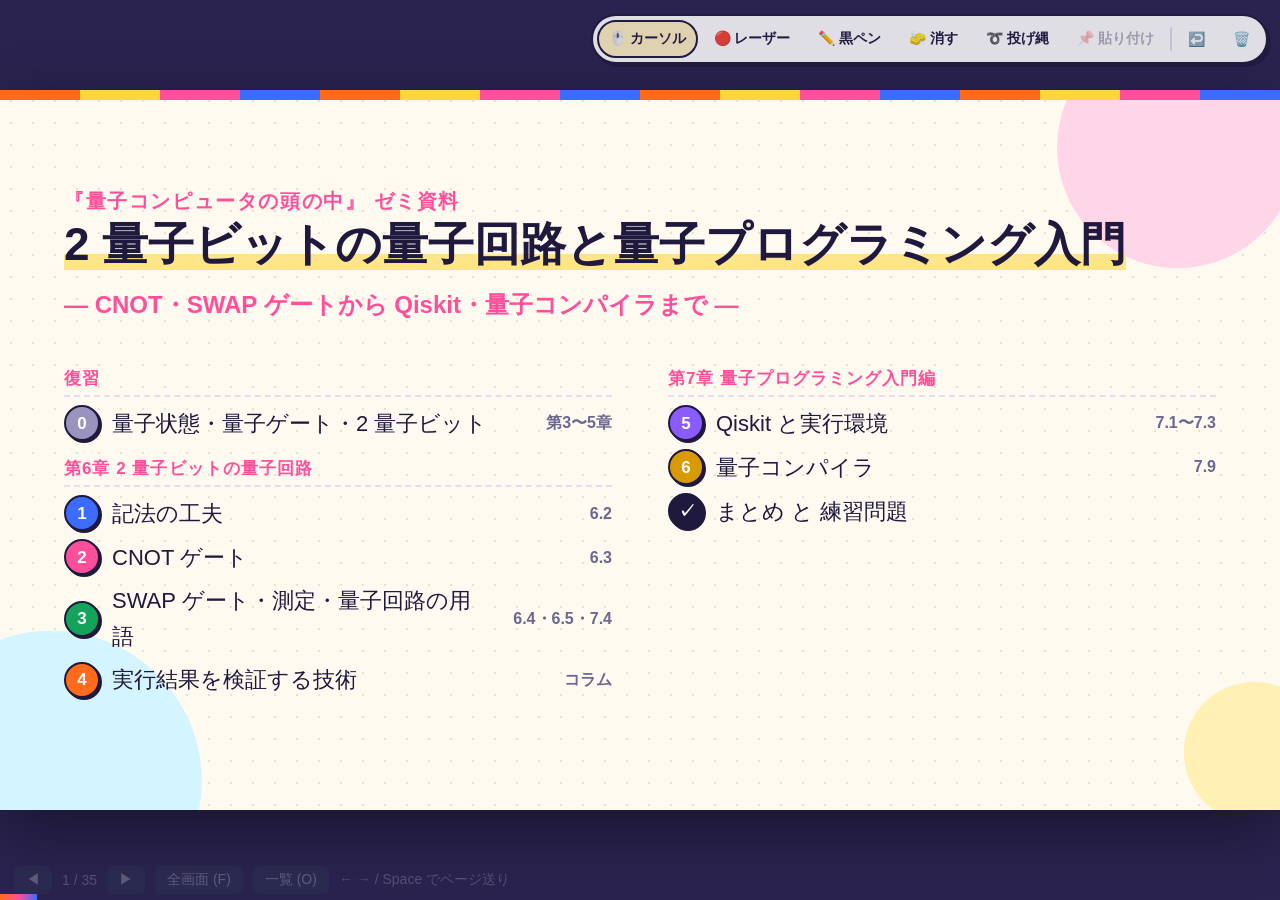
==== 量子コンピュータの頭の中_6.1-7.9.html @ 56ac29a5 "Composer 風エディタの上部に回路名と File / Edit / View / Help のメニューを追加 - 回路名はクリックで編集できる - File：新しい回路・見本を開く・Qiskit" ====
<!DOCTYPE html>
<html lang="ja">
<head>
<meta charset="utf-8">
<meta name="viewport" content="width=device-width, initial-scale=1">
<title>2 量子ビットの量子回路と量子プログラミング入門 ― 第6章・第7章</title>
<style>
:root{
  --ink:#1f1a3d; --muted:#6b6790; --line:#1f1a3d; --bg:#fffaf0;
  --accent:#ff6b1a; --accent-d:#e04e00; --accent-l:#fff1c2;
  --blue:#3b6cff; --blue-l:#dfe8ff; --green:#14a35a;
  --off:#b9b5d0; --pink:#ff4f9a; --yellow:#ffd53d; --purple:#8a5cff;
  --hard:4px 4px 0 var(--ink);
}
*{box-sizing:border-box}
html{-webkit-text-size-adjust:100%;text-size-adjust:100%}
html,body{margin:0;height:100%;background:#1e293b;overflow:hidden;
  font-family:"Hiragino Kaku Gothic ProN","Hiragino Sans","Noto Sans JP","Yu Gothic UI","Yu Gothic",Meiryo,sans-serif;color:var(--ink)}
#viewport{position:fixed;inset:0}
#stage{position:absolute;left:50%;top:50%;width:1280px;height:720px;transform-origin:center center;
  background:var(--bg);box-shadow:0 20px 60px rgba(0,0,0,.4);overflow:hidden}

/* ---------- slides ---------- */
.slide{position:absolute;inset:0;padding:44px 64px 50px;opacity:0;pointer-events:none;
  transform:translateX(60px);transition:opacity .55s ease,transform .55s ease;display:flex;flex-direction:column}
.slide.past{transform:translateX(-60px)}
.slide.active{opacity:1;transform:none;pointer-events:auto}
.slide::before{content:"";position:absolute;left:0;top:0;right:0;height:6px;
  background:linear-gradient(90deg,var(--accent),#facc15 50%,var(--blue))}
.chap{font-size:15px;color:var(--muted);letter-spacing:.05em}
h2{font-size:38px;margin:6px 0 22px;padding-left:16px;border-left:10px solid var(--accent);line-height:1.25}
h2 small{font-size:22px;color:var(--muted);font-weight:500;margin-left:12px}
.pageno{position:absolute;right:30px;bottom:16px;font-size:14px;color:var(--muted)}
.body{flex:1;min-height:0}
p,li{font-size:23px;line-height:1.6}
ul{margin:0;padding-left:1.2em}
li{margin:6px 0}
b.k{color:var(--accent-d)}
b.kb{color:var(--blue)}
.muted{color:var(--muted)}
.cols{display:grid;grid-template-columns:1.25fr 1fr;gap:30px;align-items:center;height:100%}
.cols.even{grid-template-columns:1fr 1fr}
.cols.wide{grid-template-columns:1.7fr 1fr}
.card{background:#fff;border-radius:18px;box-shadow:0 6px 24px rgba(15,23,42,.08);padding:18px 22px}
.point{background:var(--accent-l);border-left:7px solid var(--accent);padding:12px 18px;border-radius:10px;font-size:22px;line-height:1.55;margin-top:14px}
.point.blue{background:var(--blue-l);border-left-color:var(--blue)}
.hint{font-size:16px;color:var(--muted);margin-top:6px}
.formula{font-family:"Cambria Math","STIX Two Math","Times New Roman",serif;font-size:30px;background:#fff;border-radius:12px;
  padding:10px 20px;display:inline-block;box-shadow:0 3px 12px rgba(15,23,42,.08)}
sub{font-size:.65em}
.center{display:flex;justify-content:center;align-items:center}
.btns{display:flex;gap:10px;flex-wrap:wrap;margin-top:10px}
button.b{font:inherit;font-size:16px;padding:7px 16px;border-radius:999px;border:2px solid var(--blue);background:#fff;color:var(--blue);cursor:pointer;font-weight:700}
button.b:hover{background:var(--blue-l)}
button.b.playing{background:var(--blue);color:#fff}

/* fragments & entrance animations */
.frag{opacity:0;transform:translateY(18px);transition:opacity .45s ease,transform .45s ease}
.frag.vis{opacity:1;transform:none}
.slide.active .pop{animation:pop .6s cubic-bezier(.2,.8,.3,1.2) both;animation-delay:var(--d,0s)}
@keyframes pop{from{opacity:0;transform:translateY(24px) scale(.96)}to{opacity:1;transform:none}}

/* ---------- truth tables ---------- */
.ttcap{text-align:center;font-size:18px;font-weight:800;color:#334155;margin:0 0 6px}
.bitex{display:flex;gap:10px;margin:6px 0 4px;flex-wrap:wrap}
.bitex span{background:#fff;border-radius:10px;padding:4px 12px;font-size:18px;box-shadow:0 2px 8px rgba(15,23,42,.08)}
.bitex small{display:block;font-size:12px;color:var(--muted)}
.bitex b{color:var(--accent-d);font-family:Consolas,Menlo,monospace}
.quote{display:block;background:#fff;border-left:6px solid var(--blue);border-radius:8px;padding:6px 14px;box-shadow:0 2px 8px rgba(15,23,42,.08)}
.quote small{display:block;text-align:right;font-size:15px;color:var(--muted)}
.mapline{text-align:center;font-size:20px;margin-top:4px;font-family:Consolas,Menlo,monospace}
.mapline b{color:var(--blue);font-size:24px}
.mapline b.o{color:var(--accent-d)}
table.tt{border-collapse:collapse;font-size:22px;text-align:center;background:#fff;border-radius:12px;overflow:hidden;
  box-shadow:0 4px 16px rgba(15,23,42,.08);margin:0 auto}
table.tt th,table.tt td{padding:6px 16px;border:1px solid var(--line)}
table.tt th{background:#e2e8f0;font-size:18px;white-space:nowrap}
table.tt th.out{background:#fde7d3}
table.tt td.calc{font-family:Consolas,Menlo,monospace;color:var(--muted);font-size:19px}
table.tt td.out.one{color:var(--accent-d);font-weight:800}
table.tt tbody tr{cursor:pointer;transition:background .2s}
table.tt tbody tr:hover td{background:#f8fafc}
table.tt tbody tr.cur td{box-shadow:inset 0 0 0 999px rgba(250,204,21,.38)}
table.tt.small{font-size:18px}
.point.logic{display:flex;align-items:center;gap:14px}
.venn{width:112px;flex:none}
table.tt.small th,table.tt.small td{padding:3px 12px}
table.tt.small th{font-size:15px}
table.tt td{transition:background .3s,color .3s}
.slide.show-s table.tt td.s1{background:var(--blue-l);color:var(--blue);font-weight:800}
.slide.show-c table.tt td.c1{background:#fed7aa;color:var(--accent-d);font-weight:800}

/* ---------- circuits (SVG) ---------- */
svg.circ{width:100%;height:auto;display:block;user-select:none}
.wire{fill:none;stroke:var(--off);stroke-width:4;stroke-linejoin:round;stroke-linecap:round;transition:stroke .25s}
.wire.on{stroke:var(--accent)}
.flow{fill:none;stroke:#fff;stroke-width:2.2;stroke-dasharray:4 12;stroke-linecap:round;opacity:0;transition:opacity .25s}
.flow.on{opacity:.95;animation:flow .55s linear infinite}
@keyframes flow{from{stroke-dashoffset:16}to{stroke-dashoffset:0}}
.dot{fill:var(--off);transition:fill .25s}
.dot.on{fill:var(--accent)}
.gate path,.gate circle{fill:#fff;stroke:#1e293b;stroke-width:3;transition:fill .3s,stroke .3s}
.gate path.xorback{fill:none}
.gate.on path:not(.xorback),.gate.on circle{fill:var(--accent-l);stroke:var(--accent-d)}
.gate.on path.xorback{stroke:var(--accent-d)}
.gate.on{filter:drop-shadow(0 0 6px rgba(249,115,22,.55))}
.glabel{font-size:11px;fill:var(--muted);text-anchor:middle;font-weight:700;pointer-events:none}
.inp{cursor:pointer}
.inp circle{fill:#fff;stroke:var(--blue);stroke-width:3;transition:fill .2s}
.inp:hover circle{fill:var(--blue-l)}
.inp.on circle{fill:var(--blue);stroke:var(--blue)}
.inp .val{fill:var(--blue)}
.inp.on .val{fill:#fff}
.val{font-size:19px;font-weight:800;text-anchor:middle;pointer-events:none;font-family:Consolas,Menlo,monospace}
.lbl{font-size:20px;font-weight:700;fill:var(--ink)}
.lamp circle{fill:#f1f5f9;stroke:#475569;stroke-width:3;transition:fill .3s,stroke .3s}
.lamp .val{fill:#475569}
.lamp.on circle{fill:#facc15;stroke:var(--accent-d);filter:drop-shadow(0 0 10px rgba(250,204,21,.9))}
.lamp.on .val{fill:#7c2d12}
.probe{font-size:15px;font-weight:700;fill:var(--muted);font-family:Consolas,Menlo,monospace;transition:fill .3s}
.probe.on{fill:var(--accent-d)}
.habox{fill:rgba(37,99,235,.05);stroke:var(--blue);stroke-width:2;stroke-dasharray:7 6}
.halbl{font-size:15px;font-weight:700;fill:var(--blue)}

/* ripple adder */
.fa rect{fill:#fff;stroke:#1e293b;stroke-width:3;transition:fill .3s,stroke .3s}
.fa.active rect{fill:#fef3c7;stroke:var(--accent);filter:drop-shadow(0 0 12px rgba(249,115,22,.7))}
.fa.done rect{fill:#f8fafc}
.fa .t1{font-size:22px;font-weight:800;text-anchor:middle}
.fa .t2{font-size:18px;text-anchor:middle;fill:var(--muted);font-family:Consolas,Menlo,monospace}
.fa .t3{font-size:20px;text-anchor:middle;fill:var(--accent-d);font-weight:800;font-family:Consolas,Menlo,monospace}
.wait .val{fill:#94a3b8}
.wire.wait{stroke:#cbd5e1;stroke-dasharray:6 6}
.readout{font-size:26px;text-align:center;margin-top:6px;font-family:Consolas,Menlo,monospace}
.readout .eq{color:var(--accent-d);font-weight:800}

/* column addition */
.ca-grid{display:grid;grid-template-columns:110px repeat(5,72px);gap:6px 6px;justify-content:center;font-family:Consolas,Menlo,monospace}
.ca-grid div{height:64px;display:flex;align-items:center;justify-content:center;font-size:40px;font-weight:700;border-radius:10px;transition:background .3s}
.ca-grid .rl{font-size:18px;font-family:inherit;color:var(--muted);justify-content:flex-end;padding-right:10px;font-weight:700}
.ca-grid .carry{font-size:26px;color:var(--accent);height:44px}
.ca-grid .carry span,.ca-grid .sum span{opacity:0;transform:translateY(-20px);transition:all .5s cubic-bezier(.2,.8,.3,1.3)}
.ca-grid .carry.show span,.ca-grid .sum.show span{opacity:1;transform:none}
.ca-grid .sum{color:var(--blue)}
.ca-grid .hl{background:#fef3c7}
.ca-grid .bar{grid-column:1/-1;height:4px;background:var(--ink);border-radius:2px}
.ca-msg{min-height:80px;font-size:23px;margin-top:16px;line-height:1.5;text-align:center}

/* bars */
.barrow{display:grid;grid-template-columns:190px 1fr;align-items:center;gap:10px;margin:8px 0;font-size:18px}
.bar-bg{background:#e2e8f0;border-radius:8px;height:30px;overflow:hidden}
.bar-fill{height:100%;width:0;border-radius:8px;transition:width 1.2s cubic-bezier(.2,.8,.3,1);display:flex;align-items:center;justify-content:flex-end;padding-right:10px;color:#fff;font-weight:800}
.slide.active .bar-fill{width:var(--w)}
.bar-fill.o{background:var(--off)}
.bar-fill.a{background:var(--accent)}

/* bit tiles */
.tiles{display:flex;gap:14px;justify-content:center;margin:6px 0 16px}
.tile{background:#fff;border-radius:14px;padding:10px 18px;font-family:Consolas,Menlo,monospace;font-size:28px;box-shadow:0 4px 14px rgba(15,23,42,.08);text-align:center}
.tile b{color:var(--accent-d)}
.tile small{display:block;font-size:14px;color:var(--muted);font-family:inherit}
.chips{display:inline-flex;gap:6px;vertical-align:middle}
.chip{display:inline-block;width:34px;text-align:center;border-radius:6px;background:#fff;font-family:Consolas,monospace;font-weight:800;border:2px solid var(--line)}
.chip.ng{border-color:#dc2626;color:#dc2626;background:#fee2e2}
.chip.ok{border-color:var(--green);color:var(--green)}

/* title */
.title-wrap{display:grid;grid-template-columns:1.1fr 1fr;gap:30px;align-items:center;height:100%}
.title-wrap h1{font-size:54px;line-height:1.25;margin:0 0 14px}
.title-wrap .sub{font-size:30px;color:var(--accent-d);font-weight:700;margin-bottom:34px}
.title-wrap .meta{font-size:20px;color:var(--muted);line-height:1.8}
.agenda li{font-size:27px;margin:16px 0;list-style:none;display:flex;align-items:center;gap:16px}
.agenda .num{width:46px;height:46px;border-radius:50%;background:var(--ink);color:#fff;display:flex;align-items:center;justify-content:center;font-weight:800;flex:none}
.agenda .new{background:var(--accent)}
.tag{font-size:15px;background:var(--accent);color:#fff;border-radius:999px;padding:2px 12px;font-weight:700}
details{background:#fff;border-radius:12px;padding:10px 18px;margin:10px 0;box-shadow:0 3px 12px rgba(15,23,42,.06);font-size:22px}
details summary{cursor:pointer;font-weight:700}
details[open] summary{color:var(--accent-d)}
details div{margin-top:8px;line-height:1.6;color:#334155}

/* ---------- UI ---------- */
#ui{position:fixed;left:0;right:0;bottom:0;height:40px;display:flex;align-items:center;gap:10px;padding:0 14px;
  color:#cbd5e1;font-size:14px;opacity:.25;transition:opacity .3s;z-index:10}
#ui:hover{opacity:1}
#ui button{background:#334155;color:#fff;border:0;border-radius:6px;padding:5px 12px;cursor:pointer;font:inherit}
#progress{position:fixed;left:0;bottom:0;height:4px;background:var(--accent);transition:width .4s;z-index:11}

/* ---------- 一覧モード ---------- */
#ovHead{display:none}
body.overview{overflow:auto}
body.overview #viewport{position:static;padding:64px 24px 60px}
body.overview #ovHead{display:flex;position:fixed;left:0;right:0;top:0;height:52px;align-items:center;gap:16px;padding:0 24px;
  background:#0f172a;color:#e2e8f0;font-size:16px;z-index:12}
body.overview #ovHead b{font-size:18px}
body.overview #ovHead b,body.overview #ovHead button{white-space:nowrap}
@media (max-width:900px){body.overview #ovHead span{display:none}}
body.overview #ovHead button{background:var(--accent);color:#fff;border:0;border-radius:6px;padding:6px 14px;cursor:pointer;font:inherit;font-weight:700;margin-left:auto}
body.overview #stage{position:static;transform:none!important;width:auto;height:auto;overflow:visible;background:none;box-shadow:none;
  display:grid;grid-template-columns:repeat(var(--cols,4),var(--ow,256px));gap:22px}
/* 縮小は zoom ではなく transform で行う（iPad の Safari は zoom の扱いが異なり、中身の位置がずれるため）。
   transform は並べるときの大きさに影響しないので、負の余白で縮小後の大きさ（--ow × --oh）に合わせる */
body.overview .slide{position:relative;inset:auto;width:1280px;height:720px;opacity:1;pointer-events:auto;
  transform:scale(var(--z,.2));transform-origin:0 0;margin:0 calc(var(--ow,256px) - 1280px) calc(var(--oh,144px) - 720px) 0;
  cursor:pointer;background:var(--bg);border-radius:14px;box-shadow:0 10px 30px rgba(0,0,0,.35);outline:0 solid var(--accent);transition:outline-width .15s}
body.overview .slide *{pointer-events:none}
body.overview .slide:hover{outline-width:14px}
body.overview .slide.current{outline-width:22px}
body.overview .frag{opacity:1;transform:none}
body.overview .bar-fill{width:var(--w);transition:none}
body.overview .slide{overflow:hidden}
/* 一覧ではページ番号を右下の札にして、中身と重なっても読めるようにする */
body.overview .slide .pageno{font-size:40px;font-weight:900;color:#fff;background:var(--ink);border-radius:16px;padding:2px 20px;bottom:14px;right:14px;z-index:6}
body.overview #ui,body.overview #progress{display:none}

/* ---------- ポップ調デザイン（太枠・ずらし影・弾むアニメ） ---------- */
html,body{background:#2a2350}
#stage{background:
  radial-gradient(circle at 92% 8%,#ffd6e8 0 120px,transparent 121px),
  radial-gradient(circle at 4% 96%,#d4f4ff 0 150px,transparent 151px),
  radial-gradient(circle at 98% 92%,#fff0b3 0 70px,transparent 71px),
  radial-gradient(#e9e2cf 1.4px,transparent 1.6px) 0 0/22px 22px,
  var(--bg)}
.slide{transition:opacity .45s ease,transform .6s cubic-bezier(.3,1.5,.5,1)}
.slide::before{height:10px;background:repeating-linear-gradient(90deg,var(--accent) 0 80px,var(--yellow) 80px 160px,var(--pink) 160px 240px,var(--blue) 240px 320px)}
.chap{font-weight:700;color:var(--pink);letter-spacing:.08em}
h2{border-left:none;padding-left:54px;position:relative}
h2::before{content:"";position:absolute;left:0;top:50%;width:34px;height:34px;margin-top:-17px;border-radius:10px;
  background:linear-gradient(135deg,var(--yellow),var(--accent) 55%,var(--pink));border:3px solid var(--ink);transform:rotate(-12deg);box-shadow:3px 3px 0 var(--ink)}
.slide.active h2::before{animation:wiggle 1s cubic-bezier(.3,1.6,.5,1) both}
@keyframes wiggle{from{transform:rotate(-120deg) scale(.3)}to{transform:rotate(-12deg)}}
h2 small{white-space:nowrap;background:var(--accent-l);color:var(--ink);border:2px solid var(--ink);border-radius:999px;padding:2px 14px;font-size:18px;font-weight:700;vertical-align:middle}
b.k{color:var(--accent-d);background:linear-gradient(transparent 62%,#ffe58a 62%)}
b.kb{color:var(--blue);background:linear-gradient(transparent 62%,#cfe0ff 62%)}
.card{border:3px solid var(--ink);border-radius:22px;box-shadow:6px 6px 0 var(--ink)}
.point{border:2.5px solid var(--ink);border-left:10px solid var(--accent);border-radius:16px;box-shadow:var(--hard)}
.point.blue{border-left-color:var(--blue)}
.formula{border:2.5px solid var(--ink);box-shadow:var(--hard)}
button.b{border:2.5px solid var(--ink);background:var(--yellow);color:var(--ink);box-shadow:3px 3px 0 var(--ink);transition:transform .1s,box-shadow .1s}
button.b:hover{background:#ffe06b;transform:translate(-1px,-1px);box-shadow:4px 4px 0 var(--ink)}
button.b:active{transform:translate(2px,2px);box-shadow:1px 1px 0 var(--ink)}
button.b.playing{background:var(--pink);color:#fff}
.slide.active .pop{animation:pop .7s cubic-bezier(.3,1.6,.5,1) both;animation-delay:var(--d,0s)}
@keyframes pop{from{opacity:0;transform:translateY(30px) scale(.85) rotate(-2deg)}to{opacity:1;transform:none}}
.frag{transform:translateY(18px) scale(.95);transition:opacity .4s ease,transform .5s cubic-bezier(.3,1.6,.5,1)}

.bitex span,.quote,.tile,details{border:2.5px solid var(--ink);box-shadow:3px 3px 0 var(--ink)}
table.tt{border:3px solid var(--ink);box-shadow:5px 5px 0 var(--ink);border-collapse:separate;border-spacing:0}
table.tt th,table.tt td{border:0;border-right:1.5px solid #d9d4ea;border-bottom:1.5px solid #d9d4ea}
table.tt th{background:#ece6ff;border-bottom:2.5px solid var(--ink)}
table.tt th.out{background:#ffe1c7}
table.tt tbody tr.cur td{box-shadow:inset 0 0 0 999px rgba(255,213,61,.55)}

.wire{stroke-width:5}
.gate path,.gate circle{stroke:var(--ink);stroke-width:3.5}
.gate.on path:not(.xorback),.gate.on circle{fill:#ffe1c7;stroke:var(--ink)}
.gate.on path.xorback{stroke:var(--ink)}
.gate.on{filter:drop-shadow(3px 3px 0 var(--accent))}
.inp circle{stroke-width:3.5}
.inp.on circle{stroke:var(--ink)}
.lamp circle{stroke:var(--ink)}
.lamp.on circle{fill:var(--yellow);stroke:var(--ink);filter:drop-shadow(0 0 12px rgba(255,213,61,.95))}
.fa rect{stroke:var(--ink);rx:16}
.fa.active rect{fill:#fff1c2;stroke:var(--ink);filter:drop-shadow(4px 4px 0 var(--accent))}
.ca-grid .hl{background:#fff1c2;border:2px dashed var(--accent)}
.bar-bg{background:#ece6ff;border:2px solid var(--ink)}
.bar-fill.a{background:linear-gradient(90deg,var(--accent),var(--pink))}

.title-wrap h1{font-size:64px;background:linear-gradient(transparent 70%,#ffe58a 70%) no-repeat;display:inline;line-height:1.3;-webkit-box-decoration-break:clone;box-decoration-break:clone}
.title-wrap .sub{color:var(--pink);margin-top:18px;margin-bottom:22px;font-size:23px;white-space:nowrap}
.tchaps{display:flex;flex-direction:column;gap:12px}
.tchap{display:flex;align-items:center;gap:12px;background:#fff;border:2.5px solid var(--ink);border-radius:16px;box-shadow:3px 3px 0 var(--ink);padding:6px 14px 6px 6px}
.tchap .tno{background:var(--c);color:#fff;font-weight:900;border:2px solid var(--ink);border-radius:10px;padding:2px 10px;font-size:18px;flex:none}
.tchap .tname{font-weight:900;font-size:21px}
.tchap .tsec{margin-left:auto;font-size:14px;color:var(--muted);font-weight:700;white-space:nowrap}
.agenda .num{border:3px solid var(--ink);box-shadow:3px 3px 0 var(--ink);background:var(--blue)}
.agenda li:nth-child(3) .num{background:var(--pink)}
.agenda li:nth-child(4) .num{background:var(--green)}
.agenda li:nth-child(6) .num{background:var(--purple)}
.agenda li:nth-child(7) .num{background:var(--accent)}
.agenda .new{background:var(--accent)}
.tag{background:var(--pink);border:2px solid var(--ink);white-space:nowrap;flex:none}

/* 量子ビット（第4章）の数式・図 */
.math,.vec,.frac{font-family:"Cambria Math","STIX Two Math","Times New Roman",serif}
.eq{display:flex;align-items:center;justify-content:center;gap:8px;font-size:26px;flex-wrap:wrap}
.eq.inline{display:inline-flex;font-size:inherit;vertical-align:middle;gap:5px}
.vec{display:inline-grid;text-align:center;padding:1px 10px;border-left:3px solid currentColor;border-right:3px solid currentColor;border-radius:14px;line-height:1.25}
.vec.row{grid-auto-flow:column;column-gap:14px}
.eq.inline .vec{line-height:1.05;padding:0 7px;border-width:2px;border-radius:10px;font-size:.85em}
.frac{display:inline-grid;text-align:center;line-height:1.1;font-size:.85em;vertical-align:middle}
.frac>span:first-child{border-bottom:2px solid currentColor;padding:0 2px}
.brace{font-size:2.3em;font-weight:200;line-height:1;transform:scaleX(.7)}
.bar{width:2px;align-self:stretch;background:currentColor;margin:6px 2px}
.defbox{position:relative;background:#fff;border:3px solid var(--ink);border-radius:16px;box-shadow:var(--hard);padding:16px 18px 12px;margin-top:18px;font-size:20px;line-height:1.7}
.defbox::before{content:"定義";position:absolute;left:14px;top:-16px;background:var(--ink);color:#fff;font-weight:800;font-size:15px;border-radius:999px;padding:2px 14px}
.qrow{display:flex;align-items:center;gap:16px}
.qlab{width:110px;flex:none;font-weight:800;font-size:19px}
.qcells{display:flex;gap:26px;align-items:center}
.qbit{width:56px;height:56px;border:3px solid var(--ink);border-radius:12px;display:flex;align-items:center;justify-content:center;font-size:30px;font-weight:800;font-family:Consolas,Menlo,monospace;box-shadow:3px 3px 0 var(--ink);background:#fff}
.qarrow{margin:14px 0 14px 126px;color:var(--muted);font-weight:700}
.qverdict{margin-top:12px;text-align:center;font-size:24px;font-weight:900;padding:6px;border-radius:12px;border:2.5px solid var(--ink)}
.qverdict.ok{background:#d9f7e6;color:var(--green)}
.qverdict.ng{background:#ffe0e6;color:#d61f45}

/* 目次の教科書の章見出し */
.agenda li.agroup{font-size:17px;font-weight:900;color:var(--pink);letter-spacing:.06em;margin:14px 0 -4px;border-bottom:2.5px dashed #e3dcf2;padding-bottom:4px}
.agenda li.agroup:first-child{margin-top:0}

/* 教科書の章の扉（本の章扉風） */
.partdoor .pd-wrap{position:relative;height:100%;display:flex;flex-direction:column;align-items:center;justify-content:center;text-align:center;padding-bottom:40px}
.pd-src{font-size:18px;font-weight:700;color:var(--muted);letter-spacing:.08em}
.pd-no{margin-top:14px;font-size:30px;font-weight:900;color:#fff;background:var(--c);border:3px solid var(--ink);border-radius:999px;padding:4px 26px;box-shadow:4px 4px 0 var(--ink);letter-spacing:.12em}
.pd-title{font-size:68px;line-height:1.25;margin:22px 0 26px;background:linear-gradient(transparent 70%,#ffe58a 70%);display:inline;-webkit-box-decoration-break:clone;box-decoration-break:clone}
.pd-secs{display:flex;flex-direction:column;align-items:center;gap:10px;margin-top:22px}
.pd-secs span{background:#fff;border:2.5px solid var(--ink);border-radius:999px;padding:4px 18px;font-size:19px;font-weight:700;box-shadow:3px 3px 0 var(--ink)}
.pd-secs span.add{background:var(--accent-l)}
.pd-bg{position:absolute;left:0;right:0;bottom:4px;display:flex;justify-content:center;color:var(--c);opacity:.13;font-size:84px;pointer-events:none}
.pd-bg .eq{font-size:50px;gap:14px}
.pd-bg .vec{border-width:5px;border-radius:40px;padding:4px 26px;line-height:1.15}

/* 量子状態をつくってみる（ベクトルの足し算） */
.qbuild{display:grid;grid-template-columns:1fr 200px;gap:10px;align-items:center}
.qbuild svg{width:100%;height:auto;display:block;user-select:none}
.qb-side{display:flex;flex-direction:column;gap:10px}
.qb-side button.b{width:100%}
.qslider{display:grid;grid-template-columns:22px 1fr 52px;align-items:center;gap:6px;font-weight:800}
.qslider .qs-name{font-family:"Cambria Math","Times New Roman",serif;font-size:24px;font-style:italic}
.qslider .qs-name.la{color:#e04e00}
.qslider .qs-name.lb{color:var(--blue)}
.qslider .qs-val{font-family:Consolas,Menlo,monospace;font-size:17px;text-align:right}
.qslider input{width:100%;accent-color:var(--ink);height:28px;touch-action:none}
.qb-eq{font-size:22px;margin-top:4px}
.qb-eq .na{color:#e04e00;font-weight:700}
.qb-eq .nb{color:var(--blue);font-weight:700}
.qb-row{display:flex;align-items:center;justify-content:center;gap:14px;margin-top:6px}
.qb-sum{font-size:21px}
.qb-row .qverdict{margin-top:0;font-size:17px;padding:3px 10px;white-space:nowrap;flex:none;width:200px;box-sizing:border-box}
.qb-row .pgauge{flex:1;margin:0 0 14px}
/* 確率のゲージ：太枠の箱がちょうど「確率 1」。足りない分は灰色の斜線、はみ出した分は赤の斜線 */
.pgauge{position:relative;height:28px}
.pg-box{position:absolute;left:0;top:0;bottom:0;width:60%;border:3px solid var(--ink);border-radius:8px;box-shadow:3px 3px 0 var(--ink);background:#fff;z-index:0}
.pg-seg,.pg-gap,.pg-over{position:absolute;top:3px;bottom:3px;z-index:1;transition:left .3s,width .3s}
.pg-seg.a{background:var(--accent);border-radius:5px 0 0 5px}
.pg-seg.b{background:var(--blue)}
.pg-gap{background:repeating-linear-gradient(45deg,#cfc7e6 0 5px,transparent 5px 10px)}
.pg-over{top:0;bottom:0;background:repeating-linear-gradient(45deg,rgba(214,31,69,.75) 0 5px,rgba(214,31,69,.15) 5px 10px);
  border:2.5px dashed #d61f45;border-left:0;border-radius:0 8px 8px 0;z-index:2}
.pg-tick{position:absolute;top:100%;margin-top:3px;transform:translateX(-50%);font:800 13px Consolas,Menlo,monospace;color:var(--ink)}
.pgauge.instant .pg-seg,.pgauge.instant .pg-gap,.pgauge.instant .pg-over{transition:none}
.qb-sum{font-size:18px;font-weight:700}

/* XOR ＝ 2進数の足し算の 1 桁目 */
.b1row{display:flex;gap:10px;margin-top:8px}
.b1c{flex:1;background:#fff;border:2px solid var(--ink);border-radius:10px;padding:4px 6px;text-align:center;font-family:Consolas,Menlo,monospace;font-size:17px;white-space:nowrap}
.b1e{color:var(--muted);margin-right:4px}
.b1r{font-weight:900;font-size:20px;letter-spacing:2px}
.b1hi{color:#b9b5d0}
.b1lo{color:#fff;background:var(--accent);border-radius:5px;padding:0 4px}
.b1leg{margin-top:6px;font-size:14px;color:var(--muted);font-weight:700}
.b1leg .b1lo,.b1leg .b1hi{background:none;padding:0}
.b1leg .b1lo{color:var(--accent)}

/* 測定（3.3） */
.mworld{display:flex;align-items:center;gap:12px}
.mw-lab{width:128px;flex:none;font-weight:900;font-size:15px;text-align:center;line-height:1.3;white-space:nowrap}
.mw-box{flex:1;display:flex;align-items:center;justify-content:space-around;border:2.5px solid var(--ink);border-radius:14px;min-height:74px;padding:8px;background:#f1ecff}
.mw-box.mw-q{flex-direction:column;gap:4px;padding:6px 8px}
.mw-state{font-size:20px}
.mw-kets{display:flex;justify-content:space-around;width:100%}
.mworld.c .mw-box{background:#fff8e6;justify-content:center;gap:22px}
.mket{display:inline-flex;align-items:center;justify-content:center;width:76px;height:50px;border:2.5px solid var(--ink);border-radius:50%;
  font-family:"Cambria Math","Times New Roman",serif;font-size:24px;background:#fff;flex:none}
.mworld.q .mket{background:#e3d9ff;animation:mwob 1.6s ease-in-out infinite}
.mworld.q .m1{animation-delay:.8s}
@keyframes mwob{50%{transform:scale(1.08);box-shadow:0 0 14px rgba(138,92,255,.6)}}
.mres.r0{background:var(--accent);color:#fff}
.mres.r1{background:var(--blue);color:#fff}
.mres.hit{animation:mhit .5s cubic-bezier(.3,1.6,.5,1)}
@keyframes mhit{from{transform:scale(.3)}to{transform:none}}
.mw-note{font-size:14px;color:var(--muted);font-weight:700;line-height:1.4}
.mdrop{display:flex;align-items:center;justify-content:center;gap:10px;margin:8px 0;border-top:2.5px dashed #b9b5d0;padding-top:6px}
.marrow{font-size:24px}
.marrow.go{animation:mgo .45s ease}
@keyframes mgo{from{transform:translateY(-16px);opacity:.2}}
.mtag{border:2px solid var(--ink);border-radius:8px;padding:0 10px;font-weight:900;background:#fff}
.mhist{display:flex;flex-wrap:wrap;gap:4px;justify-content:center;min-height:28px;margin-top:8px}
.mhist span{font-family:"Cambria Math","Times New Roman",serif;font-size:15px;border-radius:8px;padding:1px 7px;color:#fff;font-weight:700}
.mhist .h0{background:var(--accent)}
.mhist .h1{background:var(--blue)}

/* ブロッホ球 */
.bpresets{display:grid;grid-template-columns:repeat(3,1fr);gap:5px}
.bpresets button{font:700 16px "Cambria Math","Times New Roman",serif;color:var(--ink);background:#fff;border:2px solid var(--ink);border-radius:10px;
  padding:3px 0;cursor:pointer;box-shadow:2px 2px 0 var(--ink)}
.bpresets button:hover{background:var(--accent-l)}
.bformula{font-size:19px;margin-top:2px;min-height:34px}

/* 復習問題：カードをクリックすると答えが出る */
.quiz{display:grid;grid-template-columns:repeat(2,minmax(0,1fr));grid-auto-rows:1fr;gap:12px 16px;align-content:center}
.qz{display:flex;flex-direction:column;background:#fff;border:2.5px solid var(--ink);border-radius:16px;box-shadow:4px 4px 0 var(--ink);padding:10px 14px;cursor:pointer;transition:transform .12s,box-shadow .12s}
.qz:hover{transform:translate(-1px,-1px);box-shadow:5px 5px 0 var(--ink)}
.qz-q{display:flex;gap:10px;align-items:flex-start;font-size:17px;line-height:1.5;font-weight:600}
.qz-no{flex:none;background:var(--blue);color:#fff;font-weight:900;font-size:14px;border:2px solid var(--ink);border-radius:999px;padding:1px 9px;margin-top:2px}
.qz-a{margin-top:auto;padding-top:8px;min-height:40px;display:flex;align-items:center;border-top:2px dashed #e3dcf2;font-size:17px;line-height:1.5}
.qz-hide{color:var(--muted);font-weight:800;font-size:15px}
.qz-ans{display:none;color:#1f1a3d}
.qz.open{background:#fffaf0}
.qz.open .qz-no{background:var(--green)}
.qz.open .qz-hide{display:none}
.qz.open .qz-ans{display:inline;animation:qzIn .4s cubic-bezier(.3,1.6,.5,1)}
@keyframes qzIn{from{opacity:0;transform:translateY(6px) scale(.96)}to{opacity:1;transform:none}}
.quiz.q2{grid-template-columns:repeat(6,minmax(0,1fr));grid-auto-rows:auto}
.quiz.q2 .qz{grid-column:span 2}
.quiz.q2 .qz.dia{grid-column:span 3}
.quiz.q2 .qz.wide .qzc{max-height:200px}
.quiz.q2 .qz-q{font-size:16px}
.quiz.q2 .qz-a{font-size:15.5px;min-height:34px}
.qz-q > span:last-child{min-width:0;flex:1}
.qzc{display:block;width:100%;max-height:170px;margin:6px auto 0;font-family:"Hiragino Kaku Gothic ProN","Hiragino Sans","Noto Sans JP",Meiryo,sans-serif}
.qzc .qg{fill:#f1ecff;stroke:#1f1a3d;stroke-width:2.5;stroke-dasharray:6 4}
.qzc .g-q{font-size:26px;font-weight:900;fill:#8a5cff}
.qzc .g-ans{display:none;font-weight:900;fill:#1f1a3d}
.qz.open .qzc .qg{fill:#fff1c2;stroke-dasharray:none}
.qz.open .qzc .g-q{display:none}
.qz.open .qzc .g-ans{display:inline}
.quiz.q3{grid-auto-rows:auto}
.quiz.q3 .qz{min-height:118px}
.quiz.q3 .qz:last-child{grid-column:span 2}
.qzc.qzbloch{max-height:145px}
.qgb{cursor:pointer}
.qgb:hover .qg{fill:#e6dcff}
.qgb.shown .qg{fill:#fff1c2;stroke-dasharray:none}
.qgb.shown .g-q{display:none}
.qgb.shown .g-ans{display:inline;animation:qzIn .35s cubic-bezier(.3,1.6,.5,1)}
h2 .qz-all{font-size:14px;padding:4px 14px;margin-left:16px;vertical-align:middle}

/* 章の扉スライド */
.door-wrap{position:relative;display:grid;grid-template-columns:auto 1fr;gap:64px;align-items:center;height:100%;padding:0 40px}
.door-num{width:210px;height:210px;border-radius:46px;background:var(--c);color:#fff;border:5px solid var(--ink);box-shadow:10px 10px 0 var(--ink);
  display:flex;align-items:center;justify-content:center;font-size:140px;font-weight:900;font-family:Consolas,Menlo,monospace;transform:rotate(-6deg)}
.slide.active .door-num{animation:doorIn .9s cubic-bezier(.3,1.6,.5,1) both}
@keyframes doorIn{from{opacity:0;transform:rotate(-120deg) scale(.3)}to{opacity:1;transform:rotate(-6deg)}}
.door-label{font-size:22px;font-weight:900;letter-spacing:.14em;color:var(--c)}
.door-label .door-book{display:block;font-size:16px;letter-spacing:.04em;color:var(--muted);margin-bottom:2px}
.door-label .tag{font-size:15px;letter-spacing:0;vertical-align:middle;margin-left:8px}
.door h1{font-size:80px;line-height:1.15;margin:6px 0 4px}
.door-lead{font-size:32px;font-weight:700;color:var(--muted);margin:0 0 30px}
.door-topics{display:flex;flex-wrap:wrap;gap:12px}
.door-topics span{background:#fff;border:2.5px solid var(--ink);border-radius:999px;padding:4px 18px;font-size:19px;font-weight:700;box-shadow:3px 3px 0 var(--ink)}
.door-bg{position:absolute;right:-20px;bottom:-150px;font-size:600px;font-weight:900;line-height:1;color:var(--c);opacity:.09;
  font-family:Consolas,Menlo,monospace;pointer-events:none}
#progress{height:6px;background:linear-gradient(90deg,var(--accent),var(--pink),var(--blue))}

/* ---------- レーザーポインター（Apple Pencil） ---------- */
#stage{-webkit-user-select:none;user-select:none;-webkit-touch-callout:none}
body:not(.overview) #stage{touch-action:none}
#laser{position:absolute;left:0;top:0;width:1280px;height:720px;pointer-events:none;z-index:5}
body.overview #laser{display:none}
/* 黒ペン（Apple Pencil で書き込み） */
#ink{position:absolute;left:0;top:0;width:1280px;height:720px;pointer-events:none;z-index:4}
#penbar{position:fixed;right:12px;top:14px;z-index:20;display:flex;align-items:center;gap:4px;background:#fff;border:2.5px solid var(--ink);
  border-radius:999px;box-shadow:3px 3px 0 var(--ink);padding:4px;touch-action:manipulation;opacity:.85}
#penbar:hover{opacity:1}
#penbar button{height:38px;min-width:38px;border-radius:999px;border:2px solid transparent;background:none;font:inherit;font-size:14px;font-weight:800;
  color:var(--ink);cursor:pointer;display:flex;align-items:center;justify-content:center;gap:4px;padding:0 10px}
#penbar button.on{background:var(--accent-l);border-color:var(--ink)}
#penbar .sep{width:2px;height:24px;background:#e3dcf2;border-radius:1px}
body.overview #ink,body.overview #penbar{display:none}

@media print{
  @page{size:1280px 720px;margin:0}
  html,body{overflow:visible;background:#fff}
  #viewport{position:static}
  #stage{position:static;transform:none!important;box-shadow:none;width:auto;height:auto;overflow:visible;background:none}
  .slide{position:relative;width:1280px;height:720px;opacity:1;transform:none;page-break-after:always;background:var(--bg)}
  .frag{opacity:1;transform:none}
  #ui,#progress,.btns,.hint,#laser,#penbar{display:none}
}

/* ---------- 3.3（続き）〜 3.4.3 で追加した部品 ---------- */
svg.plane{display:block;width:100%;user-select:none}
.defbox.rv::before{content:"前回の復習";background:var(--accent)}
.vec.m2{grid-template-columns:repeat(2,auto);column-gap:12px}
.hl{background:#ffe58a;border-radius:6px;padding:0 3px}

/* 選択ボタン */
.picker{display:flex;gap:6px;flex-wrap:wrap;align-items:center}
.picker .pk-l{font-weight:800;font-size:15px;color:var(--muted);margin-right:2px;font-family:"Cambria Math","Times New Roman",serif}
.picker button{font:700 16px "Cambria Math","Times New Roman",serif;color:var(--ink);background:#fff;border:2px solid var(--ink);border-radius:10px;
  padding:3px 11px;cursor:pointer;box-shadow:2px 2px 0 var(--ink)}
.picker button:hover{background:var(--accent-l)}
.picker button.on{background:var(--yellow)}
.picker button.bad{color:#d61f45}
.picker button.bad.on{background:#ffe0e6}

/* 確率・回数の横棒 */
.hbars{margin:6px 0}
.hb{display:grid;grid-template-columns:44px 1fr 118px;align-items:center;gap:8px;margin:7px 0}
.hb-l{font-size:20px;font-weight:700;text-align:center}
.hb-t{position:relative;height:28px;background:#ece6ff;border:2.5px solid var(--ink);border-radius:8px}
.hb-f{position:absolute;left:0;top:0;bottom:0;width:0;border-radius:5px;transition:width .45s cubic-bezier(.2,.8,.3,1)}
.hb-f.a{background:var(--accent)}
.hb-f.b{background:var(--blue)}
.hb-mk{display:none;position:absolute;top:-7px;bottom:-7px;width:0;border-left:3px dotted var(--ink)}
.hb-v{font:800 15px Consolas,Menlo,monospace;text-align:right;white-space:nowrap}
.hbars.mini .hb{grid-template-columns:34px 1fr 54px;gap:5px;margin:4px 0}
.hbars.mini .hb-l{font-size:16px}
.hbars.mini .hb-t{height:20px}
.hbars.mini .hb-v{font-size:13px}

/* 10回測定 */
.m01-state{font-size:21px;margin:10px 0 2px;min-height:40px}
.shots{display:grid;grid-template-columns:repeat(10,1fr);gap:5px;margin:10px 0 8px}
.shot{height:38px;border:2.5px dashed #c9c1e3;border-radius:9px;display:flex;align-items:center;justify-content:center;
  font:700 16px "Cambria Math","Times New Roman",serif;color:#fff}
.shot.r0{background:var(--accent);border:2.5px solid var(--ink);animation:mhit .4s cubic-bezier(.3,1.6,.5,1)}
.shot.r1{background:var(--blue);border:2.5px solid var(--ink);animation:mhit .4s cubic-bezier(.3,1.6,.5,1)}
.qverdict.pp{background:#efe7ff;color:var(--purple)}
.qverdict.wait{background:#fff;color:var(--muted);border-style:dashed}

/* 測定の計算 */
.mcalc{display:flex;align-items:center;gap:8px;flex-wrap:wrap;font-size:18px;background:#fff;border:2.5px solid var(--ink);border-radius:14px;
  box-shadow:3px 3px 0 var(--ink);padding:6px 12px;margin:8px 0}
.mcalc .eq.inline{font-size:21px}
.mc-k{font-family:"Cambria Math","Times New Roman",serif;font-weight:700;color:#fff;border:2px solid var(--ink);border-radius:999px;padding:0 10px;font-size:19px}
.mc-k.a{background:var(--accent)}
.mc-k.b{background:var(--blue)}
.mc-after{margin-left:auto;font-size:15px;font-weight:800;color:var(--muted)}
.ps-total{text-align:center;font-size:18px;font-weight:800;margin-top:4px}
.ps-total b{font-family:Consolas,Menlo,monospace;color:var(--pink);font-size:22px}
.mr-row{display:flex;align-items:center;gap:14px;justify-content:center;margin-top:2px}
.mr-eq{font-size:18px;line-height:1.5;min-height:54px;display:flex;align-items:center}
.mr-eq .eq{font-size:18px}

/* ベクトルは違うのに… */
table.tt.static tbody tr{cursor:default}
table.tt.static tbody tr:hover td{background:none}
table.tt.small td .eq.inline .vec{font-size:15px}
.sm-mode{text-align:center;font-weight:900;font-size:16px;margin:0 0 2px;min-height:24px}
.sm-hists{display:grid;grid-template-columns:1fr 1fr;gap:14px}
.sm-cap{font-size:14px;font-weight:900;text-align:center;font-family:"Cambria Math","Times New Roman",serif}

/* 古典ゲートと量子ゲート */
.pipe-row{display:grid;grid-template-columns:62px 1fr;align-items:center;gap:10px;margin:14px 0 22px}
.pipe-lab{font-weight:900;font-size:16px;text-align:center;line-height:1.3;color:var(--accent-d)}
.pipe-row.q .pipe-lab{color:var(--purple)}
.pipe{display:flex;align-items:center}
.tok{min-width:84px;height:58px;padding:0 10px;border:3px solid var(--ink);border-radius:14px;background:#fff;display:flex;align-items:center;justify-content:center;
  font:800 26px Consolas,Menlo,monospace;box-shadow:3px 3px 0 var(--ink);white-space:nowrap;transition:opacity .35s,transform .45s cubic-bezier(.3,1.6,.5,1)}
.tok.q{font:400 22px "Cambria Math","Times New Roman",serif;border-radius:999px;background:#e3d9ff}
.tok.hid{opacity:0;transform:scale(.5)}
.pwire{flex:1;min-width:18px;height:6px;background:var(--off);border-radius:3px}
.pwire.on{background:repeating-linear-gradient(90deg,var(--accent) 0 12px,#ffc08f 12px 20px);background-size:20px 100%;animation:pw .45s linear infinite}
.pipe-row.q .pwire.on{background:repeating-linear-gradient(90deg,var(--purple) 0 12px,#c9b3ff 12px 20px);background-size:20px 100%}
@keyframes pw{to{background-position:20px 0}}
.gbox{flex:none;width:86px;height:86px;border:3.5px solid var(--ink);border-radius:18px;background:#fff;display:flex;align-items:center;justify-content:center;
  font-weight:900;font-size:24px;box-shadow:4px 4px 0 var(--ink);transition:background .3s,transform .3s cubic-bezier(.3,1.6,.5,1)}
.gbox.q{font:700 34px "Cambria Math","Times New Roman",serif}
.gbox.on{background:#ffe1c7;transform:scale(1.1) rotate(-3deg)}
.gbox.q.on{background:#e3d9ff}
.pipe-note{text-align:center;font-size:17px;font-weight:700;min-height:54px;background:#fffaf0;border:2.5px dashed #d9d4ea;border-radius:12px;padding:6px 10px;line-height:1.5}

/* ユニタリ発展 */
.u-main{display:grid;grid-template-columns:236px 1fr;align-items:center;gap:6px;margin-top:4px}
.u-eqs .eq{font-size:19px;justify-content:flex-start;gap:5px}
.u-eqs .u-res{margin-top:10px;font-size:18px}
.u-check{font-size:16px;text-align:center;background:#d9f7e6;border:2.5px solid var(--ink);border-radius:12px;padding:3px 10px;font-weight:700}
.u-check .eq{font-size:16px}
.na{color:#e04e00;font-weight:700}
.nb{color:var(--blue);font-weight:700}

/* 巨大な行列 */
.hz-sl{grid-template-columns:150px 1fr 40px;font-size:17px}
.hz-main{display:grid;grid-template-columns:180px 1fr;gap:16px;align-items:center;margin-top:8px}
#hzCanvas{width:180px;height:180px;border:3px solid var(--ink);border-radius:10px;box-shadow:4px 4px 0 var(--ink);background:#fff}
.hz-stats div{margin:4px 0}
.hz-stats small{display:block;font-size:13px;color:var(--muted);font-weight:700}
.hz-stats b{font:800 20px Consolas,Menlo,monospace}
.hz-tag{display:inline-block;margin-top:4px!important;font-weight:900;font-size:16px;border:2.5px solid var(--ink);border-radius:999px;padding:2px 14px;background:var(--accent-l)}
.hz-bar{height:18px;border:2.5px solid var(--ink);border-radius:8px;background:#ece6ff;margin-top:12px;overflow:hidden}
.hz-bar div{height:100%;width:0;background:linear-gradient(90deg,var(--green),var(--yellow),var(--accent),#d61f45);transition:width .3s}

/* 3.4.1 */
.pf{display:grid;grid-template-columns:92px 1fr auto;align-items:center;gap:8px;font-family:"Cambria Math","Times New Roman",serif;font-size:21px;padding:4px 0;border-bottom:1.5px dashed #e3dcf2}
.pf:last-child{border-bottom:0}
.pf-n{font-family:"Hiragino Kaku Gothic ProN","Hiragino Sans","Noto Sans JP",Meiryo,sans-serif;font-size:13px;font-weight:800;color:#fff;background:var(--purple);border-radius:999px;padding:1px 10px;white-space:nowrap}
.kp-main{display:grid;grid-template-columns:220px 1fr;align-items:center;gap:6px;margin-top:4px}
.kp-eq{font-size:17px;justify-content:flex-start;gap:4px}
.kp-dag{font-size:15px;justify-content:flex-start;gap:4px;margin-top:10px}
.kp-sum{text-align:center;font-size:15px;font-weight:700;margin:4px 0 2px}

/* 3.4.2 */
.sk-out{text-align:center;font-size:17px;font-weight:800;min-height:26px;margin-bottom:2px}
.sk-out b{font-family:Consolas,Menlo,monospace}

/* 3.4.3 */
.rv-chain{display:flex;flex-wrap:wrap;gap:5px;justify-content:center;align-items:center;min-height:36px;font-family:"Cambria Math","Times New Roman",serif;font-size:19px}
.rv-chain .gch{background:#e3d9ff;border:2px solid var(--ink);border-radius:8px;padding:0 8px;animation:mhit .4s cubic-bezier(.3,1.6,.5,1)}
.rv-msg{text-align:center;font-weight:900;font-size:17px;min-height:28px;margin:2px 0}
.rv-msg.ok{color:var(--green)}
.rv-msg.go{color:var(--purple)}

/* AND */
#tAnd{margin-top:2px}
#tAnd tbody tr.rv td{box-shadow:inset 0 0 0 999px rgba(255,79,154,.22)}
.and-msg{text-align:center;font-weight:800;font-size:17px;min-height:28px;margin-top:6px}

/* まとめ */
.sumgrid{display:grid;grid-template-columns:repeat(3,minmax(0,1fr));grid-auto-rows:1fr;gap:16px 18px;align-content:center}
.sm{background:#fff;border:2.5px solid var(--ink);border-radius:18px;box-shadow:5px 5px 0 var(--ink);padding:12px 16px;border-top:10px solid var(--c)}
.sm .smn{display:inline-block;background:var(--c);color:#fff;font-weight:900;font-size:14px;border:2px solid var(--ink);border-radius:999px;padding:0 10px;margin-bottom:6px}
.sm b{display:block;font-size:23px;line-height:1.4}
.sm p{font-size:19px;line-height:1.6;margin:8px 0 0;color:#3b3560}
.quiz .qz-q{font-size:20px}
.quiz .qz-a{font-size:19px}
.pop2{animation:mhit .45s cubic-bezier(.3,1.6,.5,1)}
/* ---------- 3.4（トフォリ）〜 3.5・コラムで追加した部品 ---------- */
.defbox.thm::before{content:var(--thm);background:var(--pink)}
.tagq{display:inline-block;margin-top:4px;font-size:15px;font-weight:800;color:var(--purple);background:#efe7ff;border:2px solid var(--ink);border-radius:999px;padding:0 12px}
/* トフォリ */
.tf-main{display:grid;grid-template-columns:1fr auto 1fr;align-items:center;gap:14px}
.tf-col{display:flex;flex-direction:column;align-items:center;gap:7px}
.tf-col small{font-size:13px;font-weight:800;color:var(--muted)}
.tf-bit,.tf-out{width:52px;height:42px;border:3px solid var(--ink);border-radius:10px;background:#fff;font:800 22px Consolas,Menlo,monospace;
  display:flex;align-items:center;justify-content:center;box-shadow:3px 3px 0 var(--ink);color:var(--ink)}
.tf-bit{cursor:pointer;border-color:var(--blue);color:var(--blue)}
.tf-bit.on{background:var(--blue);color:#fff;border-color:var(--ink)}
.tf-out.on{background:var(--yellow)}
.tf-out.c{outline:3px dashed var(--pink);outline-offset:3px}
.tf-bit.c{outline:3px dashed #b9b5d0;outline-offset:3px}
.tf-box{width:118px;height:150px;border:3.5px solid var(--ink);border-radius:18px;background:#efe7ff;display:flex;align-items:center;justify-content:center;
  text-align:center;font-weight:900;font-size:19px;box-shadow:5px 5px 0 var(--ink)}
#tfTable td.and{color:var(--pink);font-weight:900}
#tfTable tbody tr{cursor:pointer}
/* 図3.5 */
.f35-tag{text-align:center;font-size:16px;font-weight:700;border:2.5px solid var(--ink);border-radius:999px;padding:3px 10px;margin-bottom:6px;transition:background .3s}
.f35-grid{display:grid;grid-template-columns:1fr 1fr;gap:10px}
.f35-name{text-align:center;font-weight:900;font-size:16px}
.f35-down{text-align:center;font-weight:900;color:var(--muted);font-size:14px;margin:2px 0}
/* 立方体（CSS 3D） */
.c3row{display:grid;grid-template-columns:1fr 1fr;gap:10px;margin:4px 0 6px}
.c3row .f35-name{font-size:14px;min-height:38px;display:flex;align-items:center;justify-content:center;line-height:1.3}
.c3wrap{height:190px;perspective:700px;display:flex;align-items:center;justify-content:center}
.c3{position:relative;width:110px;height:110px;transform-style:preserve-3d}
.c3in{position:absolute;inset:0;transform-style:preserve-3d}
.c3f{position:absolute;inset:0;border:3px solid var(--ink);background:rgba(255,250,240,.8);display:flex;align-items:center;justify-content:center}
.c3f span{font:900 44px Consolas,Menlo,monospace;color:var(--pink);opacity:0;transition:opacity .3s}
.slide.c3marked .c3f span{opacity:1}
/* 3.5.3 */
.in-row{display:grid;grid-template-columns:1fr auto;align-items:center;gap:10px;padding:6px 0;border-bottom:1.5px dashed #e3dcf2}
.in-row:last-child{border-bottom:0}
.in-row .eq.inline{font-size:19px}
.in-p{display:flex;flex-direction:column;align-items:center;border:2px solid var(--ink);border-radius:10px;padding:2px 10px;font-size:17px;background:#fff}
.in-p small{font-size:11.5px;font-weight:800;color:var(--muted)}
.in-p.a b{color:#e04e00}
.in-p.b b{color:var(--blue)}
/* コラム */
.sch-cmp{display:grid;grid-template-columns:1fr 1.5fr;gap:10px}
.sch-cmp div{background:#fff;border:2.5px solid var(--ink);border-radius:14px;box-shadow:3px 3px 0 var(--ink);padding:8px 12px;text-align:center;display:flex;flex-direction:column;gap:4px;justify-content:center}
.sch-cmp small{font-size:13px;font-weight:800;color:var(--muted)}
.sch-cmp .math{font-size:22px}
.sch-cmp em{font-style:normal;font-size:14px;font-weight:900;color:var(--accent-d)}
.sch-eq{display:flex;justify-content:center;align-items:center;gap:4px;flex-wrap:wrap;margin:6px 0 10px}
.sch-p{font:400 32px "Cambria Math","Times New Roman",serif;color:var(--ink);background:#fff;border:2.5px dashed #b9b5d0;border-radius:12px;padding:2px 8px;cursor:pointer;min-height:66px;display:flex;align-items:center}
.sch-p .frac{font-size:.75em}
.sch-p:hover{background:var(--accent-l)}
.sch-p.on{background:var(--yellow);border:2.5px solid var(--ink);box-shadow:3px 3px 0 var(--ink)}
.sch-exp{display:grid;grid-template-columns:70px 1fr;gap:12px;align-items:center;min-height:170px;background:#fffaf0;border:2.5px solid var(--ink);border-radius:14px;padding:10px 14px;font-size:17px;line-height:1.65}
.sch-k{font-size:34px;text-align:center;font-family:"Cambria Math","Times New Roman",serif}

/* ブロッホ球を使う部品 */
.zp-main{display:grid;grid-template-columns:1fr 1fr;gap:8px;align-items:start}
.zp-ctl{display:flex;gap:10px;align-items:center;margin-top:4px}
.zp-ctl .bpresets{flex:none;grid-template-columns:repeat(4,auto)}
.zp-ctl .bpresets button{padding:3px 8px;white-space:nowrap}
.zp-vals{display:flex;gap:14px;justify-content:center;font-size:15px;margin-top:4px}
.se-main{display:grid;grid-template-columns:210px 1fr;gap:10px;align-items:center;margin-top:4px}
.defbox .math{white-space:nowrap}
.pipe-note:empty{visibility:hidden}
.u-pickers{display:flex;gap:22px;flex-wrap:wrap;align-items:center}


/* 普通の計算と、高速なアルゴリズムがある問題（競争のイメージ） */
.qc-tabs{display:grid;grid-template-columns:1fr 1fr;gap:6px}
.qc-tabs button{font:800 14px inherit;font-family:inherit;color:var(--ink);background:#fff;border:2px solid var(--ink);border-radius:10px;padding:5px 4px;cursor:pointer;box-shadow:2px 2px 0 var(--ink)}
.qc-tabs button.on{background:var(--yellow)}
.qc-lane{border:2.5px solid var(--ink);border-radius:14px;padding:6px 10px;margin-top:8px}
.qc-lane.c{background:#fff8e6}
.qc-lane.q{background:#f1ecff}
.qc-head{display:flex;justify-content:space-between;align-items:center}
.qc-name{font-weight:900;font-size:15px}
.qc-stat{font:800 14px Consolas,Menlo,monospace;color:#3b3560}
.qc-body{display:flex;align-items:center;gap:10px;min-height:40px;flex-wrap:wrap;margin:4px 0}
.qc-lane.q .qc-body{display:block}
.qc-chip{background:var(--ink);color:#fff;font:900 13px Consolas,Menlo,monospace;border-radius:6px;padding:4px 8px}
.qc-op{font:800 16px Consolas,Menlo,monospace}
.qc-res{font:900 22px Consolas,Menlo,monospace;color:var(--accent-d)}
.qc-note{font-size:14px;font-weight:700;color:var(--purple);min-height:20px}
.qc-bar{position:relative;height:16px;border:2px solid var(--ink);border-radius:8px;background:#fff;overflow:visible}
.qc-bar i{position:absolute;left:0;top:0;bottom:0;width:0;border-radius:6px}
.qc-lane.c .qc-bar i{background:var(--accent)}
.qc-lane.q .qc-bar i{background:var(--purple)}
.qc-flag{position:absolute;right:-6px;top:-14px;font-size:22px;opacity:.15;transition:opacity .3s,transform .3s}
.qc-flag.on{opacity:1;transform:scale(1.25)}
.qc-g line,.qc-g path{stroke:#c9c1e3}
.qc-g .qc-dot{fill:#c9c1e3}
.qc-g .qc-tg{fill:#fff;stroke:#c9c1e3;stroke-width:2}
.qc-g.done line,.qc-g.done path{stroke:var(--purple)}
.qc-g.done .qc-dot{fill:var(--purple)}
.qc-g.done .qc-tg{stroke:var(--purple)}
.qc-g.now line,.qc-g.now path{stroke:var(--accent)}
.qc-g.now .qc-dot{fill:var(--accent)}
.qc-g.now .qc-tg{stroke:var(--accent);fill:#ffe1c7}
.qc-verdict{margin-top:8px;text-align:center;font-size:15px;font-weight:700;min-height:46px;border:2.5px dashed #d9d4ea;border-radius:12px;padding:5px 10px;display:flex;align-items:center;justify-content:center}
.qc-verdict.c{background:#fff1c2;border:2.5px solid var(--ink)}
.qc-verdict.q{background:#e3d9ff;border:2.5px solid var(--ink)}

/* 高次元のユニタリ演算を、少ないビット数で */
.hd-sl{grid-template-columns:150px 1fr 30px;font-size:15px}
.hd-main{display:grid;grid-template-columns:1fr 1fr;gap:12px;margin-top:6px;align-items:start}
.hd-col{display:flex;flex-direction:column;align-items:center}
.hd-cap{font-size:14px;font-weight:900;margin-bottom:4px}
#hdMat{width:200px;height:200px;border:3px solid var(--ink);border-radius:8px;box-shadow:4px 4px 0 var(--ink);background:#fff}
.hd-msize{font:700 13px Consolas,Menlo,monospace;margin-top:8px}
.hd-new{animation:qzIn .5s cubic-bezier(.3,1.6,.5,1)}
.hd-bars{margin-top:10px}
.hd-b{display:grid;grid-template-columns:110px 1fr 104px;gap:8px;align-items:center;margin:4px 0;font-size:13.5px;font-weight:800}
.hd-t{height:18px;border:2px solid var(--ink);border-radius:7px;background:#f1ecff;position:relative;overflow:hidden}
.hd-t i{position:absolute;left:0;top:0;bottom:0;background:var(--purple);min-width:3px;transition:width .6s cubic-bezier(.2,.8,.3,1)}
.hd-t i.d{background:var(--accent)}
.hd-b b{font:800 14px Consolas,Menlo,monospace;text-align:right}
.hd-msg{text-align:center;font-size:15px;font-weight:700;min-height:24px;margin-top:4px}

/* 6ページ：3.4.1 の見出し */
.u341{display:flex;align-items:center;gap:8px;flex-wrap:wrap;margin-top:12px;font-size:17px}
.u341-t{background:var(--green);color:#fff;font-weight:900;font-size:13px;border:2px solid var(--ink);border-radius:999px;padding:0 10px}
.u341-s{font-size:14px;color:var(--muted);font-weight:700}
.proof .pf{font-size:18px;padding:2px 0}

/* 3.4.3：行って帰る道すじ */
.rv-chain{flex-direction:column;gap:2px;min-height:auto}
.rv-chain{display:flex;flex-direction:row;justify-content:center;gap:10px;flex-wrap:nowrap}
.rv-grp{display:flex;flex-direction:column;align-items:center;border:2px dashed #c9c1e3;border-radius:10px;padding:1px 6px}
.rv-grp small{font:800 11.5px "Hiragino Kaku Gothic ProN","Noto Sans JP",sans-serif;color:var(--purple)}
.rv-grp.back small{color:var(--green)}
.rv-grp > div{display:flex;align-items:center;gap:3px}
.rv-st{font-size:18px;border:2px solid #c9c1e3;border-radius:999px;padding:0 7px;background:#fff;color:#9a93bd}
.rv-st.done{border-color:var(--ink);color:var(--ink)}
.rv-st.cur{border-color:var(--ink);background:var(--yellow);color:var(--ink);animation:mhit .4s cubic-bezier(.3,1.6,.5,1)}
.rv-ar{font-size:13px;line-height:1;text-align:center;color:#b9b5d0;font-weight:700}
.rv-ar.done{color:var(--purple)}
.rv-ar.back.done{color:var(--green)}

/* 11ページ：真理値表の「いまの入力」の黄色い行は出さない */
#tAnd tbody tr.cur td{box-shadow:none}
/* トフォリゲートの詳しいアニメーション */
#tfSvg .tf-h{font-size:14px;font-weight:900;fill:#6b6790}
#tfSvg .tf-wire{stroke:#b9b5d0;stroke-width:4}
#tfSvg .tf-vl{stroke:#1f1a3d;stroke-width:3;transition:stroke .3s,stroke-width .3s}
#tfSvg .tf-vl.on{stroke:#ff6b1a;stroke-width:5}
#tfSvg .tf-ctl{fill:#1f1a3d;transition:fill .3s}
#tfSvg .tf-ctl.on{fill:#ff6b1a;filter:drop-shadow(0 0 6px rgba(255,107,26,.9))}
#tfSvg .tf-ctl.off{fill:#c9c1e3}
#tfSvg .tf-tg circle{fill:#fff;stroke:#1f1a3d;stroke-width:3}
#tfSvg .tf-tg path{stroke:#1f1a3d;stroke-width:3}
#tfSvg .tf-tg.flip circle{fill:#ffe1c7;stroke:#ff6b1a;animation:tfflip .6s ease}
@keyframes tfflip{40%{transform:scale(1.25)}}
#tfSvg .tf-tg{transform-box:fill-box;transform-origin:center}
#tfSvg .tf-role{font-size:12px;font-weight:800;fill:#8a5cff}
#tfSvg .tf-and{font-size:14px;font-weight:900;fill:#e04e00;font-family:Consolas,Menlo,monospace}
#tfSvg .tf-bx rect{fill:#fff;stroke:#1f1a3d;stroke-width:3}
#tfSvg .tf-bx.in{cursor:pointer}
#tfSvg .tf-bx.in rect{stroke:#3b6cff}
#tfSvg .tf-bx.one rect{fill:#ffd53d}
#tfSvg .tf-bx.hit{animation:mhit .45s cubic-bezier(.3,1.6,.5,1);transform-box:fill-box;transform-origin:center}
#tfSvg .tf-v{font:800 20px Consolas,Menlo,monospace;fill:#1f1a3d}
#tfSvg .tf-nm{font:700 16px "Cambria Math","Times New Roman",serif;font-style:italic;fill:#6b6790}
#tfSvg .tf-sub{font-size:11px;font-weight:800;fill:#ff4f9a}
#tfSvg .tf-p circle{fill:#fff;stroke:#9a93bd;stroke-width:2.5}
#tfSvg .tf-p text{font:800 14px Consolas,Menlo,monospace;fill:#6b6790}
#tfSvg .tf-p.one circle{fill:#ff6b1a;stroke:#1f1a3d}
#tfSvg .tf-p.one text{fill:#fff}
.tf-cap{text-align:center;font-size:15px;min-height:46px;border:2.5px solid var(--ink);border-radius:12px;background:#fffaf0;padding:4px 10px;display:flex;align-items:center;justify-content:center}
#tfTable td,#tfTable th{padding:1px 10px}
#tfTable tbody tr{cursor:pointer}
#tfTable td.and{color:var(--pink);font-weight:900}

/* 3.5.3：|φ⟩ と z|φ⟩ の説明 */
.zs{display:flex;gap:10px;align-items:flex-start;font-size:18px;line-height:1.6;margin-top:10px}
.zs:first-child{margin-top:0}
.zs-n{flex:none;width:28px;height:28px;border-radius:50%;background:var(--ink);color:#fff;font-weight:900;font-size:15px;display:flex;align-items:center;justify-content:center;margin-top:2px}
.zs-p{display:flex;gap:14px;margin-top:4px}
.zs-p > span{background:#fff;border:2px solid var(--ink);border-radius:10px;padding:0 10px;font-size:16px}
.zs-f{display:flex !important;flex-direction:column;gap:4px;font-size:19px;margin:8px 0 0 38px;padding:6px 14px}
.zs-l{font-family:"Hiragino Kaku Gothic ProN","Noto Sans JP",sans-serif;font-size:13px;font-weight:800;color:var(--muted)}

/* 定理3.1：内積の計算 */
.ip-f{margin-top:4px;background:#fff;border:2px solid var(--ink);border-radius:10px;padding:3px 12px;font-size:19px;display:block;width:max-content}
.ip-k{background:#e3d9ff;border-radius:6px;padding:0 3px;font-weight:400}
.ip-two{display:flex;gap:10px;margin-top:4px;flex-wrap:wrap}
.ip-c{background:#e3d9ff;border:2px solid var(--ink);border-radius:10px;padding:2px 10px}
.ip-c .eq.inline{font-size:18px}
.ip-res{display:flex;gap:12px;margin-top:4px}
.ip-res span{background:#fff;border:2px solid var(--ink);border-radius:10px;padding:1px 12px;font-size:20px;font-weight:700}

.th-row{display:grid;grid-template-columns:34px auto 1fr;align-items:center;gap:8px;margin-top:6px;background:#fff8e6;border:2px solid var(--ink);border-radius:10px;padding:2px 12px;font-size:21px}
.th-n{font-weight:800;color:var(--pink)}
.th-row small{font-size:13px;font-weight:800;color:var(--muted);text-align:right}
.ex-h{font-size:14px;font-weight:900;color:var(--purple);margin-bottom:4px}
.in-row > .eq.inline{justify-self:start;padding-left:6px}

/* 定理3.2 */
.pf.t32{grid-template-columns:1fr auto;font-size:19px}
.ex32{display:grid;grid-template-columns:52px 1fr;align-items:center;margin-top:3px;background:#fff;border:1.5px solid #c9c1e3;border-radius:8px;padding:0 8px}
.ex32-l{font-family:"Cambria Math","Times New Roman",serif;font-weight:700;color:var(--blue)}
.ex32 .eq.inline{font-size:17px}
.ex32 > :last-child{justify-self:start}

/* 定理3.1：準備の見出し */
.ip-intro{display:flex;align-items:center;gap:10px;font-size:19px;font-weight:700}
.ip-tag{background:var(--purple);color:#fff;font-size:14px;font-weight:900;border:2px solid var(--ink);border-radius:999px;padding:1px 12px}
.ip-goal{display:flex;align-items:center;gap:8px;flex-wrap:wrap;margin:8px 0 6px;background:#fff;border:2.5px solid var(--ink);border-radius:12px;box-shadow:3px 3px 0 var(--ink);padding:5px 14px;font-size:19px;width:max-content}
.ip-arrow{font-size:15px;font-weight:700;color:var(--muted)}

/* 3.5.2：区別できない例 */
.d2-q{font-size:17px;font-weight:700}
.d2-states{display:flex;gap:10px;margin-top:6px;flex-wrap:wrap}
.d2-s{border:2.5px solid var(--ink);border-radius:12px;box-shadow:3px 3px 0 var(--ink);padding:2px 12px;font-size:18px;font-weight:400;display:flex;align-items:center;gap:4px;background:#fff}
.d2-s.a{border-left:8px solid var(--accent)}
.d2-s.b{border-left:8px solid var(--blue)}
.d2-try{display:flex;flex-wrap:wrap;align-items:center;gap:6px;margin-top:4px;font-size:15px}
.d2-r{background:#fff;border:2px solid var(--ink);border-radius:9px;padding:0 8px}
.d2-r.a{border-left:6px solid var(--accent)}
.d2-r.b{border-left:6px solid var(--blue)}
.d2-x{font-weight:900;color:#d61f45;background:#ffe0e6;border:2px solid #d61f45;border-radius:999px;padding:0 10px}

/* 5ページ：古典と量子の比較 */
.gq{font-size:17px;font-weight:700;display:flex;flex-wrap:wrap;align-items:center;gap:8px}
.gq-b{width:100%;font-size:18px;margin-top:2px}
.gcmp{display:grid;grid-template-columns:96px 1fr 1fr;gap:5px;margin-top:12px}
.gh{text-align:center;font-weight:900;font-size:15px;border-radius:10px;padding:3px 0}
.gh.c{background:#fff1c2;border:2.5px solid var(--ink)}
.gh.q{background:#e3d9ff;border:2.5px solid var(--ink)}
.gl{font-size:13.5px;font-weight:800;color:var(--muted);display:flex;align-items:center}
.gc{background:#fff;border:2px solid var(--ink);border-radius:10px;padding:4px 8px;font-size:16px;text-align:center;display:flex;flex-direction:column;justify-content:center;line-height:1.35}
.gc.c{border-left:6px solid var(--accent)}
.gc.q{border-left:6px solid var(--purple)}
.gc small{font-size:12px;color:var(--muted);font-weight:700}
.gcmp{grid-template-columns:112px 1fr 1fr}
.gl{white-space:nowrap}
.gc{display:block;padding:6px 8px}
.gc small{display:block}

/* 11ページ：出力 0 の行を赤く */
#tAnd tbody tr.ng td{background:#ffd6dd;color:#b3123a;font-weight:800;animation:andng 1.2s ease}
@keyframes andng{0%{background:#fff}30%{background:#ff9fb1}100%{background:#ffd6dd}}

/* 3.5.3：|φ⟩ と z|φ⟩ の測定実験 */
.zm-h{font-weight:900;font-size:15px;margin-bottom:6px}
.zm-lanes{display:grid;grid-template-columns:1fr 1fr;gap:10px;margin:8px 0}
.zm-lane{border:2.5px solid var(--ink);border-radius:12px;padding:6px 8px;background:#fff}
.zm-lane.a{border-top:8px solid #9a93bd}
.zm-lane.b{border-top:8px solid var(--purple)}
.zm-st{font-size:14.5px;min-height:44px;display:flex;align-items:center}
.zm-shots{display:flex;flex-wrap:wrap;gap:3px;min-height:34px;margin:4px 0;align-content:flex-start}
.zm-shots span{width:11px;height:11px;border-radius:50%;animation:mhit .3s ease}
.zm-shots .h0{background:var(--accent)}
.zm-shots .h1{background:var(--blue)}
#tfTable td,#tfTable th{padding:3px 14px}

/* ソロベイ－キタエフの定理 */
.sk-c{display:grid;grid-template-columns:34px 1fr;margin-top:3px;background:#fff8e6;border:1.5px solid #e9dcb8;border-radius:8px;padding:1px 8px}
.sk-cn{font-weight:900;color:var(--pink)}
.sk-f{margin:4px 0;text-align:center;background:#fff;border:2px solid var(--ink);border-radius:10px;padding:2px 10px;font-size:19px}
.sk-f.k{background:#fff1c2;font-size:20px}
.sk-t{display:grid;grid-template-columns:82px 1fr;gap:8px;align-items:baseline;font-size:14px;line-height:1.55;padding:4px 0;border-bottom:1.5px dashed #e3dcf2}
.sk-t:last-child{border-bottom:0}
.sk-t b{font-size:15px;color:var(--purple)}

/* 補足：光の量子ビット */
.ph-cv{display:block;width:100%;border:2.5px solid var(--ink);border-radius:12px;background:#fffdf7}
.ph-info{text-align:center;font-size:15px;font-weight:700;min-height:24px;margin-top:6px}

/* ソロベイ－キタエフ：効率の例 */
.ef-t{width:100%;margin-top:10px;font-size:15px}
.ef-t td,.ef-t th{padding:6px 8px;vertical-align:middle}
.ef-t td small{display:block;font-size:12px;color:var(--muted);font-weight:700}
.ef-bars{margin-top:12px}
.ef-b{display:grid;grid-template-columns:118px 1fr 118px;gap:8px;align-items:center;margin:10px 0}
.ef-l{font-size:15px;font-weight:700;line-height:1.2}
.ef-l small{display:block;font-size:11px;color:var(--muted);font-family:"Hiragino Kaku Gothic ProN","Noto Sans JP",sans-serif}
.ef-tr{height:26px;border:2.5px solid var(--ink);border-radius:8px;background:#f1ecff;position:relative;overflow:hidden;
  background-image:repeating-linear-gradient(90deg,transparent 0 calc(25% - 1px),#c9c1e3 calc(25% - 1px) 25%)}
.ef-tr i{position:absolute;left:0;top:0;bottom:0;transition:width .6s cubic-bezier(.2,.8,.3,1)}
.ef-tr i.bad{background:#ff4f6d}.ef-tr i.mid{background:var(--accent)}.ef-tr i.good{background:var(--green)}
.ef-b > b{font:800 14px Consolas,Menlo,monospace;text-align:right}
.ef-scale{display:flex;justify-content:space-between;margin:0 126px 0 126px;font:700 11px Consolas,Menlo,monospace;color:var(--muted)}
.ef-msg{text-align:center;font-size:15px;font-weight:700;margin-top:10px;min-height:24px}
/* コラム：U†U = 1 の確認 */
.uu-row{display:grid;grid-template-columns:76px 1fr;align-items:center;margin-top:6px}
.uu-l{font-family:"Cambria Math","Times New Roman",serif;font-size:18px;text-align:right;padding-right:6px}
.uu-row .eq{justify-content:flex-start;font-size:17px}
.uu-row.k .eq{background:#d9f7e6;border-radius:10px;width:max-content;padding:0 6px}

/* コラム：定数ベクトル |C⟩ = 初期状態 */
.cc-box{margin-top:6px;display:inline-block;border:3.5px solid var(--ink);border-radius:12px;background:#fff1c2;box-shadow:4px 4px 0 var(--ink);padding:6px 18px;font-size:22px}
.cc-msg{text-align:center;font-size:15px;font-weight:700;min-height:44px;margin-top:4px;display:flex;align-items:center;justify-content:center}

.cx-main{display:grid;grid-template-columns:240px 1fr;align-items:center;gap:6px;margin-top:4px}

/* 稠密なゲート群 */
.dn-t{width:100%;font-size:15px}
.dn-t td,.dn-t th{padding:6px 8px;vertical-align:middle}
.dn-t td small{display:block;font-size:11.5px;color:var(--muted);font-weight:700}
.cs-t{display:grid;grid-template-columns:52px 1fr;gap:6px;align-items:baseline;font-size:14.5px;line-height:1.5;margin-top:2px}
.cs-t b{font-size:17px;color:var(--purple)}

/* コラム 1 枚：文字を大きくして余白を埋める */
.colsum-b .zs{font-size:20px;margin-top:16px}
.colsum-b .zs:first-child{margin-top:0}
.colsum-b .ip-f{font-size:21px !important;padding:5px 14px}
.colsum-b .cs-t{font-size:16.5px;grid-template-columns:62px 1fr}
.colsum-b .cs-t b{font-size:19px}
.colsum-b .cc-box{font-size:23px !important}
.colsum-b .point{font-size:18px !important}

/* 3.4.2：可算と非可算 */
.cnt-h{font-weight:900;font-size:15px;margin-bottom:4px}
.cnt-r{display:grid;grid-template-columns:88px 1fr;gap:8px;align-items:baseline;font-size:14.5px;line-height:1.5;padding:2px 0;border-bottom:1.5px dashed #e3dcf2}
.cnt-l{font-weight:800;color:var(--purple)}
.cnt-c{font-size:14.5px;margin-top:4px;font-weight:700}

/* トフォリ：左側 */
.tq{font-size:18px;font-weight:700;background:#fff;border:2.5px solid var(--ink);border-radius:12px;box-shadow:3px 3px 0 var(--ink);padding:6px 14px}
.tq-a{font-size:19px;margin-top:2px}
.tf-rule{margin-top:12px;background:#e3e9ff;border:2.5px solid var(--ink);border-left:10px solid var(--blue);border-radius:14px;box-shadow:var(--hard);padding:8px 14px}
.tf-rule-h{font-size:14px;font-weight:900;color:var(--blue);margin-bottom:4px}
.tf-rule-r{display:grid;grid-template-columns:56px 1fr;gap:8px;align-items:center;font-size:16.5px;margin:3px 0}
.tf-tag{text-align:center;font:700 16px "Cambria Math","Times New Roman",serif;border:2px solid var(--ink);border-radius:8px;background:#fff}
.tf-tag.ctl{background:#1f1a3d;color:#fff}
.tf-tag.tgt{background:#fff1c2}
.tf-rule-n{font-size:15px;margin-top:4px;color:#3b3560}
#skPlane .sk-dot{transition:opacity .45s ease}
.bs-rt{display:flex;flex-direction:column;gap:2px;margin-top:4px;font-size:15px}
.bs-rt span{background:#fff;border:1.5px solid #c9c1e3;border-radius:8px;padding:1px 8px}

/* まとめ（5 項目） */
.sumlist{display:flex;flex-direction:column;gap:12px;justify-content:center}
.sl{display:flex;gap:14px;align-items:center;background:#fff;border:2.5px solid var(--ink);border-left:12px solid var(--c);border-radius:16px;box-shadow:4px 4px 0 var(--ink);padding:10px 18px;font-size:21px;line-height:1.5}
.sl-n{flex:none;width:36px;height:36px;border-radius:50%;background:var(--c);color:#fff;font-weight:900;font-size:18px;display:flex;align-items:center;justify-content:center;border:2px solid var(--ink)}
.sl-s{font-size:16px;color:var(--muted);margin-left:4px}
/* 復習問題：ブロッホ球 */
.quiz.q6{grid-template-columns:repeat(3,minmax(0,1fr));grid-auto-rows:auto;gap:10px 14px}
.quiz.q6 .qz{padding:8px 12px}
.quiz.q6 .qz-q{font-size:15.5px}
.quiz.q6 .qz-a{font-size:14.5px;min-height:46px}
.qzb{display:block;width:100%;height:118px;margin:2px 0}
.qz .qz-ansg{opacity:0;transition:opacity .4s}
.qz.open .qz-ansg{opacity:1}
.qz.open .qz-qmark{display:none}
.skt-b .sk-t{font-size:15px;padding:6px 0}
.skt-b .sk-t b{font-size:16px}
.skt-b .point{font-size:17px !important;margin-top:14px}

.gp-box{margin-top:12px;background:#efe7ff;border:2.5px solid var(--ink);border-left:10px solid var(--purple);border-radius:14px;box-shadow:var(--hard);padding:8px 14px;font-size:16px;line-height:1.6}
.gp-h{font-size:13.5px;font-weight:900;color:var(--purple)}
.gp-ex{font-size:14.5px;color:#3b3560;margin-top:2px}
.sumlist{gap:10px}
.sumlist .sl{font-size:20px;padding:8px 18px}


/* ================= 第4章 追加スタイル ================= */
.mono{font-family:Consolas,Menlo,monospace}
.small{font-size:15px}
.mt8{margin-top:8px}.mt12{margin-top:12px}.mt16{margin-top:16px}
.lead{font-size:19px;line-height:1.7;margin:0}
.lead + .lead{margin-top:8px}
.gname{font:700 1em "Cambria Math","Times New Roman",serif}

/* ---- 量子回路（DOM 版） ---- */
.qc{position:relative;display:flex;align-items:center;gap:0;padding:6px 4px 46px}
.qc-in{flex:none;font:400 22px "Cambria Math","Times New Roman",serif;white-space:nowrap;margin-right:6px}
.qc-w{position:relative;flex:1;min-width:26px;height:5px;background:var(--ink);border-radius:3px}
.qc-w.on{background:repeating-linear-gradient(90deg,var(--accent) 0 12px,#ffc08f 12px 20px);background-size:20px 100%;animation:pw .45s linear infinite}
.qc-g{flex:none;width:58px;height:58px;border:3px solid var(--ink);border-radius:12px;display:flex;align-items:center;justify-content:center;
  font:700 28px "Cambria Math","Times New Roman",serif;color:#fff;box-shadow:3px 3px 0 var(--ink);transition:transform .3s cubic-bezier(.3,1.6,.5,1),filter .3s;position:relative}
.qc-g.H{background:var(--blue)}.qc-g.X{background:var(--accent)}.qc-g.Z{background:var(--green)}.qc-g.I{background:#9a93bd}
.qc-g.on{transform:scale(1.15) rotate(-4deg);filter:drop-shadow(0 0 10px rgba(255,107,26,.8))}
.qc-g.done{opacity:.9}
.qc-g .x{position:absolute;top:-9px;right:-9px;width:20px;height:20px;border-radius:50%;background:#fff;color:var(--ink);border:2px solid var(--ink);font:900 12px sans-serif;display:none;align-items:center;justify-content:center;cursor:pointer}
.qc.edit .qc-g .x{display:flex}
.qc-m{flex:none;width:58px;height:58px;border:3px solid var(--ink);border-radius:12px;background:#fff;box-shadow:3px 3px 0 var(--ink);display:flex;align-items:center;justify-content:center;transition:transform .3s}
.qc-m.on{transform:scale(1.12);background:var(--accent-l)}
.qc-m svg{width:42px;height:30px}
.qs-chip{position:absolute;top:16px;left:50%;transform:translateX(-50%) translateY(-6px);white-space:nowrap;font:400 17px "Cambria Math","Times New Roman",serif;
  background:#fff;border:2px solid var(--ink);border-radius:999px;padding:1px 10px;opacity:0;transition:opacity .35s,transform .45s cubic-bezier(.3,1.6,.5,1);z-index:2}
.qs-chip.vis{opacity:1;transform:translateX(-50%)}
.qs-chip.last{background:var(--yellow)}
.qs-chip .eq.inline{font-size:15px}
.qc-out{flex:none;margin-left:8px;font:800 18px Consolas,Menlo,monospace;min-width:34px;height:40px;border:2.5px dashed var(--ink);border-radius:10px;display:flex;align-items:center;justify-content:center;color:var(--muted);transition:all .3s}
.qc-out.hit{border-style:solid;background:var(--yellow);color:var(--ink);transform:scale(1.15)}

/* ---- ゲートの実験台 ---- */
.lab-top{display:flex;justify-content:space-between;align-items:center;gap:10px}
.lab-main{display:grid;grid-template-columns:250px 1fr;gap:10px;align-items:center;margin-top:6px}
.lab-eq{display:flex;flex-direction:column;gap:10px}
.lab-eq .eq{font-size:20px;justify-content:flex-start;gap:6px}
.lab-eq .res{font-size:19px}
.lab-note{font-size:15px;font-weight:800;color:var(--green);min-height:22px}
.lab-note.warn{color:var(--pink)}
.lab-tbl{width:100%;border-collapse:separate;border-spacing:0;background:#fff;border:3px solid var(--ink);border-radius:14px;overflow:hidden;box-shadow:5px 5px 0 var(--ink);font-size:19px}
.lab-tbl th{background:#ece6ff;font-size:15px;padding:5px 8px;border-bottom:2.5px solid var(--ink)}
.lab-tbl td{padding:5px 10px;border-bottom:1.5px solid #e3dcf2;font-family:"Cambria Math","Times New Roman",serif;text-align:center;white-space:nowrap}
.lab-tbl td.arr{color:var(--muted);font-family:sans-serif;font-weight:900;width:30px}
.lab-tbl td.cm{font-family:"Hiragino Kaku Gothic ProN","Hiragino Sans","Noto Sans JP",Meiryo,sans-serif;font-size:13.5px;font-weight:800;color:var(--muted);text-align:left}
.lab-tbl tr:last-child td{border-bottom:0}
.lab-tbl tbody tr{cursor:pointer;transition:background .2s}
.lab-tbl tbody tr:hover td{background:#faf7ff}
.lab-tbl tbody tr.cur td{background:#fff1c2}
.lab-tbl .eq.inline{font-size:17px}
.mirror-tag{display:inline-block;font-size:13px;font-weight:900;color:#fff;background:var(--green);border:2px solid var(--ink);border-radius:999px;padding:0 10px;margin-right:6px}

/* ---- 行列の積（成分を順に計算） ---- */
.mp{display:flex;align-items:center;justify-content:center;gap:8px;font-family:"Cambria Math","Times New Roman",serif;font-size:24px;flex-wrap:wrap}
.mp .vec.m2 span{transition:background .25s,color .25s;border-radius:6px;padding:0 4px}
.mp .vec.m2 span.hr{background:#cfe0ff;color:var(--blue);font-weight:700}
.mp .vec.m2 span.hc{background:#ffe1c7;color:var(--accent-d);font-weight:700}
.mp .vec.m2 span.ho{background:var(--yellow);font-weight:900}
.mp .vec.m2.res span{opacity:.18}
.mp .vec.m2.res span.shown{opacity:1}
.mp-calc{text-align:center;font:400 20px "Cambria Math","Times New Roman",serif;min-height:30px;margin-top:8px}
.mp-calc b{color:var(--accent-d)}
.mp-fin{opacity:0;transition:opacity .4s}
.mp-fin.vis{opacity:1}
.mp-lbl{font-size:16px;font-weight:800;color:var(--muted);text-align:center;margin-bottom:4px;font-family:"Hiragino Kaku Gothic ProN","Hiragino Sans","Noto Sans JP",Meiryo,sans-serif}

/* ---- 定義カード ---- */
.gdef{display:flex;align-items:center;gap:18px;background:#fff;border:3px solid var(--ink);border-radius:18px;box-shadow:var(--hard);padding:12px 18px}
.gdef .gico{flex:none;width:74px;height:74px;border:3px solid var(--ink);border-radius:16px;display:flex;align-items:center;justify-content:center;font:700 40px "Cambria Math","Times New Roman",serif;color:#fff;box-shadow:3px 3px 0 var(--ink)}
.gdef .gico.H{background:var(--blue)}.gdef .gico.X{background:var(--accent)}.gdef .gico.Z{background:var(--green)}.gdef .gico.I{background:#9a93bd}
.gdef .eq{font-size:28px;justify-content:flex-start}
.gdef .gsub{font-size:15px;color:var(--muted);font-weight:700;margin-top:2px}
.tagrow{display:flex;flex-wrap:wrap;gap:8px;margin-top:10px}
.tagrow span{background:#fff;border:2px solid var(--ink);border-radius:999px;padding:2px 12px;font-size:15px;font-weight:800;box-shadow:2px 2px 0 var(--ink)}
.tagrow span.o{background:var(--accent-l)}

/* ---- 章の地図 ---- */
.cmap{display:flex;align-items:center;justify-content:center;gap:0;margin:8px 0 4px}
.cmap .qc-w{min-width:22px;max-width:44px}
.cmap-g{display:flex;flex-direction:column;align-items:center;gap:6px;cursor:pointer}
.cmap-g .qc-g{width:64px;height:64px}
.cmap-g small{font-size:13px;font-weight:900;color:var(--muted);white-space:nowrap}
.cmap-g.on small{color:var(--accent-d)}
.cmap-desc{min-height:62px;text-align:center;font-size:18px;line-height:1.55;margin-top:6px}
.cmap-desc b{color:var(--accent-d)}
.recap{display:grid;grid-template-columns:repeat(3,1fr);gap:12px;margin-top:10px}
.recap div{background:#fff;border:2.5px solid var(--ink);border-radius:14px;box-shadow:3px 3px 0 var(--ink);padding:8px 12px;text-align:center}
.recap b{display:block;font-size:19px}
.recap small{font-size:14px;color:var(--muted);font-weight:700}
.recap .ic{font-size:26px}
.flowdown{text-align:center;font-size:26px;font-weight:900;color:var(--accent);margin:4px 0 0}

/* ---- 複素平面（位相） ---- */
svg.cplane{width:100%;height:auto;display:block;touch-action:none;user-select:none}
.cp-read{display:grid;grid-template-columns:1fr 1fr;gap:8px;margin-top:6px}
.cp-read div{background:#fff;border:2px solid var(--ink);border-radius:10px;padding:4px 10px;font:400 17px "Cambria Math","Times New Roman",serif;text-align:center}
.cp-read div b{font-family:sans-serif;font-size:13px;color:var(--muted);display:block}

/* ---- 行列の和 ---- */
.msum{display:flex;align-items:center;justify-content:center;gap:10px;font-family:"Cambria Math","Times New Roman",serif;font-size:26px;flex-wrap:wrap}
.msum .vec.m2 span{transition:all .3s;border-radius:6px;padding:0 4px}
.msum .vec.m2 span.hl1{background:var(--yellow)}
.msum .vec.m2.res span{opacity:.15}
.msum .vec.m2.res span.shown{opacity:1}
.msum .cX{color:var(--accent-d)}.msum .cZ{color:var(--green)}.msum .cH{color:var(--blue)}

/* ---- 回路の比較（HXH = Z） ---- */
.cmp-row{display:grid;grid-template-columns:1fr auto 210px;align-items:center;gap:12px}
.cmp-eqsign{font-size:40px;font-weight:900}
.cmp-row .qc{padding-bottom:40px}
.verdict{font-size:18px;font-weight:900;text-align:center;min-height:28px;margin-top:2px}
.verdict.ok{color:var(--green)}

/* ---- ベン図 ---- */
.venn-wrap{position:relative;width:560px;height:330px;margin:0 auto}
.venn-wrap svg{position:absolute;inset:0;width:100%;height:100%}
.vitem{position:absolute;transform:translate(-50%,-50%);background:#fff;border:2.5px solid var(--ink);border-radius:12px;box-shadow:3px 3px 0 var(--ink);padding:3px 10px;
  font:700 20px "Cambria Math","Times New Roman",serif;cursor:pointer;transition:transform .15s,background .2s;white-space:nowrap}
.vitem:hover{transform:translate(-50%,-50%) scale(1.08)}
.vitem.on{background:var(--yellow)}
.vitem .eq.inline{font-size:16px}
.vdetail{min-height:150px;background:#fff;border:3px solid var(--ink);border-radius:16px;box-shadow:var(--hard);padding:10px 16px;font-size:17px;line-height:1.6}
.vdetail .eq{font-size:19px;justify-content:flex-start;gap:6px;margin:3px 0}
.vdetail .yes{color:var(--green);font-weight:900}
.vdetail .no{color:#d61f45;font-weight:900}

/* ---- 測定 ---- */
.meas-fig{width:100%;height:auto;display:block}
.callout{font-size:15px;font-weight:800}
.hist{display:grid;grid-template-columns:repeat(2,1fr);gap:16px;align-items:end;height:150px;padding:0 20px;border-bottom:3px solid var(--ink)}
.hist .col{display:flex;flex-direction:column;align-items:center;justify-content:flex-end;height:100%}
.hist .bar{width:70%;border:2.5px solid var(--ink);border-bottom:0;border-radius:8px 8px 0 0;transition:height .25s;min-height:0}
.hist .bar.b0{background:var(--accent)}.hist .bar.b1{background:var(--blue)}
.hist .cnt{font:800 16px Consolas,Menlo,monospace;margin-bottom:2px}
.hist-lab{display:grid;grid-template-columns:repeat(2,1fr);gap:16px;padding:0 20px;text-align:center;font:400 20px "Cambria Math","Times New Roman",serif;margin-top:4px}
.mshot{display:flex;align-items:center;justify-content:center;gap:10px;font-size:16px;font-weight:800;color:var(--muted);min-height:44px}
.mshot .r{font:900 28px Consolas,Menlo,monospace;color:var(--ink);background:var(--yellow);border:2.5px solid var(--ink);border-radius:12px;padding:0 14px;min-width:44px;text-align:center}
.mshot .r.pulse{animation:pulse .5s cubic-bezier(.3,1.6,.5,1)}
@keyframes pulse{from{transform:scale(1.6)}to{transform:none}}
.collapse{font-size:15px;text-align:center;color:var(--muted);font-weight:700;min-height:22px}
.collapse b{color:var(--pink)}

/* ---- 図4.11 ---- */
.steps{display:flex;flex-direction:column;gap:8px}
.steps div{display:flex;align-items:center;gap:10px;background:#fff;border:2.5px solid var(--ink);border-radius:12px;padding:6px 12px;font-size:18px;box-shadow:3px 3px 0 var(--ink);transition:background .3s,transform .3s}
.steps div span{flex:none;width:30px;height:30px;border-radius:50%;background:var(--ink);color:#fff;display:flex;align-items:center;justify-content:center;font-weight:900;font-size:15px}
.steps div.on{background:var(--yellow);transform:translateX(8px)}
.steps div.done{background:#f3f0fa}
.calcbox{background:#fff;border:3px solid var(--ink);border-radius:16px;box-shadow:var(--hard);padding:8px 14px}
.calcbox .ln{display:flex;align-items:center;gap:8px;font:400 20px "Cambria Math","Times New Roman",serif;opacity:.12;transition:opacity .4s;min-height:46px}
.calcbox .ln.vis{opacity:1}
.calcbox .ln .lhs{width:80px;text-align:right}
.calcbox .ln small{font-family:"Hiragino Kaku Gothic ProN","Hiragino Sans","Noto Sans JP",Meiryo,sans-serif;font-size:13px;font-weight:800;color:#fff;background:var(--purple);border-radius:999px;padding:1px 10px;margin-left:auto;white-space:nowrap}
.cbit{font:800 18px Consolas,Menlo,monospace}

/* ---- 順番の注意 ---- */
.order-arrows{display:grid;grid-template-columns:1fr 1fr;gap:16px;margin-top:6px}
.oa{background:#fff;border:2.5px solid var(--ink);border-radius:14px;box-shadow:3px 3px 0 var(--ink);padding:8px 12px;text-align:center}
.oa-h{font-size:15px;font-weight:900;color:var(--muted)}
.oa-f{font:400 30px "Cambria Math","Times New Roman",serif;letter-spacing:.05em;margin:4px 0;position:relative}
.oa-f span{display:inline-block;padding:0 3px;border-radius:6px;transition:background .3s}
.oa-f span.on{background:var(--yellow)}
.oa-dir{font-size:15px;font-weight:900}
.oa-dir.l{color:var(--accent-d)}.oa-dir.r{color:var(--blue)}

/* ---- 矢印表記 ---- */
.arrowchain{display:flex;align-items:center;flex-wrap:wrap;gap:4px;font:400 22px "Cambria Math","Times New Roman",serif;min-height:56px}
.arrowchain .st{background:#fff;border:2px solid var(--ink);border-radius:10px;padding:2px 8px;animation:qzIn .4s cubic-bezier(.3,1.6,.5,1)}
.arrowchain .st.last{background:var(--yellow)}
.arrowchain .ar{display:inline-flex;flex-direction:column;align-items:center;line-height:1;margin:0 2px;animation:qzIn .4s cubic-bezier(.3,1.6,.5,1)}
.arrowchain .ar i{font-style:normal;font-size:15px;font-weight:700;color:var(--blue)}
.arrowchain .ar b{font-size:24px;color:var(--muted)}
.arrowchain .eq.inline{font-size:18px}
.pal{display:flex;gap:10px;align-items:center;flex-wrap:wrap}
.pal button.gbtn{font:700 24px "Cambria Math","Times New Roman",serif;width:54px;height:54px;border:3px solid var(--ink);border-radius:12px;color:#fff;cursor:pointer;box-shadow:3px 3px 0 var(--ink);transition:transform .1s}
.pal button.gbtn:active{transform:translate(2px,2px);box-shadow:1px 1px 0 var(--ink)}
.pal button.gbtn.H{background:var(--blue)}.pal button.gbtn.X{background:var(--accent)}.pal button.gbtn.Z{background:var(--green)}.pal button.gbtn.I{background:#9a93bd}
.formula-line{font:400 22px "Cambria Math","Times New Roman",serif;min-height:34px}
.formula-line .eq.inline{font-size:19px}

/* ---- 一般の状態 ---- */
.gen-grid{display:grid;grid-template-columns:repeat(2,1fr);gap:8px}
.gen-grid .gg{background:#fff;border:2.5px solid var(--ink);border-left:10px solid var(--c);border-radius:12px;padding:6px 12px;box-shadow:3px 3px 0 var(--ink);cursor:pointer}
.gen-grid .gg-h{font:700 18px "Cambria Math","Times New Roman",serif;color:var(--c)}
.gen-grid .gg-f{font:400 18px "Cambria Math","Times New Roman",serif;margin-top:2px;min-height:30px}
.gen-grid .gg-f .ans{display:none}
.gen-grid .gg.open .gg-f .ans{display:inline-flex}
.gen-grid .gg.open .gg-f .q{display:none}
.gen-grid .gg-f .q{font-family:sans-serif;font-size:14px;font-weight:800;color:var(--muted)}
.gen-grid .gg-n{font:800 14px Consolas,Menlo,monospace;color:var(--muted);margin-top:2px}
input[type=range].sl-th{width:100%;accent-color:var(--accent)}
.thlab{display:flex;justify-content:space-between;font:700 15px Consolas,Menlo,monospace;color:var(--muted)}

/* ---- I ゲートの用途 ---- */
.multi{display:flex;flex-direction:column;gap:2px}
.multi .qc{padding-bottom:10px}
.qs-chip{color:var(--ink)}
.slide[data-id="quiz"] .quiz.q6{gap:16px 18px}
.slide[data-id="quiz"] .qz{min-height:165px;padding:12px 16px}
.slide[data-id="quiz"] .qz-q{font-size:19px}
.slide[data-id="quiz"] .qz-q .eq.inline{font-size:19px}
.slide[data-id="quiz"] .qz-a{font-size:18px}
.gsym{flex:none;display:flex;flex-direction:column;align-items:center;gap:2px}
.gsym{display:grid;grid-template-columns:18px auto 18px;align-items:center;row-gap:2px}
.gsym .qc-w{min-width:18px;height:4px}
.gsym small{grid-column:1/4;text-align:center;font-size:12px;font-weight:800;color:var(--muted)}
.lab-main{grid-template-columns:260px 1fr}
.rot-tag{font-size:13px;font-weight:900;color:#fff;background:var(--c);border:2px solid var(--ink);border-radius:999px;padding:2px 12px;white-space:nowrap}
.slide[data-id="hact"] .lab-tbl td,.slide[data-id="xact"] .lab-tbl td,.slide[data-id="zact"] .lab-tbl td{padding:1px 10px;font-size:17px}
.slide[data-id="hact"] .lab-tbl .eq.inline,.slide[data-id="xact"] .lab-tbl .eq.inline,.slide[data-id="zact"] .lab-tbl .eq.inline{font-size:15px}
.slide[data-id="hact"] .gsub,.slide[data-id="xact"] .gsub,.slide[data-id="zact"] .gsub{font-size:13px}
.slide[data-id="hact"] .point,.slide[data-id="xact"] .point,.slide[data-id="zact"] .point{margin-top:10px}
.fs-cap{display:flex;flex-direction:column;gap:6px;font-size:15.5px;line-height:1.4}
.fs-cap b{font-family:"Cambria Math","Times New Roman",serif;font-size:17px}
.fs-now{margin-top:6px;background:var(--accent-l);border:2px solid var(--ink);border-radius:10px;padding:6px 10px;font-weight:800;min-height:56px}
.cw2{flex:1;min-width:22px;max-width:44px;height:10px;border-top:3px solid var(--ink);border-bottom:3px solid var(--ink);box-sizing:border-box}
.cw2.on{border-color:var(--accent)}
.cbitbox{display:flex;flex-direction:column;align-items:center;gap:6px;transform:translateY(10px)}
.cbitbox span{width:58px;height:58px;border:3px dashed var(--ink);border-radius:12px;display:flex;align-items:center;justify-content:center;font:900 28px Consolas,Menlo,monospace;background:#fff;transition:background .3s}
.cbitbox.on span{border-style:solid;background:var(--yellow);box-shadow:3px 3px 0 var(--ink)}
.cbitbox span.pulse{animation:pulse .5s cubic-bezier(.3,1.6,.5,1)}
.cbitbox small{font-size:13px;font-weight:900;color:var(--muted);white-space:nowrap}
/* ===== 見やすさの調整（文字を大きく・余白を整える） ===== */
.slide .point{font-size:19px !important;line-height:1.6 !important;padding:10px 18px !important}
.slide .lead{font-size:19px !important;line-height:1.7}
.slide .hint{font-size:16px}
.slide .defbox{font-size:19px !important}
.lab-tbl{font-size:20px}
.slide[data-id] .lab-tbl td{padding:5px 12px !important;font-size:20px !important}
.slide[data-id] .lab-tbl .eq.inline{font-size:17px !important}
.lab-tbl th{font-size:16px}
.gdef .eq{font-size:28px !important}
.slide[data-id] .gdef .gsub{font-size:15px !important}
.lab-main{grid-template-columns:310px 1fr}
.lab-eq .eq{font-size:22px}
.lab-eq .res{font-size:22px}
.lab-note{font-size:17px}
.hbars.mini .hb{grid-template-columns:40px 1fr 60px}
.hbars.mini .hb-l{font-size:19px}
.hbars.mini .hb-t{height:24px}
.hbars.mini .hb-v{font-size:16px}
.picker button{font-size:18px !important;padding:3px 12px !important}
.picker .pk-l{font-size:17px !important}
.rot-tag{font-size:15px;padding:3px 14px}
.qs-chip{font-size:19px}
.qc-in{font-size:24px}
.recap b{font-size:21px}.recap small{font-size:15px}
.cmap-g small{font-size:15px}
.cmap-desc{font-size:21px}
.cbitbox small{font-size:15px}
.slide[data-id="hxh"] .eq.pop{font-size:38px !important}
.slide[data-id="hxh"] .hint{font-size:17px}
.slide[data-id="herm"] .eq.frag{font-size:26px !important}
.oa-h{font-size:17px}.oa-f{font-size:36px}.oa-dir{font-size:17px}
.mp-lbl{font-size:17px}
.msum{font-size:26px !important}
#hxzCap{font-size:19px !important}
.slide[data-id="quiz"] .qz{min-height:200px}
.slide[data-id="quiz"] .qz-q{font-size:21px}
.slide[data-id="quiz"] .qz-q .eq.inline{font-size:21px}
.slide[data-id="quiz"] .qz-a{font-size:20px}
.sl{font-size:21px !important}
.door-lead{font-size:30px}
.cmap2{position:relative;width:max-content;margin:6px auto 0;padding-bottom:44px}
.cmap2 .cmap{margin:0;justify-content:flex-start}
.cmap2 .cmap-g{flex-direction:column-reverse}
.cmap2 .qc-in{min-width:40px;text-align:right}
.cmap2 .qc-w.tail{min-width:60px;max-width:60px}
.cmap-c{display:flex;align-items:center;margin-top:46px}
.cdbl{flex:1;height:11px;border-top:3px solid var(--ink);border-bottom:3px solid var(--ink);margin-left:6px;transition:border-color .3s}
.cdbl.on{border-color:var(--accent)}
.cdrop{position:absolute;width:3px;background:var(--ink);transition:background .3s}
.cdrop::after{content:"";position:absolute;left:50%;bottom:-2px;transform:translateX(-50%);border:9px solid transparent;border-top:14px solid var(--ink);border-bottom:0;transition:border-color .3s}
.cdrop.on{background:var(--accent)}.cdrop.on::after{border-top-color:var(--accent)}
.cidx{position:absolute;font:700 18px "Cambria Math","Times New Roman",serif}
.cval{position:absolute;transform:translateY(-50%);width:46px;height:46px;border:3px dashed var(--ink);border-radius:12px;background:#fff;display:flex;align-items:center;justify-content:center;font:900 24px Consolas,Menlo,monospace}
.cval.on{border-style:solid;background:var(--yellow);box-shadow:3px 3px 0 var(--ink)}
.cval.pulse{animation:pulse .5s cubic-bezier(.3,1.6,.5,1)}
.ccap{position:absolute;font-size:15px;font-weight:900;color:var(--muted);white-space:nowrap}
.g4-h{font-size:16px;font-weight:900;color:var(--muted)}
.g4{display:grid;grid-template-columns:1fr 1fr;gap:4px 12px;margin-top:4px}
.g4-c svg{height:168px}
.g4-cap{display:flex;align-items:center;justify-content:center;gap:6px;font-size:17px;min-height:34px}
.g4-cap .eq.inline{font-size:15px}
.g4-cap b{color:var(--muted)}
.g4-out{opacity:.15;transition:opacity .4s}
.g4-out.vis{opacity:1;background:var(--accent-l);border-radius:6px;padding:0 4px}
.hm3{display:grid;grid-template-columns:repeat(3,1fr);gap:8px;margin-top:4px}
.hm3 .qc{padding:4px 0}
.hm3 .qc-g{width:42px;height:42px;font-size:21px}
.hm3 .qc-w{min-width:12px}
.hm3 .qc-in{font-size:19px;margin-right:2px}
.hm3 svg{height:200px}
.hm3-cap{text-align:center;font-size:16px;font-weight:900;opacity:.15;transition:opacity .4s}
.hm3-cap.vis{opacity:1;color:var(--green)}
.two-b{display:grid;grid-template-columns:1fr 1fr;gap:10px;margin-top:2px}
.two-b svg{height:200px}
.slide[data-id="hxh"] .two-b svg{height:230px}
.two-cap{text-align:center;font-size:16px;font-weight:900;color:var(--muted)}
.slide[data-id="order"] .two-b svg{height:175px}
.agenda .num.rv{background:#9a93bd !important}
.door.review .door-num{font-size:64px;letter-spacing:.05em}
.slide.review{background:linear-gradient(180deg,rgba(154,147,189,.10),rgba(154,147,189,.03))}
.slide.review h2::before{background:linear-gradient(135deg,#d9d4ea,#9a93bd)}
.rv-badge{position:absolute;right:74px;top:86px;background:#9a93bd;color:#fff;font-weight:900;font-size:18px;letter-spacing:.2em;border:2.5px solid var(--ink);border-radius:999px;padding:4px 18px;box-shadow:3px 3px 0 var(--ink);transform:rotate(4deg)}
.ord-row{display:grid;grid-template-columns:1fr 230px;align-items:center;gap:6px;border-bottom:2px dashed #e3dcf2;padding:2px 0}
.ord-row:last-of-type{border-bottom:0}
.ord-row svg{height:200px}
.ord-row .qc{padding-bottom:40px}
.qz-tag{flex:none;font-size:12px;font-weight:900;color:var(--muted);border:2px solid #d9d4ea;border-radius:999px;padding:0 8px;margin-top:3px}
.slide[data-id="quiz"] .quiz.qfinal{grid-template-columns:repeat(6,minmax(0,1fr))}
.slide[data-id="quiz"] .quiz.qfinal .qz{grid-column:span 2}
.slide[data-id="quiz"] .quiz.qfinal .qz:nth-child(4){grid-column:2 / span 2}
.slide[data-id="quiz"] .quiz.qfinal .qz:nth-child(5){grid-column:4 / span 2}
.hx-row{display:grid;grid-template-columns:1fr 190px 190px;align-items:center;gap:6px;border-bottom:2px dashed #e3dcf2;padding:4px 0}
.hx-row:nth-of-type(3){border-bottom:0}
.hx-row svg{height:175px}
.hx-c{display:flex;flex-direction:column;gap:2px}
.hx-c .qc{padding:2px 0}
.hx-c .qc-g{width:42px;height:42px;font-size:21px}
.hx-c .qc-w{min-width:14px}
.hx-c .qc-in{font-size:20px}
.hx-tag{align-self:flex-start;background:var(--yellow);border:2px solid var(--ink);border-radius:999px;padding:0 12px;font:700 18px "Cambria Math","Times New Roman",serif}
.hx-eq{font-size:22px;font-weight:900;padding-left:30px;line-height:1}
.hx-c .verdict{text-align:left;font-size:16px;min-height:22px}
.mats4{display:grid;grid-template-columns:1fr 1fr;gap:4px 10px;margin-top:12px;background:#fff;border:2px solid var(--ink);border-radius:12px;padding:6px 10px;font-size:16px}
.mats4>span{display:flex;align-items:center;gap:4px}
.mats4 .vec{font-size:15px;line-height:1.1}
.slide[data-id="hxh"] .point{font-size:15px !important;padding:8px 10px !important}
.slide[data-id="hxh"] .point .vec{font-size:14px}
.slide[data-id="hxh"] .lead{font-size:17px !important}
.c2{display:flex;align-items:center;gap:14px}
.c2-wires{position:relative;flex:1;display:flex;flex-direction:column;gap:22px;padding:6px 0}
.c2-w{display:flex;align-items:center;gap:8px}
.c2-l{width:48px;font-size:14px;font-weight:900;color:var(--muted)}
.c2-in,.c2-out{font:400 22px "Cambria Math","Times New Roman",serif}
.c2-out{background:var(--yellow);border:2px solid var(--ink);border-radius:8px;padding:0 6px}
.c2-w i{flex:1;height:4px;background:var(--ink);border-radius:2px}
.c2-U{position:absolute;left:50%;top:0;bottom:0;transform:translateX(-10%);width:64px;background:#8a5cff;color:#fff;border:3px solid var(--ink);border-radius:12px;box-shadow:3px 3px 0 var(--ink);display:flex;flex-direction:column;align-items:center;justify-content:center;font:700 28px "Cambria Math","Times New Roman",serif}
.c2-U small{font:800 12px sans-serif}
.c2-br{border-left:3px solid var(--ink);border-radius:10px;padding:6px 0 6px 12px;display:flex;flex-direction:column;font-size:22px}
.c2-br small{font-size:13px;font-weight:800;color:var(--muted)}
.c2u .c2-wires{gap:30px}
.c2u .c2-br{font-size:21px}
/* ================= 第5章 ================= */
.vec.m4{grid-template-columns:repeat(4,auto);column-gap:12px}
.uv-eq .vec span,.xz-eq .vec span{transition:background .25s,color .25s,opacity .3s;border-radius:6px;padding:0 4px}
.uv-eq .vec span.hr,.xz-eq .vec span.hr{background:#cfe0ff;color:var(--blue);font-weight:700}
.uv-eq .vec span.hc,.xz-eq .vec span.hc{background:#ffe1c7;color:var(--accent-d);font-weight:700}
.uv-eq .vec span.ho,.xz-eq .vec span.ho{background:var(--yellow);font-weight:900}
.uv-eq .vec.res span,.xz-eq .vec.res span{opacity:.15}
.uv-eq .vec.res span.shown,.xz-eq .vec.res span.shown{opacity:1}
.uv-eq,.xz-eq{margin-top:10px}
.uv-eq .eq,.xz-eq .eq{font-size:22px}
.uv-res{min-height:56px;display:flex;align-items:center;justify-content:center;gap:14px;font-size:26px;margin-top:4px}
.uv-note{font-size:15px;font-weight:900;color:#fff;background:var(--green);border:2px solid var(--ink);border-radius:999px;padding:2px 12px}
.xz-eq .vec.blk span{font-size:19px}
.tp-eq{margin:16px 0 10px;min-height:150px;display:flex;align-items:center;justify-content:center}
.tp-eq .eq{font-size:22px;gap:6px}
.tp-eq b.one{color:var(--accent-d);background:var(--yellow);border-radius:6px;padding:0 4px}
.tp-eq.flash{animation:qzIn .45s cubic-bezier(.3,1.6,.5,1)}
.tp-grid{display:grid;grid-template-columns:repeat(4,1fr);gap:10px;margin-top:6px}
.tp-tile{display:flex;align-items:center;justify-content:center;gap:8px;background:#fff;border:2.5px solid var(--ink);border-radius:12px;padding:6px;box-shadow:3px 3px 0 var(--ink);cursor:pointer;transition:background .25s,transform .25s}
.tp-tile b{font-size:20px}
.tp-tile .vec{font-size:14px;line-height:1.1}
.tp-tile.on{background:var(--yellow);transform:translateY(-4px)}
.sv .eq{flex-wrap:nowrap}
.sv .svt{transition:background .25s,color .25s;border-radius:8px;padding:0 3px}
.sv .svb{display:inline-flex;align-items:center;gap:4px}
.sv .svb .vec{font-size:18px;line-height:1.15}
.sv .svt.on{background:var(--yellow);color:var(--accent-d);font-weight:800}
.ck-sl{display:none;grid-template-columns:1fr 1fr;gap:4px 18px;margin-top:8px}
.ck-sl label{display:grid;grid-template-columns:20px 1fr 46px;align-items:center;gap:6px;font-size:18px}
.ck-sl output{font:800 14px Consolas,Menlo,monospace;text-align:right}
.ck-tbl{width:100%;border-collapse:separate;border-spacing:0;margin-top:10px;background:#fff;border:2.5px solid var(--ink);border-radius:12px;overflow:hidden;font-size:19px;text-align:center}
.ck-tbl th{background:#ece6ff;font-size:16px;padding:4px;border-bottom:2px solid var(--ink)}
.ck-tbl td{padding:4px 6px;border-bottom:1.5px solid #e3dcf2;white-space:nowrap}
.ck-tbl td:first-child{font-size:14px;font-weight:800;color:var(--muted)}
.ck-tbl tr:last-child td{border-bottom:0}
.ck-gauge{position:relative;height:40px;margin:22px 0 6px}
.ck-box{position:absolute;left:0;top:0;bottom:0;width:58%;border:3px solid var(--ink);border-radius:8px;background:#f6f2ff}
.ck-box span{position:absolute;right:-6px;top:-22px;font:800 14px Consolas,Menlo,monospace}
.ck-seg{position:absolute;top:5px;bottom:5px;border-radius:4px;transition:left .35s,width .35s;opacity:.9}
.ck-v{text-align:center;font-size:19px;font-weight:900;min-height:30px}
.ck-v.ok{color:var(--green)}.ck-v.ng{color:#d61f45}
.m-prob{display:grid;grid-template-columns:1fr 1fr;gap:2px 16px;margin:4px 0 4px 10px;font-size:18px}
.mm-state{text-align:center;font-size:21px;min-height:34px;margin-top:8px}
.mm-col-note{font-size:14px;font-weight:800;color:var(--pink);font-family:sans-serif}
.mm-chart{display:grid;grid-template-columns:repeat(4,1fr);gap:12px;align-items:end;height:220px;border-bottom:3px solid var(--ink);padding:0 10px;margin-top:6px}
.mm-col{display:flex;flex-direction:column;align-items:center;justify-content:flex-end;height:100%;position:relative}
.mm-col>span{position:absolute;bottom:-30px;font-size:19px}
.mm-bars{display:flex;align-items:flex-end;gap:6px;height:100%}
.mm-t,.mm-f{width:34px;border:2.5px solid var(--ink);border-bottom:0;border-radius:6px 6px 0 0;position:relative;transition:height .3s;min-height:0}
.mm-t{background:#b7a6ff}.mm-f{background:var(--accent)}
.mm-t i,.mm-f i{position:absolute;top:-22px;left:50%;transform:translateX(-50%);font:800 14px Consolas,Menlo,monospace;font-style:normal;white-space:nowrap}
.mm-leg{display:flex;align-items:center;justify-content:center;gap:8px;font-size:14px;font-weight:800;color:var(--muted);margin-top:36px}
.mm-leg span{width:16px;height:16px;border:2px solid var(--ink);border-radius:4px}
.mm-leg .t{background:#b7a6ff}.mm-leg .f{background:var(--accent);margin-left:14px}
.thm{position:relative;background:#fff;border:3px solid var(--ink);border-left:12px solid var(--pink);border-radius:16px;box-shadow:var(--hard);padding:18px 22px 12px;font-size:20px;line-height:1.7}
.thm-t{position:absolute;left:16px;top:-16px;background:var(--pink);color:#fff;font-weight:900;font-size:15px;border:2px solid var(--ink);border-radius:999px;padding:2px 14px}
.slide[data-id="thm51"] .pf{grid-template-columns:200px 1fr auto;font-size:23px}
.slide[data-id="thm51"] .pf-n{font-size:14px}
.slide[data-id="quiz5"] .qz{min-height:200px}
.slide[data-id="quiz5"] .qz-q{font-size:21px}
.slide[data-id="quiz5"] .qz-q .eq.inline{font-size:21px}
.slide[data-id="quiz5"] .qz-a{font-size:20px}
.agenda li{margin:9px 0;font-size:25px}
.agenda li.agroup{margin-top:10px}
.uv-eq .eq{font-size:27px}
.uv-eq{margin-top:22px}
.xz-eq .eq{font-size:24px}
.tp4{display:flex;flex-direction:column;gap:6px;margin-top:4px}
.tp-row{display:flex;align-items:center;gap:6px;font-size:19px;justify-content:center}
.tp-row .vec{font-size:16px;line-height:1.08}
.tp-row b.one{color:var(--accent-d);background:var(--yellow);border-radius:5px;padding:0 3px}
.ck-tbl.ex td{font-size:19px;padding:8px 10px;text-align:left}
.ck-tbl.ex td.ok{color:var(--green);font-weight:900;font-size:24px;text-align:center}
.ck-tbl.ex td.ng{color:#d61f45;font-weight:900;font-size:24px;text-align:center}
.ck-tbl.ex tr.bad td{background:#fff0f3}
.ck-tbl.ex td:first-child{font-size:19px;color:var(--ink);font-weight:400}
.xz-circ{display:flex;align-items:center;gap:10px}
.xzc-rows{flex:1;display:flex;flex-direction:column;gap:4px}
.xzc-rows .qc{padding:2px 0}
.xzc-rows .qc-in{font-size:15px;font-weight:800;min-width:46px}
.xzc-br{border-left:3px solid var(--ink);border-radius:10px;padding:6px 0 6px 12px;display:flex;flex-direction:column;font-size:22px}
.xzc-br small{font-size:13px;font-weight:800;color:var(--muted)}
.xz-ex{margin-top:6px;font-size:18px;display:flex;flex-direction:column}
.xz-ex small{font-size:14px;font-weight:800;color:var(--muted)}
.xz-eq .vec span.b0,.xz-eq .vec span.b1,.xz-eq .vec span.b2,.xz-eq .vec span.b3{opacity:1}
.xz-eq .b0{background:#ffe1c7}.xz-eq .b1{background:#dfe8ff}.xz-eq .b2{background:#d6f3e2}.xz-eq .b3{background:#ffe0ef}
.xz-eq .vec.m2 span:not([class]){background:none}
.xz-note{text-align:center;font-size:16px;font-weight:800;color:var(--muted);margin-top:10px;line-height:1.6}
.xz-note b{color:var(--accent-d)}
.cmp-uv{display:grid;grid-template-columns:1fr 1fr;gap:12px;margin-top:14px}
.cmp-uv>div{background:#fff;border:2.5px solid var(--ink);border-radius:14px;box-shadow:3px 3px 0 var(--ink);padding:22px 10px 10px;position:relative}
.cmp-t{position:absolute;left:10px;top:-14px;background:var(--blue);color:#fff;font-size:14px;font-weight:900;border:2px solid var(--ink);border-radius:999px;padding:1px 12px}
.cmp-uv .eq{font-size:26px;flex-direction:row;flex-wrap:wrap}
.cmp-uv small{display:block;width:100%;text-align:center;font-size:14px;font-weight:800;color:var(--muted)}
.ent-t{display:inline-block;color:#fff;font-size:14px;font-weight:900;border:2px solid var(--ink);border-radius:999px;padding:1px 12px}
.ent-box{background:#faf8ff;border:2.5px solid var(--ink);border-radius:14px;padding:10px 14px;position:relative}
.ent-c{display:flex;flex-direction:column;gap:14px;margin:10px 0 4px}
.ent-c .c2-w i{flex:1;height:4px;background:var(--ink);border-radius:2px}
.ent-c .c2-in{min-width:140px;text-align:right}
.ent-c2{flex-direction:row;align-items:center;gap:10px}
.ent-brace{min-width:150px;display:flex;align-items:center;justify-content:flex-end;border-right:3px solid var(--ink);border-radius:0 12px 12px 0;padding:14px 10px 14px 0;font-size:20px}
.ent-wires{flex:1;display:flex;flex-direction:column;gap:30px}
.ent-wires i{display:block;height:4px;background:var(--ink);border-radius:2px}
.ent-note{font-size:15px;font-weight:800;color:var(--muted);text-align:center}
.sys{display:flex;flex-direction:column;border-left:3px solid var(--ink);border-radius:10px;padding:2px 0 2px 10px;font-size:18px;margin-left:10px}
.sys .hlr{background:var(--yellow);border-radius:4px;padding:0 3px}
.slide[data-id="ent2"] .pf{grid-template-columns:1fr;font-size:20px;padding:8px 0}
.slide[data-id="ent2"] h2 .frac{font-size:.7em}
.ec-grid{display:grid;grid-template-columns:1fr 1fr;gap:18px}
.ec{padding:12px 16px}
.ec-st{text-align:center;font-size:22px;margin:6px 0}
.ec-circ{display:flex;flex-direction:column;gap:12px}
.ec-circ .c2-w i{flex:1;height:4px;background:var(--ink);border-radius:2px}
.ec-m{width:46px;height:46px;transition:transform .3s,background .3s}
.ec-m.on{background:var(--accent-l);transform:scale(1.1)}
.ec-m svg{width:34px;height:24px}
.ec-r{width:40px;height:40px;border:2.5px dashed var(--ink);border-radius:10px;display:flex;align-items:center;justify-content:center;font:900 22px Consolas,Menlo,monospace}
.ec-r.hit{border-style:solid;background:var(--yellow);animation:pulse .5s cubic-bezier(.3,1.6,.5,1)}
.ec-q{min-width:260px;font-size:17px;text-align:right}
.ec-q .ok{color:var(--green)}.ec-q .ng{color:#d61f45}
.ec-after{text-align:center;font-size:18px;margin-top:8px;min-height:30px}
.nc-fig .c2-wires{gap:40px}
.nc-fig .c2-U{width:90px;font-size:34px;transform:translateX(-40%)}
.nc-copy{font-size:40px;color:var(--muted);display:flex;flex-direction:column;align-items:center;line-height:1}
.nc-copy small{font-size:13px;font-weight:800}
.nc-x{text-align:center;color:#d61f45;font-weight:900;font-size:16px;margin-top:8px}
.nc-two{display:grid;grid-template-columns:1fr 1fr;gap:18px}
.nc-row{display:grid;grid-template-columns:200px 1fr;align-items:center;gap:6px 10px;padding:6px 0;border-bottom:2px dashed #e3dcf2}
.nc-row:last-child{border-bottom:0}
.nc-row .c2-wires{gap:22px}
.nc-row .c2-U{width:44px;font-size:22px}
.nc-row .c2-in,.nc-row .c2-out{font-size:18px}
.nc-row .vec{font-size:15px;line-height:1.1}
.nc-row b.one{color:var(--accent-d);background:var(--yellow);border-radius:4px;padding:0 3px}
.nc-res{grid-column:1/3;text-align:center;font-size:19px}
.tchaps{gap:8px}
.tchap{padding:3px 12px 3px 5px}
.tchap .tname{font-size:18px}
.title-wrap .sub{margin-bottom:14px}
.title-wrap h1{font-size:56px}
.agenda li{margin:5px 0;font-size:22px}
.agenda .num{width:38px;height:38px}
.agenda li.agroup{margin-top:6px;font-size:15px}
.slide[data-id="ent1"] .lead{font-size:17px !important}
.slide[data-id="ent1"] .defbox{font-size:17px !important;padding:12px 14px 8px;margin-top:18px !important}
.slide[data-id="ent1"] .card .eq{font-size:19px !important}
.sumlist{gap:8px}
.sumlist .sl{font-size:19px !important;padding:6px 16px}
.nowrap-math .math{white-space:nowrap}
.slide[data-id="nc1"] .defbox,.slide[data-id="nc1"] .thm{font-size:18px !important}
.kt{display:inline-block;margin:0 2px;padding:0 4px;border-radius:6px;font-size:22px}
.d1{color:var(--accent-d);font-weight:900}
.kt .d1{background:#ffe1c7;border-radius:4px;padding:0 2px}
.kt.keep{background:var(--yellow);border:2px solid var(--ink)}
.kt.drop{opacity:.3;text-decoration:line-through}
.er-row{display:grid;grid-template-columns:80px 1fr auto;align-items:center;gap:8px;border-top:2px dashed #e3dcf2;padding:8px 0}
.er-l{font-size:16px;font-weight:800}
.er-r{font-size:16px;font-weight:700;white-space:nowrap}
.er-r .ok{color:var(--green)}.er-r .ng{color:#d61f45}
.ec .ec-st{font-size:22px;margin:8px 0}
.pr-pre{display:flex;flex-wrap:wrap;align-items:center;gap:8px 12px;background:#fff;border:2.5px solid var(--ink);border-radius:14px;box-shadow:3px 3px 0 var(--ink);padding:10px 16px;font-size:18px}
.pr-h{background:var(--ink);color:#fff;font-weight:900;font-size:14px;border-radius:999px;padding:2px 12px}
.pr-chip{background:var(--accent-l);border:2px solid var(--ink);border-radius:8px;padding:1px 8px;font-size:19px;white-space:nowrap}
.pr-two{display:grid;grid-template-columns:1fr auto 1fr;align-items:stretch;gap:12px}
.pr-card{background:#fff;border:3px solid var(--ink);border-radius:16px;box-shadow:5px 5px 0 var(--ink);padding:12px 16px;display:flex;flex-direction:column;gap:8px}
.pr-ln{font-size:18px;white-space:nowrap}
.pr-res{font-size:24px;background:var(--yellow);border:2px solid var(--ink);border-radius:10px;padding:4px 10px;align-self:flex-start;white-space:nowrap}
.pr-note{font-size:15px;font-weight:800;color:var(--muted)}
.pr-ne{align-self:center;font-size:56px;font-weight:900;color:#d61f45}
.sg4{display:grid;grid-template-columns:repeat(4,1fr);gap:12px}
.sg{background:#fff;border:2.5px solid var(--ink);border-top:10px solid var(--c);border-radius:14px;box-shadow:3px 3px 0 var(--ink);padding:8px 10px;display:flex;flex-direction:column;align-items:center}
.sg-h{display:flex;align-items:center;gap:8px;font-size:18px}
.sg-g{width:40px;height:40px;border-radius:10px;background:var(--c);color:#fff;border:2.5px solid var(--ink);display:flex;align-items:center;justify-content:center;font:700 22px "Cambria Math",serif}
.sg-h .vec{font-size:16px;line-height:1.1}
.sg-rules{display:flex;flex-direction:column;align-items:center;font-size:16px;margin-top:6px;line-height:1.5}
.sg-rules .frac{font-size:.75em}
.sg svg{height:170px;margin-top:2px}
.sg-cap{font-size:13.5px;font-weight:900;color:var(--muted);text-align:center}
.sg-more{display:grid;grid-template-columns:repeat(3,1fr);gap:10px}
.sg-more>span{background:var(--accent-l);border:2px solid var(--ink);border-radius:12px;padding:6px 10px;font-size:15.5px;line-height:1.5}
.cn-tt{display:grid;grid-template-columns:1fr 1fr;gap:2px 14px;margin:6px 0;font-size:18px}
.cn-tt .hl1{background:var(--yellow);border-radius:6px;padding:0 4px}
.xz-o{font-size:20px;margin-left:4px}
.pr-ln{font-size:17px}
.pr-res{font-size:22px}
.tp-head{display:grid;grid-template-columns:1fr auto 1fr;align-items:center;gap:12px;background:var(--accent-l);border:2.5px solid var(--ink);border-radius:14px;box-shadow:3px 3px 0 var(--ink);padding:8px 16px;font-size:16px;text-align:center}
.tp4{gap:0}
.tp-th{display:grid;grid-template-columns:200px 1fr 120px;font-size:14px;font-weight:900;color:var(--muted);text-align:center;padding:4px 0;border-bottom:2.5px solid var(--ink)}
.tp4 .tp-row{display:grid;grid-template-columns:200px 1fr 120px;align-items:center;padding:6px 0;border-bottom:2px dashed #e3dcf2;justify-content:stretch}
.tp4 .tp-row:last-child{border-bottom:0}
.tp4 .tp-row .eq{font-size:20px;gap:8px;justify-content:center}
.tp4 .tp-row .vec{font-size:15px}
.tp-c{display:flex;flex-direction:column;gap:12px;padding-right:18px}
.tp-c .c2-w i{flex:1;height:4px;background:var(--ink);border-radius:2px}
.tp-c .c2-in{font-size:20px}
.tp-k{justify-self:center;font-size:26px;font-weight:700;color:var(--accent-d);background:var(--yellow);border:2px solid var(--ink);border-radius:10px;padding:0 12px}
.ent-top{display:grid;grid-template-columns:1.1fr 1fr;gap:16px;align-items:center}
.ent-cmp{display:grid;grid-template-columns:1fr 1fr;gap:16px}
.ent-cmp .ent-box{background:#fff;box-shadow:4px 4px 0 var(--ink)}
.ent-f{display:grid;grid-template-columns:44px 1fr;align-items:center;gap:8px;margin-top:10px;font-size:18px}
.ent-fl{font-size:13px;font-weight:900;color:#fff;background:var(--ink);border-radius:999px;text-align:center;padding:1px 0}
.ent-s{grid-column:2;font-size:13.5px;font-weight:800;color:var(--muted)}
.ent-cmp .ent-c{margin:0}
.ent-cmp .ent-brace{min-width:130px;font-size:18px}
.ent-cmp .ent-note{margin-top:8px}
.sg-more{grid-template-columns:1fr 1fr}
.ent-ml{display:flex;flex-direction:column;white-space:nowrap}
.ent-f .math{white-space:nowrap}
.pf2-step{display:grid;grid-template-columns:40px 110px 1fr;align-items:center;gap:10px;background:#fff;border:2.5px solid var(--ink);border-radius:16px;box-shadow:4px 4px 0 var(--ink);padding:10px 16px}
.pf2-n{width:36px;height:36px;border-radius:50%;background:var(--ink);color:#fff;font-weight:900;font-size:18px;display:flex;align-items:center;justify-content:center}
.pf2-t{font-size:18px;font-weight:900}
.pf2-body{font-size:18px;line-height:1.9}
.pf2-two{display:grid;grid-template-columns:1fr auto 1fr;align-items:stretch;gap:10px}
.pf2-card{border:2px solid var(--ink);border-top:8px solid var(--c);border-radius:12px;padding:8px 12px;background:#fcfbff}
.pf2-h{font-size:15px;font-weight:900;color:var(--c);margin-bottom:6px}
.pf2-eq{display:grid;grid-template-columns:auto auto 1fr;gap:8px 8px;align-items:center;font-size:18px;white-space:nowrap}
.pf2-res{justify-self:start;background:var(--yellow);border:2px solid var(--ink);border-radius:8px;padding:2px 8px;font-size:20px;font-weight:700}
.pf2-ne{align-self:center;font-size:48px;font-weight:900;color:#d61f45}
.nc-copy-note{margin-top:8px;background:var(--accent-l);border:2px solid var(--ink);border-radius:10px;padding:6px 12px;font-size:16px;text-align:center}
.pf2-body b{white-space:nowrap}
.pr-chip{display:inline-flex;align-items:center;gap:2px;line-height:1.2;padding:3px 8px;vertical-align:middle}
.pr-chip .frac{font-size:.7em;line-height:1.05}
.pf2-body{line-height:2.2}
.tp4 .tp-row{border-bottom:2.5px solid var(--ink)}
.tp4 .tp-row:nth-child(odd){background:#f6f2ff}
.tp4 .tp-row>*:not(:last-child){border-right:2px solid #c9c1e3}
.tp4 .tp-row>*{align-self:stretch;display:flex;align-items:center;justify-content:center}
.tp4 .tp-row .tp-c{flex-direction:column;align-items:stretch;justify-content:center;padding:0 16px 0 6px}
.tp4 .tp-row .tp-k{border-right:0;align-self:center}
.tp-th{grid-template-columns:200px 1fr 120px}
.tp-th>span:not(:last-child){border-right:2px solid #c9c1e3}
.et{display:grid;grid-template-columns:90px 1fr 1fr;background:#fff;border:3px solid var(--ink);border-radius:16px;box-shadow:5px 5px 0 var(--ink);overflow:hidden}
.et>div{padding:8px 14px;border-bottom:2px solid #d9d4ea}
.et>div:nth-last-child(-n+3){border-bottom:0}
.et-h{background:var(--c);color:#fff;font-weight:900;font-size:19px;text-align:center;border-bottom:2.5px solid var(--ink) !important}
.et-c{background:#ece6ff;border-bottom:2.5px solid var(--ink) !important}
.et-l{background:#ece6ff;font-weight:900;font-size:16px;display:flex;align-items:center;justify-content:center}
.et-v{font-size:20px;display:flex;flex-direction:column;justify-content:center;border-left:2px solid #d9d4ea;white-space:nowrap}
.et-v small{font-size:14px;font-weight:800;color:var(--muted);white-space:normal}
.et-s{font-size:16px;white-space:normal;line-height:1.5}
.et .ent-c{margin:0;gap:10px}
.et .ent-brace{min-width:140px;font-size:18px;padding:8px 10px 8px 0}
.et .ent-wires{gap:24px}
.et-v{display:block;padding:10px 14px !important}
.et-v small{display:block}
.et-v .ent-c{display:flex}
.et-l{min-height:0}
.et-s{font-size:16px}
.ag-t{margin:4px 0 0;padding:0}
.ag-t li{font-size:18px !important;margin:2px 0 !important;gap:10px !important}
.ag-t li em{font-style:normal;font-size:13px;font-weight:800;color:var(--muted);margin-left:auto;padding-left:10px;white-space:nowrap}
.ag-t .num{width:28px !important;height:28px !important;font-size:14px;border-width:2px !important;box-shadow:2px 2px 0 var(--ink) !important}
.ag-t li.agroup{font-size:13px !important;margin:6px 0 0 !important;padding-bottom:1px}
.slide[data-id="title"] .title-wrap{grid-template-columns:1.15fr .85fr}
.slide[data-id="title"] .title-wrap h1{font-size:48px;margin-bottom:6px}
.slide[data-id="title"] .title-wrap .sub{font-size:19px;margin:10px 0 6px}
.uv2{display:grid;grid-template-columns:330px 1fr;align-items:center;gap:16px}
.uv2 .c2-wires{gap:40px}
.uv4eq{font-size:16px;gap:6px;flex-wrap:nowrap}
.uv4eq .math{font-size:18px;white-space:nowrap}
.uv4,.uv4b{font-family:"Cambria Math","Times New Roman",serif;line-height:1.35}
.uv4{column-gap:6px;font-size:14px}
.uv4b{column-gap:8px;font-size:16px}
.uv4 span,.uv4b span{border-radius:4px;padding:0 3px}
.uv4 sub,.uv4b sub{font-size:.65em}
.uv4 .b0,.uv4b .b0{background:#ffe1c7}.uv4 .b1,.uv4b .b1{background:#dfe8ff}.uv4 .b2,.uv4b .b2{background:#d6f3e2}.uv4 .b3,.uv4b .b3{background:#ffe0ef}


/* =====================================================================
   第6章・第7章 追加スタイル
   ===================================================================== */
:root{--teal:#0e9aa7;--red:#d61f45;--gold:#d99a00}
.mono{font-family:Consolas,Menlo,monospace}
.mt6{margin-top:6px}.mt10{margin-top:10px}.mt14{margin-top:14px}.mt18{margin-top:18px}
.col{display:flex;flex-direction:column;justify-content:center;gap:12px}
.row{display:flex;align-items:center;gap:12px}
.g2{display:grid;grid-template-columns:minmax(0,1fr) minmax(0,1fr);gap:18px;align-items:stretch}
.g3{display:grid;grid-template-columns:repeat(3,minmax(0,1fr));gap:14px;align-items:stretch}
.slide .lead{font-size:19px !important}
.ctr{text-align:center}
.tiny{font-size:14px;color:var(--muted);font-weight:700}
.gchip{display:inline-block;background:#fff;border:2px solid var(--ink);border-radius:999px;padding:0 10px;font-weight:800;font-size:.85em;box-shadow:2px 2px 0 var(--ink);white-space:nowrap}
.gchip.y{background:var(--yellow)}.gchip.p{background:#ffd3e6}.gchip.b{background:var(--blue-l)}.gchip.g{background:#d6f3e2}
.xtra{position:absolute;right:74px;top:86px;background:var(--teal);color:#fff;font-weight:900;font-size:16px;letter-spacing:.1em;border:2.5px solid var(--ink);border-radius:999px;padding:3px 16px;box-shadow:3px 3px 0 var(--ink);transform:rotate(4deg);z-index:3}
.door-label .tag{background:var(--teal);color:#fff;border-radius:999px;padding:1px 10px}

/* 定理ボックス（番号つき） */
.thm6{position:relative;background:#fff;border:3px solid var(--ink);border-left:12px solid var(--pink);border-radius:16px;box-shadow:var(--hard);padding:20px 22px 12px;font-size:20px;line-height:1.7}
.thm6 .thm-t{position:absolute;left:16px;top:-16px;background:var(--pink);color:#fff;font-weight:900;font-size:15px;border:2px solid var(--ink);border-radius:999px;padding:2px 14px}

/* ---------- SVG 量子回路 ---------- */
svg.qcs{display:block;width:100%;height:auto;overflow:visible;user-select:none;font-family:"Cambria Math","Times New Roman",serif}
.qcs .w{stroke:var(--ink);stroke-width:2.5}
.qcs .cw{stroke:var(--ink);stroke-width:2}
.qcs .nm{font-size:22px;font-style:italic;fill:var(--ink)}
.qcs .nm-s{font-size:15px;font-style:normal}
.qcs .init{font-size:20px;fill:var(--ink)}
.qcs .gb{stroke:var(--ink);stroke-width:2.5}
.qcs .gt{fill:#fff;font-size:22px;font-weight:700;text-anchor:middle;dominant-baseline:central;font-family:"Cambria Math","Times New Roman",serif}
.qcs .gt.g-sm{font-size:14px}
.qcs .ctl{fill:var(--ink)}
.qcs .tgt{fill:#fff;stroke:var(--ink);stroke-width:2.5}
.qcs .vl{stroke:var(--ink);stroke-width:2.5}
.qcs .mbox{fill:#1f1a3d;stroke:var(--ink);stroke-width:2.5}
.qcs .mi{fill:none;stroke:#fff;stroke-width:2.6;stroke-linecap:round}
.qcs .ma{stroke:#8f8aa8;stroke-width:2.2;fill:none}
.qcs .mah{fill:#8f8aa8}
.qcs .cbn{font-size:15px;fill:var(--ink);font-family:Consolas,Menlo,monospace}
.qcs .bar{fill:#d9d4ea;opacity:.75}
.qcs .barl{stroke:#6b6790;stroke-width:1.6;stroke-dasharray:5 4}
.qcs .box{fill:none;stroke:var(--ink);stroke-width:1.8;stroke-dasharray:4 3}
.qcs .boxl{font-size:15px;text-anchor:middle;fill:var(--ink);font-family:"Hiragino Kaku Gothic ProN","Noto Sans JP",sans-serif}
.qcs .sx{stroke:var(--ink);stroke-width:3;stroke-linecap:round}
.qcs .op{transition:opacity .4s,transform .45s cubic-bezier(.3,1.6,.5,1);transform-box:fill-box;transform-origin:center}
.qcs .op.fut{opacity:.18}
.qcs .op.hid{opacity:0}
.qcs .op.now{filter:drop-shadow(0 0 7px rgba(255,107,26,.95)) drop-shadow(2px 2px 0 var(--accent))}
.qcs .hl{fill:rgba(255,213,61,.35);stroke:var(--accent);stroke-width:2.5;rx:10;opacity:0;transition:opacity .35s}
.qcs .hl.on{opacity:1}
.qcs .pulse{fill:var(--accent);opacity:0}

/* ---------- 振幅バー（2 量子ビット） ---------- */
.amp4{display:grid;grid-template-columns:auto 1fr 1fr auto;align-items:center;gap:5px 6px;font-size:18px}
.amp4 .k{font-family:"Cambria Math","Times New Roman",serif;font-size:21px;font-weight:700;text-align:right;padding-right:4px}
.amp4 .neg,.amp4 .pos{position:relative;height:24px;background:#f3effc;border:2px solid var(--ink)}
.amp4 .neg{border-radius:8px 0 0 8px;border-right:1px solid var(--ink)}
.amp4 .pos{border-radius:0 8px 8px 0;border-left:1px solid var(--ink)}
.amp4 .neg i,.amp4 .pos i{position:absolute;top:0;bottom:0;width:0;transition:width .5s cubic-bezier(.2,.8,.3,1)}
.amp4 .pos i{left:0;background:var(--accent);border-radius:0 6px 6px 0}
.amp4 .neg i{right:0;background:var(--blue);border-radius:6px 0 0 6px}
.amp4 .v{font:800 14px Consolas,Menlo,monospace;min-width:118px;white-space:nowrap}
.amp4 .v b{color:var(--accent-d)}
.amp4 .hd{font-size:12px;font-weight:800;color:var(--muted);text-align:center}
.amp4.a-sm{font-size:15px;gap:3px 5px}.amp4.a-sm .k{font-size:17px}.amp4.a-sm .neg,.amp4.a-sm .pos{height:18px}.amp4.a-sm .v{font-size:12px;min-width:92px}

/* ---------- 選択ボタン ---------- */
.pk{display:flex;flex-wrap:wrap;gap:6px;align-items:center}
.pk .pk-l{font-size:14px;font-weight:900;color:var(--muted);margin-right:2px}
.pk button{font:700 17px "Cambria Math","Times New Roman",serif;padding:3px 11px;border:2px solid var(--ink);border-radius:10px;background:#fff;cursor:pointer;box-shadow:2px 2px 0 var(--ink);color:var(--ink)}
.pk button.on{background:var(--yellow)}
.pk button:hover{background:#fff6cf}
.pk.jp button{font-family:"Hiragino Kaku Gothic ProN","Noto Sans JP",sans-serif;font-size:15px}

/* ---------- 数式の行 ---------- */
.eqrow{display:flex;align-items:center;gap:8px;flex-wrap:wrap;font-family:"Cambria Math","Times New Roman",serif;font-size:22px}
.eqrow .vec{font-size:.92em}
.mx .vec.m4{column-gap:10px}
.mx .vec span{transition:background .3s,color .3s;border-radius:5px;padding:0 3px}
.mx .vec span.hc{background:#fff1c2}
.mx .vec span.hr{background:#dfe8ff}
.mx .vec span.hx{background:var(--yellow);font-weight:900}
.res{background:var(--yellow);border:2px solid var(--ink);border-radius:10px;padding:1px 10px;font-weight:700;white-space:nowrap}
.verd{display:inline-block;font:900 17px "Hiragino Kaku Gothic ProN","Noto Sans JP",sans-serif;border:2.5px solid var(--ink);border-radius:999px;padding:2px 14px;box-shadow:2px 2px 0 var(--ink)}
.verd.ok{background:#d6f3e2;color:#0a6b3a}.verd.ng{background:#ffd6de;color:var(--red)}

/* ---------- バイトオーダ ---------- */
.bo-ket{display:flex;justify-content:center;align-items:flex-end;gap:4px;font:400 92px "Cambria Math","Times New Roman",serif;line-height:1}
.bo-d{position:relative;display:inline-flex;flex-direction:column;align-items:center;width:76px}
.bo-d .dg{border-radius:14px;padding:0 8px;transition:background .4s}
.bo-d .ix{font:900 18px "Hiragino Kaku Gothic ProN","Noto Sans JP",sans-serif;color:#fff;border:2px solid var(--ink);border-radius:999px;padding:1px 10px;margin-top:8px;transition:background .4s,transform .5s cubic-bezier(.3,1.6,.5,1);white-space:nowrap}
.bo-arrow{text-align:center;font:900 20px "Hiragino Kaku Gothic ProN","Noto Sans JP",sans-serif;margin-top:8px;transition:color .4s}
.bo-tabs{display:flex;gap:10px;justify-content:center}
.bo-tabs button{font:800 16px "Hiragino Kaku Gothic ProN","Noto Sans JP",sans-serif;border:2.5px solid var(--ink);border-radius:12px;background:#fff;padding:6px 14px;cursor:pointer;box-shadow:3px 3px 0 var(--ink)}
.bo-tabs button.on{background:var(--yellow)}
.bo-read{display:grid;grid-template-columns:1fr 1fr;gap:10px;margin-top:10px}
.bo-read div{background:#fff;border:2px solid var(--ink);border-radius:12px;padding:6px 10px;text-align:center;font-size:18px}
.bo-read b{font-family:"Cambria Math","Times New Roman",serif;font-size:22px}

/* ---------- 行列ウィジェット（CNOT・SWAP） ---------- */
.gw{display:flex;flex-direction:column;gap:8px;align-items:center}
.gw .eqrow{font-size:21px;justify-content:center}
.gw .vec.m4{font-size:20px}
.gw .gw-res{font-size:22px;min-height:34px}
.inbtn{display:flex;gap:8px;justify-content:center;flex-wrap:wrap}
.inbtn button{font:700 20px "Cambria Math","Times New Roman",serif;border:2.5px solid var(--ink);border-radius:12px;background:#fff;padding:3px 14px;cursor:pointer;box-shadow:3px 3px 0 var(--ink);color:var(--ink)}
.inbtn button.on{background:var(--yellow)}
.maptbl{display:grid;grid-template-columns:auto auto auto;gap:4px 12px;font:400 21px "Cambria Math","Times New Roman",serif;align-items:center;justify-content:center}
.maptbl span{padding:1px 8px;border-radius:8px;transition:background .3s}
.maptbl span.on{background:var(--yellow)}
.maptbl .ar{color:var(--muted)}
.maptbl .chg{color:var(--accent-d);font-weight:700}

/* CNOT の動く回路 */
.cnsim text{font-family:"Cambria Math","Times New Roman",serif}
.cnsim .inp{cursor:pointer}
.cnsim .inp circle{fill:#fff;stroke:var(--ink);stroke-width:3;transition:fill .3s}
.cnsim .inp.one circle{fill:var(--yellow)}
.cnsim .inp text,.cnsim .out text{font-size:24px;text-anchor:middle;dominant-baseline:central;font-weight:700}
.cnsim .out rect{fill:#fff;stroke:var(--ink);stroke-width:2.5;transition:fill .3s}
.cnsim .out.one rect{fill:var(--yellow)}
.cnsim .out.flip rect{fill:#ffd3e6}
.cnsim .lbl{font:800 15px "Hiragino Kaku Gothic ProN","Noto Sans JP",sans-serif;fill:var(--muted)}
.cnsim .arc{fill:none;stroke:var(--pink);stroke-width:2.5;stroke-dasharray:5 5;opacity:0;transition:opacity .3s}
.cnsim .arc.on{opacity:1}
.cnsim .msg{font:800 17px "Hiragino Kaku Gothic ProN","Noto Sans JP",sans-serif;text-anchor:middle}

/* SWAP のボール */
.swb{transition:transform .8s cubic-bezier(.5,0,.3,1)}
.swb circle{stroke:var(--ink);stroke-width:2.5}
.swb text{font:700 20px "Cambria Math","Times New Roman",serif;text-anchor:middle;dominant-baseline:central}

/* 複製の比較 */
.cl-bars{display:grid;grid-template-columns:minmax(0,1fr) minmax(0,1fr);gap:14px}
.cl-card{background:#fff;border:2.5px solid var(--ink);border-top:8px solid var(--c);border-radius:14px;padding:6px 12px}
.cl-h{font-size:15px;font-weight:900;color:var(--c);margin-bottom:4px}
.cl-f{font-family:"Cambria Math","Times New Roman",serif;font-size:17px;min-height:30px;margin-bottom:4px}
input[type=range].sl{width:100%;accent-color:var(--pink);height:26px}
.slrow{display:grid;grid-template-columns:auto 1fr auto;gap:10px;align-items:center;font-weight:800}

/* 測定 */
.cbox{display:inline-flex;flex-direction:column;align-items:center;gap:2px;margin:0 6px}
.cbox span{font:800 13px "Hiragino Kaku Gothic ProN","Noto Sans JP",sans-serif;color:var(--muted)}
.cbox b{width:52px;height:52px;border:3px solid var(--ink);border-radius:12px;background:#fff;display:flex;align-items:center;justify-content:center;font:900 30px Consolas,Menlo,monospace;box-shadow:3px 3px 0 var(--ink);transition:background .3s,transform .35s cubic-bezier(.3,1.6,.5,1)}
.cbox b.new{background:var(--yellow);transform:scale(1.12)}
.callout{position:absolute;background:#fff;border:2px solid var(--ink);border-radius:10px;padding:3px 10px;font-size:15px;font-weight:800;box-shadow:2px 2px 0 var(--ink);white-space:nowrap}

/* ステップ表示 */
.steps{display:flex;gap:6px;justify-content:center;flex-wrap:wrap}
.steps button{font:800 15px "Hiragino Kaku Gothic ProN","Noto Sans JP",sans-serif;border:2px solid var(--ink);border-radius:999px;background:#fff;padding:3px 12px;cursor:pointer;box-shadow:2px 2px 0 var(--ink)}
.steps button.on{background:var(--yellow)}
.stbox{background:#fff;border:2.5px solid var(--ink);border-radius:14px;padding:8px 14px;box-shadow:3px 3px 0 var(--ink)}
.stbox .sth{font-size:15px;font-weight:900;color:var(--pink)}
.stbox .stf{font-family:"Cambria Math","Times New Roman",serif;font-size:22px;min-height:40px;display:flex;align-items:center;flex-wrap:wrap;gap:6px}

/* 矢印での書き方 */
.arw{display:grid;grid-template-columns:auto auto 1fr;align-items:center;gap:6px 14px;font-family:"Cambria Math","Times New Roman",serif;font-size:24px}
.arw .ar{position:relative;width:150px;height:34px}
.arw .ar i{position:absolute;left:0;bottom:6px;height:3px;width:0;background:var(--ink);transition:width .6s ease}
.arw .ar i::after{content:"";position:absolute;right:-2px;top:-6px;border-left:12px solid var(--ink);border-top:7.5px solid transparent;border-bottom:7.5px solid transparent;opacity:0;transition:opacity .2s .5s}
.arw .ar b{position:absolute;left:0;right:0;top:-12px;text-align:center;font-size:19px;opacity:0;transition:opacity .4s .3s}
.arw .ar.on i{width:146px}.arw .ar.on i::after{opacity:1}.arw .ar.on b{opacity:1}
.arw .st{opacity:0;transform:translateX(-10px);transition:opacity .4s .5s,transform .4s .5s}
.arw .st.on{opacity:1;transform:none}
.arw .eqs{grid-column:2 / 4}

/* 順番の注意 */
.ordbox{display:grid;grid-template-columns:1fr 1fr;gap:12px}
.ordbox>div{background:#fff;border:2.5px solid var(--ink);border-radius:14px;padding:8px 12px;text-align:center}
.ordbox .oh{font-size:15px;font-weight:900;color:var(--muted)}
.ordbox .of{font:400 26px "Cambria Math","Times New Roman",serif;margin:4px 0}
.ordbox .od{font-weight:900;font-size:16px}
.ordbox .od.r{color:var(--blue)}.ordbox .od.l{color:var(--accent-d)}

/* ヒストグラム */
.hist{display:flex;align-items:flex-end;justify-content:center;gap:16px;height:190px;border-bottom:3px solid var(--ink);padding:0 8px;position:relative}
.hist .hcol{display:flex;flex-direction:column;align-items:center;justify-content:flex-end;height:100%;flex:1;max-width:84px;position:relative}
.hist .hbar{width:100%;background:var(--purple);border:2.5px solid var(--ink);border-bottom:0;border-radius:8px 8px 0 0;height:0;transition:height .45s cubic-bezier(.2,.8,.3,1)}
.hist .hbar.c1{background:var(--accent)}.hist .hbar.c2{background:var(--blue)}.hist .hbar.c3{background:var(--green)}.hist .hbar.c4{background:var(--pink)}
.hist .hv{font:800 14px Consolas,Menlo,monospace;margin-bottom:2px;white-space:nowrap}
.hist .ref{position:absolute;left:0;right:0;border-top:2.5px dashed var(--red);pointer-events:none}
.hist .ref span{position:absolute;right:0;top:-20px;font-size:12px;font-weight:900;color:var(--red)}
.hlabs{display:flex;justify-content:center;gap:16px;padding:4px 8px 0}
.hlabs span{flex:1;max-width:84px;text-align:center;font:800 17px Consolas,Menlo,monospace}
.hist.h-sm{height:140px}

/* コード */
.code{background:#1f1a3d;color:#ece9ff;border:3px solid var(--ink);border-radius:14px;box-shadow:5px 5px 0 var(--accent);padding:8px 0;font:500 16.5px/1.55 Consolas,Menlo,"Noto Sans Mono","Hiragino Kaku Gothic ProN",monospace;overflow:hidden;position:relative}
.code .cl{display:grid;grid-template-columns:36px 1fr;padding:0 12px 0 0;transition:background .3s;white-space:pre}
.code .cl i{font-style:normal;color:#77729c;text-align:right;padding-right:12px;user-select:none}
.code .cl.on{background:rgba(255,213,61,.25);box-shadow:inset 5px 0 0 var(--yellow)}
.code .cl.dim{opacity:.45}
.code .kw{color:#ff9ecb}.code .fn{color:#8fd3ff}.code .st{color:#ffe08a}.code .cm{color:#8f8aa8}.code .nu{color:#b8f2c8}
.code .cap{position:absolute;right:10px;top:6px;font:800 12px "Hiragino Kaku Gothic ProN","Noto Sans JP",sans-serif;color:#1f1a3d;background:var(--yellow);border-radius:999px;padding:0 10px}
.code.c-sm{font-size:14.5px}
.code:has(.cap){padding-top:28px}
.code .cap{top:5px}
.gchip{margin:0 1px}
.term{background:#0f0c24;color:#d4ffd8;border:3px solid var(--ink);border-radius:12px;padding:8px 14px;font:600 17px/1.5 Consolas,Menlo,monospace;min-height:44px;box-shadow:4px 4px 0 var(--ink)}
.term .pr{color:#7fe08f}
.term .cur{display:inline-block;width:9px;height:18px;background:#d4ffd8;vertical-align:middle;animation:blink 1s steps(1) infinite}
@keyframes blink{50%{opacity:0}}
.out{font:700 17px Consolas,Menlo,monospace;background:#fff;border:2.5px solid var(--ink);border-radius:10px;padding:4px 12px;min-height:34px;box-shadow:3px 3px 0 var(--ink)}

/* カード（説明） */
.ic3{display:grid;grid-template-columns:repeat(3,minmax(0,1fr));gap:14px}
.icard{background:#fff;border:2.5px solid var(--ink);border-radius:16px;box-shadow:4px 4px 0 var(--ink);padding:10px 14px;position:relative}
.icard .ih{display:flex;align-items:center;gap:8px;font-weight:900;font-size:19px;margin-bottom:4px}
.icard .ii{font-size:28px}
.icard p{font-size:16px;line-height:1.6;margin:0}
.icard .tag2{position:absolute;right:10px;top:-13px;background:var(--c,var(--blue));color:#fff;font-size:12.5px;font-weight:900;border:2px solid var(--ink);border-radius:999px;padding:0 10px}
.numlist{display:flex;flex-direction:column;gap:8px}
.numlist div{display:flex;gap:10px;align-items:center;background:#fff;border:2.5px solid var(--ink);border-radius:12px;padding:6px 12px;font-size:18px;box-shadow:3px 3px 0 var(--ink)}
.numlist b.n{flex:none;width:30px;height:30px;border-radius:50%;background:var(--c,var(--purple));color:#fff;display:flex;align-items:center;justify-content:center;border:2px solid var(--ink);font-size:15px}

/* 実機の待ち行列 */
.queue{display:grid;grid-template-columns:auto 1fr auto;gap:10px;align-items:center;background:#fff;border:2.5px solid var(--ink);border-radius:14px;padding:8px 12px;margin-top:8px}
.queue .qn{font-weight:900;font-size:16px;white-space:nowrap}
.queue .ql{position:relative;height:40px;border-bottom:2px dashed #c9c1e3;overflow:hidden}
.queue .qp{position:absolute;bottom:4px;font-size:24px;transition:left .5s linear}
.queue .qt{font:800 14px Consolas,Menlo,monospace;min-width:84px;text-align:right}
.qdev{font-size:32px}

/* 図 7.8 */
.net{position:relative;height:150px}
.net .nd{position:absolute;top:30px;display:flex;flex-direction:column;align-items:center;gap:2px;font-weight:800;font-size:15px}
.net .nd .ni{font-size:44px}
.net .cloudbox{position:absolute;right:0;top:4px;width:300px;height:140px;border:3px solid var(--ink);border-radius:18px;background:#f6f2ff}
.net .cloudbox span{position:absolute;left:12px;top:6px;font-weight:900;font-size:14px;color:var(--muted)}
.net .pkt{position:absolute;top:58px;width:20px;height:20px;border-radius:50%;background:var(--accent);border:2px solid var(--ink);opacity:0}
.net .line{position:absolute;top:66px;height:3px;background:var(--ink)}

/* 用語の図 */
.tg-list{display:flex;flex-wrap:wrap;gap:6px}
.tg-list button{font:800 14.5px "Hiragino Kaku Gothic ProN","Noto Sans JP",sans-serif;border:2px solid var(--ink);border-radius:999px;background:#fff;padding:3px 11px;cursor:pointer;box-shadow:2px 2px 0 var(--ink)}
.tg-list button.on{background:var(--yellow)}
.tg-desc{background:var(--accent-l);border:2.5px solid var(--ink);border-left:10px solid var(--accent);border-radius:14px;padding:8px 14px;font-size:18px;line-height:1.6;min-height:92px;box-shadow:var(--hard)}
.tg-desc b.t{font-size:20px}

/* 起動の手順 */
.launch{display:grid;grid-template-columns:repeat(4,minmax(0,1fr));gap:10px}
.launch .ls{background:#fff;border:2.5px solid var(--ink);border-radius:14px;padding:8px;text-align:center;opacity:.35;transition:opacity .4s,transform .4s,background .4s;box-shadow:3px 3px 0 var(--ink)}
.launch .ls.on{opacity:1;transform:translateY(-4px);background:#fff8e6}
.launch .ls .lb{font-size:13px;font-weight:900;color:var(--muted)}
.launch .ls .lt{font-weight:900;font-size:16px}
.mock{margin:6px auto 0;width:92%;height:70px;border:2px solid var(--ink);border-radius:8px;background:#f3f1fa;position:relative;overflow:hidden}
.mock::before{content:"";position:absolute;left:0;right:0;top:0;height:12px;background:#1f1a3d}
.mock .mb{position:absolute;border:2px solid var(--ink);border-radius:5px;background:var(--yellow);font:800 10px sans-serif;display:flex;align-items:center;justify-content:center;padding:0 4px}
.mock .click{position:absolute;font-size:18px;animation:tap 1.2s ease-in-out infinite}
@keyframes tap{50%{transform:translate(3px,3px) scale(.9)}}

/* 測定の対応 */
.ms-map{display:flex;flex-direction:column;gap:6px}

/* 対応表 */
table.gf{border-collapse:separate;border-spacing:0;background:#fff;border:3px solid var(--ink);border-radius:14px;overflow:hidden;box-shadow:5px 5px 0 var(--ink);font-size:18px;width:100%}
table.gf th{background:#ece6ff;padding:6px 10px;border-bottom:2.5px solid var(--ink);font-size:15px}
table.gf td{padding:5px 10px;border-bottom:1.5px solid #d9d4ea;text-align:center;cursor:pointer;transition:background .25s}
table.gf td.f{font:800 18px Consolas,Menlo,monospace;color:var(--accent-d)}
table.gf tr.on td{background:#fff1c2}
table.gf tr:last-child td{border-bottom:0}

/* 描画形式 */
.drw{min-height:236px;display:flex;align-items:center;justify-content:center;background:#fff;border:2.5px solid var(--ink);border-radius:14px;padding:10px}
.drw pre{margin:0;font:600 17px/1.25 Consolas,Menlo,monospace}
.opt{display:flex;flex-direction:column;gap:6px}
.opt label{display:flex;gap:8px;align-items:center;font:700 16px Consolas,Menlo,monospace;background:#fff;border:2px solid var(--ink);border-radius:10px;padding:4px 10px;cursor:pointer;box-shadow:2px 2px 0 var(--ink)}
.opt label.on{background:#fff1c2}
.opt input{width:18px;height:18px;accent-color:var(--accent)}

/* トポロジー */
svg.topo{display:block;width:100%;height:auto;user-select:none}
.topo .ed{stroke:#9a93bd;stroke-width:3}
.topo .ed.on{stroke:var(--accent);stroke-width:6}
.topo .nd circle{fill:#4a4470;stroke:var(--ink);stroke-width:1.5;cursor:pointer;transition:fill .25s}
.topo .nd text{fill:#fff;font:700 9.5px Consolas,Menlo,monospace;text-anchor:middle;dominant-baseline:central;pointer-events:none}
.topo .nd.nb circle{fill:var(--green)}
.topo .nd.on circle{fill:var(--accent)}
.topo .nd.end circle{fill:var(--pink)}
.topo .nd:hover circle{fill:var(--blue)}

/* SWAP 経由の CNOT */
.sc-pos text{font-family:"Cambria Math","Times New Roman",serif}
.sc-ball{transition:transform .7s cubic-bezier(.5,0,.3,1)}
.sc-ball circle{stroke:var(--ink);stroke-width:2.5}
.sc-ball text{font-size:17px;font-weight:700;text-anchor:middle;dominant-baseline:central;fill:#fff}

/* 2×2 複素行列 */
.cmx .vec.m2{font-size:18px;column-gap:10px}
.hd-steps .stp{opacity:.25;transition:opacity .4s}
.hd-steps .stp.on{opacity:1}

/* まとめ */
.sumlist .sl{font-size:19px;padding:7px 16px}
.sumlist .sl .math{white-space:nowrap}

/* 練習問題 */
.quiz.q6x{grid-template-columns:repeat(3,minmax(0,1fr));grid-auto-rows:auto;gap:14px 16px}
.quiz.q6x .qz{padding:9px 13px;min-height:150px}
.quiz.q6x .qz-q{font-size:16px}
.quiz.q6x .qz-a{font-size:15px;min-height:52px}

/* タイトル */
.slide[data-id="title"] .title-wrap{grid-template-columns:1.12fr .88fr}
.slide[data-id="title"] .title-wrap h1{font-size:46px;margin-bottom:6px}
.slide[data-id="title"] .title-wrap .sub{font-size:19px;margin:10px 0 6px}
.ag-t li{font-size:17px !important}

/* 印刷時 */
@media print{.code .cl.on{background:none;box-shadow:none}}

/* ===== 改訂で追加したスライド用 ===== */
.qc-top{padding:0 10px 0 0 !important;gap:0 !important;background:#262626 !important;border-bottom:1px solid #4a4a4a;height:44px}
.qc-title{font:600 17px "Helvetica Neue",Arial,"Hiragino Kaku Gothic ProN","Noto Sans JP",sans-serif;color:#f4f4f4;padding:0 16px 0 16px;outline:none;white-space:nowrap;cursor:text;border-radius:2px}
.qc-title:focus{box-shadow:inset 0 0 0 2px #fff}
.qc-sep{width:2px;height:24px;background:#6f6f6f;margin:0 6px}
.qc-menu{position:relative;height:100%}
.qc-menu > button{height:100%;background:transparent !important;color:#f4f4f4 !important;border:0 !important;border-radius:0 !important;padding:0 16px !important;font:400 16px "Helvetica Neue",Arial,"Hiragino Kaku Gothic ProN","Noto Sans JP",sans-serif !important;cursor:pointer}
.qc-menu > button:hover,.qc-menu.open > button{background:#393939 !important}
.qc-menu.open > button{background:#1f1f1f !important}
.qc-drop{display:none;position:absolute;left:0;top:100%;min-width:220px;background:#1f1f1f;border:1px solid #393939;box-shadow:0 4px 12px rgba(0,0,0,.45);z-index:30;padding:4px 0}
.qc-menu.open .qc-drop{display:block}
.qc-drop button{display:flex;justify-content:space-between;gap:16px;width:100%;text-align:left;background:transparent !important;color:#f4f4f4 !important;border:0 !important;border-radius:0 !important;padding:8px 16px !important;font:400 14px "Helvetica Neue",Arial,"Hiragino Kaku Gothic ProN","Noto Sans JP",sans-serif !important;cursor:pointer}
.qc-drop button:hover{background:#393939 !important}
.qc-drop button:disabled{color:#6f6f6f !important;cursor:default}
.qc-drop button kbd{font:400 12px Consolas,monospace;color:#a8a8a8}
.qc-drop hr{border:0;border-top:1px solid #393939;margin:4px 0}
.qc-top .sp{flex:1}
.qc-top label{color:#c6c6c6;font-size:13px;margin-right:8px}
.qc-top button.run{border-radius:0 !important;background:var(--yellow) !important;color:#1f1a3d !important;font:600 14px "Helvetica Neue",Arial,"Hiragino Kaku Gothic ProN","Noto Sans JP",sans-serif !important;padding:7px 18px !important}
.qcmp.no-prob .qc-panels .qc-panel:first-child{display:none}
.qcmp.no-prob .qc-panels{grid-template-columns:1fr}
.qcmp.no-code .qc-code{display:none}
.qcmp.no-tut .qc-main{grid-template-columns:118px minmax(0,1fr) 0}
.qcmp.no-tut .qc-tut{display:none}

/* 余白の多いスライドは中身を拡大する */
.slide[data-id="qq"] .body{zoom:1.3}
.slide[data-id="qw"] .body{zoom:1.32}
.slide[data-id="cp"] .body{zoom:1.3}
.slide[data-id="op"] .body{zoom:1.28}
.slide[data-id="sum6"] .body,.slide[data-id="sum7"] .body{zoom:1.35}
.slide[data-id="sum6"] .sumlist,.slide[data-id="sum7"] .sumlist{gap:12px}
/* Composer 風の回路エディタ */
.qcmp{height:100%;display:grid;grid-template-rows:auto minmax(0,1fr);background:#fff;border:2.5px solid var(--ink);border-radius:14px;box-shadow:4px 4px 0 var(--ink);overflow:hidden;user-select:none;-webkit-user-select:none}
.qc-top{display:flex;align-items:center;gap:10px;background:#1f1a3d;color:#fff;padding:6px 12px;font-size:14px}
.qc-top .lg{font-weight:900;font-size:16px}
.qc-top .fn{background:rgba(255,255,255,.12);border-radius:6px;padding:2px 10px;font-family:Consolas,Menlo,monospace;font-size:13px}
.qc-top .sp{flex:1}
.qc-top select{font:700 13px Consolas,monospace;border-radius:6px;padding:1px 4px}
.qc-top button{font:800 14px "Hiragino Kaku Gothic ProN","Noto Sans JP",sans-serif;border:0;border-radius:8px;padding:5px 14px;cursor:pointer;background:#fff;color:#1f1a3d}
.qc-top button.run{background:var(--yellow)}
.qc-main{display:grid;grid-template-columns:118px minmax(0,1fr) 290px;min-height:0;position:relative}
.qc-pal{background:#f4f2fa;border-right:2px solid #e3dcf2;padding:8px;display:grid;grid-template-columns:1fr 1fr;gap:7px;align-content:start}
.qc-pal .ph{grid-column:span 2;font:900 12px "Hiragino Kaku Gothic ProN","Noto Sans JP",sans-serif;color:var(--muted);margin-top:2px}
.qg{width:44px;height:44px;border-radius:7px;border:2px solid var(--ink);color:#fff;font:700 21px "Cambria Math","Times New Roman",serif;display:flex;align-items:center;justify-content:center;cursor:grab;touch-action:none;position:relative;box-shadow:2px 2px 0 var(--ink)}
.qg.sm{font-size:13px;font-family:"Hiragino Kaku Gothic ProN","Noto Sans JP",sans-serif;font-weight:900}
.qc-pal .qg.sel{outline:4px solid var(--yellow);outline-offset:1px}
.qc-pal .qg.need{animation:qcNeed 1s ease-in-out infinite}
@keyframes qcNeed{0%,100%{box-shadow:2px 2px 0 var(--ink),0 0 0 0 rgba(255,107,26,.0)}50%{box-shadow:2px 2px 0 var(--ink),0 0 0 7px rgba(255,107,26,.55)}}
.qc-ghost{position:fixed;z-index:9999;pointer-events:none;transform:translate(-50%,-50%) scale(1.05);opacity:.9}
.qc-center{display:grid;grid-template-rows:auto minmax(0,1fr);min-height:0;padding:8px 12px;gap:8px}
.qc-circ{display:flex;align-items:flex-start;position:relative}
.qc-lab{display:flex;flex-direction:column;width:46px;flex:none}
.qc-lab div{height:56px;display:flex;align-items:center;font:italic 19px "Cambria Math","Times New Roman",serif}
.qc-lab div.c{height:40px}
.qcol{position:relative;width:58px;flex:none}
.qcell{height:56px;position:relative;display:flex;align-items:center;justify-content:center;cursor:pointer}
.qcell::before{content:"";position:absolute;left:0;right:0;top:50%;border-top:2.5px solid var(--ink)}
.qcell.over::after{content:"";position:absolute;inset:6px;border:2.5px dashed var(--accent);border-radius:8px;background:rgba(255,213,61,.25)}
.ccell{height:40px;position:relative}
.ccell::before{content:"";position:absolute;left:0;right:0;top:50%;height:5px;margin-top:-2.5px;border-top:2px solid var(--ink);border-bottom:2px solid var(--ink)}
.qcol .qg{position:relative;z-index:2;cursor:grab}
.qc-dot{width:16px;height:16px;border-radius:50%;background:var(--ink);position:relative;z-index:2}
.qc-tgt{width:30px;height:30px;border-radius:50%;border:2.5px solid var(--ink);background:#fff;position:relative;z-index:2;display:flex;align-items:center;justify-content:center;font:700 26px/1 sans-serif;color:var(--ink)}
.qc-x{position:relative;z-index:2;font:900 26px/1 sans-serif;color:var(--ink)}
.qc-vl,.qc-ma,.qc-mn{pointer-events:none}
.qc-vl{position:absolute;left:50%;width:2.5px;margin-left:-1.25px;background:var(--ink);z-index:1;top:28px;height:56px}
.qc-ma{position:absolute;left:50%;width:6px;margin-left:-3px;border-left:2px solid #8f8aa8;border-right:2px solid #8f8aa8;z-index:1}
.qc-mn{position:absolute;left:50%;transform:translateX(4px);font:700 12px Consolas,monospace;color:var(--ink);bottom:-2px}
.qc-panels{display:grid;grid-template-columns:1fr 1fr;gap:10px;min-height:0}
.qc-panel{border:2px solid #e3dcf2;border-radius:10px;padding:6px 10px;display:flex;flex-direction:column;min-height:0}
.qc-ph{font:900 13px "Hiragino Kaku Gothic ProN","Noto Sans JP",sans-serif;color:var(--muted)}
.qc-ph small{font-weight:700}
.qc-bars{flex:1;display:flex;align-items:flex-end;gap:10px;padding:4px 4px 0;border-bottom:2.5px solid var(--ink);min-height:110px}
.qc-bars .bc{flex:1;display:flex;flex-direction:column;align-items:center;justify-content:flex-end;height:100%;font:700 12px Consolas,monospace}
.qc-bars .bc i{display:block;width:70%;background:var(--blue);border:2px solid var(--ink);border-bottom:0;border-radius:5px 5px 0 0;transition:height .35s}
.qc-bars.hist .bc i{background:var(--accent)}
.qc-bl{display:flex;gap:10px;padding:2px 4px 0;font:700 13px Consolas,monospace}
.qc-bl span{flex:1;text-align:center}
.qc-msg{font-size:13px;color:var(--muted);font-weight:700;text-align:center;padding:30px 0}
.qc-tut{border-left:2px solid #e3dcf2;padding:8px 12px;display:flex;flex-direction:column;gap:6px;min-height:0;background:#fffdf6}
.qc-tut h4{margin:0;font-size:17px}
.qc-step{display:flex;gap:8px;align-items:flex-start;font-size:14.5px;line-height:1.45;padding:4px 6px;border-radius:8px}
.qc-step b.n{flex:none;width:22px;height:22px;border-radius:50%;border:2px solid var(--ink);background:#fff;display:flex;align-items:center;justify-content:center;font-size:12px}
.qc-step.done{color:var(--muted)}
.qc-step.done b.n{background:var(--green);color:#fff}
.qc-step.cur{background:#fff1c2;font-weight:700}
.qc-step.cur b.n{background:var(--accent);color:#fff}
.qc-ok{background:#e3f6ea;border:2px solid var(--green);border-radius:10px;padding:6px 10px;font-size:14px;line-height:1.5;display:none}
.qc-row{display:flex;gap:10px;align-items:flex-start}
.qc-code{flex:1;min-width:0;background:#1f1a3d;color:#ece9ff;border-radius:10px;padding:6px 10px;font:500 12.5px/1.45 Consolas,Menlo,monospace;white-space:pre;overflow:hidden;height:150px}
.qc-code .cm{color:#8f8aa8}
.qc-tip{font-size:12.5px;color:var(--muted);font-weight:700;line-height:1.5}

.slide[data-id="tq"] .point{font-size:15.5px !important;line-height:1.55 !important;padding:7px 14px !important}
.mxc{display:grid;grid-template-columns:minmax(0,.8fr) minmax(0,1.2fr);gap:16px}
.mxp{background:#fff;border:2.5px solid var(--ink);border-radius:16px;box-shadow:4px 4px 0 var(--ink);padding:8px 14px;border-top:9px solid var(--c)}
.mxp .mh{font-weight:900;font-size:18px;color:var(--c);text-align:center}
.mxp .eqrow{justify-content:center;font-size:20px;gap:6px;flex-wrap:nowrap}
.mxp .vec{font-size:18px}
.mxp .nt{text-align:center;font-size:15px;color:var(--muted);font-weight:700}
.ng{color:var(--red);font-weight:900;font-size:26px}
.op2{display:grid;grid-template-columns:minmax(0,1fr) auto minmax(0,.62fr);gap:10px;align-items:center}
.op2 .card{padding:8px 12px}
.op2 .eqm{font:900 40px "Cambria Math","Times New Roman",serif;color:var(--accent-d)}
.map3{display:flex;gap:8px;justify-content:center;margin-top:4px}
.map3 span{background:#fff;border:2px solid var(--ink);border-radius:999px;padding:1px 12px;font:700 17px "Cambria Math","Times New Roman",serif;white-space:nowrap}
/* Colab チュートリアル */
.tut{display:grid;grid-template-columns:200px minmax(0,1fr);gap:16px;height:100%;min-height:0}
.tut-nav{display:flex;flex-direction:column;gap:8px}
.tut-nav button{text-align:left;font:800 15px "Hiragino Kaku Gothic ProN","Noto Sans JP",sans-serif;border:2.5px solid var(--ink);border-radius:12px;background:#fff;padding:8px 10px;cursor:pointer;box-shadow:3px 3px 0 var(--ink);color:var(--ink);display:flex;gap:8px;align-items:center}
.tut-nav button i{font-style:normal;flex:none;width:26px;height:26px;border-radius:50%;background:#f9ab00;color:#fff;display:flex;align-items:center;justify-content:center;border:2px solid var(--ink);font-size:14px}
.tut-nav button.on{background:#fff4d6}
.tut-nav button.on i{background:#e8710a}
.tut-main{background:#fff;border:2.5px solid var(--ink);border-radius:16px;box-shadow:4px 4px 0 var(--ink);display:flex;flex-direction:column;min-height:0;overflow:hidden}
.tut-bar{background:#f1f3f4;border-bottom:2px solid #d7d7d7;padding:5px 12px;display:flex;align-items:center;gap:8px;font:700 13px Consolas,Menlo,monospace;color:#5f6368}
.tut-bar b{background:#fff;border:1.5px solid #c8c8c8;border-radius:999px;padding:1px 12px;font-weight:600}
.tut-body{padding:8px 16px;display:flex;flex-direction:column;gap:6px;min-height:0;flex:1}
.tut-body h3{margin:0;font-size:22px}
.tut-body .td{font-size:17px;line-height:1.6}
.tut-body .code{font-size:13.5px;line-height:1.45}
.tut-out{font:600 14px/1.45 Consolas,Menlo,monospace;background:#fafafa;border:2px solid #d7d7d7;border-left:6px solid #f9ab00;border-radius:8px;padding:6px 12px;white-space:pre;overflow:hidden}
.tut-out .lb{font:800 12px "Hiragino Kaku Gothic ProN","Noto Sans JP",sans-serif;color:#9a93bd;display:block;margin-bottom:2px}
.tut-foot{display:flex;justify-content:space-between;align-items:center;gap:8px;margin-top:auto}
.tut-note{font-size:14px;color:var(--muted);font-weight:700}
.thist{display:flex;align-items:flex-end;gap:14px;height:78px;padding:0 6px;border-bottom:2.5px solid var(--ink)}
.thist div{display:flex;flex-direction:column;align-items:center;justify-content:flex-end;height:100%;font:700 12px Consolas,monospace}
.thist i{display:block;width:42px;background:#e8710a;border:2px solid var(--ink);border-bottom:0;border-radius:6px 6px 0 0;transition:height .6s}
.thist span{margin-top:2px}
.rq{margin-top:auto;border-top:2.5px dashed #d9d4ea;padding-top:8px;font-size:16px;line-height:1.6}
.rq-bar{display:flex;gap:8px;justify-content:center}
.rq .b{font-size:14px;padding:4px 14px}
.rq .b.rq-ans{border-color:var(--accent-d);color:var(--accent-d)}
.rq-q{margin-top:6px;min-height:0}
.rq-q:empty{display:none}
.rq-a{margin-top:6px;background:#fff1c2;border-radius:8px;padding:4px 10px}
.rq .eq.inline .frac{font-size:.9em}
.bl4{display:grid;grid-template-columns:repeat(2,minmax(0,1fr));gap:4px 10px}
.bl4 .blc{text-align:center}
.bl4 .blh{font:800 15px "Hiragino Kaku Gothic ProN","Noto Sans JP",sans-serif;color:var(--ink)}
.bl4 .blh .math{font-size:18px}
.bl4 svg{width:100%;max-width:215px;display:block;margin:0 auto}
.qw2 .icard{padding:16px 18px}
.qw2 .icard .ih{font-size:24px;margin:8px 0 10px}
.qw2 .icard .ii{font-size:34px}
.qw2 .icard p{font-size:19px;line-height:1.7}
.nz2{display:grid;grid-template-columns:minmax(0,1fr) minmax(0,1fr);gap:14px}
.nzc{border:2.5px solid var(--ink);border-radius:14px;padding:6px 10px 8px;border-top:8px solid var(--c);background:#fff}
.nzc .nh{font-weight:900;font-size:16px;text-align:center;color:var(--c)}
.nzc .out{font-size:14px;line-height:1.5;min-height:52px}
.vidbox{position:relative;flex:1;min-height:0;background:#1f1a3d;border:3px solid var(--ink);border-radius:16px;box-shadow:var(--hard);overflow:hidden;display:flex;align-items:center;justify-content:center}
.vidbox video{width:100%;height:100%;object-fit:contain;background:#000;display:none}
.vidbox.has video{display:block}
.vidbox.has .vph{display:none}
.vidbox.drag{outline:5px dashed var(--yellow);outline-offset:-12px}
.vph{color:#ece9ff;text-align:center;font-size:20px;line-height:1.8}
.vph .vi{font-size:64px;line-height:1.2}
.vph .tiny{color:#b9b5d0}
.vph label{display:inline-block;margin-top:10px;background:var(--yellow);color:var(--ink);font-weight:900;border:2.5px solid var(--ink);border-radius:999px;padding:6px 20px;cursor:pointer;box-shadow:3px 3px 0 #000}
.vph input{display:none}

.slide[data-id="title"] .title-wrap{display:flex !important;flex-direction:column;justify-content:center;align-items:stretch;gap:30px}
.slide[data-id="title"] .title-wrap h1{font-size:46px}
.slide[data-id="title"] .title-wrap h1 br{display:none}
.slide[data-id="title"] .title-wrap .sub{font-size:24px;margin:14px 0 0}
.slide[data-id="title"] .title-wrap .chap{font-size:20px}
.slide[data-id="title"] .ag-t{columns:2;column-gap:56px;column-fill:balance}
.slide[data-id="title"] .ag-t li{font-size:22px !important;margin:8px 0 !important;gap:12px !important;break-inside:avoid}
.slide[data-id="title"] .ag-t li.agroup{font-size:17px !important;margin:14px 0 2px !important;padding-bottom:3px}
.slide[data-id="title"] .ag-t li.agroup:first-child{margin-top:0 !important}
.slide[data-id="title"] .ag-t li.ag7{break-before:column;margin-top:0 !important}
.slide[data-id="title"] .ag-t li em{font-size:16px}
.slide[data-id="title"] .ag-t .num{width:36px !important;height:36px !important;font-size:17px}
.rdl{display:grid;grid-template-columns:auto 1fr;gap:8px 10px;align-items:center}
.rdl > b{background:var(--c);color:#fff;font-size:14px;font-weight:900;border:2px solid var(--ink);border-radius:999px;padding:1px 10px;text-align:center;white-space:nowrap;align-self:start;margin-top:4px}
.rdl .eqrow{justify-content:flex-start}

/* 「カーソル」モード（パソコンで道具を何も選んでいないとき）：普通のカーソルで文字を選択・コピーできる */
body.tool-none #stage{-webkit-user-select:text;user-select:text;-webkit-touch-callout:default;cursor:auto}
.rv3c{display:grid;grid-template-columns:repeat(3,minmax(0,1fr));gap:16px;align-items:stretch}
.rvc{background:#fff;border:2.5px solid var(--ink);border-radius:16px;box-shadow:4px 4px 0 var(--ink);padding:8px 16px 10px;border-top:10px solid var(--c);display:flex;flex-direction:column;gap:6px;font-size:17px;line-height:1.55}
.rvc .rh{font-weight:900;font-size:21px}
.rvc .rh small{font-size:13px;color:var(--muted);font-weight:700;margin-left:6px}
.rvc .eqrow{font-size:21px;justify-content:center;gap:6px}
.rvc .vec{font-size:18px}
.rvc .rnb{background:#f6f2ff;border-radius:10px;padding:4px 12px;font-size:16px;line-height:1.55}
.rvc .rgl{display:grid;grid-template-columns:auto auto 1fr;gap:4px 8px;align-items:center;font:400 18px "Cambria Math","Times New Roman",serif}
.rvc .rgl .gn{color:#fff;font-weight:900;border:2px solid var(--ink);border-radius:7px;padding:0 8px;text-align:center}
.rvc .rgl .vec{font-size:16px;padding:0 6px}
.idc{background:#fff;border:2.5px solid var(--ink);border-radius:16px;box-shadow:4px 4px 0 var(--ink);padding:6px 14px 8px;border-top:10px solid #9a93bd}
.idc .ch{font-weight:900;font-size:18px;text-align:center}
.cmpc .maptbl,.idc .maptbl{font-size:18px}
.swc{background:#fff;border:2.5px solid var(--ink);border-radius:16px;box-shadow:4px 4px 0 var(--ink);padding:6px 14px 8px;border-top:10px solid var(--c)}
.swc .ch{font-weight:900;font-size:18px;text-align:center;margin-bottom:2px}

.prob{position:relative;background:#fff;border:3px solid var(--ink);border-left:12px solid var(--blue);border-radius:16px;box-shadow:var(--hard);padding:18px 22px 10px;font-size:19px;line-height:1.7}
.prob .prob-t{position:absolute;left:16px;top:-16px;background:var(--blue);color:#fff;font-weight:900;font-size:15px;border:2px solid var(--ink);border-radius:999px;padding:2px 14px}
.prob .ways{display:flex;flex-direction:column;align-items:flex-start;gap:4px;margin-top:2px;font-size:17px}
.prob .ways span{background:var(--blue-l);border-radius:8px;padding:0 10px}
.ieq{display:flex;align-items:center;justify-content:center;gap:10px}
.ieq > div{width:230px}
.ieq-eq{font:900 52px "Cambria Math","Times New Roman",serif;color:var(--accent-d)}
.gates4{display:grid;grid-template-columns:repeat(4,minmax(0,1fr));gap:12px}
.gcd{background:#fff;border:2.5px solid var(--ink);border-radius:14px;box-shadow:3px 3px 0 var(--ink);padding:8px 8px 10px;text-align:center;display:flex;flex-direction:column;align-items:center;gap:6px}
.gcd .gn{display:inline-block;color:#fff;font:900 22px "Cambria Math","Times New Roman",serif;border:2px solid var(--ink);border-radius:8px;padding:0 12px}
.gcd .gj{font-size:14px;font-weight:800;color:var(--muted)}
.gcd .eqrow{font-size:18px;justify-content:center}
.gcd .act{font:400 17px/1.5 "Cambria Math","Times New Roman",serif}
.pbar{display:grid;grid-template-columns:auto 1fr auto;gap:6px 10px;align-items:center;font-size:17px}
.pbar .k{font:700 19px "Cambria Math","Times New Roman",serif}
.pbar .t{height:20px;background:#f3effc;border:2px solid var(--ink);border-radius:8px;overflow:hidden}
.pbar .t i{display:block;height:100%;background:var(--accent)}
.pbar .p{font:800 15px Consolas,Menlo,monospace;min-width:44px;text-align:right}
.exst{border-top:2px dashed #e3dcf2;padding-top:6px;margin-top:6px}
.exst:first-of-type{border-top:0;margin-top:0;padding-top:0}
.cmp2{display:grid;grid-template-columns:minmax(0,1fr) minmax(0,1fr);gap:16px}
.cmpc{background:#fff;border:2.5px solid var(--ink);border-radius:16px;box-shadow:4px 4px 0 var(--ink);padding:8px 14px 10px;border-top:10px solid var(--c)}
.cmpc .ch{font-weight:900;font-size:19px;text-align:center;margin-bottom:4px}
.cmpc .maptbl{font-size:19px}
.vs2{display:grid;grid-template-columns:minmax(0,1fr) minmax(0,1fr);gap:12px}
.vsc{background:#fff;border:2.5px solid var(--ink);border-radius:14px;box-shadow:3px 3px 0 var(--ink);padding:8px 12px;border-top:8px solid var(--c);text-align:center}
.vsc .vh{font-weight:900;font-size:16px;color:var(--c)}
.vsc .vb{font:400 22px/1.6 "Cambria Math","Times New Roman",serif;margin-top:4px}
.vsc .out{display:inline-block;margin-top:4px;font-size:18px}
.out.pre{white-space:pre;font-size:15px;line-height:1.45}
</style>
</head>
<body>
<div id="ovHead"><b>スライド一覧</b><span>クリックでそのスライドへ ／ ← → で選択、Enter で開く、O / Esc で戻る</span><button id="btnOvClose">一覧を閉じる</button></div>
<div id="viewport"><div id="stage">

<!-- タイトル -->
<section class="slide" data-id="title">
  <div class="title-wrap" style="grid-template-columns:minmax(0,1.1fr) minmax(0,.9fr);gap:40px">
    <div>
      <div class="chap pop">『量子コンピュータの頭の中』 ゼミ資料</div>
      <h1 class="pop" style="--d:.1s">2 量子ビットの量子回路と<br>量子プログラミング入門</h1>
      <div class="sub pop" style="--d:.2s">― CNOT・SWAP ゲートから Qiskit・量子コンパイラまで ―</div>
    </div>
    <div>
      <ul class="agenda ag-t">
        <li class="agroup pop" style="--d:.25s">復習</li>
        <li class="pop" style="--d:.27s"><span class="num" style="background:#9a93bd">0</span>量子状態・量子ゲート・2 量子ビット<em>第3〜5章</em></li>
        <li class="agroup pop" style="--d:.29s">第6章 2 量子ビットの量子回路</li>
        <li class="pop" style="--d:.31s"><span class="num" style="background:var(--blue)">1</span>記法の工夫<em>6.2</em></li>
        <li class="pop" style="--d:.33s"><span class="num" style="background:var(--pink)">2</span>CNOT ゲート<em>6.3</em></li>
        <li class="pop" style="--d:.35s"><span class="num" style="background:var(--green)">3</span>SWAP ゲート・測定・量子回路の用語<em>6.4・6.5・7.4</em></li>
        <li class="pop" style="--d:.37s"><span class="num" style="background:var(--accent)">4</span>実行結果を検証する技術<em>コラム</em></li>
        <li class="agroup ag7 pop" style="--d:.39s">第7章 量子プログラミング入門編</li>
        <li class="pop" style="--d:.41s"><span class="num" style="background:var(--purple)">5</span>Qiskit と実行環境<em>7.1〜7.3</em></li>
        <li class="pop" style="--d:.47s"><span class="num" style="background:var(--gold)">6</span>量子コンパイラ<em>7.9</em></li>
        <li class="pop" style="--d:.49s"><span class="num" style="background:var(--ink)">✓</span>まとめ と 練習問題</li>
      </ul>
    </div>
  </div>
</section>

<!-- 復習 扉 -->
<section class="slide door review" style="--c:#9a93bd">
  <div class="door-bg">0</div>
  <div class="door-wrap">
    <div class="door-num">復習</div>
    <div>
      <div class="door-label pop"><span class="door-book">第3章〜第5章</span>SECTION 0 ／ 復習</div>
      <h1 class="pop" style="--d:.1s">これまでの復習</h1>
      <p class="door-lead pop" style="--d:.2s">1 量子ビット → 量子ゲート → 2 量子ビット</p>
      <div class="door-topics pop" style="--d:.3s"><span>a|0⟩ + b|1⟩</span><span>測定と確率</span><span>X・Z・H ゲート</span><span>テンソル積 |0⟩ ⊗ |1⟩</span></div>
    </div>
  </div>
  <div class="pageno"></div>
</section>



<!-- 復習：1 量子ビット・量子ゲート・2 量子ビット -->
<section class="slide review" data-id="rv">
  <div class="chap">復習 ／ 第3章〜第5章</div>
  <h2>これまでの復習<small>第3章（pp.84–88）・第4章（pp.104–118）・第5章（pp.122–131）</small></h2>
  <div class="rv-badge">復習</div>
  <div class="body rv3c">
    <div class="rvc pop" style="--c:var(--accent)">
      <div class="rh">① 1 量子ビットの量子状態<small>第3章</small></div>
      <div class="eqrow"><span>|0⟩ :=</span><span class="vec "><span>1</span><span>0</span></span><span style="width:8px"></span><span>|1⟩ :=</span><span class="vec "><span>0</span><span>1</span></span></div>
      <div>量子状態は |0⟩ と |1⟩ の <b class="k">重ね合わせ</b></div>
      <div class="eqrow"><span>|φ⟩ = a|0⟩ + b|1⟩ =</span><span class="vec "><span>a</span><span>b</span></span></div>
      <div class="ctr">（a, b は複素数、<span class="math"><b>|a|² + |b|² = 1</b></span>）</div>
      <div class="rnb"><b>測定</b> すると確率 <span class="math"><b>|a|²</b></span> で |0⟩、確率 <span class="math"><b>|b|²</b></span> で |1⟩ を得る。測定後の状態は得られた方に <b class="k">変化する</b></div>
      <div class="rnb">例：<span class="math"><span class="eq inline"><span class="frac"><span>1</span><span>√2</span></span></span>(|0⟩ + |1⟩)</span> → |0⟩ も |1⟩ も確率 1/2</div>
      <div class="rq" id="rq1"><div class="rq-bar"><button class="b rq-new">🎲 確率の問題</button><button class="b rq-ans" style="display:none">答えを見る</button></div><div class="rq-q"></div><div class="rq-a" style="display:none"></div></div>
    </div>
    <div class="rvc pop" style="--d:.1s;--c:var(--blue)">
      <div class="rh">② 量子ゲート<small>第4章</small></div>
      <div>2 × 2 の <b class="k">ユニタリ行列</b> <span class="math">U</span>（<span class="math">U<sup>†</sup>U = I</span>）。<span class="math">|φ⟩</span> を <span class="math"><b>U|φ⟩</b></span> に変化させる</div>
      <div class="rgl">
        <span class="gn" style="background:var(--accent)">X</span><span class="vec m2"><span>0</span><span>1</span><span>1</span><span>0</span></span><span>X|0⟩ = |1⟩, X|1⟩ = |0⟩</span>
        <span class="gn" style="background:var(--green)">Z</span><span class="vec m2"><span>1</span><span>0</span><span>0</span><span>−1</span></span><span>Z|0⟩ = |0⟩, Z|1⟩ = −|1⟩</span>
        <span class="gn" style="background:var(--blue)">H</span><span style="white-space:nowrap"><span class="eq inline"><span class="frac"><span>1</span><span>√2</span></span></span><span class="vec m2"><span>1</span><span>1</span><span>1</span><span>−1</span></span></span><span>H|0⟩ = <span class="eq inline"><span class="frac"><span>1</span><span>√2</span></span></span>(|0⟩ + |1⟩)<br>H|1⟩ = <span class="eq inline"><span class="frac"><span>1</span><span>√2</span></span></span>(|0⟩ − |1⟩)</span>
        <span class="gn" style="background:#9a93bd">I</span><span class="vec m2"><span>1</span><span>0</span><span>0</span><span>1</span></span><span>何もしない</span>
      </div>
      <div class="rq" id="rq2"><div class="rq-bar"><button class="b rq-new">🎲 ゲートの問題</button><button class="b rq-ans" style="display:none">答えを見る</button></div><div class="rq-q"></div><div class="rq-a" style="display:none"></div></div>
    </div>
    <div class="rvc pop" style="--d:.2s;--c:var(--green)">
      <div class="rh">③ 2 量子ビットの量子状態<small>第5章</small></div>
      <div>基本の 4 状態 <span class="math">|00⟩, |01⟩, |10⟩, |11⟩</span>（<span class="math">|01⟩ = |0⟩ ⊗ |1⟩</span>）の <b class="k">重ね合わせ</b></div>
      <div class="eqrow" style="font-size:19px"><span>|φ⟩ = a|00⟩ + b|01⟩ + c|10⟩ + d|11⟩ =</span><span class="vec"><span>a</span><span>b</span><span>c</span><span>d</span></span></div>
      <div class="ctr">（<span class="math"><b>|a|² + |b|² + |c|² + |d|² = 1</b></span>）</div>
      <div class="rnb"><b>測定</b> すると確率 <span class="math"><b>|a|²</b></span> で |00⟩、<span class="math"><b>|b|²</b></span> で |01⟩、<span class="math"><b>|c|²</b></span> で |10⟩、<span class="math"><b>|d|²</b></span> で |11⟩ を得る</div>
      <div class="rnb">例：<span class="math"><span class="eq inline"><span class="frac"><span>1</span><span>√2</span></span></span>(|00⟩ + |11⟩)</span> → |00⟩ も |11⟩ も確率 1/2</div>
      <div class="rq" id="rq3"><div class="rq-bar"><button class="b rq-new">🎲 確率の問題（2 量子ビット）</button><button class="b rq-ans" style="display:none">答えを見る</button></div><div class="rq-q"></div><div class="rq-a" style="display:none"></div></div>
    </div>
  </div>
  <div class="pageno"></div>
</section>

<!-- 第6章 扉 -->
<section class="slide partdoor" style="--c:var(--blue)">
  <div class="pd-bg"><span class="eq"><span class="math">|φ⟩ =</span><span class="vec"><span>a</span><span>b</span></span><span class="math">∈ ℂ²</span></span></div>
  <div class="pd-wrap">
    <div class="pd-src pop">『量子コンピュータの頭の中』</div>
    <div class="pd-no pop" style="--d:.05s">第 6 章</div>
    <h1 class="pd-title pop" style="--d:.15s">2 量子ビットの量子回路</h1>
    <div class="pd-secs pop" style="--d:.3s"><span>SECTION 1　記法の工夫（6.2）</span><span>SECTION 2　CNOT ゲート（6.3）</span><span>SECTION 3　SWAP ゲート・測定・量子回路の用語（6.4・6.5・7.4）</span><span>SECTION 4　コラム：実行結果を検証する技術</span></div>
  </div>
  <div class="pageno"></div>
</section>

<section class="slide door" style="--c:var(--blue)">
  <div class="door-bg">1</div>
  <div class="door-wrap">
    <div class="door-num">1</div>
    <div>
      <div class="door-label pop"><span class="door-book">第6章 2 量子ビットの量子回路</span>SECTION 1</div>
      <h1 class="pop" style="--d:.1s">記法の工夫</h1>
      <p class="door-lead pop" style="--d:.2s">H<sub>0</sub>・H<sup>⊗2</sup> という書き方と量子ビットの順番（6.2）</p>
      <div class="door-topics pop" style="--d:.3s"><span>H<sub>0</sub> という書き方</span><span>H<sup>⊗2</sup></span><span>バイト・オーダ</span></div>
    </div>
  </div>
  <div class="pageno"></div>
</section>


<!-- 6.2.2 0 番目にだけゲートがかかるとき -->
<section class="slide" data-id="nt">
  <div class="chap">第6章 ／ 6.2.2 記法の工夫</div>
  <h2>0 番目の量子ビットにだけゲートをかけるとき<small>6.2.2・図 6.1（pp.140–141）</small></h2>
  <div class="body col" style="gap:18px;justify-content:flex-start">
    <div class="card pop" style="padding:10px 20px">
      <div class="mp-lbl" style="font-size:19px">0 番目の量子ビットにだけ H を適用する回路（図 6.1）</div>
      <div class="ieq" style="gap:30px"><div style="width:360px"><div id="ntCirc0"></div><div class="ctr" style="font-size:19px;font-weight:800;color:var(--muted)">I を省略した回路</div></div><span class="ieq-eq" style="font-size:72px">=</span><div style="width:360px"><div id="ntCircI"></div><div class="ctr" style="font-size:19px;font-weight:800;color:var(--muted)">I を描いた回路（H ⊗ I）</div></div></div>
    </div>
    <div class="point green pop" style="--d:.05s;margin-top:0;font-size:23px;border-left-color:var(--green);background:#e3f6ea">0 番目の量子ビットにだけゲートがかかっている場合、<b style="color:#0a6b3a">1 番目以降の量子ビットには I ゲートがかかっている</b> と考える</div>
    <div class="mxc">
      <div class="mxp pop" style="--d:.1s;--c:var(--red)"><div class="mh">H（2 × 2）だけでは…</div>
        <div class="eqrow"><span><span class="eq inline"><span class="frac"><span>1</span><span>√2</span></span></span></span><span class="vec m2" style=""><span>1</span><span>1</span><span>1</span><span>−1</span></span><span><span class="vec " style="font-size:15px"><span>1</span><span>0</span><span>0</span><span>0</span></span></span><span class="ng">✘</span></div>
        <div class="nt">2 × 2 の行列に 4 成分のベクトルはかけられない</div></div>
      <div class="mxp pop" style="--d:.15s;--c:var(--green)"><div class="mh">H ⊗ I（4 × 4）なら計算できる</div>
        <div class="eqrow"><span><span class="eq inline"><span class="frac"><span>1</span><span>√2</span></span></span></span><span class="vec m4" style="font-size:15px;column-gap:8px"><span>1</span><span>0</span><span>1</span><span>0</span><span>0</span><span>1</span><span>0</span><span>1</span><span>1</span><span>0</span><span>−1</span><span>0</span><span>0</span><span>1</span><span>0</span><span>−1</span></span><span class="vec " style="font-size:15px"><span>1</span><span>0</span><span>0</span><span>0</span></span><span>=</span><span><span class="eq inline"><span class="frac"><span>1</span><span>√2</span></span></span></span><span class="vec " style="font-size:15px"><span>1</span><span>0</span><span>1</span><span>0</span></span><span>=</span><span class="res" style="font-size:18px"><span class="eq inline"><span class="frac"><span>1</span><span>√2</span></span></span>(|00⟩ + |10⟩)</span></div>
        <div class="nt">|0⟩ ⊗ |0⟩ = (1, 0, 0, 0) に 4 × 4 の行列をかける</div></div>
    </div>
  </div>
  <div class="pageno"></div>
</section>

<!-- 6.2.2 H ⊗ I を H0 と書く -->
<section class="slide" data-id="ntb">
  <div class="chap">第6章 ／ 6.2.2 記法の工夫</div>
  <h2>H ⊗ I を H<sub>0</sub> と書く<small>6.2.2（p.141）</small></h2>
  <div class="body col" style="gap:18px;justify-content:flex-start">
    <div class="g2" style="grid-template-columns:minmax(0,1fr) minmax(0,1fr);gap:20px">
      <div class="card pop center" style="padding:12px 20px;flex-direction:column">
        <div class="mp-lbl" style="font-size:19px">I を省略して、添え字で書く</div>
        <div class="eqrow" style="justify-content:center;font-size:64px;margin:20px 0"><span>H ⊗ I = <b style="color:var(--blue)">H<sub>0</sub></b></span></div>
      </div>
      <div class="card pop" style="--d:.05s;padding:12px 20px">
        <div class="mp-lbl" style="font-size:19px">回路では</div>
        <div id="ntCircH0"></div>
      </div>
    </div>
    <div class="g2" style="gap:18px">
      <div class="point pop" style="--d:.1s;margin-top:0;font-size:22px">添え字 0 ＝「<b class="k">0 番目の量子ビットに H を適用する</b>」<br><span style="font-size:18px">量子プログラミングにあわせて、添え字は 0 から数える</span></div>
      <div class="point blue pop" style="--d:.15s;margin-top:0;font-size:20px;display:grid;grid-template-columns:minmax(0,1.1fr) minmax(0,1fr);gap:10px;align-items:center"><div>同様に、1 番目の量子ビットにだけ H をかけるなら<br><span class="math" style="font-size:28px">I ⊗ H = <b>H<sub>1</sub></b></span></div><div id="ntCircH1"></div></div>
    </div>
  </div>
  <div class="pageno"></div>
</section>

<!-- 6.2.2 記法：H の 2 個のテンソル積 -->
<section class="slide" data-id="nt2">
  <div class="chap">第6章 ／ 6.2.2 記法の工夫</div>
  <h2>H ⊗ H を H<sup>⊗2</sup> と書く<small>6.2.2（p.141）</small></h2>
  <div class="body col" style="gap:18px;justify-content:flex-start">
    <div class="g2" style="grid-template-columns:minmax(0,1fr) minmax(0,1fr);gap:20px">
      <div class="card pop" style="padding:12px 20px">
        <div class="mp-lbl" style="font-size:19px">両方の量子ビットに H を適用する回路</div>
        <div id="nt2Circ"></div>
      </div>
      <div class="card pop center" style="--d:.1s;padding:12px 20px;flex-direction:column">
        <div class="mp-lbl" style="font-size:19px">同じ行列のテンソル積は「⊗2」でまとめる</div>
        <div class="eqrow" style="justify-content:center;font-size:60px;margin:18px 0"><span>H ⊗ H = <b style="color:var(--blue)">H<sup>⊗2</sup></b></span></div>
        <div class="ctr" style="font-size:19px;font-weight:800;color:var(--muted)">右上の ⊗2 ＝「2 個のテンソル積」</div>
      </div>
    </div>
    <div class="point blue pop" style="--d:.2s;margin-top:0;font-size:23px">2 量子ビットではありがたみが少ないが、<b class="kb">量子ビットが増えるほど</b> 記述をぐっと簡潔にできる<br>例：<span class="math" style="font-size:28px;white-space:nowrap">H ⊗ H ⊗ H ⊗ H ⊗ H = <b>H<sup>⊗5</sup></b></span></div>
  </div>
  <div class="pageno"></div>
</section>

<!-- バイトオーダ：本書と Qiskit の比較 -->
<section class="slide" data-id="bo">
  <div class="chap">第6章 ／ 6.2.2 記法の工夫</div>
  <h2>量子ビットの順番に注意：バイト・オーダ<small>p.141</small></h2>
  <div class="body col" style="gap:16px">
    <div class="mp-lbl pop" style="font-size:20px">例：同じ <span class="math">|01⟩</span> でも、読み方が逆になる</div>
    <div class="cmp2">
      <div class="cmpc pop" style="--c:var(--blue)">
        <div class="ch" style="font-size:22px">本書（第6章）</div>
        <div class="bo-arrow" style="color:var(--blue);font-size:22px">⟶　左から右へ 0 番目、1 番目</div>
        <div class="bo-ket" style="font-size:84px"><span>|</span><span class="bo-d"><span class="dg" style="background:transparent">0</span><span class="ix" style="background:var(--blue)">0 番目</span></span><span class="bo-d"><span class="dg" style="background:transparent">1</span><span class="ix" style="background:var(--blue)">1 番目</span></span><span>⟩</span></div>
        <div class="bo-read"><div>0 番目の量子ビット<br><b>|0⟩</b></div><div>1 番目の量子ビット<br><b>|1⟩</b></div></div>
        <div class="ctr mt10" style="font-size:18px">量子アルゴリズムの説明で多い書き方</div>
      </div>
      <div class="cmpc pop" style="--c:var(--pink)">
        <div class="ch" style="font-size:22px">Qiskit など（第7章）</div>
        <div class="bo-arrow" style="color:var(--pink);font-size:22px">⟵　右から左へ 0 番目、1 番目</div>
        <div class="bo-ket" style="font-size:84px"><span>|</span><span class="bo-d"><span class="dg" style="background:transparent">0</span><span class="ix" style="background:var(--pink)">1 番目</span></span><span class="bo-d"><span class="dg" style="background:transparent">1</span><span class="ix" style="background:var(--pink)">0 番目</span></span><span>⟩</span></div>
        <div class="bo-read"><div>0 番目の量子ビット<br><b>|1⟩</b></div><div>1 番目の量子ビット<br><b>|0⟩</b></div></div>
        <div class="ctr mt10" style="font-size:18px">量子プログラミング・ライブラリで多い書き方</div>
      </div>
    </div>
    <div class="point pop" style="--d:.2s;font-size:19px;margin-top:0">非常に混乱しやすい！ <b>第7章でコードを書くときにもう一度出てくる</b></div>
  </div>
  <div class="pageno"></div>
</section>

<!-- バイト・オーダ：コードで実感 (1) -->
<section class="slide" data-id="bo2">
  <div class="chap">第6章 ／ 6.2.2 記法の工夫 ・ 第7章を先取り</div>
  <h2>コードで実感：Qiskit のビット表記は右が 0 番目<small>バイト・オーダの違い</small></h2>
  <div class="body cols" style="grid-template-columns:minmax(0,1.05fr) minmax(0,.95fr)">
    <div class="col">
      <div class="code pop" id="bo2Code"><span class="cap">Qiskit：1 つの量子ビットだけ操作して確率を表示</span></div>
      <div class="pk pop" id="bo2K" data-label="5 行目を変える" style="--d:.1s;justify-content:center"></div>
    </div>
    <div class="col">
      <div class="vs2 pop" style="--d:.15s">
        <div class="vsc" style="--c:var(--blue)"><div class="vh">本書（第6章）：左が 0 番目</div><div class="vb" id="bo2Book"></div></div>
        <div class="vsc" style="--c:var(--pink)"><div class="vh">Qiskit の出力（確率）：右が 0 番目</div><div><span class="out pre" id="bo2Out" style="font-size:18px"></span></div><div class="tiny mt6" id="bo2Note"></div></div>
      </div>
      <div class="point pop" style="--d:.2s;font-size:17.5px;margin-top:0">同じ回路なのに、<b class="k">文字列の左右が逆</b> になる。<br>Qiskit の <span class="mono" style="white-space:nowrap">01 1.0</span> は、<br>「<b>量子ビット 1 が 0、量子ビット 0 が 1</b>」の状態を<br>確率 1 で得るという意味</div>
    </div>
  </div>
  <div class="pageno"></div>
</section>

<!-- SECTION 2 CNOT -->
<section class="slide door" style="--c:var(--pink)">
  <div class="door-bg">2</div>
  <div class="door-wrap">
    <div class="door-num">2</div>
    <div>
      <div class="door-label pop"><span class="door-book">第6章 2 量子ビットの量子回路</span>SECTION 2</div>
      <h1 class="pop" style="--d:.1s;font-size:64px">標的ビットを制御する<br>CNOT ゲート</h1>
      <p class="door-lead pop" style="--d:.2s">「1 のときだけ反転」する 2 量子ビットゲート（6.3）</p>
      <div class="door-topics pop" style="--d:.3s"><span>制御ビット ●</span><span>標的ビット ⊕</span><span>CNOT<sub>0,1</sub> と CNOT<sub>1,0</sub></span></div>
    </div>
  </div>
  <div class="pageno"></div>
</section>

<!-- 6.3 CNOT の定義と回路 -->
<section class="slide" data-id="cn">
  <div class="chap">第6章 ／ 6.3 標的ビットを制御する「CNOT ゲート」</div>
  <h2>CNOT ゲート（Controlled NOT gate）<small>6.3・図 6.2〜6.4（pp.142–144）</small></h2>
  <div class="body cols" style="grid-template-columns:minmax(0,.8fr) minmax(0,1.2fr)">
    <div class="col">
      <div class="defbox pop" style="font-size:18px;margin-top:10px">次のユニタリ行列を <b class="k">CNOT ゲート</b>（シー・ノット）という
        <div class="eq" style="font-size:26px;margin-top:4px"><span class="math">CNOT :=</span><span class="vec m4"><span>1</span><span>0</span><span>0</span><span>0</span><span>0</span><span>1</span><span>0</span><span>0</span><span>0</span><span>0</span><span>0</span><span>1</span><span>0</span><span>0</span><span>1</span><span>0</span></span></div></div>
      <div class="point blue pop" style="--d:.1s;font-size:19px;margin-top:4px"><b>制御ビットは変化させない</b>。<br>制御ビットが <span class="math"><b>|1⟩</b></span> のときだけ、<b class="kb">標的ビットを反転</b> する</div>
    </div>
    <div class="card pop" style="--d:.2s;padding:10px 14px">
      <div class="mp-lbl">CNOT ゲートの量子回路（左の丸をクリックすると 0 / 1 が切り替わる）</div>
      <svg class="cnsim" id="caSvg" viewBox="0 0 560 250"></svg>
      <div class="maptbl" id="caTbl" style="margin-top:4px"></div>
      <div class="btns" style="justify-content:center;margin-top:6px"><button class="b" id="caAuto" data-autoplay>▶ 自動再生</button></div>
    </div>
  </div>
  <div class="pageno"></div>
</section>

<!-- 6.3 CNOT_{0,1} と CNOT_{1,0} の比較 -->
<section class="slide" data-id="cr">
  <div class="chap">第6章 ／ 6.3 標的ビットを制御する「CNOT ゲート」</div>
  <h2>制御と標的を逆にした CNOT<sub>1,0</sub><small>図 6.2・図 6.5（pp.143–145）</small></h2>
  <div class="body col" style="gap:12px">
    <div class="idc pop">
      <div class="row" style="justify-content:center;gap:28px"><div class="ch" style="white-space:nowrap">ゲートなし（何もしない）</div><div id="crCircI" style="width:150px"></div><div id="crMatI"></div><div class="maptbl" id="crMapI"></div></div>
    </div>
    <div class="cmp2">
      <div class="cmpc pop" style="--d:.05s;--c:var(--pink)">
        <div class="ch">CNOT<sub>0,1</sub>（図 6.2）：0 番目が制御、1 番目が標的</div>
        <div class="row" style="justify-content:center;gap:20px"><div id="crCirc0" style="width:170px"></div><div id="crMat0"></div></div>
        <div class="maptbl mt6" id="crMap0"></div>
      </div>
      <div class="cmpc pop" style="--d:.1s;--c:var(--blue)">
        <div class="ch">CNOT<sub>1,0</sub>（図 6.5）：1 番目が制御、0 番目が標的</div>
        <div class="row" style="justify-content:center;gap:20px"><div id="crCirc1" style="width:170px"></div><div id="crMat1"></div></div>
        <div class="maptbl mt6" id="crMap1"></div>
      </div>
    </div>
  </div>
  <div class="pageno"></div>
</section>

<!-- SECTION 3 -->
<section class="slide door" style="--c:var(--green)">
  <div class="door-bg">3</div>
  <div class="door-wrap">
    <div class="door-num">3</div>
    <div>
      <div class="door-label pop"><span class="door-book">第6章 2 量子ビットの量子回路</span>SECTION 3</div>
      <h1 class="pop" style="--d:.1s;font-size:62px">SWAP ゲート・測定と<br>量子回路の用語</h1>
      <p class="door-lead pop" style="--d:.2s">量子ビットを入れ替える・結果を古典ビットに取り出す（6.4・6.5・7.4）</p>
      <div class="door-topics pop" style="--d:.3s"><span>SWAP ゲート ×</span><span>一重線と二重線</span><span>量子レジスタ・古典レジスタ</span></div>
    </div>
  </div>
  <div class="pageno"></div>
</section>

<!-- 6.4 SWAP -->
<section class="slide" data-id="sw">
  <div class="chap">第6章 ／ 6.4 量子ビットを入れ替える「SWAP ゲート」</div>
  <h2>SWAP ゲート：2 つの量子ビットを入れ替える<small>6.4・図 6.6（pp.148–150）</small></h2>
  <div class="body cols" style="grid-template-columns:minmax(0,.9fr) minmax(0,1.1fr)">
    <div class="col">
      <div class="swc pop" style="--c:#9a93bd"><div class="ch">何もしない（単位行列 I）</div><div class="row" style="justify-content:center;gap:22px"><div class="eqrow mx" style="font-size:19px"><span>I =</span><span class="vec m4"><span class="">1</span><span class="">0</span><span class="">0</span><span class="">0</span><span class="">0</span><span class="">1</span><span class="">0</span><span class="">0</span><span class="">0</span><span class="">0</span><span class="">1</span><span class="">0</span><span class="">0</span><span class="">0</span><span class="">0</span><span class="">1</span></span></div><div class="maptbl"><span>I|00⟩</span><span class="ar">=</span><span class="">|00⟩</span><span>I|01⟩</span><span class="ar">=</span><span class="">|01⟩</span><span>I|10⟩</span><span class="ar">=</span><span class="">|10⟩</span><span>I|11⟩</span><span class="ar">=</span><span class="">|11⟩</span></div></div></div>
      <div class="swc pop" style="--d:.05s;--c:var(--green)"><div class="ch">SWAP ゲート</div><div class="row" style="justify-content:center;gap:22px"><div class="eqrow mx" style="font-size:19px"><span>SWAP :=</span><span class="vec m4"><span class="">1</span><span class="">0</span><span class="">0</span><span class="">0</span><span class="hr">0</span><span class="hr">0</span><span class="hr">1</span><span class="hr">0</span><span class="hr">0</span><span class="hr">1</span><span class="hr">0</span><span class="hr">0</span><span class="">0</span><span class="">0</span><span class="">0</span><span class="">1</span></span></div><div class="maptbl"><span>SWAP|00⟩</span><span class="ar">=</span><span class="">|00⟩</span><span>SWAP|01⟩</span><span class="ar">=</span><span class="chg">|10⟩</span><span>SWAP|10⟩</span><span class="ar">=</span><span class="chg">|01⟩</span><span>SWAP|11⟩</span><span class="ar">=</span><span class="">|11⟩</span></div></div></div>
      <div class="point pop" style="--d:.1s;font-size:17px;margin-top:4px"><b>0 番目と 1 番目の量子ビットを入れ替える</b>。|00⟩ と |11⟩ は変わらず、<b class="k">|01⟩ ⇄ |10⟩</b></div>
    </div>
    <div class="card pop" style="--d:.15s;padding:10px 14px">
      <div class="mp-lbl">図 6.6：SWAP ゲートの量子回路（記号 ×）</div>
      <svg id="swSvg" viewBox="0 0 420 170" style="width:100%"></svg>
      <div class="pk" id="swK" data-label="入力" style="justify-content:center;margin-top:4px"></div>
      <div class="btns" style="justify-content:center;margin-top:6px"><button class="b" id="swAuto" data-autoplay>▶ 自動再生</button></div>
    </div>
  </div>
  <div class="pageno"></div>
</section>

<!-- 6.5 ・ 7.4 量子回路の表記法 -->
<section class="slide" data-id="me">
  <div class="chap">第6章 ／ 6.5 量子ビットを測定する ・ 第7章 7.4 量子回路に関する用語</div>
  <h2>量子回路の表記法<small>6.5（p.150）／ 7.4・図 7.7（pp.163–165）</small></h2>
  <div class="body center">
    <div class="card pop" style="padding:14px 24px;width:100%;max-width:1060px">
      <div class="mp-lbl" style="font-size:18px">図 7.7：量子回路の各部分の呼び方</div>
      <div id="tgCirc"></div>
    </div>
  </div>
  <div class="pageno"></div>
</section>

<!-- SECTION 4 -->
<section class="slide door" style="--c:var(--accent)">
  <div class="door-bg">4</div>
  <div class="door-wrap">
    <div class="door-num">4</div>
    <div>
      <div class="door-label pop"><span class="door-book">第6章 2 量子ビットの量子回路</span>SECTION 4</div>
      <h1 class="pop" style="--d:.1s;font-size:62px">実行結果を<br>検証する技術</h1>
      <p class="door-lead pop" style="--d:.2s">実機のノイズと量子状態トモグラフィ（コラム）</p>
      <div class="door-topics pop" style="--d:.3s"><span>統計誤差</span><span>ノイズ</span><span>量子状態トモグラフィ</span></div>
    </div>
  </div>
  <div class="pageno"></div>
</section>

<!-- コラム 1 -->
<section class="slide" data-id="tm">
  <div class="chap">第6章 ／ コラム：量子コンピュータの実行結果を検証する技術</div>
  <h2>実機にはノイズがある：統計誤差との区別<small>コラム（pp.153–154）</small></h2>
  <div class="body cols" style="grid-template-columns:minmax(0,.9fr) minmax(0,1.1fr)">
    <div class="col">
      <div class="card pop" style="padding:8px 14px"><div class="mp-lbl">量子回路の例（理論上は 0 と 1 が 1/2 ずつ）</div><div id="tmCirc"></div></div>
      <div class="lead pop" style="--d:.1s">実機ではノイズのため、理論値と誤差が生じる。<b>何 % かずれる</b> ことがある</div>
      <div class="icard pop" style="--d:.15s"><div class="ih">🪙 統計誤差</div><p>確率 1/2 でも 100 回で 50 回ずつになるとは限らない（コイン投げと同じ）。ランダム性が原因の誤差。<b>回数を増やせば小さくなる</b></p></div>
      <div class="icard pop" style="--d:.2s;--c:var(--red)"><div class="ih">⚡ ノイズによるずれ</div><p>十分大きな回数を測定しても <b>統計誤差より大きく</b> ずれることがある → 理論値に近づくよう <b>チューニング</b> したい</p></div>
    </div>
    <div class="card pop" style="--d:.2s;padding:12px 16px">
      <div class="pk jp" id="tmN" data-label="測定回数" style="justify-content:center"></div>
      <div class="nz2 mt10">
        <div class="nzc" style="--c:var(--green)"><div class="nh">ノイズなし（理想）</div><div class="hist mt10" id="tmHistA" style="height:150px"></div><div class="hlabs"><span>0</span><span>1</span></div><div class="out mt6 ctr" id="tmOutA"></div></div>
        <div class="nzc" style="--c:var(--red)"><div class="nh">ノイズあり（実機のイメージ）</div><div class="hist mt10" id="tmHistB" style="height:150px"></div><div class="hlabs"><span>0</span><span>1</span></div><div class="out mt6 ctr" id="tmOutB"></div></div>
      </div>
      <div class="tiny ctr mt6" id="tmEps"></div>
      <div class="btns" style="justify-content:center;margin-top:8px"><button class="b" id="tmGo">▶ 測定する</button><button class="b" id="tmAuto" data-autoplay>▶ 自動再生</button></div>
    </div>
  </div>
  <div class="pageno"></div>
</section>

<!-- コラム 2 -->
<section class="slide" data-id="tq">
  <div class="chap">第6章 ／ コラム：量子状態トモグラフィ</div>
  <h2>量子状態トモグラフィ<small>図 6.10・6.11（pp.154–156）</small></h2>
  <div class="body cols" style="grid-template-columns:minmax(0,1fr) minmax(0,1fr)">
    <div class="col">
      <div class="defbox pop" style="font-size:16px;margin-top:10px;line-height:1.6">「量子状態を作成し、測定する」を何度も繰り返し、測定結果から量子状態 <span class="math">a|0⟩ + b|1⟩</span> のパラメータ（a と b）を推定する技術を <b class="k">量子状態トモグラフィ</b> という</div>
      <div class="point blue pop" style="--d:.05s;margin-top:0;font-size:15.5px;line-height:1.5">推定した状態を <b>理論上の状態</b> と比べると、実機の <b class="kb">ノイズの影響を定量的に評価</b> できる（どれくらいずれているかを数値で表す）→ <b>実機のチューニング</b> の手がかりになる</div>
      <div class="card pop" style="--d:.1s;padding:8px 14px">
        <div class="mp-lbl" style="text-align:left">必要な測定回数：推定精度 ε にするには約 <span class="math"><b>1/ε²</b></span> 回</div>
        <div class="g2" style="gap:8px;font-size:16px"><div class="stbox" style="padding:4px 10px">小数第 1 位：ε = 0.1<br><b class="math">1/ε² = 10² = 100 回</b></div><div class="stbox" style="padding:4px 10px">小数第 2 位：ε = 0.01<br><b class="math">1/ε² = 100² = 10000 回</b></div></div>
      </div>
      <div class="point pop" style="--d:.15s;margin-top:0;font-size:14.5px;line-height:1.5">z 方向の測定だけでは <span class="math"><span class="eq inline"><span class="frac"><span>1</span><span>√2</span></span></span>(|0⟩+|1⟩)</span> と <span class="math"><span class="eq inline"><span class="frac"><span>1</span><span>√2</span></span></span>(|0⟩−|1⟩)</span> を区別できない（どちらも |0⟩ の確率 1/2）。よって、<b class="k">x, y, z の 3 種類の方向</b> から測定する。小数第 2 位までなら 3 × 10000 = <b>30000 回</b><br>→ 回数が膨大になるため、<b class="k">より少ない回数で推定する効率的な手法</b> も研究されている</div>
    </div>
    <div class="card pop" style="--d:.2s;padding:10px 14px">
      <div class="pk" id="tqK" data-label="状態" style="justify-content:center"></div>
      <div class="row" style="gap:6px;align-items:center">
        <svg id="tqB" viewBox="0 0 230 220" style="width:46%"></svg>
        <div style="flex:1" id="tqBars"></div>
      </div>
      <div class="tiny ctr" id="tqMsg" style="min-height:22px"></div>
      <div class="mp-lbl mt6">量子ビット数 n と測定する方向の数（3<sup>n</sup>）</div>
      <div id="tqGrow"></div>
      <div class="btns" style="justify-content:center;margin-top:4px"><button class="b" id="tqAuto" data-autoplay>▶ 自動再生</button></div>
    </div>
  </div>
  <div class="pageno"></div>
</section>

<!-- 第6章まとめ -->
<section class="slide" data-id="sum6">
  <div class="chap">Summary ／ 第6章</div>
  <h2>第6章のまとめ<small>6.2（p.140）〜 6.5・7.4・コラム（p.156）</small></h2>
  <div class="body sumlist">
    <div class="sl pop" style="--d:.06s;--c:var(--blue)"><span class="sl-n">1</span><div>記法：<span class="math">H ⊗ I = H<sub>0</sub></span>、<span class="math">H ⊗ H = H<sup>⊗2</sup></span>。<b>バイト・オーダ</b>（本書は左から、Qiskit は右から 0, 1。コードでも確認）</div></div>
    <div class="sl pop" style="--d:.12s;--c:var(--pink)"><span class="sl-n">2</span><div><b class="k">CNOT</b>：制御ビット ● が |1⟩ のときだけ標的ビット ⊕ を反転。<span class="math">CNOT<sub>0,1</sub></span> と <span class="math">CNOT<sub>1,0</sub></span></div></div>
    <div class="sl pop" style="--d:.18s;--c:var(--green)"><span class="sl-n">3</span><div><b class="k">SWAP</b>：量子ビットを入れ替える（記号 ×）。<b>測定</b>：一重線 ＝ 量子レジスタ（量子ビット）、二重線 ＝ 古典レジスタ（古典ビット）</div></div>
    <div class="sl pop" style="--d:.24s;--c:var(--accent)"><span class="sl-n">4</span><div><b class="k">量子状態トモグラフィ</b>：測定を繰り返して状態を推定（精度 ε に約 1/ε² 回、3 方向）。量子ビットが増えると回数が指数関数的に増える</div></div>
  </div>
  <div class="pageno"></div>
</section>

<!-- 第7章 扉 -->
<section class="slide partdoor" style="--c:var(--purple)">
  <div class="pd-bg"><span class="eq"><span class="math" style="font-family:Consolas,Menlo,monospace">circuit.h(0); circuit.cx(0, 1)</span></span></div>
  <div class="pd-wrap">
    <div class="pd-src pop">『量子コンピュータの頭の中』</div>
    <div class="pd-no pop" style="--d:.05s">第 7 章</div>
    <h1 class="pd-title pop" style="--d:.15s">量子プログラミング入門編</h1>
    <div class="pd-secs pop" style="--d:.3s"><span>SECTION 5　Qiskit と実行環境（7.1〜7.3）</span><span>SECTION 6　量子コンパイラ（7.9）</span></div>
  </div>
  <div class="pageno"></div>
</section>

<section class="slide door" style="--c:var(--purple)">
  <div class="door-bg">5</div>
  <div class="door-wrap">
    <div class="door-num">5</div>
    <div>
      <div class="door-label pop"><span class="door-book">第7章 量子プログラミング入門編</span>SECTION 5</div>
      <h1 class="pop" style="--d:.1s">Qiskit と実行環境</h1>
      <p class="door-lead pop" style="--d:.2s">机上の計算から「動かして確かめる」へ（7.1〜7.3）</p>
      <div class="door-topics pop" style="--d:.3s"><span>量子プログラミング</span><span>Qiskit</span><span>実機とシミュレータ</span><span>3 つの実行方法</span></div>
    </div>
  </div>
  <div class="pageno"></div>
</section>

<!-- 7.1-7.3.1 -->
<section class="slide" data-id="qk">
  <div class="chap">第7章 ／ 7.2 量子プログラミング言語・ライブラリ ・ 7.3.1 Qiskit の概要</div>
  <h2>Qiskit（キスキット）とは<small>7.2・7.3.1（pp.158–160）</small></h2>
  <div class="body col" style="gap:14px">
    <div class="point blue pop" style="margin-top:0;font-size:21px"><b class="kb" style="font-size:24px">Qiskit</b> は、IBM が開発している <b>量子プログラミング用のライブラリ</b>（本書で使用）。量子コンピュータのハードウェアを開発する企業は、プログラミング言語・ライブラリも開発していることが多い</div>
    <div class="mp-lbl pop" style="--d:.05s;text-align:left;font-size:18px;margin-bottom:-6px">Qiskit の特徴</div>
    <div class="ic3">
      <div class="icard pop" style="--d:.1s"><div class="ih"><span class="ii">🐍</span>(1) Python で書ける</div><p>Python のライブラリとして動作。利用者が多い言語なので <b>導入しやすい</b></p></div>
      <div class="icard pop" style="--d:.15s"><div class="ih"><span class="ii">🖥️</span>(2) 実機でもシミュレータでも</div><p>シミュレータとして動作することも、量子コンピュータの <b>実機</b>（IBM Quantum）にアクセスして実行することもできる</p></div>
      <div class="icard pop" style="--d:.2s"><div class="ih"><span class="ii">🧰</span>(3) 機能が充実</div><p>提供している機能が充実しているため、<b>初心者を卒業しても</b> 利用しやすい</p></div>
    </div>
    <div class="g2 pop" style="--d:.25s;gap:14px">
      <div class="icard" style="--c:var(--green)"><span class="tag2" style="background:var(--green)">無料</span><div class="ih">🔓 オープンソース・ソフトウェア</div><p>Qiskit は IBM が開発しているが OSS として公開されており、無料で利用できる</p></div>
      <div class="icard" style="--c:var(--red)"><span class="tag2" style="background:var(--red)">注意</span><div class="ih">🔄 バージョンアップに注意</div><p>Qiskit はバージョンアップによって <b>インタフェースが変わる</b> ことがある</p></div>
    </div>
  </div>
  <div class="pageno"></div>
</section>

<!-- 7.3.2 実機とシミュレータ -->
<section class="slide" data-id="qq">
  <div class="chap">第7章 ／ 7.3.2 Qiskit の実行方法</div>
  <h2>実機とシミュレータ<small>7.3.2（p.160）</small></h2>
  <div class="body cols" style="grid-template-columns:minmax(0,.8fr) minmax(0,1.2fr)">
    <div class="col">
      <div class="lead pop">一般公開されている量子コンピュータの実機は <b>台数が少なく</b>、世界中のユーザが利用する → 実行の際に <b class="k">待ち時間</b> が発生し、リアルタイムの動作確認には向かない</div>
      <div class="point pop" style="--d:.1s;font-size:17.5px">そこで、実機で動かす前に <b class="k">量子コンピュータの動きを真似するシミュレータ</b> で動作確認する。シミュレータは <b>普通のコンピュータ</b> で動作可能</div>
    </div>
    <div class="card pop" style="--d:.2s;padding:12px 16px">
      <div class="mp-lbl">同じプログラムを投げてみると…</div>
      <div class="queue"><span class="qdev">🧊</span><div><div class="qn">量子コンピュータの実機（世界で共有）</div><div class="ql" id="qqL1"></div></div><span class="qt" id="qqT1"></span></div>
      <div class="queue"><span class="qdev">💻</span><div><div class="qn">シミュレータ（普通のコンピュータ）</div><div class="ql" id="qqL2"></div></div><span class="qt" id="qqT2"></span></div>
      <div class="tiny ctr mt10">🙂 ＝ 自分のジョブ　👤 ＝ ほかのユーザのジョブ（待ち時間はイメージ）</div>
      <div class="btns" style="justify-content:center;margin-top:8px"><button class="b" id="qqAuto" data-autoplay>▶ 自動再生</button></div>
    </div>
  </div>
  <div class="pageno"></div>
</section>

<!-- 7.3.2 3 つの実行方法 -->
<section class="slide" data-id="qw">
  <div class="chap">第7章 ／ 7.3.2 Qiskit の実行方法</div>
  <h2>Qiskit の代表的な 3 つの実行方法<small>7.3.2（pp.160–162）</small></h2>
  <div class="body col qw2" style="gap:18px;justify-content:center">
    <div class="ic3">
      <div class="icard pop" style="--c:var(--blue)"><span class="tag2">ブラウザ</span><div class="ih"><span class="ii">🧩</span>Quantum Composer</div><p>IBM Quantum の機能。ブラウザから <b>ビジュアルに</b> 量子回路を組み立てて実行できる（図 7.2）</p></div>
      <div class="icard pop" style="--d:.06s;--c:var(--purple)"><span class="tag2" style="background:var(--purple)">ブラウザ</span><div class="ih"><span class="ii">📓</span>Google Colab</div><p>Google の無料サービス。ブラウザで Python のノートブックを実行できる。<span class="mono">pip install qiskit</span> で Qiskit を入れれば、<b>PC へのインストール不要</b> で使える</p></div>
      <div class="icard pop" style="--d:.12s;--c:var(--green)"><span class="tag2" style="background:var(--green)">インストール</span><div class="ih"><span class="ii">💻</span>自分の PC</div><p>自分のコンピュータで実行。<b>Python や Qiskit のインストール</b> が必要</p></div>
    </div>
    <div class="tiny pop" style="--d:.2s;font-size:17px">※ 教科書で使っている IBM Quantum Lab（JupyterLab の実行環境、図 7.3）は 2024 年に提供を終了したため、ここでは代わりに Google Colab を紹介</div>
  </div>
  <div class="pageno"></div>
</section>

<!-- 7.3.2 Quantum Composer 風の回路エディタでチュートリアル -->
<section class="slide" data-id="cmp">
  <div class="chap">第7章 ／ 7.3.2 Qiskit の実行方法 ・ 補足（教科書外）</div>
  <h2>Quantum Composer で回路を組み立てる<small>練習用エディタ</small></h2>
  <div class="xtra">教科書外</div>
  <div class="body">
    <div class="qcmp">
      <div class="qc-top" id="qcTop"><span class="qc-title" id="qcTitle" contenteditable="true" spellcheck="false">Untitled circuit</span><span class="qc-sep"></span>
        <div class="qc-menu"><button>File</button><div class="qc-drop"><button data-act="new">新しい回路<kbd></kbd></button><button id="qcDemo" data-act="demo">見本（量子もつれ）を開く</button><hr><button data-act="copy">Qiskit のコードをコピー</button></div></div>
        <div class="qc-menu"><button>Edit</button><div class="qc-drop"><button data-act="undo" id="qcUndo">元に戻す<kbd>Ctrl+Z</kbd></button><button data-act="redo" id="qcRedo">やり直す<kbd>Ctrl+Y</kbd></button><hr><button id="qcClear" data-act="clear">すべてのゲートを削除</button></div></div>
        <div class="qc-menu"><button>View</button><div class="qc-drop"><button data-act="vprob">確率（Probabilities）<kbd id="qcVprob">✓</kbd></button><button data-act="vcode">Qiskit のコード<kbd id="qcVcode">✓</kbd></button><button data-act="vtut">チュートリアル<kbd id="qcVtut">✓</kbd></button></div></div>
        <div class="qc-menu"><button>Help</button><div class="qc-drop"><button data-act="vtut">チュートリアルを表示</button><button data-act="help">操作のしかた</button></div></div>
        <span class="sp"></span>
        <label>shots <select id="qcShots"><option>100</option><option selected>1024</option><option>4096</option></select></label>
        <button class="run" id="qcRun">▶ 実行</button></div>
      <div class="qc-main">
        <div class="qc-pal" id="qcPal"></div>
        <div class="qc-center">
          <div class="qc-row"><div class="qc-circ" id="qcCirc"></div><div class="qc-code" id="qcCode"></div></div>
          <div class="qc-panels">
            <div class="qc-panel"><div class="qc-ph">確率（Probabilities）<small>　測定する直前の状態。回路を変えるとすぐ変わる</small></div><div class="qc-bars" id="qcProb"></div><div class="qc-bl" id="qcProbL"></div></div>
            <div class="qc-panel"><div class="qc-ph">実行結果（Histogram）<small id="qcShotsL"></small></div><div class="qc-bars hist" id="qcHist"></div><div class="qc-bl" id="qcHistL"></div></div>
          </div>
        </div>
        <div class="qc-tut">
          <h4>チュートリアル：量子もつれを作ろう</h4>
          <div id="qcSteps"></div>
          <div class="qc-ok" id="qcOk">🎉 完成！ <b>00 と 11 だけ</b> がおおよそ半々で出る ＝ 量子もつれ<br>次は q[1] に X を足したり、H を S や T に替えたりして試そう</div>
          <div class="qc-tip">ゲートはドラッグで置く（クリックで選んでから置いても OK）。置いたゲートは枠の外へドラッグすると消える。ビット列は Qiskit と同じく <b>右が q[0]</b></div>
        </div>
      </div>
    </div>
  </div>
  <div class="pageno"></div>
</section>

<!-- 7.3.2 Google Colab で Qiskit を動かす（チュートリアル） -->
<section class="slide" data-id="colab">
  <div class="chap">第7章 ／ 7.3.2 Qiskit の実行方法 ・ 補足（教科書外）</div>
  <h2>Google Colab で Qiskit を動かす<small>チュートリアル</small></h2>
  <div class="xtra">教科書外</div>
  <div class="body">
    <div class="tut">
      <div class="tut-nav" id="tutNav"></div>
      <div class="tut-main">
        <div class="tut-bar"><span>●●●</span><b>colab.research.google.com</b><span id="tutPage"></span></div>
        <div class="tut-body">
          <h3 id="tutH"></h3>
          <div class="td" id="tutD"></div>
          <div class="code" id="tutCode"><span class="cap">セルに入力して ▶（Shift + Enter）</span></div>
          <div class="tut-out" id="tutOut"></div>
          <div class="tut-foot"><span class="tut-note" id="tutNote"></span><div class="btns" style="margin:0;flex-wrap:nowrap;flex:none"><button class="b" id="tutPrev">◀ 前へ</button><button class="b" id="tutRun">▶ 実行（デモ）</button><button class="b" id="tutNext">次へ ▶</button></div></div>
        </div>
      </div>
    </div>
  </div>
  <div class="pageno"></div>
</section>

<!-- SECTION 8 -->
<section class="slide door" style="--c:var(--gold)">
  <div class="door-bg">6</div>
  <div class="door-wrap">
    <div class="door-num">6</div>
    <div>
      <div class="door-label pop"><span class="door-book">第7章 量子プログラミング入門編</span>SECTION 6 ／ 発展</div>
      <h1 class="pop" style="--d:.1s">量子コンパイラ</h1>
      <p class="door-lead pop" style="--d:.2s">人間が書いたプログラムを量子コンピュータ向けに変換する（7.9）</p>
      <div class="door-topics pop" style="--d:.3s"><span>トポロジー</span><span>SWAP で隣接させる</span><span>実行できるゲート</span><span>回路の最適化</span></div>
    </div>
  </div>
  <div class="pageno"></div>
</section>

<!-- 7.9 コンパイラとは -->
<section class="slide" data-id="cp">
  <div class="chap">第7章 ／ 7.9 発展：量子コンパイラ ・ 7.9.1 量子コンパイラの機能</div>
  <h2>コンパイラと量子コンパイラ<small>7.9・7.9.1（pp.183–184）</small></h2>
  <div class="body cols" style="grid-template-columns:minmax(0,1.1fr) minmax(0,.9fr)">
    <div class="col">
      <div class="card pop" style="--d:.1s;padding:10px 14px">
        <svg id="cpSvg" viewBox="0 0 600 190" style="width:100%"></svg>
      </div>
      <div class="point pop" style="--d:.15s;margin-top:0;font-size:17px">人間が分かる表現で書いたプログラムを、CPU で実行できる命令に変換するのが <b>コンパイラ</b>。量子コンピュータ向けのコンパイラを <b class="k">量子コンパイラ</b>（quantum compiler）と呼ぶ</div>
    </div>
    <div class="col">
      <div class="mp-lbl pop" style="text-align:left">量子コンパイラに備わっている主な機能（7.9.1）</div>
      <div class="numlist pop" style="--d:.1s;--c:var(--gold)">
        <div><b class="n">1</b><span>ハードウェアの <b class="k">トポロジー</b> を考慮した量子回路に変換（7.9.2）</span></div>
        <div><b class="n">2</b><span>ハードウェアで <b class="k">実行できるゲート</b> を考慮した量子回路に変換（7.9.3）</span></div>
        <div><b class="n">3</b><span><b class="k">短い量子回路</b> に変換（7.9.4）</span></div>
      </div>
    </div>
  </div>
  <div class="pageno"></div>
</section>

<!-- 7.9.2 トポロジー -->
<section class="slide" data-id="tp">
  <div class="chap">第7章 ／ 7.9.2 ハードウェアのトポロジーを考慮した量子回路に変換</div>
  <h2>トポロジー：量子ビットの配置<small>7.9.2・図 7.21（pp.184–185）</small></h2>
  <div class="body cols" style="grid-template-columns:minmax(0,1.3fr) minmax(0,.7fr)">
    <div class="card pop" style="padding:6px 10px">
      <div class="mp-lbl">図 7.21：ibm_washington（127 量子ビット）のトポロジー</div>
      <svg class="topo" id="tpSvg" viewBox="0 0 700 420"></svg>
    </div>
    <div class="col">
      <div class="defbox pop" style="font-size:18px;margin-top:12px">量子ビットの配置のことを <b class="k">トポロジー</b>（topology）と呼ぶ。線でつながった量子ビット同士だけ CNOT ゲートを実行できる</div>
      <div class="point pop" style="--d:.1s;margin-top:0;font-size:17px">例：「0」と隣接しているのは「1」と「14」だけ → 「0」と CNOT を実行できるのは「1」と「14」だけ</div>
      <div class="point blue pop" style="--d:.15s;margin-top:0;font-size:16.5px">※ ibm_washington は <b>2023 年 6 月 3 日に運用を終了</b> している（現在は別の実機が提供されている）</div>
    </div>
  </div>
  <div class="pageno"></div>
</section>

<!-- 7.9.2 SWAP 経由 -->
<section class="slide" data-id="sc">
  <div class="chap">第7章 ／ 7.9.2 ハードウェアのトポロジーを考慮した量子回路に変換</div>
  <h2>隣接していないなら SWAP で隣に連れてくる<small>図 7.22・7.23（pp.186–187）</small></h2>
  <div class="body cols" style="grid-template-columns:minmax(0,1fr) minmax(0,1fr)">
    <div class="col">
      <div class="card pop" style="padding:8px 14px"><div class="mp-lbl">図 7.22：コンパイル前（q<sub>0</sub>（実機「0」）と q<sub>2</sub>（実機「2」）は隣接していない）</div><div id="scBefore"></div></div>
      <div class="card pop" style="--d:.1s;padding:8px 14px"><div class="mp-lbl">図 7.23：トポロジーを考慮したコンパイル後</div><div id="scAfter"></div></div>
    </div>
    <div class="col">
      <div class="point blue pop" style="margin-top:0;font-size:15px;padding:8px 14px">q<sub>0</sub>, q<sub>1</sub>, q<sub>2</sub> を <b class="kb">実機のどの量子ビットに割り当てるか</b> もコンパイラが決める。この例では：
        <div class="map3"><span>q₀ → 実機「0」</span><span>q₁ → 実機「1」</span><span>q₂ → 実機「2」</span></div></div>
      <div class="numlist pop" style="--d:.1s;--c:var(--gold)" id="scList">
        <div><b class="n">1</b><span>SWAP で量子ビット「1」と「2」の <b>状態</b> を入れ替える</span></div>
        <div><b class="n">2</b><span>「0」と「1」で CNOT（「1」の中身は元々「2」の状態）</span></div>
        <div><b class="n">3</b><span>もう一度 SWAP して、状態を元の量子ビットに戻す</span></div>
      </div>
      <div class="card pop" style="--d:.15s;padding:8px 14px">
        <div class="mp-lbl" id="scH">実機の量子ビット（点線の枠）と中身の状態 ψ</div>
        <svg class="sc-pos" id="scSvg" viewBox="0 0 440 136" style="width:100%;max-height:150px"></svg>
        <div class="btns" style="justify-content:center;margin-top:2px"><button class="b" id="scAuto" data-autoplay>▶ 自動再生</button></div>
      </div>
    </div>
  </div>
  <div class="pageno"></div>
</section>

<!-- 7.9.3 実行できるゲート -->
<section class="slide" data-id="hd">
  <div class="chap">第7章 ／ 7.9.3 ハードウェアで実行できるゲートを考慮した量子回路に変換</div>
  <h2>H を実行できるゲートで作る<small>7.9.3・図 7.24・7.25（pp.187–188）</small></h2>
  <div class="body cols" style="grid-template-columns:minmax(0,.82fr) minmax(0,1.18fr)">
    <div class="col">
      <div class="lead pop" style="line-height:2.1 !important">ibm_washington で直接実行できるゲートは <span class="gchip y">I</span> <span class="gchip y">X</span> <span class="gchip y">RZ</span> <span class="gchip y">√X</span> <span class="gchip y">CNOT</span> だけ。<b>H はない</b></div>
      <div class="tiny pop" style="--d:.05s;font-size:16px">ブロッホ球では <b>RZ(θ) ＝ z 軸のまわりに θ 回転</b>、<b>√X ＝ x 軸のまわりに 90° 回転</b>（2 回で X ＝ 180° 回転）</div>
      <div class="g2" style="gap:10px">
        <div class="card pop" style="--d:.1s;padding:6px 10px"><div class="mp-lbl">図 7.24：コンパイル前</div><div id="hdCircB"></div></div>
        <div class="card pop" style="--d:.12s;padding:6px 10px"><div class="mp-lbl">図 7.25：コンパイル後</div><div id="hdCirc"></div></div>
      </div>
      <div class="point pop" style="--d:.15s;margin-top:0;font-size:17px"><span class="math" style="font-size:21px"><b>H = e<sup>iπ/4</sup> · RZ(π/2) · √X · RZ(π/2)</b></span><br><span class="math">|e<sup>iπ/4</sup>| = 1</span> なので、e<sup>iπ/4</sup> 倍の違いは量子回路に影響しない → コンパイラが RZ と √X の組み合わせに変換</div>
    </div>
    <div class="card pop" style="--d:.2s;padding:8px 12px">
      <div class="mp-lbl">ブロッホ球：RZ(π/2) → √X → RZ(π/2) を順に適用</div>
      <div class="bl4" id="hdBl4"></div>
      <div class="row" style="justify-content:center;gap:8px;margin-top:4px"><div class="pk" id="hdBtns" style="flex-wrap:nowrap"></div><button class="b" id="hdAuto" data-autoplay>▶ 自動再生</button></div>
    </div>
  </div>
  <div class="pageno"></div>
</section>

<!-- 7.9.4 短い回路 -->
<section class="slide" data-id="op">
  <div class="chap">第7章 ／ 7.9.4 短い量子回路に変換 ・ 7.9.5 その他の機能</div>
  <h2>回路を短くする最適化とその他の機能<small>7.9.4・7.9.5・図 7.26・7.27（pp.188–189）</small></h2>
  <div class="body cols" style="grid-template-columns:minmax(0,1.3fr) minmax(0,.7fr)">
    <div class="col">
      <div class="op2 pop">
        <div class="card"><div class="mp-lbl">図 7.26：最適化前（3 個）</div><div id="opCircA"></div></div>
        <div class="eqm">⟹</div>
        <div class="card" style="border-color:var(--green)"><div class="mp-lbl" style="color:#0a6b3a">図 7.27：最適化後（1 個）</div><div id="opCircB"></div></div>
      </div>
      <div class="eqrow pop" style="--d:.05s;justify-content:center;font-size:28px"><span>H · Z · H = <span class="res">X</span></span></div>
    </div>
    <div class="col">
      <div class="point blue pop" style="--d:.1s;margin-top:0;font-size:17px">ゲート数が少ないほど、ノイズの影響が小さくなり <b class="kb">計算精度が上がる</b></div>
      <div class="mp-lbl pop" style="--d:.15s;text-align:left">7.9.5 その他にも必要な機能</div>
      <div class="numlist pop" style="--d:.2s;--c:var(--gold)">
        <div><b class="n">・</b><span>量子ビットの制御装置が解釈できる <b>低レイヤの制御命令</b> に変換</span></div>
        <div><b class="n">・</b><span>if や while などの柔軟な条件分岐</span></div>
        <div><b class="n">・</b><span><b>量子誤り訂正</b> を考慮した命令に変換</span></div>
      </div>
    </div>
  </div>
  <div class="pageno"></div>
</section>

<!-- 第7章まとめ -->
<section class="slide" data-id="sum7">
  <div class="chap">Summary ／ 第7章</div>
  <h2>第7章のまとめ<small>7.2（p.158）〜 7.3・7.9（p.189）</small></h2>
  <div class="body sumlist">
    <div class="sl pop" style="--d:0s;--c:var(--purple)"><span class="sl-n">1</span><div><b class="k">Qiskit</b>：IBM が開発する OSS の Python ライブラリ。シミュレータでも実機でも実行できる（実機は待ち時間がある）</div></div>
    <div class="sl pop" style="--d:.06s;--c:var(--purple)"><span class="sl-n">2</span><div>実行方法：<b>Quantum Composer</b>（ブラウザで回路を組み立てる）・<b>Google Colab</b>・<b>自分の PC</b>（教科書の IBM Quantum Lab は提供終了）</div></div>
    <div class="sl pop" style="--d:.12s;--c:var(--gold)"><span class="sl-n">3</span><div><b class="k">量子コンパイラ</b>：人間が書いた量子回路を、ハードウェアに合わせた量子回路に変換する</div></div>
    <div class="sl pop" style="--d:.18s;--c:var(--gold)"><span class="sl-n">4</span><div>変換の内容：<b>トポロジー</b>（隣接していなければ SWAP を追加）・<b>実行できるゲート</b>（H → RZ, √X）・<b>最適化</b>（HZH → X）</div></div>
  </div>
  <div class="pageno"></div>
</section>

<!-- 練習問題 第6章 -->
<section class="slide" data-id="quiz6">
  <div class="chap">Practice</div>
  <h2>練習問題<small>クリックで答え</small><button class="b qz-all" data-quiz-all>答えをぜんぶ表示</button></h2>
  <div class="body quiz q6x">
    <div class="qz pop"><div class="qz-q"><span class="qz-no">Q1</span><span><span class="math">X ⊗ I</span> と <span class="math">H ⊗ H ⊗ H</span> を、それぞれ短く書くと？</span></div><div class="qz-a"><span class="qz-hide">👆 クリックで答え</span><span class="qz-ans"><b class="math">X<sub>0</sub></b>（0 番目にだけ X）と <b class="math">H<sup>⊗3</sup></b></span></div></div>
    <div class="qz pop" style="--d:.1s"><div class="qz-q"><span class="qz-no">Q2</span><span><span class="math">CNOT<sub>1,0</sub>(|0⟩ ⊗ |1⟩)</span> は？</span></div><div class="qz-a"><span class="qz-hide">👆 クリックで答え</span><span class="qz-ans"><b class="math">|1⟩ ⊗ |1⟩</b>（1 番目が制御ビット。|1⟩ なので 0 番目を反転）</span></div></div>
    <div class="qz pop" style="--d:.15s"><div class="qz-q"><span class="qz-no">Q3</span><span><span class="math">SWAP(|1⟩ ⊗ |0⟩)</span> は？</span></div><div class="qz-a"><span class="qz-hide">👆 クリックで答え</span><span class="qz-ans"><b class="math">|0⟩ ⊗ |1⟩</b>（0 番目と 1 番目が入れ替わる）</span></div></div>
    <div class="qz pop" style="--d:.17s"><div class="qz-q"><span class="qz-no">Q4</span><span><span class="math">(X ⊗ H)(|0⟩ ⊗ |0⟩) = ？</span></span></div><div class="qz-a"><span class="qz-hide">👆 クリックで答え</span><span class="qz-ans"><span class="math">X|0⟩ ⊗ H|0⟩ = |1⟩ ⊗ <span class="eq inline"><span class="frac"><span>1</span><span>√2</span></span></span>(|0⟩ + |1⟩) = <b><span class="eq inline"><span class="frac"><span>1</span><span>√2</span></span></span>(|10⟩ + |11⟩)</b></span></span></div></div>
    <div class="qz pop" style="--d:.2s"><div class="qz-q"><span class="qz-no">Q5</span><span><span class="math">|1⟩ ⊗ |0⟩</span> から始めて H<sub>0</sub> → CNOT<sub>0,1</sub> を適用した状態は？</span></div><div class="qz-a"><span class="qz-hide">👆 クリックで答え</span><span class="qz-ans"><b class="math"><span class="eq inline"><span class="frac"><span>1</span><span>√2</span></span></span>(|00⟩ − |11⟩)</b>（H|1⟩ = (|0⟩−|1⟩)/√2 なので）</span></div></div>
    <div class="qz pop" style="--d:.25s"><div class="qz-q"><span class="qz-no">Q6</span><span>Qiskit で <span class="mono">qc.x(1)</span> だけを適用して測定すると、結果の文字列は？ 本書の書き方では？</span></div><div class="qz-a"><span class="qz-hide">👆 クリックで答え</span><span class="qz-ans">Qiskit は <b class="mono">'10'</b>（右端が 0 番目）。本書の書き方では <b class="math">|0⟩ ⊗ |1⟩ = |01⟩</b></span></div></div>
  </div>
  <div class="pageno"></div>
</section>

</div></div>
<div id="ui">
  <button id="btnPrev">◀</button><span id="counter"></span><button id="btnNext">▶</button>
  <button id="btnFs">全画面 (F)</button>
  <button id="btnOv">一覧 (O)</button>
  <span>← → / Space でページ送り</span>
</div>
<div id="progress"></div>
<div id="penbar" aria-label="ペンの道具">
  <button data-tool="none" class="on" title="普通のカーソル（文字の選択・コピーができる）">🖱️ カーソル</button>
  <button data-tool="laser" title="レーザーポインター（書き込みは残らない）">🔴 レーザー</button>
  <button data-tool="pen" title="黒ペンで書き込む (P)">✏️ 黒ペン</button>
  <button data-tool="eraser" title="消しゴム（なぞった線を消す）">🧽 消す</button>
  <button data-tool="lasso" title="投げ縄：書き込みを囲んで選択・移動・複製 (L)">➰ 投げ縄</button>
  <button id="inkPaste" title="コピーした書き込みを貼り付け (V)" disabled>📌 貼り付け</button>
  <span class="sep"></span>
  <button id="inkUndo" title="元に戻す (Z)">↩️</button>
  <button id="inkClear" title="このスライドの書き込みを全部消す">🗑️</button>
</div>
<script>
const NS = 'http://www.w3.org/2000/svg';
const $ = s => (typeof s === 'string' ? document.querySelector(s) : s);
function el(tag, attrs, parent) {
  const e = document.createElementNS(NS, tag);
  for (const k in attrs) e.setAttribute(k, attrs[k]);
  if (parent) parent.appendChild(e);
  return e;
}
// "q_{0}" 形式の下付き文字に対応した SVG テキスト
function rich(t, str) {
  t.textContent = '';
  str.split(/(_\{[^}]*\})/).forEach(part => {
    if (!part) return;
    const m = part.match(/^_\{([^}]*)\}$/);
    if (m) { el('tspan', { dy: 6, 'font-size': '68%' }, t).textContent = m[1]; el('tspan', { dy: -6 }, t).textContent = '​'; }
    else el('tspan', {}, t).textContent = part;
  });
  return t;
}
const text = (parent, x, y, str, attrs = {}) => rich(el('text', { x, y, ...attrs }, parent), str);
const stoppers = [];
window.onEnter = window.onEnter || {};

/* ---------- 共通：ボタン・タイマー ---------- */
function looper(btn, step, interval) {
  btn = $(btn);
  let t = null;
  const stop = () => { clearInterval(t); t = null; btn.textContent = '▶ 自動再生'; btn.classList.remove('playing'); };
  btn.addEventListener('click', () => {
    btn.blur();
    if (t) return stop();
    btn.textContent = '■ 停止'; btn.classList.add('playing');
    step(); t = setInterval(step, interval);
  });
  stoppers.push(stop);
  return stop;
}
function timerBag() {
  let ts = [];
  const bag = { later(f, ms) { ts.push(setTimeout(f, ms)); }, clear() { ts.forEach(clearTimeout); ts = []; } };
  stoppers.push(bag.clear);
  return bag;
}
function picker(root, items, onPick) {
  root = $(root);
  const lab = root.dataset.label;
  root.innerHTML = (lab ? `<span class="pk-l">${lab}</span>` : '') +
    items.map((it, i) => `<button data-i="${i}">${it.label}</button>`).join('');
  const bs = [...root.querySelectorAll('button')];
  let cur = -1;
  const set = (i, user = false) => { cur = i; bs.forEach((b, j) => b.classList.toggle('on', i === j)); onPick(items[i], i, user); };
  bs.forEach((b, i) => b.addEventListener('click', e => { e.currentTarget.blur(); set(i, true); }));
  set.cur = () => cur;
  return set;
}
// タブ（data-m を持つボタン）
function tabs(root, onPick) {
  root = $(root);
  const bs = [...root.querySelectorAll('button')];
  let cur = 0;
  const set = (m, user) => { cur = m; bs.forEach(b => b.classList.toggle('on', +b.dataset.m === m)); onPick(m, user); };
  bs.forEach(b => b.addEventListener('click', e => { e.currentTarget.blur(); set(+b.dataset.m, true); }));
  set.cur = () => cur;
  return set;
}
const rnd = a => a[Math.floor(Math.random() * a.length)];
const replay = (e, cls) => { e.classList.remove(cls); void e.offsetWidth; e.classList.add(cls); };

/* ---------- 共通：数・ベクトル・行列 ---------- */
const s2 = Math.SQRT1_2;
const near = (a, b) => Math.abs(a - b) < 1e-6;
const FR = (n, d) => `<span class="frac"><span>${n}</span><span>${d}</span></span>`;
const R2 = `<span class="eq inline">${FR(1, '√2')}</span>`;
function fmtN(x) {
  if (near(x, 1)) return '1'; if (near(x, 0)) return '0'; if (near(x, .5)) return '½';
  if (near(x, s2)) return FR(1, '√2');
  if (Number.isInteger(x)) return '' + x;
  return x.toFixed(2);
}
const sgn = x => (Math.abs(x) < 1e-9 ? '0' : x < 0 ? '−' + fmtN(-x) : fmtN(x));
const fmtS = x => (Math.abs(x) < 5e-3 ? '0' : (x < 0 ? '−' : '+') + Math.abs(x).toFixed(2));
const vecN = (...xs) => `<span class="vec">${xs.map(x => `<span>${x}</span>`).join('')}</span>`;
const matN = (m, cls = '', cell = () => '') => `<span class="vec ${m.length === 4 ? 'm4' : 'm2'} ${cls}">${m.map((r, i) => r.map((v, j) => `<span class="${cell(i, j)}">${v}</span>`).join('')).join('')}</span>`;
const KETS = ['|00⟩', '|01⟩', '|10⟩', '|11⟩'];
const coefH = a => (near(a, s2) ? R2 : near(a, .5) ? '½' : a.toFixed(2));
// 係数がそろっていれば  1/√2(|00⟩ + |11⟩)  のようにくくり出す
function ketF(v, kets = KETS, dec = false) {
  const t = v.map((c, i) => [c, i]).filter(([c]) => Math.abs(c) > 1e-9);
  if (!t.length) return '0';
  const co = a => (dec ? a.toFixed(2) : coefH(a));
  const m = Math.abs(t[0][0]);
  if (!dec && t.length > 1 && !near(m, 1) && t.every(([c]) => near(Math.abs(c), m)))
    return `${co(m)}(${t.map(([c, i], j) => (j ? (c < 0 ? ' − ' : ' + ') : (c < 0 ? '−' : '')) + kets[i]).join('')})`;
  return t.map(([c, i], j) => { const a = Math.abs(c); return (c < 0 ? (j ? ' − ' : '−') : (j ? ' + ' : '')) + (near(a, 1) ? '' : co(a)) + kets[i]; }).join('');
}
const kron = (A, B) => [0, 1, 2, 3].map(r => [0, 1, 2, 3].map(c => A[r >> 1][c >> 1] * B[r & 1][c & 1]));
const kv = (a, b) => [a[0] * b[0], a[0] * b[1], a[1] * b[0], a[1] * b[1]];
const mv = (M, v) => M.map(r => r.reduce((s, x, j) => s + x * v[j], 0));
const G1 = { I: [[1, 0], [0, 1]], X: [[0, 1], [1, 0]], Z: [[1, 0], [0, -1]], H: [[s2, s2], [s2, -s2]] };
const ST1 = { '|0⟩': [1, 0], '|1⟩': [0, 1], '|+⟩': [s2, s2], '|−⟩': [s2, -s2] };
const CNOT01 = [[1, 0, 0, 0], [0, 1, 0, 0], [0, 0, 0, 1], [0, 0, 1, 0]];
const CNOT10 = [[1, 0, 0, 0], [0, 0, 0, 1], [0, 0, 1, 0], [0, 1, 0, 0]];
const SWAPM = [[1, 0, 0, 0], [0, 0, 1, 0], [0, 1, 0, 0], [0, 0, 0, 1]];
const BELL = [s2, 0, 0, s2];
const sample4 = v => { let r = Math.random(), i = 0; for (; i < 3; i++) { r -= v[i] * v[i]; if (r < 0) break; } return i; };
const binom = (n, p) => { let k = 0; for (let i = 0; i < n; i++) if (Math.random() < p) k++; return k; };
const name1 = v => Object.keys(ST1).find(k => near(ST1[k][0], v[0]) && near(ST1[k][1], v[1])) || null;
const vec2H = v => vecN(sgn(v[0]), sgn(v[1]));
const vec4H = v => vecN(...v.map(sgn));

/* ---------- 共通：振幅バー（左 = 負、右 = 正、右端の数字は確率） ---------- */
function amp4(root, kets = KETS) {
  root = $(root);
  root.innerHTML = kets.map(k => `<span class="k">${k}</span><div class="neg"><i></i></div><div class="pos"><i></i></div><span class="v"></span>`).join('');
  const ks = root.querySelectorAll('.k'), neg = root.querySelectorAll('.neg i'), pos = root.querySelectorAll('.pos i'), vs = root.querySelectorAll('.v');
  return (v, hi = -1) => v.forEach((a, i) => {
    pos[i].style.width = `${Math.max(a, 0) * 100}%`;
    neg[i].style.width = `${Math.max(-a, 0) * 100}%`;
    vs[i].innerHTML = `${fmtS(a)} → <b>${Math.round(a * a * 100)}%</b>`;
    ks[i].style.background = i === hi ? 'var(--yellow)' : '';
    ks[i].style.borderRadius = '8px';
  });
}

/* ---------- 共通：ヒストグラム ---------- */
function hist(root, n, max = 1) {
  root = $(root);
  root.innerHTML = [...Array(n)].map((_, i) => `<div class="hcol"><span class="hv"></span><div class="hbar c${i % 5}"></div></div>`).join('');
  const bars = root.querySelectorAll('.hbar'), vs = root.querySelectorAll('.hv');
  let refEl = null;
  const f = (vals, labels) => vals.forEach((v, i) => { bars[i].style.height = `${Math.min(v / max, 1) * 88}%`; vs[i].textContent = labels ? labels[i] : ''; });
  f.ref = (v, lab) => {
    if (!refEl) { refEl = document.createElement('div'); refEl.className = 'ref'; root.appendChild(refEl); }
    refEl.style.bottom = `${v / max * 88}%`; refEl.innerHTML = `<span>${lab}</span>`;
  };
  return f;
}

/* ---------- 共通：コード（簡単な色付け） ---------- */
const esc = s => s.replace(/&/g, '&amp;').replace(/</g, '&lt;').replace(/>/g, '&gt;');
function hlPy(s) {
  const re = /(#.*$)|("[^"]*"|'[^']*')|\b(import|from|as|True|False)\b|\b(\d+)\b|([A-Za-z_]\w*)(?=\()|(%\w+)/g;
  let out = '', last = 0, m;
  while ((m = re.exec(s))) {
    out += esc(s.slice(last, m.index));
    const t = esc(m[0]);
    out += `<span class="${m[1] ? 'cm' : m[2] ? 'st' : m[3] ? 'kw' : m[4] ? 'nu' : m[5] ? 'fn' : 'kw'}">${t}</span>`;
    last = re.lastIndex;
  }
  return out + esc(s.slice(last));
}
function codeBlock(root, lines) {
  root = $(root);
  const cap = root.querySelector('.cap');
  root.innerHTML = (cap ? cap.outerHTML : '') + lines.map((l, i) => `<div class="cl" data-n="${i + 1}"><i>${i + 1}</i><span>${hlPy(l) || ' '}</span></div>`).join('');
  const ls = [...root.querySelectorAll('.cl')];
  return {
    on(ns, dim = false) { ns = [].concat(ns); ls.forEach(e => { const h = ns.includes(+e.dataset.n); e.classList.toggle('on', h); e.classList.toggle('dim', dim && !h); }); },
    set(n, s) { ls[n - 1].querySelector('span').innerHTML = hlPy(s) || ' '; },
    show(n, vis) { ls[n - 1].style.display = vis ? '' : 'none'; },
  };
}

/* ---------- 共通：SVG の量子回路 ----------
   ops: {g:'H'|'X'|'Z'|'I'|'SX'|'RZ', q, col} / {g:'CX', c(配列可), t, col} / {g:'SW', a, b, c?, col}
        {g:'M', q, cb, col} / {g:'BAR', col} / {g:'BOX', c0, c1, label, init?, toC?}
   k を指定すると set(k) で「済み・実行中・これから」を切り替えられる（省略時は col） */
const GC = { H: 'var(--blue)', X: 'var(--accent)', Z: 'var(--green)', I: '#9a93bd', SX: 'var(--purple)', RZ: 'var(--teal)' };
function drawQC(root, o) {
  root = $(root);
  root.innerHTML = '';
  const n = o.n, nc = o.nc || 0, cw = o.colW || 62, rh = o.rowH || 56, top = o.top ?? 30, latex = o.style === 'latex';
  const ops = o.ops;
  const ncol = o.cols ?? Math.max(1, ...ops.map(p => (p.c1 ?? p.col ?? 0) + 1));
  const L0 = (o.noNames ? 12 : 48) + (o.init ? 42 : 0);
  const X = c => L0 + 18 + c * cw + cw / 2;
  const Y = q => top + q * rh;
  const cy = Y(n - 1) + rh * .92;
  const W = o.W || X(ncol - 1) + cw / 2 + 22;
  const H = (nc ? cy + 28 : Y(n - 1) + 30) + (o.bottom || 0);
  const svg = el('svg', { viewBox: `0 0 ${W} ${H}`, class: 'qcs' }, root);
  if (o.maxW) svg.style.maxWidth = o.maxW;
  if (o.maxW) svg.style.margin = '0 auto';
  const gHl = el('g', {}, svg);
  const items = [];
  const grp = k => { const g = el('g', { class: 'op' }, svg); g._k = k; items.push(g); return g; };
  const base = grp(-Infinity);
  for (let q = 0; q < n; q++) {
    if (!o.noNames) text(base, 6, Y(q) + 7, (o.names || [])[q] ?? `q_{${q}}`, { class: 'nm' });
    if (o.init) text(base, L0 - 40, Y(q) + 7, '|0⟩', { class: 'init' });
    el('line', { x1: L0, y1: Y(q), x2: W - 6, y2: Y(q), class: 'w' }, base);
  }
  if (nc) {
    const g = grp(o.cK ?? -Infinity);
    el('line', { x1: L0, y1: cy - 2.5, x2: W - 6, y2: cy - 2.5, class: 'cw' }, g);
    el('line', { x1: L0, y1: cy + 2.5, x2: W - 6, y2: cy + 2.5, class: 'cw' }, g);
    if (!o.noNames) text(g, 6, cy + 7, o.cname || 'c', { class: 'nm', 'font-style': o.cname ? 'normal' : 'italic', 'font-size': o.cname ? 17 : 22 });
    el('line', { x1: L0 + 10, y1: cy + 9, x2: L0 + 22, y2: cy - 9, class: 'cw' }, g);
    text(g, L0 + 16, cy - 12, '' + nc, { class: 'cbn', 'text-anchor': 'middle', 'font-size': 13 });
  }
  const gate = (g, x, y, p) => {
    const fill = latex ? '#fff' : (GC[p.g] || '#9a93bd');
    el('rect', { x: x - 20, y: y - 20, width: 40, height: 40, rx: latex ? 2 : 6, class: 'gb', style: `fill:${fill}` }, g);
    const tc = latex ? 'fill:#1f1a3d;font-style:italic' : '';
    if (p.g === 'RZ') {
      text(g, x, y - 5, 'R_{Z}', { class: 'gt', style: tc + ';font-size:16px' });
      text(g, x, y + 12, p.arg || 'π/2', { class: 'gt g-sm', style: tc + ';font-size:10px' });
    } else text(g, x, y + 1, p.label || (p.g === 'SX' ? '√X' : p.g), { class: 'gt' + (p.g === 'SX' ? ' g-sm' : ''), style: tc + (p.g === 'SX' ? ';font-size:16px' : '') });
  };
  for (const p of ops) {
    const g = grp(p.k ?? p.col ?? 0), x = X(p.col ?? 0);
    if (G1[p.g] || GC[p.g]) gate(g, x, Y(p.q), p);
    else if (p.g === 'CX') {
      const cs = [].concat(p.c), all = [...cs, p.t].map(Y);
      el('line', { x1: x, y1: Math.min(...all), x2: x, y2: Math.max(...all), class: 'vl' }, g);
      cs.forEach(c => el('circle', { cx: x, cy: Y(c), r: 7, class: 'ctl' }, g));
      const ty = Y(p.t);
      el('circle', { cx: x, cy: ty, r: 14, class: 'tgt' }, g);
      el('line', { x1: x - 14, y1: ty, x2: x + 14, y2: ty, class: 'vl' }, g);
      el('line', { x1: x, y1: ty - 14, x2: x, y2: ty + 14, class: 'vl' }, g);
    } else if (p.g === 'SW') {
      const ys = [p.a, p.b, ...(p.c !== undefined ? [p.c] : [])].map(Y);
      el('line', { x1: x, y1: Math.min(...ys), x2: x, y2: Math.max(...ys), class: 'vl' }, g);
      [p.a, p.b].forEach(q => { const y = Y(q); el('path', { d: `M${x - 9},${y - 9}L${x + 9},${y + 9}M${x + 9},${y - 9}L${x - 9},${y + 9}`, class: 'sx' }, g); });
      if (p.c !== undefined) el('circle', { cx: x, cy: Y(p.c), r: 7, class: 'ctl' }, g);
    } else if (p.g === 'M') {
      const y = Y(p.q);
      if (nc && p.cb !== undefined) {
        el('line', { x1: x - 2.5, y1: y + 20, x2: x - 2.5, y2: cy - 9, class: 'ma' }, g);
        el('line', { x1: x + 2.5, y1: y + 20, x2: x + 2.5, y2: cy - 9, class: 'ma' }, g);
        el('path', { d: `M${x - 8},${cy - 11}L${x + 8},${cy - 11}L${x},${cy - 1}Z`, class: 'mah' }, g);
        text(g, x + 9, cy + 20, '' + p.cb, { class: 'cbn' });
      }
      el('rect', { x: x - 20, y: y - 20, width: 40, height: 40, rx: latex ? 2 : 6, class: 'mbox', style: latex ? 'fill:#fff' : '' }, g);
      el('path', { d: `M${x - 13},${y + 9}A13,13 0 0 1 ${x + 13},${y + 9}M${x},${y + 9}L${x + 9},${y - 8}`, class: 'mi', style: latex ? 'stroke:#1f1a3d' : '' }, g);
    } else if (p.g === 'BAR') {
      el('rect', { x: x - 9, y: Y(0) - 24, width: 18, height: Y(n - 1) - Y(0) + 48, class: 'bar' }, g);
      el('line', { x1: x, y1: Y(0) - 24, x2: x, y2: Y(n - 1) + 24, class: 'barl' }, g);
    } else if (p.g === 'BOX') {
      const x0 = p.init ? L0 - 44 : X(p.c0) - cw / 2 + 3, x1 = p.init ? L0 + 4 : X(p.c1) + cw / 2 - 3;
      const y0 = Y(p.q0 ?? 0) - 25, y1 = p.toC ? cy + 6 : Y(p.q1 ?? n - 1) + 25;
      el('rect', { x: x0, y: y0, width: x1 - x0, height: y1 - y0, rx: 4, class: 'box' }, g);
      if (p.label) text(g, (x0 + x1) / 2, y0 - 6, p.label, { class: 'boxl' });
    }
  }
  return {
    svg, X, Y, cy, W, H, L0, cw, rh,
    set(k, hide = false) {
      items.forEach(g => {
        const kk = g._k;
        g.classList.toggle('now', kk === k);
        g.classList.toggle(hide ? 'hid' : 'fut', kk > k);
        g.classList.remove(hide ? 'fut' : 'hid');
      });
    },
    hl(x, y, w, h) { return el('rect', { x, y, width: w, height: h, class: 'hl' }, gHl); },
  };
}

/* ---------- 共通：4 × 4 の行列ウィジェット（CNOT・SWAP） ---------- */
function gateWidget(root, M, name, mapRoot) {
  root = $(root);
  root.innerHTML = `<div class="inbtn">${KETS.map((k, i) => `<button data-i="${i}">${k}</button>`).join('')}</div><div class="eqrow mx"></div><div class="gw-res"></div>`;
  const eq = root.querySelector('.eqrow'), res = root.querySelector('.gw-res'), bs = [...root.querySelectorAll('button')];
  const mp = mapRoot ? $(mapRoot) : null;
  if (mp) mp.innerHTML = KETS.map((k, i) => { const j = M.findIndex(r => r[i] === 1); return `<span data-i="${i}">${name}${k}</span><span class="ar">=</span><span data-i="${i}" class="${i !== j ? 'chg' : ''}">${KETS[j]}</span>`; }).join('');
  const set = i => {
    const e = [0, 0, 0, 0]; e[i] = 1;
    const r = mv(M, e), j = r.indexOf(1);
    bs.forEach((b, k) => b.classList.toggle('on', k === i));
    eq.innerHTML = `<span>${name}${KETS[i]} =</span>${matN(M.map(rw => rw.map(String)), '', (a, b) => (b === i ? (a === j ? 'hx' : 'hc') : ''))}${vecN(...e.map((x, k) => (k === i ? '<b style="color:var(--accent-d)">1</b>' : '0')))}<span>=</span>${vecN(...r.map((x, k) => (k === j ? '<b style="color:var(--accent-d)">1</b>' : '0')))}`;
    res.innerHTML = `<span class="res">${name}${KETS[i]} = ${KETS[j]}</span>　<span class="tiny">（行列の ${i + 1} 列目がそのまま答え）</span>`;
    if (mp) mp.querySelectorAll('span[data-i]').forEach(s => s.classList.toggle('on', +s.dataset.i === i));
  };
  bs.forEach(b => b.addEventListener('click', e => { e.currentTarget.blur(); set(+b.dataset.i); }));
  return set;
}
/* =====================================================================
   第6章 2 量子ビットの量子回路 ― スライド固有のスクリプト
   ===================================================================== */
const BELL_OPS = [{ g: 'H', q: 0, col: 0 }, { g: 'CX', c: 0, t: 1, col: 1 }, { g: 'M', q: 0, cb: 0, col: 2 }, { g: 'M', q: 1, cb: 1, col: 3 }];

/* ---------- 復習：ランダムに出題（① 1 量子ビットの確率 ② ゲートの作用 ③ 2 量子ビットの確率） ---------- */
{
  const Fq = (n, d) => `<span class="eq inline">${FR(n, d)}</span>`;
  // 係数の大きさ：[表示, 2 乗]
  const AMP = { '1/2': [Fq('1', '2'), '1/4'], '1/√2': [Fq('1', '√2'), '1/2'], '√3/2': [Fq('√3', '2'), '3/4'], '3/5': [Fq('3', '5'), '9/25'],
    '4/5': [Fq('4', '5'), '16/25'], '1/√3': [Fq('1', '√3'), '1/3'], '√2/√3': [Fq('√2', '√3'), '2/3'] };
  const PAIRS = [['1/√2', '1/√2'], ['√3/2', '1/2'], ['1/2', '√3/2'], ['3/5', '4/5'], ['4/5', '3/5'], ['1/√3', '√2/√3'], ['√2/√3', '1/√3']];
  const PH = [['+', ''], ['−', ''], ['+', 'i'], ['−', 'i']];
  const pick = a => a[Math.floor(Math.random() * a.length)];
  // 係数つきの項（first なら先頭の + を省く）
  const term = (k, [s, im], ket, first) => `${first ? (s === '−' ? '−' : '') : ` ${s} `}${im}${AMP[k][0]}${ket}`;
  const absq = (k, [s, im]) => `|${s === '−' ? '−' : ''}${im}${AMP[k][0]}|² = <b>${AMP[k][1]}</b>`;

  const q1 = () => {
    const [a, b] = pick(PAIRS), pa = pick([PH[0], PH[0], PH[1]]), pb = pick(PH), t = Math.random() < .5 ? 0 : 1;
    const st = term(a, pa, '|0⟩', true) + term(b, pb, '|1⟩');
    return [`<span class="math">|φ⟩ = ${st}</span> を測定したとき、<b>|${t}⟩</b> を得る確率は？`,
      `確率は係数の絶対値の 2 乗：${t ? absq(b, pb) : absq(a, pa)}`];
  };

  const ST = { z0: '|0⟩', z1: '|1⟩', p: `${R2}(|0⟩ + |1⟩)`, m: `${R2}(|0⟩ − |1⟩)` };
  const TBL = { X: { z0: '|1⟩', z1: '|0⟩', p: ST.p, m: `−${ST.m}` }, Z: { z0: '|0⟩', z1: '−|1⟩', p: ST.m, m: ST.p }, H: { z0: ST.p, z1: ST.m, p: '|0⟩', m: '|1⟩' } };
  const q2 = () => {
    if (Math.random() < .55) {
      const g = pick(['X', 'Z', 'H']), s = pick(['z0', 'z1', 'p', 'm']);
      const arg = s.startsWith('z') ? ST[s] : `{${ST[s]}}`;
      return [`<span class="math">${ST[s]}</span> に <b>${g}</b> ゲートを作用させた状態は？`, `<span class="math">${g}${arg} = <b>${TBL[g][s]}</b></span>`];
    }
    const [a, b] = pick(PAIRS), pb = pick(PH), g = pick(['X', 'Z']);
    const st = term(a, PH[0], '|0⟩', true) + term(b, pb, '|1⟩');
    const res = g === 'X' ? term(b, pb, '|0⟩', true) + term(a, PH[0], '|1⟩')
      : term(a, PH[0], '|0⟩', true) + term(b, [pb[0] === '+' ? '−' : '+', pb[1]], '|1⟩');
    const why = g === 'X' ? 'X は |0⟩ と |1⟩ を入れ替える' : 'Z は |1⟩ の係数の符号を反転する';
    return [`<span class="math">${st}</span> に <b>${g}</b> ゲートを作用させた状態は？`, `<span class="math"><b>${res}</b></span>（${why}）`];
  };

  const TEMPL = [['1/2', '1/2', '1/2', '1/2'], ['1/√2', '1/√2', '0', '0'], ['1/√2', '1/2', '1/2', '0'], ['1/√3', '1/√3', '1/√3', '0'], ['3/5', '4/5', '0', '0'], ['√3/2', '1/2', '0', '0'], ['1/2', '1/2', '1/√2', '0']];
  const q3 = () => {
    const mags = pick(TEMPL).slice().sort(() => Math.random() - .5);
    const phs = mags.map(() => pick([PH[0], PH[0], PH[1], PH[2], PH[3]]));
    let st = '', first = true;
    mags.forEach((m, i) => { if (m === '0') return; st += term(m, phs[i], KETS[i], first); first = false; });
    const nz = mags.map((m, i) => i).filter(i => mags[i] !== '0'), z = mags.map((m, i) => i).filter(i => mags[i] === '0');
    const t = z.length && Math.random() < .15 ? pick(z) : pick(nz);
    return [`<span class="math">|φ⟩ = ${st}</span> を測定したとき、<b>${KETS[t]}</b> を得る確率は？`,
      mags[t] === '0' ? `${KETS[t]} の項がない（係数 0）ので確率は <b>0</b>` : `確率は係数の絶対値の 2 乗：${absq(mags[t], phs[t])}`];
  };

  const setup = (id, gen) => {
    const r = $(id), q = r.querySelector('.rq-q'), a = r.querySelector('.rq-a'), bA = r.querySelector('.rq-ans');
    r.querySelector('.rq-new').addEventListener('click', e => { e.currentTarget.blur(); const [qq, aa] = gen(); q.innerHTML = qq; a.innerHTML = aa; a.style.display = 'none'; bA.style.display = ''; });
    bA.addEventListener('click', e => { e.currentTarget.blur(); a.style.display = ''; bA.style.display = 'none'; });
    return () => { q.innerHTML = ''; a.style.display = 'none'; bA.style.display = 'none'; };
  };
  const resets = [setup('#rq1', q1), setup('#rq2', q2), setup('#rq3', q3)];
  onEnter.rv = () => resets.forEach(f => f());
}

/* ---------- 6.2.2 記法：I を描いた回路 ＝ I を省略した回路 ---------- */
drawQC('#ntCircI', { n: 2, init: true, ops: [{ g: 'H', q: 0, col: 0 }, { g: 'I', q: 1, col: 0 }], colW: 110, rowH: 66, maxW: '320px' });
drawQC('#ntCirc0', { n: 2, init: true, ops: [{ g: 'H', q: 0, col: 0 }], colW: 110, rowH: 66, maxW: '320px' });
drawQC('#ntCircH1', { n: 2, init: true, top: 30, ops: [{ g: 'H', q: 1, col: 0 }, { g: 'BOX', c0: 0, c1: 0, q0: 1, q1: 1, label: 'H_{1}' }], colW: 80, rowH: 52, maxW: '250px' });
drawQC('#ntCircH0', { n: 2, init: true, top: 48, ops: [{ g: 'H', q: 0, col: 0 }, { g: 'BOX', c0: 0, c1: 0, q0: 0, q1: 0, label: 'H_{0}' }], colW: 110, rowH: 70, maxW: '340px' });
drawQC('#nt2Circ', { n: 2, init: true, top: 46, ops: [{ g: 'H', q: 0, col: 0 }, { g: 'H', q: 1, col: 0 }, { g: 'BOX', c0: 0, c1: 0, label: 'H ⊗ H' }], colW: 110, rowH: 76, maxW: '400px' });

/* ---------- バイト・オーダ：コードで実感 ---------- */
{
  const code = codeBlock('#bo2Code', ['from qiskit import QuantumCircuit', 'from qiskit.quantum_info import Statevector', '', 'qc = QuantumCircuit(2)  # 初期状態は |00⟩', 'qc.x(0)', '', '# 各測定結果を得る確率を表示', 'probs = Statevector(qc).probabilities_dict()', 'for k, p in probs.items():', '    print(k, round(float(p), 3))']);
  const C = [
    { label: 'qc.x(0)', line: 'qc.x(0)  # 0 番目の量子ビットに X', book: 'X<sub>0</sub>(|0⟩ ⊗ |0⟩)<br>= |1⟩ ⊗ |0⟩ = <b class="k">|10⟩</b><br><span style="font-size:17px">|10⟩ を確率 1 で得る</span>', p: { '01': 1 }, note: '右端（0 番目）が 1' },
    { label: 'qc.x(1)', line: 'qc.x(1)  # 1 番目の量子ビットに X', book: 'X<sub>1</sub>(|0⟩ ⊗ |0⟩)<br>= |0⟩ ⊗ |1⟩ = <b class="k">|01⟩</b><br><span style="font-size:17px">|01⟩ を確率 1 で得る</span>', p: { '10': 1 }, note: '左端（1 番目）が 1' },
    { label: 'qc.h(0)', line: 'qc.h(0)  # 0 番目の量子ビットに H', book: `H<sub>0</sub>(|0⟩ ⊗ |0⟩)<br>= ${R2}(<b class="k">|00⟩ + |10⟩</b>)<br><span style="font-size:17px">|00⟩・|10⟩ を確率 1/2 ずつ</span>`, p: { '00': .5, '01': .5 }, note: '右端（0 番目）だけが 0 と 1 に分かれる（確率 0.5 ずつ）' },
  ];
  let c = C[0];
  const run = () => {
    const o = $('#bo2Out'); o.textContent = Object.entries(c.p).map(([k, p]) => `${k} ${p.toFixed(1)}`).join('\n'); replay(o, 'new');
  };
  const pk = picker('#bo2K', C, it => { c = it; code.set(5, it.line); code.on(5); $('#bo2Book').innerHTML = it.book; $('#bo2Note').textContent = it.note; run(); });
  pk(0);
}

/* ---------- 6.3 制御ビットと標的ビット（動く回路） ---------- */
{
  const svg = $('#caSvg'), tb = timerBag();
  const Y = [80, 180], XI = 70, XG = 290, XO = 490;
  el('text', { x: XI - 42, y: 30, class: 'lbl' }, svg).textContent = '入力';
  el('text', { x: XO - 22, y: 30, class: 'lbl' }, svg).textContent = '出力';
  const wires = Y.map(y => el('line', { x1: XI, y1: y, x2: XO, y2: y, stroke: '#1f1a3d', 'stroke-width': 5, 'stroke-linecap': 'round' }, svg));
  el('text', { x: XG - 120, y: Y[0] - 24, class: 'lbl' }, svg).textContent = '制御ビット（0 番目）';
  el('text', { x: XG - 120, y: Y[1] + 40, class: 'lbl' }, svg).textContent = '標的ビット（1 番目）';
  const vl = el('line', { x1: XG, y1: Y[0], x2: XG, y2: Y[1], stroke: '#1f1a3d', 'stroke-width': 4 }, svg);
  el('circle', { cx: XG, cy: Y[0], r: 11, fill: '#1f1a3d' }, svg);
  const tg = el('circle', { cx: XG, cy: Y[1], r: 24, fill: '#fff', stroke: '#1f1a3d', 'stroke-width': 4 }, svg);
  el('path', { d: `M${XG - 24},${Y[1]}H${XG + 24}M${XG},${Y[1] - 24}V${Y[1] + 24}`, stroke: '#1f1a3d', 'stroke-width': 4 }, svg);
  const pulse = el('circle', { cx: XG, cy: Y[0], r: 9, fill: 'var(--accent)', opacity: 0 }, svg);
  const arc = el('path', { d: `M${XI + 30},${Y[1] + 22} Q${(XI + XO) / 2},${Y[1] + 70} ${XO - 30},${Y[1] + 22}`, class: 'arc' }, svg);
  const inp = Y.map((y, q) => {
    const g = el('g', { class: 'inp' }, svg);
    el('circle', { cx: XI, cy: y, r: 22 }, g);
    const t = el('text', { x: XI, y: y + 1 }, g);
    g.addEventListener('click', () => { v[q] ^= 1; run(); });
    return { g, t };
  });
  const out = Y.map(y => { const g = el('g', { class: 'out' }, svg); el('rect', { x: XO - 2, y: y - 22, width: 50, height: 44, rx: 10 }, g); const t = el('text', { x: XO + 23, y: y + 1 }, g); return { g, t }; });
  const msg = el('text', { x: 280, y: 244, class: 'msg' }, svg);
  const v = [1, 0];
  $('#caTbl').innerHTML = [0, 1, 2, 3].map(i => { const a = i >> 1, b = i & 1, c = a ? b ^ 1 : b; return `<span data-i="${i}">|${a}${b}⟩</span><span class="ar">→</span><span data-i="${i}" class="${a ? 'chg' : ''}">|${a}${c}⟩</span>`; }).join('');
  const run = () => {
    tb.clear();
    const [a, b] = v, c = a ? b ^ 1 : b;
    inp.forEach((p, q) => { p.g.classList.toggle('one', v[q] === 1); p.t.textContent = `|${v[q]}⟩`; });
    wires[0].setAttribute('stroke', a ? 'var(--accent)' : '#1f1a3d');
    out.forEach(o => { o.g.classList.remove('one', 'flip'); o.t.textContent = ''; });
    arc.classList.remove('on'); pulse.setAttribute('opacity', 0); tg.setAttribute('fill', '#fff');
    msg.textContent = '';
    $('#caTbl').querySelectorAll('span[data-i]').forEach(s => s.classList.toggle('on', +s.dataset.i === a * 2 + b));
    if (a) {
      let t0 = null;
      tb.later(() => {
        pulse.setAttribute('opacity', 1);
        const anim = ts => { if (t0 === null) t0 = ts; const f = Math.min((ts - t0) / 500, 1); pulse.setAttribute('cy', Y[0] + (Y[1] - Y[0]) * f); if (f < 1 && pulse.getAttribute('opacity') === '1') requestAnimationFrame(anim); else { pulse.setAttribute('opacity', 0); tg.setAttribute('fill', '#ffd3e6'); } };
        requestAnimationFrame(anim);
      }, 150);
    }
    tb.later(() => {
      out[0].t.textContent = `|${a}⟩`; out[0].g.classList.toggle('one', a === 1);
      out[1].t.textContent = `|${c}⟩`; out[1].g.classList.toggle(a ? 'flip' : 'x', true); out[1].g.classList.toggle('one', c === 1 && !a);
      if (a) arc.classList.add('on');
      msg.textContent = a ? '制御ビットが |1⟩ → 標的ビットを反転！' : '制御ビットが |0⟩ → 何も変化しない';
      msg.setAttribute('fill', a ? 'var(--pink)' : '#6b6790');
    }, a ? 750 : 250);
  };
  run();
  let i = 1;
  looper('#caAuto', () => { i = (i + 1) % 4; v[0] = i >> 1; v[1] = i & 1; run(); }, 2000);
}

/* ---------- 6.3 CNOT_{0,1} と CNOT_{1,0} を並べて比較 ---------- */
drawQC('#crCircI', { n: 2, ops: [], colW: 60 });
$('#crMatI').innerHTML = `<div class="eqrow mx" style="font-size:18px;flex-wrap:nowrap"><span style="white-space:nowrap">I =</span>${matN([[1, 0, 0, 0], [0, 1, 0, 0], [0, 0, 1, 0], [0, 0, 0, 1]].map(r => r.map(String)))}</div>`;
$('#crMapI').innerHTML = [0, 1, 2, 3].map(i => `<span>|${i >> 1}${i & 1}⟩</span><span class="ar">→</span><span>|${i >> 1}${i & 1}⟩</span>`).join('');
[0, 1].forEach(m => {
  const M = m ? CNOT10 : CNOT01, name = m ? 'CNOT<sub>1,0</sub>' : 'CNOT<sub>0,1</sub>';
  drawQC('#crCirc' + m, { n: 2, ops: [{ g: 'CX', c: m ? 1 : 0, t: m ? 0 : 1, col: 0 }], colW: 80 });
  const diff = M.map((r, i) => r.some((x, j) => x !== (i === j ? 1 : 0)));
  $('#crMat' + m).innerHTML = `<div class="eqrow mx" style="font-size:20px"><span>${name} =</span>${matN(M.map(r => r.map(String)), '', i => (diff[i] ? (m ? 'hr' : 'hc') : ''))}</div>`;
  $('#crMap' + m).innerHTML = [0, 1, 2, 3].map(i => { const e = [0, 0, 0, 0]; e[i] = 1; const j = mv(M, e).indexOf(1); return `<span>${name}|${i >> 1}${i & 1}⟩</span><span class="ar">=</span><span class="${i !== j ? 'chg' : ''}">|${j >> 1}${j & 1}⟩</span>`; }).join('');
});

/* ---------- 6.4 SWAP ---------- */
{
  const svg = $('#swSvg');
  const YA = 50, YB = 120, X0 = 50, X1 = 370, XS = 210;
  [YA, YB].forEach(y => el('line', { x1: X0 - 20, y1: y, x2: X1 + 20, y2: y, stroke: '#1f1a3d', 'stroke-width': 3 }, svg));
  el('line', { x1: XS, y1: YA, x2: XS, y2: YB, stroke: '#1f1a3d', 'stroke-width': 3 }, svg);
  [YA, YB].forEach(y => el('path', { d: `M${XS - 11},${y - 11}L${XS + 11},${y + 11}M${XS + 11},${y - 11}L${XS - 11},${y + 11}`, stroke: '#1f1a3d', 'stroke-width': 4, 'stroke-linecap': 'round' }, svg));
  text(svg, 4, YA + 6, 'q_{0}', { class: 'nm', 'font-size': 18, 'font-style': 'italic', 'font-family': 'Cambria Math,serif' });
  text(svg, 4, YB + 6, 'q_{1}', { class: 'nm', 'font-size': 18, 'font-style': 'italic', 'font-family': 'Cambria Math,serif' });
  const ball = (fill) => { const g = el('g', { class: 'swb' }, svg); el('circle', { cx: 0, cy: 0, r: 19, fill }, g); const t = el('text', { x: 0, y: 1 }, g); return { g, t }; };
  const A = ball('var(--yellow)'), B = ball('#cfe0ff');
  const cap = el('text', { x: 210, y: 162, 'text-anchor': 'middle', 'font-size': 15, 'font-weight': 800, fill: '#6b6790' }, svg);
  const place = (b, x, y, anim) => { b.g.style.transition = anim ? '' : 'none'; b.g.style.transform = `translate(${x}px,${y}px)`; };
  const tb = timerBag();
  const play = i => {
    tb.clear();
    const a = i >> 1, b = i & 1;
    A.t.textContent = `|${a}⟩`; B.t.textContent = `|${b}⟩`;
    place(A, X0, YA, false); place(B, X0, YB, false); cap.textContent = `入力 |${a}${b}⟩`;
    void svg.getBoundingClientRect();
    tb.later(() => { place(A, XS, YA, true); place(B, XS, YB, true); }, 300);
    tb.later(() => { place(A, X1, YB, true); place(B, X1, YA, true); cap.textContent = `出力 |${b}${a}⟩（上下が入れ替わる）`; }, 1150);
  };
  const pk = picker('#swK', KETS.map((k, i) => ({ label: k, i })), it => play(it.i));
  pk(1);
  looper('#swAuto', () => pk((pk.cur() + 1) % 4), 2600);
}

/* ---------- Google Colab で Qiskit を動かす（チュートリアル） ---------- */
{
  const DRAW = ['        ┌───┐      ░ ┌─┐   ', '   q_0: ┤ H ├──■───░─┤M├───', '        └───┘┌─┴─┐ ░ └╥┘┌─┐', '   q_1: ─────┤ X ├─░──╫─┤M├', '             └───┘ ░  ║ └╥┘', 'meas: 2/══════════════╩══╩═', '                      0  1 '].join('\n');
  const S = [
    { t: 'Colab を開く', h: '① Google Colab を開いて、ノートブックを作る',
      d: 'ブラウザで <b>colab.research.google.com</b> を開き、Google アカウントでログイン →「<b>ノートブックを新規作成</b>」。灰色の枠（<b>セル</b>）にコードを書き、▶ ボタンか <b>Shift + Enter</b> で実行する。PC へのインストールは不要',
      code: ['print("Hello, Qiskit!")'], out: 'Hello, Qiskit!', note: 'Google アカウントがあれば無料で使える' },
    { t: 'Qiskit を入れる', h: '② Qiskit をインストールする',
      d: '先頭の <b class="mono">!</b> は「コマンドとして実行する」という意味。<b>qiskit</b>（本体）、<b>qiskit-aer</b>（シミュレータ）、<b>qiskit-ibm-runtime</b>（実機に接続）を入れる',
      code: ['!pip install qiskit qiskit-aer qiskit-ibm-runtime'], out: 'Successfully installed qiskit-2.x.x qiskit-aer-0.x.x qiskit-ibm-runtime-0.x.x …', note: 'Colab を開き直したときは、もう一度インストールする' },
    { t: '回路を作る', h: '③ 量子回路を作って表示する',
      d: '2 量子ビットの回路に H と CNOT を入れて、両方を測定する（第6章の量子もつれの回路）。<span class="mono">draw()</span> で回路の図を表示できる',
      code: ['from qiskit import QuantumCircuit', '', 'qc = QuantumCircuit(2)', 'qc.h(0)        # 0 番目に H', 'qc.cx(0, 1)    # 制御 0、標的 1 の CNOT', 'qc.measure_all()', 'print(qc.draw())'], out: DRAW, note: 'この回路は、このあと実機でも使う' },
    { t: 'シミュレータで実行', h: '④ シミュレータで実行する',
      d: '普通のコンピュータで量子コンピュータの動きをまねする <b>AerSimulator</b> で 1024 回実行し、測定結果の回数を表示する',
      code: ['from qiskit import transpile', 'from qiskit_aer import AerSimulator', '', 'sim = AerSimulator()', 'job = sim.run(transpile(qc, sim), shots=1024)', 'print(job.result().get_counts())'], sim: true, note: '00 と 11 がおおよそ半々。01・10 は出ない' },
    { t: 'API キーを用意', h: '⑤ IBM Quantum に接続する準備',
      d: '<b>quantum.cloud.ibm.com</b>（IBM Quantum Platform）で無料アカウントを作り、<b>API キー</b> を作成。Colab 左側の 🔑（<b>シークレット</b>）に <span class="mono">IBM_TOKEN</span> という名前で登録しておく',
      code: ['from google.colab import userdata', 'from qiskit_ibm_runtime import QiskitRuntimeService', '', 'service = QiskitRuntimeService(', '    channel="ibm_quantum_platform",', '    token=userdata.get("IBM_TOKEN"))   # API キーはコードに直接書かない'], out: '（エラーが出なければ接続の準備は完了）', note: '⚠️ API キーは他人に見せない・共有するノートブックに書かない' },
    { t: '実機で実行（デモ）', h: '⑥ 実機で実行する（デモ）',
      d: '空いている実機を選び、<b>量子コンパイラ</b>で実機用に変換して実行する（実機は共有なので <b>待ち時間</b> がある）',
      code: ['from qiskit.transpiler import generate_preset_pass_manager', 'from qiskit_ibm_runtime import SamplerV2', 'backend = service.least_busy(operational=True, simulator=False)', 'pm = generate_preset_pass_manager(backend=backend, optimization_level=1)', 'isa_qc = pm.run(qc)    # 実機用に変換（量子コンパイラ）', 'job = SamplerV2(mode=backend).run([isa_qc], shots=1024)', 'print(job.result()[0].data.meas.get_counts())'],
      real: true, note: '※ 実機の結果は毎回変わる' },
  ];
  $('#tutNav').innerHTML = S.map((s, i) => `<button data-i="${i}"><i>${i + 1}</i>${s.t}</button>`).join('');
  const bs = [...$('#tutNav').querySelectorAll('button')];
  const tb = timerBag();
  let k = 0;
  const hist = c => '<div class="thist">' + ['00', '01', '10', '11'].map(x => `<div>${c[x] || 0}<i style="height:${(c[x] || 0) / 1024 * 100}px"></i><span>${x}</span></div>`).join('') + '</div>';
  const out = $('#tutOut');
  const run = () => {
    tb.clear();
    const s = S[k];
    if (s.sim) {
      const a = binom(1024, .5);
      const c = { '00': a, '11': 1024 - a };
      out.innerHTML = `<span class="lb">出力</span>{'00': ${a}, '11': ${1024 - a}}` + hist(c);
    } else if (s.real) {
      const c = { '00': 488, '11': 507, '01': 14, '10': 15 };
      out.innerHTML = '<span class="lb">出力（デモ）</span>QUEUED　<span style="color:#9a93bd">… 実機の順番を待っています</span>';
      tb.later(() => { out.innerHTML = '<span class="lb">出力（デモ）</span>RUNNING　<span style="color:#9a93bd">… 実機で計算中</span>'; }, 1200);
      tb.later(() => { out.innerHTML = `<span class="lb">出力（デモ：実機のノイズを再現したシミュレータ FakeFez で得た出力例）</span>{'10': 15, '11': 507, '00': 488, '01': 14}　<span style="color:var(--red)">← ノイズで 01・10 も少し出る</span>` + hist(c); }, 2400);
    } else out.innerHTML = `<span class="lb">出力</span>${s.out.replace(/&/g, '&amp;').replace(/</g, '&lt;')}`;
  };
  const show = i => {
    tb.clear();
    k = i; const s = S[i];
    bs.forEach((b, j) => b.classList.toggle('on', j === i));
    $('#tutPage').textContent = `ステップ ${i + 1} / ${S.length}`;
    $('#tutH').textContent = s.h; $('#tutD').innerHTML = s.d; $('#tutNote').innerHTML = s.note;
    codeBlock('#tutCode', s.code);
    $('#tutRun').style.display = s.sim || s.real ? '' : 'none';
    if (s.sim || s.real) out.innerHTML = '<span class="lb">出力</span><span style="color:#9a93bd">「▶ 実行（デモ）」を押すと出力が表示される</span>'; else run();
  };
  bs.forEach((b, i) => b.addEventListener('click', e => { e.currentTarget.blur(); show(i); }));
  $('#tutPrev').onclick = e => { e.currentTarget.blur(); show(Math.max(0, k - 1)); };
  $('#tutNext').onclick = e => { e.currentTarget.blur(); show(Math.min(S.length - 1, k + 1)); };
  $('#tutRun').onclick = e => { e.currentTarget.blur(); run(); };
  show(0);
}

/* ---------- Quantum Composer 風の回路エディタ（チュートリアル付き） ---------- */
{
  const NQ = 2, NCOL = 7;
  const GATES = [
    { g: 'H', c: 'var(--blue)' }, { g: 'X', c: 'var(--accent)' }, { g: 'Y', c: 'var(--pink)' }, { g: 'Z', c: 'var(--green)' },
    { g: 'S', c: 'var(--purple)' }, { g: 'T', c: 'var(--teal)' }, { g: 'I', c: '#9a93bd' }, { g: 'CX', c: '#3b3561', t: 'CNOT' },
    { g: 'SW', c: '#3b3561', t: 'SWAP' }, { g: 'M', c: '#1f1a3d', t: '測定' }];
  const METER = '<svg viewBox="0 0 40 40" width="34" height="34"><path d="M8 28A12 12 0 0 1 32 28M20 28L28 13" fill="none" stroke="#fff" stroke-width="3" stroke-linecap="round"/></svg>';
  const COL = Object.fromEntries(GATES.map(x => [x.g, x.c]));
  const grid = Array.from({ length: NCOL }, () => ({}));
  let sel = null, ran = false;
  const tb = timerBag();
  // ---- 複素数と状態ベクトル（添字 = q1*2 + q0、Qiskit と同じ並び） ----
  const cm = (a, b) => [a[0] * b[0] - a[1] * b[1], a[0] * b[1] + a[1] * b[0]], ca = (a, b) => [a[0] + b[0], a[1] + b[1]];
  const r = Math.SQRT1_2, w = [Math.cos(Math.PI / 4), Math.sin(Math.PI / 4)];
  const U = { H: [[[r, 0], [r, 0]], [[r, 0], [-r, 0]]], X: [[[0, 0], [1, 0]], [[1, 0], [0, 0]]], Y: [[[0, 0], [0, -1]], [[0, 1], [0, 0]]],
    Z: [[[1, 0], [0, 0]], [[0, 0], [-1, 0]]], S: [[[1, 0], [0, 0]], [[0, 0], [0, 1]]], T: [[[1, 0], [0, 0]], [[0, 0], w]], I: [[[1, 0], [0, 0]], [[0, 0], [1, 0]]] };
  // collapse = true のときは測定で状態を確率的に収縮させ、その時点の値を古典ビットに記録する（1 回分の実行）
  const simulate = (collapse = false) => {
    let s = [[1, 0], [0, 0], [0, 0], [0, 0]];
    const meas = new Set(), cbit = {};
    grid.forEach(col => {
      if (col.two) {
        const o = col.two;
        if (o.g === 'CX') for (let i = 0; i < 4; i++) if ((i >> o.c & 1) && !(i >> o.t & 1)) { const j = i | 1 << o.t; [s[i], s[j]] = [s[j], s[i]]; }
        if (o.g === 'SW') [s[1], s[2]] = [s[2], s[1]];
        return;
      }
      for (let q = 0; q < NQ; q++) {
        const o = col['q' + q]; if (!o) continue;
        if (o.g === 'M') {
          meas.add(q);
          if (collapse) {
            const p1 = s.reduce((t, a, i) => t + (i >> q & 1 ? a[0] * a[0] + a[1] * a[1] : 0), 0), b = Math.random() < p1 ? 1 : 0, nrm = Math.sqrt(b ? p1 : 1 - p1) || 1;
            s = s.map((a, i) => ((i >> q & 1) === b ? [a[0] / nrm, a[1] / nrm] : [0, 0])); cbit[q] = b;
          }
          continue;
        }
        const M = U[o.g], ns = s.slice();
        for (let i = 0; i < 4; i++) if (!(i >> q & 1)) { const j = i | 1 << q; ns[i] = ca(cm(M[0][0], s[i]), cm(M[0][1], s[j])); ns[j] = ca(cm(M[1][0], s[i]), cm(M[1][1], s[j])); }
        s = ns;
      }
    });
    return { p: s.map(a => a[0] * a[0] + a[1] * a[1]), meas, cbit };
  };
  // ---- パレット ----
  const tile = (o, extra = '') => `<div class="qg ${o.t && o.g !== 'M' ? 'sm' : ''} ${extra}" data-g="${o.g}" style="background:${o.c}" title="${o.t || o.g}">${o.g === 'M' ? METER : o.t || o.g}</div>`;
  $('#qcPal').innerHTML = '<div class="ph">ゲート</div>' + GATES.slice(0, 7).map(o => tile(o)).join('') + '<div class="ph">2 量子ビット・測定</div>' + GATES.slice(7).map(o => tile(o)).join('');
  // ---- 回路の描画 ----
  const circ = $('#qcCirc');
  const drawCirc = () => {
    let html = '<div class="qc-lab"><div>q[0]</div><div>q[1]</div><div class="c">c(2)</div></div>';
    grid.forEach((col, c) => {
      let cells = ['', ''], extra = '';
      if (col.two) {
        const o = col.two;
        if (o.g === 'CX') { cells[o.c] = `<div class="qc-dot qgp" data-c="${c}"></div>`; cells[o.t] = `<div class="qc-tgt qgp" data-c="${c}">+</div>`; }
        else cells = [0, 1].map(() => `<div class="qc-x qgp" data-c="${c}">✕</div>`);
        extra = '<div class="qc-vl"></div>';
      } else for (let q = 0; q < NQ; q++) {
        const o = col['q' + q]; if (!o) continue;
        const t = GATES.find(x => x.g === o.g);
        cells[q] = o.g === 'M'
          ? `<div class="qg qgp" data-c="${c}" data-q="${q}" style="background:#1f1a3d"><svg viewBox="0 0 40 40" width="34" height="34"><path d="M8 28A12 12 0 0 1 32 28M20 28L28 13" fill="none" stroke="#fff" stroke-width="3" stroke-linecap="round"/></svg></div>`
          : `<div class="qg qgp" data-c="${c}" data-q="${q}" style="background:${t.c}">${o.g}</div>`;
        if (o.g === 'M') { const top = 28 + q * 56 + 22, bot = 2 * 56 + 20; extra += `<div class="qc-ma" style="top:${top}px;height:${bot - top - 4}px"></div><div class="qc-mn" style="top:${2 * 56 + 22}px">${q}</div>`; }
      }
      html += `<div class="qcol" data-c="${c}">${extra}${cells.map((x, q) => `<div class="qcell" data-c="${c}" data-q="${q}">${x}</div>`).join('')}<div class="ccell"></div></div>`;
    });
    circ.innerHTML = html;
  };
  // ---- 確率・ヒストグラム ----
  const bars = (root, labRoot, labs, vals, txt) => {
    $(root).innerHTML = vals.map((v, i) => `<div class="bc">${txt[i]}<i style="height:${Math.max(v * 100, 0)}%"></i></div>`).join('');
    $(labRoot).innerHTML = labs.map(l => `<span>${l}</span>`).join('');
  };
  const KEYS = ['00', '01', '10', '11'];
  const clearHist = msg => { $('#qcHist').innerHTML = `<div class="qc-msg">${msg}</div>`; $('#qcHistL').innerHTML = ''; $('#qcShotsL').textContent = ''; };
  // ---- Qiskit のコード ----
  const code = () => {
    const L = ['<span class="cm"># Qiskit のコード（自動生成）</span>', 'qc = QuantumCircuit(2, 2)'];
    grid.forEach(col => {
      if (col.two) { L.push(col.two.g === 'CX' ? `qc.cx(${col.two.c}, ${col.two.t})` : 'qc.swap(0, 1)'); return; }
      for (let q = 0; q < NQ; q++) { const o = col['q' + q]; if (o) L.push(o.g === 'M' ? `qc.measure(${q}, ${q})` : `qc.${o.g === 'I' ? 'id' : o.g.toLowerCase()}(${q})`); }
    });
    $('#qcCode').innerHTML = L.join('\n');
  };
  // ---- チュートリアル ----
  const STEPS = [
    { t: '<b>H</b> を <b>q[0]</b> にドラッグする', need: 'H' },
    { t: '<b>CNOT</b> を H より右の <b>q[0]</b> に置く（q[0] が制御、q[1] が標的）', need: 'CX' },
    { t: '<b>測定</b> を q[0] と q[1] の両方に置く', need: 'M' },
    { t: '右上の <b>▶ 実行</b> を押して結果を見る', need: null },
  ];
  const progress = () => {
    const cH = grid.findIndex(c => c.q0 && c.q0.g === 'H');
    const cX = grid.findIndex((c, i) => i > cH && cH >= 0 && c.two && c.two.g === 'CX' && c.two.c === 0);
    const mOk = cX >= 0 && [0, 1].every(q => grid.some((c, i) => i > cX && c['q' + q] && c['q' + q].g === 'M'));
    return [cH >= 0, cX >= 0, mOk, mOk && ran];
  };
  const drawTut = () => {
    const d = progress(), cur = d.indexOf(false);
    $('#qcSteps').innerHTML = STEPS.map((s, i) => `<div class="qc-step ${d[i] ? 'done' : i === cur ? 'cur' : ''}"><b class="n">${d[i] ? '✓' : i + 1}</b><span>${s.t}</span></div>`).join('');
    $('#qcOk').style.display = cur === -1 ? 'block' : 'none';
    $('#qcPal').querySelectorAll('.qg').forEach(t => t.classList.toggle('need', cur >= 0 && STEPS[cur].need === t.dataset.g));
    $('#qcRun').style.boxShadow = cur === 3 ? '0 0 0 4px rgba(255,213,61,.6)' : '';
  };
  const update = (keepRun = false) => {
    if (!keepRun) { ran = false; clearHist('▶ 実行 を押すと、ここに結果が出る'); }
    drawCirc();
    const { p } = simulate();
    bars('#qcProb', '#qcProbL', KEYS, p, p.map(v => `${Math.round(v * 1000) / 10}%`));
    code(); drawTut();
  };
  const run = () => {
    const { p, meas } = simulate();
    if (!meas.size) { clearHist('測定ゲートがない（📏 測定 を置こう）'); return; }
    const N = +$('#qcShots').value, ms = [...meas].sort((a, b) => b - a), cnt = {};
    for (let k = 0; k < N; k++) { const { cbit } = simulate(true); const key = ms.map(q => cbit[q]).join(''); cnt[key] = (cnt[key] || 0) + 1; }
    const keys = Array.from({ length: 1 << ms.length }, (_, v) => v.toString(2).padStart(ms.length, '0'));
    bars('#qcHist', '#qcHistL', keys, keys.map(k => (cnt[k] || 0) / N), keys.map(k => cnt[k] || 0));
    $('#qcShotsL').textContent = `　${N} 回実行（測定した c[${ms.join('], c[')}]）`;
    ran = true; drawTut();
  };
  // ---- 置く・消す ----
  const hist = [], redo = [];
  const snap = () => { hist.push(JSON.stringify(grid)); if (hist.length > 100) hist.shift(); redo.length = 0; };
  const restore = s => { JSON.parse(s).forEach((v, i) => grid[i] = v); update(); };
  const place = (g, c, q) => {
    snap();
    if (g === 'CX') grid[c] = { two: { g, c: q, t: 1 - q } };
    else if (g === 'SW') grid[c] = { two: { g } };
    else { if (grid[c].two) grid[c] = {}; grid[c]['q' + q] = { g }; }
    update();
  };
  const removeAt = (c, q, rec = true) => { if (rec) snap(); if (grid[c].two) grid[c] = {}; else delete grid[c]['q' + q]; update(); };
  // ---- ドラッグ（パレットから・置いたゲートから） ----
  let drag = null;
  const cellAt = (x, y) => { const e = document.elementFromPoint(x, y); return e && e.closest ? e.closest('#qcCirc .qcell') : null; };
  const startDrag = (e, g, from) => {
    e.preventDefault(); e.stopPropagation();
    const t = GATES.find(x => x.g === g);
    const gh = document.createElement('div'); gh.className = 'qg qc-ghost' + (t.t && g !== 'M' ? ' sm' : ''); gh.style.background = t.c; gh.innerHTML = g === 'M' ? METER : t.t || g;
    gh.style.left = e.clientX + 'px'; gh.style.top = e.clientY + 'px';
    drag = { g, from, gh, x0: e.clientX, y0: e.clientY, moved: false, id: e.pointerId, over: null };
  };
  addEventListener('pointermove', e => {
    if (!drag || e.pointerId !== drag.id) return;
    if (!drag.moved && Math.hypot(e.clientX - drag.x0, e.clientY - drag.y0) > 6) { drag.moved = true; document.body.appendChild(drag.gh); if (drag.from) { snap(); removeAt(...drag.from, false); drag.snapped = true; } }
    if (!drag.moved) return;
    drag.gh.style.left = e.clientX + 'px'; drag.gh.style.top = e.clientY + 'px';
    const c = cellAt(e.clientX, e.clientY);
    if (drag.over !== c) { if (drag.over) drag.over.classList.remove('over'); drag.over = c; if (c) c.classList.add('over'); }
  });
  addEventListener('pointerup', e => {
    if (!drag || e.pointerId !== drag.id) return;
    const d = drag; drag = null; d.gh.remove(); if (d.over) d.over.classList.remove('over');
    if (d.moved) { const c = cellAt(e.clientX, e.clientY); if (c) { place(d.g, +c.dataset.c, +c.dataset.q); if (d.snapped) hist.pop(); } return; }
    // ほとんど動かさなかった：パレットなら選択、置いたゲートなら削除
    if (!d.from) { sel = sel === d.g ? null : d.g; $('#qcPal').querySelectorAll('.qg').forEach(t => t.classList.toggle('sel', t.dataset.g === sel)); }
    else removeAt(...d.from);
  });
  $('#qcPal').addEventListener('pointerdown', e => { const t = e.target.closest('.qg'); if (t) startDrag(e, t.dataset.g, null); });
  circ.addEventListener('pointerdown', e => {
    const p = e.target.closest('.qgp'), cell = e.target.closest('.qcell');
    if (p) { const c = +p.dataset.c, col = grid[c], q = p.dataset.q !== undefined ? +p.dataset.q : (col.two.g === 'CX' ? col.two.c : 0); startDrag(e, col.two ? col.two.g : col['q' + q].g, [c, q]); return; }
    if (cell && sel) { e.preventDefault(); e.stopPropagation(); place(sel, +cell.dataset.c, +cell.dataset.q); }
  });
  $('#qcRun').onclick = e => { e.currentTarget.blur(); run(); };
  $('#qcShots').onchange = () => { if (ran) run(); };
  // ---- メニュー（File / Edit / View / Help） ----
  const root = $('#qcTop').closest('.qcmp'), menus = [...root.querySelectorAll('.qc-menu')];
  const closeMenus = () => menus.forEach(m => m.classList.remove('open'));
  menus.forEach(m => m.firstElementChild.addEventListener('click', e => { e.stopPropagation(); const o = m.classList.contains('open'); closeMenus(); if (!o) m.classList.add('open'); refreshMenu(); }));
  menus.forEach(m => m.addEventListener('mouseenter', () => { if (menus.some(x => x.classList.contains('open')) && !m.classList.contains('open')) { closeMenus(); m.classList.add('open'); refreshMenu(); } }));
  document.addEventListener('pointerdown', e => { if (!e.target.closest('.qc-menu')) closeMenus(); });
  const refreshMenu = () => {
    $('#qcUndo').disabled = !hist.length; $('#qcRedo').disabled = !redo.length;
    $('#qcVprob').textContent = root.classList.contains('no-prob') ? '' : '✓';
    $('#qcVcode').textContent = root.classList.contains('no-code') ? '' : '✓';
    $('#qcVtut').textContent = root.classList.contains('no-tut') ? '' : '✓';
  };
  const clearAll = () => { tb.clear(); snap(); grid.forEach((_, i) => grid[i] = {}); update(); };
  const ACT = {
    new: () => { clearAll(); $('#qcTitle').textContent = 'Untitled circuit'; },
    demo: () => {
      clearAll(); $('#qcTitle').textContent = 'Bell state';
      [['H', 0, 0], ['CX', 1, 0], ['M', 2, 0], ['M', 3, 1]].forEach(([g, c, q], k) => tb.later(() => place(g, c, q), 500 + k * 700));
      tb.later(run, 500 + 4 * 700);
    },
    copy: () => { const t = $('#qcCode').innerText.split('\n').slice(1).join('\n'); const txt = 'from qiskit import QuantumCircuit\n\n' + t; if (navigator.clipboard) navigator.clipboard.writeText(txt).catch(() => {}); },
    undo: () => { if (hist.length) { redo.push(JSON.stringify(grid)); restore(hist.pop()); } },
    redo: () => { if (redo.length) { hist.push(JSON.stringify(grid)); restore(redo.pop()); } },
    clear: clearAll,
    vprob: () => root.classList.toggle('no-prob'),
    vcode: () => root.classList.toggle('no-code'),
    vtut: () => root.classList.toggle('no-tut'),
    help: () => alert('ゲートは上の一覧から回路にドラッグして置きます（クリックで選んでから置いても OK）。\n置いたゲートは回路の外へドラッグするか、クリックすると消えます。\n「▶ 実行」で shots の回数だけ実行し、結果をヒストグラムで表示します。'),
  };
  root.querySelectorAll('.qc-drop button').forEach(b => b.addEventListener('click', e => { e.stopPropagation(); e.currentTarget.blur(); closeMenus(); (ACT[b.dataset.act] || (() => {}))(); }));
  // Help の「チュートリアルを表示」は常に表示にする
  root.querySelectorAll('.qc-menu:last-child [data-act="vtut"]').forEach(b => b.dataset.act = 'showtut');
  ACT.showtut = () => root.classList.remove('no-tut');
  // Ctrl+Z / Ctrl+Y（このスライドを表示しているときだけ）
  addEventListener('keydown', e => {
    if (!root.closest('.slide').classList.contains('active') || document.activeElement === $('#qcTitle')) return;
    const k = e.key.toLowerCase();
    if ((e.ctrlKey || e.metaKey) && (k === 'z' || k === 'y')) { e.preventDefault(); e.stopImmediatePropagation(); (k === 'z' && !e.shiftKey ? ACT.undo : ACT.redo)(); }
  }, true);
  // 回路名の編集中は Enter で確定し、ページ送りのキーを止める
  $('#qcTitle').addEventListener('keydown', e => { e.stopPropagation(); if (e.key === 'Enter') { e.preventDefault(); e.currentTarget.blur(); } });
  update();
}

/* ---------- 7.4 量子回路の表記法（図 7.7）：3 つの部分を色分けして名前を付ける ---------- */
{
  const qc = drawQC('#tgCirc', { n: 2, nc: 2, ops: BELL_OPS, colW: 92, rowH: 70, top: 34 });
  const svg = qc.svg, Y = qc.Y, cy = qc.cy, L0 = qc.L0, W = qc.W;
  const EXT = 300, BOT = 64;
  svg.setAttribute('viewBox', `0 0 ${W + EXT} ${qc.H + BOT}`);
  const g = el('g', {}, svg);
  svg.insertBefore(g, svg.firstChild);
  const lab = (x, y, s, c, anchor = 'start') => {
    const t = el('text', { x, y, fill: c, 'font-size': 22, 'font-weight': 900, 'text-anchor': anchor, 'dominant-baseline': 'central', 'font-family': '"Hiragino Kaku Gothic ProN","Noto Sans JP",sans-serif' }, svg);
    t.textContent = s; return t;
  };
  const box = (x, y, w, h, c, f) => el('rect', { x, y, width: w, height: h, rx: 10, fill: f, stroke: c, 'stroke-width': 3 }, g);
  const line = (x1, y1, x2, y2, c) => el('line', { x1, y1, x2, y2, stroke: c, 'stroke-width': 3, 'stroke-dasharray': '6 4' }, svg);
  // 量子レジスタ
  const cQ = '#e04e00';
  box(L0 - 6, Y(0) - 28, W - L0, Y(1) - Y(0) + 56, cQ, 'rgba(255,107,26,.12)');
  line(W - 6, (Y(0) + Y(1)) / 2, W + 26, (Y(0) + Y(1)) / 2, cQ);
  lab(W + 34, (Y(0) + Y(1)) / 2 - 14, '量子レジスタ', cQ);
  lab(W + 34, (Y(0) + Y(1)) / 2 + 16, '（一重線：量子ビット）', cQ).setAttribute('font-size', 17);
  // 古典レジスタ
  const cC = '#3b6cff';
  box(L0 + 40, cy - 16, W - L0 - 46, 32, cC, 'rgba(59,108,255,.12)');
  line(W - 6, cy, W + 26, cy, cC);
  lab(W + 34, cy - 14, '古典レジスタ', cC);
  lab(W + 34, cy + 16, '（二重線：古典ビット）', cC).setAttribute('font-size', 17);
  // 古典レジスタのサイズ
  const cS = '#d6246e';
  box(L0 + 2, cy - 34, 32, 50, cS, 'rgba(255,79,154,.14)');
  line(L0 + 18, cy + 16, L0 + 18, cy + 40, cS);
  lab(L0 - 10, cy + 52, '古典レジスタのサイズ（古典ビットの数 ＝ 2）', cS);
}

/* ---------- コラム：統計誤差とノイズ（ノイズなし／ありを並べて比較） ---------- */
{
  drawQC('#tmCirc', { n: 1, nc: 1, init: true, names: ['q'], ops: [{ g: 'H', q: 0, col: 0 }, { g: 'M', q: 0, cb: 0, col: 1 }], colW: 66, maxW: '260px' });
  const hA = hist('#tmHistA', 2, .8), hB = hist('#tmHistB', 2, .8);
  hA.ref(.5, '理論値 1/2'); hB.ref(.5, '理論値 1/2');
  let N = 100;
  const one = (hh, out, p0) => {
    const k0 = binom(N, p0), f0 = k0 / N;
    hh([f0, 1 - f0], [`${k0} 回`, `${N - k0} 回`]);
    const dev = Math.abs(f0 - .5) * 100, eps = 100 / Math.sqrt(N);
    $(out).innerHTML = `0 の割合 <b>${(f0 * 100).toFixed(1)}%</b><br>理論値とのずれ <b style="color:${dev > eps ? 'var(--red)' : 'var(--green)'}">${dev.toFixed(1)}%</b>`;
  };
  const go = () => {
    one(hA, '#tmOutA', .5); one(hB, '#tmOutB', .56);
    $('#tmEps').innerHTML = `統計誤差の目安 ε ≈ 1/√N = <b>${(100 / Math.sqrt(N)).toFixed(1)}%</b>` + (N >= 1000 ? '　→ ノイズありは回数を増やしても目安より大きくずれる' : '');
  };
  const pn = picker('#tmN', [10, 100, 1000, 10000].map(n => ({ label: `${n} 回`, n })), it => { N = it.n; go(); });
  pn(1);
  $('#tmGo').addEventListener('click', e => { e.currentTarget.blur(); go(); });
  let t = 0;
  looper('#tmAuto', () => { t++; pn(t % 4); }, 1400);
}

/* ---------- コラム：量子状態トモグラフィ（3 方向から測定） ---------- */
{
  const svg = $('#tqB'), CX = 115, CY = 112, R = 80, ry = .3;
  const P = ([x, y, z]) => [CX + R * (-.423 * x + .906 * y), CY + R * (ry * .906 * x + ry * .423 * y - z)];
  el('circle', { cx: CX, cy: CY, r: R, fill: '#f6f2ff', stroke: '#1f1a3d', 'stroke-width': 2 }, svg);
  el('ellipse', { cx: CX, cy: CY, rx: R, ry: R * ry, fill: 'none', stroke: '#9a93bd', 'stroke-width': 1.5, 'stroke-dasharray': '4 3' }, svg);
  const axes = [[[0, 0, 1], '|0⟩'], [[0, 0, -1], '|1⟩'], [[1, 0, 0], 'x'], [[0, 1, 0], 'y']];
  axes.forEach(([v, l]) => { const [x, y] = P(v), [x0, y0] = P(v.map(t => -t)); if (l === 'x' || l === 'y') el('line', { x1: x0, y1: y0, x2: x, y2: y, stroke: '#9a93bd', 'stroke-width': 1.5 }, svg); const [lx, ly] = P(v.map(t => t * 1.22)); el('text', { x: lx, y: ly + 5, 'text-anchor': 'middle', 'font-size': 15, 'font-family': 'Cambria Math,serif', fill: '#1f1a3d' }, svg).textContent = l; });
  el('line', { x1: CX, y1: CY - R, x2: CX, y2: CY + R, stroke: '#9a93bd', 'stroke-width': 1.5 }, svg);
  const marr = {};
  [['z', [0, 0, 1], [0, -48]], ['x', [1, 0, 0], [-34, 30]], ['y', [0, 1, 0], [48, 6]]].forEach(([k, v, d]) => {
    const [x, y] = P(v); const g = el('g', { opacity: .25 }, svg);
    el('line', { x1: x + d[0], y1: y + d[1], x2: x + d[0] * .25, y2: y + d[1] * .25, stroke: 'var(--accent)', 'stroke-width': 4, 'stroke-linecap': 'round' }, g);
    el('text', { x: x + d[0] * 1.15, y: y + d[1] * 1.15 + 4, 'text-anchor': 'middle', 'font-size': 12, 'font-weight': 800, fill: 'var(--accent-d)' }, g).textContent = `測定 ${k}`;
    marr[k] = g;
  });
  const arm = el('line', { x1: CX, y1: CY, x2: CX, y2: CY - R, stroke: 'var(--pink)', 'stroke-width': 4, 'stroke-linecap': 'round' }, svg);
  const dot = el('circle', { cx: CX, cy: CY - R, r: 8, fill: 'var(--pink)', stroke: '#1f1a3d', 'stroke-width': 2 }, svg);
  const S = [['|0⟩', [0, 0, 1]], ['|1⟩', [0, 0, -1]], ['|+⟩', [1, 0, 0]], ['|−⟩', [-1, 0, 0]], ['|+i⟩', [0, 1, 0]], ['|−i⟩', [0, -1, 0]]];
  $('#tqBars').innerHTML = [['z', '|0⟩', '|1⟩'], ['x', '|+⟩', '|−⟩'], ['y', '|+i⟩', '|−i⟩']].map(([k, a, b]) =>
    `<div style="margin:5px 0"><div class="tiny">${k} 方向で測定</div><div class="row" style="gap:4px;font:700 14px 'Cambria Math',serif"><span style="width:30px">${a}</span><div style="flex:1;height:18px;border:2px solid var(--ink);border-radius:6px;background:#f3effc;position:relative;overflow:hidden"><i data-k="${k}" style="position:absolute;left:0;top:0;bottom:0;background:var(--accent);transition:width .5s"></i></div><span style="width:30px;text-align:right">${b}</span><span class="mono" data-v="${k}" style="width:66px;text-align:right;font-size:12px"></span></div></div>`).join('');
  const set = v => {
    const [x, y] = P(v);
    arm.setAttribute('x2', x); arm.setAttribute('y2', y); dot.setAttribute('cx', x); dot.setAttribute('cy', y);
    [['z', v[2]], ['x', v[0]], ['y', v[1]]].forEach(([k, r]) => {
      const p = (1 + r) / 2;
      $('#tqBars').querySelector(`i[data-k="${k}"]`).style.width = `${p * 100}%`;
      $('#tqBars').querySelector(`[data-v="${k}"]`).textContent = `${p.toFixed(1)} : ${(1 - p).toFixed(1)}`;
      marr[k].setAttribute('opacity', Math.abs(r) > .5 ? 1 : .35);
    });
    $('#tqMsg').innerHTML = Math.abs(v[2]) < .5 ? 'z 方向の測定だけでは <b>0.5 : 0.5</b> で区別できない → 他の方向の測定で区別できる' : 'z 方向の測定で区別できる';
  };
  const pk = picker('#tqK', S.map(([l, v]) => ({ label: l, v })), it => set(it.v));
  pk(2);
  const rows = [[1, '3', '3 万回'], [2, '9', '9 万回'], [5, '243', '243 万回'], [10, '59049', '約 5.9 億回']];
  $('#tqGrow').innerHTML = `<div style="display:grid;grid-template-columns:auto auto 1fr;gap:2px 12px;font-size:15px;align-items:center">${rows.map(([n, d, m], i) => `<b>n = ${n}</b><span class="mono">${d} 方向</span><div style="display:flex;align-items:center;gap:6px"><div style="height:12px;background:var(--pink);border:1.5px solid var(--ink);border-radius:4px;width:${[3, 8, 30, 100][i]}%"></div><span class="tiny">${m}</span></div>`).join('')}</div><div class="tiny" style="margin-top:2px">（イメージ：各量子ビットを 3 方向で測り、1 方向あたり 10000 回測定する場合）</div>`;
  let t = 0;
  looper('#tqAuto', () => { t = (t + 1) % 6; pk(t); }, 1600);
}
/* =====================================================================
   第7章 量子プログラミング入門編 ― スライド固有のスクリプト
   ===================================================================== */

/* ---------- 7.3.2 実機とシミュレータ（待ち行列） ---------- */
{
  const L1 = $('#qqL1'), L2 = $('#qqL2');
  let t = 0;
  const draw = () => {
    L1.innerHTML = ''; L2.innerHTML = '';
    // 実機：自分のジョブは 6 人待ちの最後尾から 1 歩ずつ前へ
    const pos = Math.max(0, 6 - t);
    for (let i = 0; i <= 6; i++) {
      const me = i === pos, others = i < pos;
      if (!me && !others) continue;
      const s = document.createElement('span'); s.className = 'qp'; s.textContent = me ? '🙂' : '👤'; s.style.left = `${8 + i * 13}%`; L1.appendChild(s);
    }
    $('#qqT1').textContent = pos > 0 ? `あと ${pos} 人待ち` : '実行中…✓';
    const s = document.createElement('span'); s.className = 'qp'; s.textContent = t >= 1 ? '✅' : '🙂'; s.style.left = '8%'; L2.appendChild(s);
    $('#qqT2').textContent = t >= 1 ? 'すぐ実行 ✓' : '投入';
  };
  draw();
  looper('#qqAuto', () => { t = (t + 1) % 9; draw(); }, 800);
  onEnter.qq = () => { t = -1; };
}

/* ---------- 7.9 コンパイラの図 ---------- */
{
  const svg = $('#cpSvg');
  const box = (x, y, w, h, t, s, fill) => {
    el('rect', { x, y, width: w, height: h, rx: 10, fill, stroke: '#1f1a3d', 'stroke-width': 2.5 }, svg);
    el('text', { x: x + w / 2, y: y + (s ? h / 2 - 4 : h / 2 + 5), 'text-anchor': 'middle', 'font-size': 14, 'font-weight': 800, fill: '#1f1a3d' }, svg).textContent = t;
    if (s) el('text', { x: x + w / 2, y: y + h / 2 + 14, 'text-anchor': 'middle', 'font-size': 12, 'font-family': 'Consolas,monospace', fill: '#3b3560' }, svg).textContent = s;
  };
  const arrow = (x1, x2, y, dur) => {
    el('line', { x1, y1: y, x2: x2 - 8, y2: y, stroke: '#1f1a3d', 'stroke-width': 2.5 }, svg);
    el('path', { d: `M${x2 - 10},${y - 6}L${x2},${y}L${x2 - 10},${y + 6}Z`, fill: '#1f1a3d' }, svg);
    const c = el('circle', { r: 5, fill: 'var(--accent)' }, svg);
    el('animateMotion', { dur, repeatCount: 'indefinite', path: `M${x1},${y}L${x2 - 10},${y}` }, c);
  };
  el('text', { x: 6, y: 18, 'font-size': 13, 'font-weight': 900, fill: '#6b6790' }, svg).textContent = '古典コンピュータ';
  box(6, 28, 180, 54, '人間が書いたプログラム', 'sort(x)、x = 1', '#fff');
  box(226, 28, 120, 54, 'コンパイラ', '', '#fff1c2');
  box(386, 28, 208, 54, 'CPU で実行できる命令', '0101 1100 …', '#dfe8ff');
  arrow(186, 226, 55, '1.2s'); arrow(346, 386, 55, '1.2s');
  el('text', { x: 6, y: 112, 'font-size': 13, 'font-weight': 900, fill: '#6b6790' }, svg).textContent = '量子コンピュータ';
  box(6, 122, 180, 54, '量子プログラム', 'h(0)、cx(0, 2)', '#fff');
  box(226, 122, 120, 54, '量子コンパイラ', '', 'var(--yellow)');
  box(386, 122, 208, 54, 'ハードウェアで実行できる回路', 'RZ・√X・SWAP …', '#f1ecff');
  arrow(186, 226, 149, '1.4s'); arrow(346, 386, 149, '1.4s');
}

/* ---------- 7.9.2 トポロジー（ibm_washington）：静止画。「0」と隣接する「1」「14」を強調 ---------- */
{
  const svg = $('#tpSvg');
  const pos = {}, adj = {};
  const XC = c => 22 + c * 47.5, YR = r => 22 + r * 64;
  const rows = [[0, 0, 14], [18, 0, 15], [37, 0, 15], [56, 0, 15], [75, 0, 15], [94, 0, 15], [113, 1, 14]];
  rows.forEach(([s, c0, len], r) => { for (let i = 0; i < len; i++) pos[s + i] = [XC(c0 + i), YR(r)]; });
  const conn = [[14, [0, 4, 8, 12]], [33, [2, 6, 10, 14]], [52, [0, 4, 8, 12]], [71, [2, 6, 10, 14]], [90, [0, 4, 8, 12]], [109, [2, 6, 10, 14]]];
  const edges = [];
  const add = (a, b) => { edges.push([a, b]); (adj[a] = adj[a] || []).push(b); (adj[b] = adj[b] || []).push(a); };
  rows.forEach(([s, , len]) => { for (let i = 0; i < len - 1; i++) add(s + i, s + i + 1); });
  const atCol = (r, c) => rows[r][0] + c - rows[r][1];
  conn.forEach(([s, cols], r) => cols.forEach((c, i) => { const id = s + i; pos[id] = [XC(c), YR(r) + 32]; add(atCol(r, c), id); add(id, atCol(r + 1, c)); }));
  const gE = el('g', {}, svg), gN = el('g', {}, svg);
  edges.forEach(([a, b]) => el('line', { x1: pos[a][0], y1: pos[a][1], x2: pos[b][0], y2: pos[b][1], class: 'ed' + (a === 0 || b === 0 ? ' on' : '') }, gE));
  Object.keys(pos).forEach(id => {
    const g = el('g', { class: 'nd' + (+id === 0 ? ' end' : adj[0].includes(+id) ? ' nb' : '') }, gN); el('circle', { cx: pos[id][0], cy: pos[id][1], r: 11 }, g);
    el('text', { x: pos[id][0], y: pos[id][1] + .5 }, g).textContent = id;
  });
}

/* ---------- 7.9.2 SWAP 経由の CNOT ---------- */
{
  drawQC('#scBefore', { n: 3, ops: [{ g: 'CX', c: 0, t: 2, col: 0 }], colW: 80, rowH: 40, top: 26, maxW: '190px' });
  const qa = drawQC('#scAfter', { n: 3, ops: [{ g: 'SW', a: 1, b: 2, col: 0, k: 1 }, { g: 'CX', c: 0, t: 1, col: 1, k: 2 }, { g: 'SW', a: 1, b: 2, col: 2, k: 3 }], colW: 70, rowH: 40, top: 26, maxW: '320px' });
  const svg = $('#scSvg'), PX = [80, 220, 360], PY = 64;
  el('line', { x1: PX[0], y1: PY, x2: PX[2], y2: PY, stroke: '#9a93bd', 'stroke-width': 5 }, svg);
  const link = el('line', { x1: PX[0], y1: PY, x2: PX[1], y2: PY, stroke: 'var(--accent)', 'stroke-width': 9, opacity: 0, 'stroke-linecap': 'round' }, svg);
  PX.forEach((x, i) => { el('rect', { x: x - 34, y: PY - 34, width: 68, height: 68, rx: 14, fill: 'none', stroke: '#9a93bd', 'stroke-width': 2.5, 'stroke-dasharray': '5 4' }, svg); el('text', { x, y: PY + 54, 'text-anchor': 'middle', 'font-size': 14, 'font-weight': 800, fill: '#6b6790', 'font-family': 'sans-serif' }, svg).textContent = `実機「${i}」← q${'₀₁₂'[i]}`; });
  const cols = ['var(--blue)', '#9a93bd', 'var(--pink)'];
  const balls = [0, 1, 2].map(i => { const g = el('g', { class: 'sc-ball' }, svg); el('circle', { cx: 0, cy: 0, r: 24, fill: cols[i] }, g); text(g, 0, 1, `ψ_{${i}}`, {}); return g; });
  const msg = el('text', { x: 220, y: 22, 'text-anchor': 'middle', 'font-size': 15, 'font-weight': 800, fill: '#1f1a3d', 'font-family': 'sans-serif' }, svg);
  const place = (at, anim = true) => at.forEach((p, i) => { balls[i].style.transition = anim ? '' : 'none'; balls[i].style.transform = `translate(${PX[p]}px,${PY}px)`; });
  const items = [...$('#scList').children];
  let s = 0;
  const show = () => {
    qa.set(s); items.forEach((e, i) => e.style.background = i === s - 1 ? '#fff1c2' : '');
    link.setAttribute('opacity', s === 2 ? 1 : 0);
    if (s === 0) { place([0, 1, 2], false); msg.textContent = '「0」と「2」は隣接していない → 直接 CNOT できない ✘'; }
    if (s === 1) { place([0, 2, 1]); msg.textContent = '① SWAP で「1」と「2」の状態を入れ替え'; }
    if (s === 2) { place([0, 2, 1]); msg.textContent = '② 「0」と「1」で CNOT（ψ₀ が制御、ψ₂ が標的）✓'; }
    if (s === 3) { place([0, 1, 2]); msg.textContent = '③ もう一度 SWAP して元に戻す'; }
  };
  show();
  looper('#scAuto', () => { s = (s + 1) % 4; show(); }, 2000);
  onEnter.sc = () => { s = -1; };
}

/* ---------- 7.9.3 H を RZ・√X で作る：|0⟩ |1⟩ |+⟩ |−⟩ の 4 つのブロッホ球で回転を比べる ---------- */
{
  drawQC('#hdCircB', { n: 1, nc: 1, names: ['q'], ops: [{ g: 'H', q: 0, col: 0 }, { g: 'M', q: 0, cb: 0, col: 1 }], colW: 58, maxW: '170px' });
  const qa = drawQC('#hdCirc', { n: 1, nc: 1, names: ['q'], ops: [{ g: 'RZ', q: 0, col: 0, k: 1 }, { g: 'SX', q: 0, col: 1, k: 2 }, { g: 'RZ', q: 0, col: 2, k: 3 }, { g: 'M', q: 0, cb: 0, col: 3, k: 9 }], colW: 52, maxW: '250px' });
  const AX = ['z', 'x', 'z'];
  const rot = (v, ax, a) => { const [x, y, z] = v, c = Math.cos(a), s = Math.sin(a); return ax === 'z' ? [c * x - s * y, s * x + c * y, z] : [x, c * y - s * z, s * y + c * z]; };
  const STARTS = [
    { s: '|0⟩', v: [0, 0, 1], t: '|+⟩' }, { s: '|1⟩', v: [0, 0, -1], t: '|−⟩' },
    { s: '|+⟩', v: [1, 0, 0], t: '|0⟩' }, { s: '|−⟩', v: [-1, 0, 0], t: '|1⟩' }];
  const root = $('#hdBl4');
  root.innerHTML = STARTS.map((o, i) => `<div class="blc"><div class="blh">スタート <span class="math">${o.s}</span> → H${o.s} = <span class="math">${o.t}</span></div><svg viewBox="0 0 260 230" id="hdB${i}"></svg></div>`).join('');
  const spheres = STARTS.map((o, i) => {
    const svg = $('#hdB' + i), CX = 130, CY = 118, R = 88;
    const P = ([x, y, z]) => [CX + R * (0.92 * y - 0.42 * x), CY - R * (0.9 * z - 0.3 * x)];
    const pts = f => Array.from({ length: 73 }, (_, j) => P(f(j / 72 * 2 * Math.PI)).join(',')).join(' ');
    el('circle', { cx: CX, cy: CY, r: R, fill: '#f6f2ff', stroke: '#1f1a3d', 'stroke-width': 2 }, svg);
    el('polyline', { points: pts(t => [Math.cos(t), Math.sin(t), 0]), fill: 'none', stroke: '#9a93bd', 'stroke-width': 1.3, 'stroke-dasharray': '4 3' }, svg);
    const T = (x, y, s, sz = 14) => { const t = el('text', { x, y, 'font-size': sz, fill: '#1f1a3d', 'text-anchor': 'middle', 'font-family': 'Cambria Math,serif' }, svg); t.textContent = s; };
    [[0, 0, 1], [1, 0, 0], [0, 1, 0]].forEach(v => { const a = P(v.map(x => -x)), b = P(v); el('line', { x1: a[0], y1: a[1], x2: b[0], y2: b[1], stroke: '#9a93bd', 'stroke-width': 1.3 }, svg); });
    T(P([0, 0, 1])[0], P([0, 0, 1])[1] - 7, '|0⟩'); T(P([0, 0, -1])[0], P([0, 0, -1])[1] + 17, '|1⟩');
    T(P([1, 0, 0])[0] - 12, P([1, 0, 0])[1] + 16, '|+⟩'); T(P([-1, 0, 0])[0] + 12, P([-1, 0, 0])[1] - 6, '|−⟩'); T(P([0, 1, 0])[0] + 10, P([0, 1, 0])[1] + 4, 'y');
    let end = o.v; AX.forEach(ax => { end = rot(end, ax, Math.PI / 2); });
    const tg = P(end);
    // 終点（ゴール）とスタートを強調：中心から外向きにラベルを置く
    const mark = (q, col, fill, lab) => {
      el('circle', { cx: q[0], cy: q[1], r: 14, fill, stroke: col, 'stroke-width': 3.5 }, svg);
      let dx = q[0] - CX, dy = q[1] - CY; const L = Math.hypot(dx, dy) || 1; dx /= L; dy /= L;
      if (L < 30) { dx = 0; dy = -1; }
      const t = el('text', { x: q[0] + dx * 30, y: q[1] + dy * 24 + 5, 'font-size': 14, 'font-weight': 900, fill: col, 'text-anchor': 'middle', 'font-family': '"Hiragino Kaku Gothic ProN","Noto Sans JP",sans-serif', stroke: '#fff', 'stroke-width': 4, 'paint-order': 'stroke' }, svg);
      t.textContent = lab;
    };
    mark(tg, '#0a8a48', 'rgba(20,163,90,.25)', 'ゴール');
    mark(P(o.v), 'var(--blue)', 'rgba(59,108,255,.22)', 'スタート');
    const trail = el('polyline', { points: '', fill: 'none', stroke: 'var(--accent)', 'stroke-width': 3, 'stroke-linecap': 'round', 'stroke-linejoin': 'round' }, svg);
    const arm = el('line', { x1: CX, y1: CY, x2: CX, y2: CY, stroke: 'var(--pink)', 'stroke-width': 3.5, 'stroke-linecap': 'round' }, svg);
    const dot = el('circle', { cx: CX, cy: CY, r: 7.5, fill: 'var(--pink)', stroke: '#1f1a3d', 'stroke-width': 2 }, svg);
    const vecAt = n => { let v = o.v; for (let s = 0; s < n; s++) v = rot(v, AX[s], Math.PI / 2); return v; };
    const pathTo = (n, e = 1) => { const out = [o.v]; let v = o.v; for (let s = 0; s < n; s++) { const last = s === n - 1, m = last ? Math.round(24 * e) : 24; for (let j = 1; j <= m; j++) out.push(rot(v, AX[s], Math.PI / 2 * j / 24)); if (last && e < 1) out.push(rot(v, AX[s], Math.PI / 2 * e)); v = rot(v, AX[s], Math.PI / 2); } return out; };
    return (n, e = 1) => {
      const path = pathTo(n, e), v = path[path.length - 1], p = P(v);
      arm.setAttribute('x2', p[0]); arm.setAttribute('y2', p[1]); dot.setAttribute('cx', p[0]); dot.setAttribute('cy', p[1]);
      trail.setAttribute('points', path.map(q => P(q).join(',')).join(' '));
    };
  });
  $('#hdBtns').innerHTML = ['スタート', 'RZ', '√X', 'RZ'].map((s, i) => `<button data-k="${i}">${'①②③④'[i]} ${s}</button>`).join('');
  let k = 0, raf = 0;
  const show = (n, anim) => {
    cancelAnimationFrame(raf);
    k = n; qa.set(n);
    $('#hdBtns').querySelectorAll('button').forEach((b, i) => b.classList.toggle('on', i === n));
    if (!anim || n === 0) { spheres.forEach(f => f(n)); return; }
    const t0 = performance.now();
    const step = ts => { const t = Math.min((ts - t0) / 900, 1), e = t < .5 ? 2 * t * t : 1 - (-2 * t + 2) ** 2 / 2; spheres.forEach(f => f(n, e)); if (t < 1) raf = requestAnimationFrame(step); };
    raf = requestAnimationFrame(step);
  };
  $('#hdBtns').querySelectorAll('button').forEach(b => b.addEventListener('click', e => { e.currentTarget.blur(); const n = +b.dataset.k; show(n, n === k + 1); }));
  show(3, false);
  looper('#hdAuto', () => show((k + 1) % 4, true), 1700);
  onEnter.hd = () => { k = 3; };
}

/* ---------- 7.9.4 HZH → X：最適化前と後を並べて表示 ---------- */
drawQC('#opCircA', { n: 1, nc: 1, names: ['q'], ops: [{ g: 'H', q: 0, col: 0 }, { g: 'Z', q: 0, col: 1 }, { g: 'H', q: 0, col: 2 }, { g: 'M', q: 0, cb: 0, col: 3 }], colW: 60 });
drawQC('#opCircB', { n: 1, nc: 1, names: ['q'], ops: [{ g: 'X', q: 0, col: 0 }, { g: 'M', q: 0, cb: 0, col: 1 }], colW: 60 });

/* ---------- 復習問題：カードをクリックすると答えが出る（もう一度押すと隠れる） ---------- */
{
  document.querySelectorAll('.qz').forEach(q => q.addEventListener('click', () => {
    const open = q.classList.toggle('open');
    q.querySelectorAll('.qgb').forEach(g => g.classList.toggle('shown', open));
  }));
  // 図の ? は 1 つずつクリックで開ける。全部開いたら答えの文も出す
  document.querySelectorAll('.qgb').forEach(g => g.addEventListener('click', e => {
    e.stopPropagation();
    g.classList.toggle('shown');
    const q = g.closest('.qz'), all = [...q.querySelectorAll('.qgb')];
    q.classList.toggle('open', all.every(x => x.classList.contains('shown')));
  }));
  document.querySelectorAll('[data-quiz-all]').forEach(b => b.addEventListener('click', e => {
    e.stopPropagation(); b.blur();
    const qs = [...b.closest('.slide').querySelectorAll('.qz')], open = !qs.every(q => q.classList.contains('open'));
    qs.forEach(q => { q.classList.toggle('open', open); q.querySelectorAll('.qgb').forEach(g => g.classList.toggle('shown', open)); });
    b.textContent = open ? '答えをぜんぶ隠す' : '答えをぜんぶ表示';
  }));
  // スライドを開くたびに答えを隠した状態に戻す
  const reset = id => () => {
    const sl = document.querySelector(`.slide[data-id="${id}"]`);
    sl.querySelectorAll('.qz').forEach(q => q.classList.remove('open'));
    sl.querySelectorAll('.qgb').forEach(g => g.classList.remove('shown'));
    sl.querySelector('[data-quiz-all]').textContent = '答えをぜんぶ表示';
  };
  window.onEnter = window.onEnter || {};
  ['quiz6'].forEach(id => onEnter[id] = reset(id));
  // 印刷（配布資料）では答えも見えるようにする
  addEventListener('beforeprint', () => document.querySelectorAll('.qz, .qgb').forEach(q => q.classList.add(q.classList.contains('qz') ? 'open' : 'shown')));
}

/* ---------- スライド制御 ---------- */
const stage = $('#stage');
function fit() {
  const s = Math.min(innerWidth / 1280, innerHeight / 720);
  stage.style.transform = `translate(-50%,-50%) scale(${s})`;
}
addEventListener('resize', fit); fit();

const slides = [...document.querySelectorAll('.slide')];
slides.forEach((s, i) => { const p = s.querySelector('.pageno'); if (p) p.textContent = `${i + 1} / ${slides.length}`; });
let cur = 0;
const frags = s => [...s.querySelectorAll('.frag')];
function showFrag(f, on) {
  f.classList.toggle('vis', on);
  if (f.dataset.slideClass) f.closest('.slide').classList.toggle(f.dataset.slideClass, on);
}
function go(n, showAll = false) {
  if (n < 0 || n >= slides.length) return;
  stoppers.forEach(f => f());
  cur = n;
  slides.forEach((s, i) => { s.classList.toggle('active', i === n); s.classList.toggle('past', i < n); });
  frags(slides[n]).forEach(f => showFrag(f, showAll));
  $('#counter').textContent = `${n + 1} / ${slides.length}`;
  $('#progress').style.width = `${(n + 1) / slides.length * 100}%`;
  history.replaceState(null, '', '#' + (n + 1));
  const id = slides[n].dataset.id;
  if (window.onEnter && onEnter[id]) onEnter[id]();
  // 自動再生ボタンのあるスライドは、開いた時点で再生を始める（ボタンで停止できる）
  slides[n].querySelectorAll('[data-autoplay]').forEach(b => b.click());
  ink.render();
}
function next() {
  const f = frags(slides[cur]).find(x => !x.classList.contains('vis'));
  if (f) showFrag(f, true); else go(cur + 1);
}
function prev() {
  const v = frags(slides[cur]).filter(x => x.classList.contains('vis'));
  if (v.length) showFrag(v[v.length - 1], false); else go(cur - 1, true);
}
function fullscreen() {
  if (document.fullscreenElement) document.exitFullscreen(); else document.documentElement.requestFullscreen();
}
let overview = false;
function layoutOverview() {
  const cols = innerWidth < 900 ? 2 : innerWidth < 1400 ? 3 : 4;
  const w = (document.body.clientWidth - 48 - 22 * (cols - 1)) / cols;
  stage.style.setProperty('--cols', cols);
  stage.style.setProperty('--z', w / 1280);
  stage.style.setProperty('--ow', `${w}px`);
  stage.style.setProperty('--oh', `${w * 720 / 1280}px`);
}
function markCurrent() { slides.forEach((s, i) => s.classList.toggle('current', i === cur)); }
function toggleOverview(on = !overview) {
  overview = on;
  document.body.classList.toggle('overview', on);
  if (on) {
    stoppers.forEach(f => f());
    layoutOverview(); markCurrent();
    slides[cur].scrollIntoView({ block: 'center' });
  } else {
    document.body.scrollTop = 0;
    go(cur);
  }
}
slides.forEach((s, i) => s.addEventListener('click', () => {
  if (!overview) return;
  cur = i; toggleOverview(false);
}));
addEventListener('resize', () => { if (overview) layoutOverview(); });
addEventListener('keydown', e => {
  // 動画を操作しているときの Space・矢印キーは動画に任せる
  if (e.target.tagName === 'VIDEO' && [' ', 'ArrowLeft', 'ArrowRight'].includes(e.key)) return;
  if (overview) {
    if (['o', 'O', 'Escape'].includes(e.key)) toggleOverview(false);
    else if (e.key === 'Enter') { e.preventDefault(); toggleOverview(false); }
    else if (['ArrowRight', 'ArrowLeft'].includes(e.key)) {
      e.preventDefault();
      cur = Math.max(0, Math.min(slides.length - 1, cur + (e.key === 'ArrowRight' ? 1 : -1)));
      markCurrent(); slides[cur].scrollIntoView({ block: 'nearest' });
    }
    return;
  }
  if (e.target.tagName === 'SUMMARY' || e.target.tagName === 'INPUT') return;
  if (e.key === 'p' || e.key === 'P') return ink.setTool(ink.tool() === 'pen' ? 'none' : 'pen');
  if (e.key === 'z' || e.key === 'Z') return ink.undo();
  if (e.key === 'o' || e.key === 'O') return toggleOverview(true);
  if (['ArrowRight', 'PageDown', ' ', 'Enter', 'ArrowDown'].includes(e.key)) { e.preventDefault(); next(); }
  else if (['ArrowLeft', 'PageUp', 'Backspace', 'ArrowUp'].includes(e.key)) { e.preventDefault(); prev(); }
  else if (e.key === 'Home') go(0);
  else if (e.key === 'End') go(slides.length - 1);
  else if (e.key === 'f' || e.key === 'F') fullscreen();
});
let tx = null;
// スライダー操作や Apple Pencil のタッチはスワイプのページ送りに使わない
addEventListener('touchstart', e => tx = laser.blocksSwipe(e.touches[0]) || e.target.closest('input') ? null : e.touches[0].clientX, { passive: true });
addEventListener('touchend', e => {
  if (tx === null || overview) return;
  const dx = e.changedTouches[0].clientX - tx; tx = null;
  if (Math.abs(dx) > 60) dx < 0 ? next() : prev();
});
// Apple Pencil のタッチは、Safari のスクリブル（手書き入力）・スクロール・拡大鏡などの判定に使わせない。
// これらが働くと、速く書いたときにペンの動きが一瞬ページに届かなくなり、固まって見えるため。
// タッチの既定の動作を止めるとクリックも起きなくなるので、ペンで軽くタップしたときはこちらでクリックを送る
let penTap = null;
const findPen = e => penTap && [...e.changedTouches].find(t => t.identifier === penTap.id);
stage.addEventListener('touchstart', e => {
  const t = e.changedTouches[0];
  if (t.touchType !== 'stylus' || overview || e.target.closest('input')) return;
  e.preventDefault();
  penTap = { id: t.identifier, x: t.clientX, y: t.clientY, target: e.target, moved: 0 };
}, { passive: false });
stage.addEventListener('touchmove', e => {
  const t = findPen(e);
  if (!t) return;
  e.preventDefault();
  penTap.moved = Math.max(penTap.moved, Math.hypot(t.clientX - penTap.x, t.clientY - penTap.y));
}, { passive: false });
stage.addEventListener('touchend', e => {
  const t = findPen(e);
  if (!t) return;
  const { target, moved } = penTap;
  penTap = null;
  // ほとんど動かさなかったときはタップとみなしてクリックを送る（ボタン・回路の入力・復習問題のカードなど）
  if (moved < 8) {
    if (typeof target.click === 'function') target.click();
    else target.dispatchEvent(new MouseEvent('click', { bubbles: true, cancelable: true, clientX: t.clientX, clientY: t.clientY }));
  }
});
stage.addEventListener('touchcancel', () => { penTap = null; });
$('#btnNext').onclick = e => { e.currentTarget.blur(); next(); };
$('#btnPrev').onclick = e => { e.currentTarget.blur(); prev(); };
$('#btnFs').onclick = e => { e.currentTarget.blur(); fullscreen(); };
$('#btnOv').onclick = e => { e.currentTarget.blur(); toggleOverview(true); };
$('#btnOvClose').onclick = e => { e.currentTarget.blur(); toggleOverview(false); };
addEventListener('beforeprint', () => slides.forEach(s => frags(s).forEach(f => showFrag(f, true))));
/* ---------- 黒ペン・消しゴム・投げ縄 ----------
   右上の道具で「黒ペン」を選ぶと、Apple Pencil（パソコンではマウス）でスライドに書き込める。指では書かない（指はスワイプやタップに使う）。
   ペン先で軽くタップしただけのときは線を残さず、ボタンや入力の丸のクリックとして扱う。
   書き込みはスライドごとに保持し、ページを戻ると再表示される（再読み込みで消える）。
   「投げ縄」で書き込みを囲むと選択できる。選択した線はドラッグで移動、枠のボタンで複製・コピー・削除。
   コピーした線は別のスライドに移ってから「貼り付け」で貼れる（ページをまたいだ複製）。 */
const ink = (() => {
  const W = 1280, H = 720, COLOR = '#111', SEL = '#3b6cff', PAD = 12;
  const canvas = document.createElement('canvas');
  canvas.id = 'ink';
  stage.appendChild(canvas);
  const ctx = canvas.getContext('2d');
  const bar = $('#penbar');
  const pages = slides.map(() => ({ strokes: [], undo: [] }));
  let tool = 'none', active = null;
  document.body.classList.add('tool-none');
  // 投げ縄の選択（sel.items は選択中の線そのもの）とクリップボード（ページをまたいで使う）
  let sel = null, clip = null, lassoPts = null;

  // 選択中の線の操作ボタン（スライドの中に置くので、スライドと一緒に拡大縮小される）
  const lbar = document.createElement('div');
  lbar.id = 'lassoBar';
  lbar.innerHTML = '<button data-act="dup" title="複製 (D)">⧉ 複製</button><button data-act="copy" title="コピー：別のスライドで貼り付けできる (C)">📋 コピー</button><button data-act="del" title="削除 (Delete)">🗑️ 削除</button>';
  stage.appendChild(lbar);
  const st = document.createElement('style');
  st.textContent = `
#lassoBar{position:absolute;z-index:6;display:none;gap:4px;background:#fff;border:2.5px solid #1f1a3d;border-radius:999px;box-shadow:3px 3px 0 #1f1a3d;padding:3px}
#lassoBar button{border:0;background:none;font:800 14px "Hiragino Kaku Gothic ProN","Hiragino Sans","Noto Sans JP",Meiryo,sans-serif;color:#1f1a3d;border-radius:999px;padding:5px 10px;cursor:pointer;white-space:nowrap}
#lassoBar button:hover{background:#dfe8ff}
#penbar button:disabled{opacity:.35;cursor:default}
#inkToast{position:absolute;left:50%;bottom:58px;transform:translateX(-50%);z-index:7;background:#1f1a3d;color:#fff;font:800 15px sans-serif;border-radius:999px;padding:6px 16px;opacity:0;transition:opacity .3s;pointer-events:none}
#inkToast.on{opacity:.92}
body.overview #lassoBar,body.overview #inkToast{display:none!important}`;
  document.head.appendChild(st);
  const toastEl = document.createElement('div');
  toastEl.id = 'inkToast';
  stage.appendChild(toastEl);
  let toastT = 0;
  const toast = msg => { toastEl.textContent = msg; toastEl.classList.add('on'); clearTimeout(toastT); toastT = setTimeout(() => toastEl.classList.remove('on'), 1600); };

  function resize() {
    const k = Math.min(4096 / W, stage.getBoundingClientRect().width / W * (devicePixelRatio || 1));
    canvas.width = Math.round(W * k); canvas.height = Math.round(H * k);
    render();
  }
  // 筆圧で太さを変え、点の中点を結ぶ曲線でなめらかにする。i 番目の区間は p[i-1]・p[i]・p[i+1] で決まる
  const mid = (a, b) => [(a[0] + b[0]) / 2, (a[1] + b[1]) / 2];
  function drawSeg(p, i) {
    const m0 = i === 1 ? p[0] : mid(p[i - 1], p[i]);
    const m1 = i === p.length - 1 ? p[i] : mid(p[i], p[i + 1]);
    ctx.lineWidth = 4 * (.4 + p[i][2] * 1.2);
    ctx.beginPath(); ctx.moveTo(m0[0], m0[1]); ctx.quadraticCurveTo(p[i][0], p[i][1], m1[0], m1[1]); ctx.stroke();
  }
  function drawStroke(p) { for (let i = 1; i < p.length; i++) drawSeg(p, i); }
  const bbox = items => {
    let x0 = Infinity, y0 = Infinity, x1 = -Infinity, y1 = -Infinity;
    items.forEach(s => s.forEach(([x, y]) => { x0 = Math.min(x0, x); y0 = Math.min(y0, y); x1 = Math.max(x1, x); y1 = Math.max(y1, y); }));
    return [x0 - PAD, y0 - PAD, x1 + PAD, y1 + PAD];
  };
  // スライド全体の描き直し（元に戻す・消しゴム・スライド切り替え・投げ縄の操作など）
  function render() {
    if (sel && (sel.page !== cur || !sel.items.every(s => pages[cur].strokes.includes(s)))) setSel(null, false);
    const k = canvas.width / W;
    ctx.setTransform(1, 0, 0, 1, 0, 0); ctx.clearRect(0, 0, canvas.width, canvas.height);
    ctx.setTransform(k, 0, 0, k, 0, 0);
    ctx.lineCap = 'round'; ctx.lineJoin = 'round';
    // 選択中の線は青く縁取る
    if (sel) {
      ctx.strokeStyle = 'rgba(59,108,255,.35)'; ctx.lineWidth = 12;
      sel.items.forEach(s => { ctx.beginPath(); s.forEach(([x, y], i) => (i ? ctx.lineTo(x, y) : ctx.moveTo(x, y))); if (s.length === 1) ctx.lineTo(s[0][0] + .1, s[0][1]); ctx.stroke(); });
    }
    ctx.strokeStyle = COLOR;
    pages[cur].strokes.forEach(drawStroke);
    if (active && active.pts) { drawStroke(active.pts); active.drawn = active.pts.length - 2; }
    if (sel) {
      const [x0, y0, x1, y1] = bbox(sel.items);
      ctx.save(); ctx.strokeStyle = SEL; ctx.lineWidth = 2; ctx.setLineDash([7, 5]);
      ctx.strokeRect(x0, y0, x1 - x0, y1 - y0); ctx.restore();
      placeBar([x0, y0, x1, y1]);
    }
    if (lassoPts && lassoPts.length > 1) {
      ctx.save(); ctx.strokeStyle = SEL; ctx.fillStyle = 'rgba(59,108,255,.08)'; ctx.lineWidth = 2.5; ctx.setLineDash([6, 6]);
      ctx.beginPath(); lassoPts.forEach(([x, y], i) => (i ? ctx.lineTo(x, y) : ctx.moveTo(x, y))); ctx.closePath(); ctx.fill(); ctx.stroke(); ctx.restore();
    }
  }
  function placeBar([x0, y0, x1, y1]) {
    lbar.style.display = 'flex';
    const w = lbar.offsetWidth || 230, h = lbar.offsetHeight || 36;
    let left = Math.max(8, Math.min(W - w - 8, x1 - w)), top = y0 - h - 8;
    if (top < 70) top = Math.min(H - h - 8, y1 + 8);
    lbar.style.left = left + 'px'; lbar.style.top = top + 'px';
  }
  function setSel(items, draw = true) {
    sel = items && items.length ? { page: cur, items } : null;
    if (!sel) lbar.style.display = 'none';
    if (draw) render();
  }
  // 書いている途中は、まだ描いていない区間だけを描き足す（毎回全部を描き直すと速く書いたときに固まるため）。
  // 最後の区間は次の点が来ないと形が決まらないので、ペンを離したときに描く
  function drawNew(final) {
    const p = active.pts, upto = final ? p.length - 1 : p.length - 2;
    for (let i = Math.max(1, active.drawn + 1); i <= upto; i++) drawSeg(p, i);
    active.drawn = Math.max(active.drawn, upto);
  }
  // ペンの点はたくさん届くので、画面の書き換え 1 回につき 1 回だけまとめて描く
  let queued = false;
  function flush() {
    queued = false;
    if (!active) return;
    if (active.mode === 'lasso' || active.mode === 'move') render();
    else if (active.pts) drawNew(false);
    else if (active.erase.length) { const qs = active.erase; active.erase = []; if (qs.map(eraseAt).some(Boolean)) render(); }
  }
  const schedule = () => { if (!queued) { queued = true; requestAnimationFrame(flush); } };
  function toStage(e) {
    const r = stage.getBoundingClientRect();
    // マウスは筆圧が取れないので 0.5 として扱う
    const pr = e.pointerType === 'pen' && e.pressure > 0 ? e.pressure : .5;
    return [(e.clientX - r.left) / r.width * W, (e.clientY - r.top) / r.height * H, pr];
  }
  function snapshot() { const pg = pages[cur]; pg.undo.push(pg.strokes.slice()); if (pg.undo.length > 100) pg.undo.shift(); }
  function segDist(q, a, b) {
    const dx = b[0] - a[0], dy = b[1] - a[1], L = dx * dx + dy * dy;
    const t = L ? Math.max(0, Math.min(1, ((q[0] - a[0]) * dx + (q[1] - a[1]) * dy) / L)) : 0;
    return Math.hypot(q[0] - a[0] - t * dx, q[1] - a[1] - t * dy);
  }
  // q の近くを通る線を消す。消したら true（描き直しは呼び出し側でまとめて行う）
  function eraseAt(q) {
    const pg = pages[cur];
    const keep = pg.strokes.filter(st => !st.some((pt, i) => segDist(q, st[Math.max(0, i - 1)], pt) < 14));
    if (keep.length === pg.strokes.length) return false;
    if (!active.erased) { snapshot(); active.erased = true; }
    pg.strokes = keep;
    return true;
  }
  // 点が多角形の内側か（投げ縄の判定）
  function inPoly(p, poly) {
    let c = false;
    for (let i = 0, j = poly.length - 1; i < poly.length; j = i++) {
      const [xi, yi] = poly[i], [xj, yj] = poly[j];
      if ((yi > p[1]) !== (yj > p[1]) && p[0] < (xj - xi) * (p[1] - yi) / (yj - yi) + xi) c = !c;
    }
    return c;
  }
  const inBox = (q, [x0, y0, x1, y1]) => q[0] >= x0 && q[0] <= x1 && q[1] >= y0 && q[1] <= y1;
  const clone = items => items.map(s => s.map(p => p.slice()));
  const shift = (items, dx, dy) => items.forEach(s => s.forEach(p => { p[0] += dx; p[1] += dy; }));

  // ---- 投げ縄の操作 ----
  function duplicate() {
    if (!sel) return;
    snapshot();
    const items = clone(sel.items); shift(items, 24, 24);
    pages[cur].strokes.push(...items);
    setSel(items); toast('複製しました');
  }
  function copy() {
    if (!sel) return;
    clip = { items: clone(sel.items), from: cur, n: 0 };
    $('#inkPaste').disabled = false;
    toast('コピーしました。別のスライドで「貼り付け」できます');
  }
  function paste() {
    if (!clip) return;
    snapshot();
    const items = clone(clip.items);
    // 同じスライドに貼るときは重ならないように少しずらす
    if (clip.from === cur) { clip.n++; shift(items, 24 * clip.n, 24 * clip.n); }
    pages[cur].strokes.push(...items);
    setTool('lasso'); setSel(items); toast('貼り付けました（ドラッグで移動できます）');
  }
  function del() {
    if (!sel) return;
    snapshot();
    pages[cur].strokes = pages[cur].strokes.filter(s => !sel.items.includes(s));
    setSel(null);
  }
  lbar.addEventListener('pointerdown', e => e.stopPropagation());
  lbar.querySelectorAll('button').forEach(b => b.addEventListener('click', e => {
    e.stopPropagation(); b.blur();
    ({ dup: duplicate, copy, del })[b.dataset.act]();
  }));

  stage.addEventListener('pointerdown', e => {
    if (overview || active || tool === 'laser' || tool === 'none' || e.target.closest('input') || e.target.closest('#lassoBar')) return;
    if (!(e.pointerType === 'pen' || (e.pointerType === 'mouse' && e.button === 0))) return;
    e.preventDefault();
    const q = toStage(e);
    if (tool === 'lasso') {
      // 選択枠の中をつかんだら移動、外なら新しく囲む
      if (sel && inBox(q, bbox(sel.items))) active = { id: e.pointerId, mode: 'move', start: q, last: q, moved: 0 };
      else { setSel(null, false); lassoPts = [q]; active = { id: e.pointerId, mode: 'lasso', start: q, moved: 0 }; render(); }
      return;
    }
    // ペンの消しゴム側（対応ペンのみ）は消しゴムとして扱う
    const erase = tool === 'eraser' || e.button === 5;
    active = { id: e.pointerId, start: q, moved: 0, pts: erase ? null : [q], drawn: 0, erase: [] };
    if (erase) { if (eraseAt(q)) render(); }
  });
  addEventListener('pointermove', e => {
    if (!active || e.pointerId !== active.id) return;
    e.preventDefault();
    const evs = e.getCoalescedEvents ? e.getCoalescedEvents() : [];
    for (const ev of evs.length ? evs : [e]) {
      const q = toStage(ev);
      active.moved = Math.max(active.moved, Math.hypot(q[0] - active.start[0], q[1] - active.start[1]));
      if (active.mode === 'lasso') {
        const last = lassoPts[lassoPts.length - 1];
        if (Math.hypot(q[0] - last[0], q[1] - last[1]) >= 3) lassoPts.push(q);
      } else if (active.mode === 'move') {
        if (!active.began && active.moved >= 3) {
          // 元に戻せるよう、動かす前の状態を残し、選択中の線は複製に差し替えてから動かす
          active.began = true; snapshot();
          const pg = pages[cur], copies = clone(sel.items);
          pg.strokes = pg.strokes.map(s => { const i = sel.items.indexOf(s); return i < 0 ? s : copies[i]; });
          sel.items = copies;
        }
        if (active.began) { shift(sel.items, q[0] - active.last[0], q[1] - active.last[1]); active.last = q; }
      } else if (active.pts) {
        // ほとんど動いていない点は間引く（見た目は変わらず、描く量が減る）
        const last = active.pts[active.pts.length - 1];
        if (Math.hypot(q[0] - last[0], q[1] - last[1]) >= 1.2) active.pts.push(q); else last[2] = Math.max(last[2], q[2]);
      } else active.erase.push(q);
    }
    schedule();
  }, { passive: false });
  function end(e) {
    if (!active || e.pointerId !== active.id) return;
    if (active.mode === 'lasso') {
      const poly = lassoPts; lassoPts = null;
      // 点の半分以上が投げ縄の内側にある線を選ぶ
      const items = active.moved >= 6 ? pages[cur].strokes.filter(s => s.filter(p => inPoly(p, poly)).length * 2 >= s.length) : [];
      active = null; setSel(items);
      return;
    }
    if (active.mode === 'move') { active = null; render(); return; }
    flush();
    // ほとんど動かさなかったペン先はタップ（クリック）として扱い、線は残さない
    if (active.pts && active.moved >= 4) {
      drawNew(true); snapshot(); pages[cur].strokes.push(active.pts); active = null;
    } else { active = null; render(); }
  }
  addEventListener('pointerup', end);
  addEventListener('pointercancel', end);

  function setTool(t) {
    tool = t;
    document.body.classList.toggle('tool-none', t === 'none');
    if (t !== 'none') { const s = getSelection(); if (s) s.removeAllRanges(); }
    if (t !== 'lasso') setSel(null);
    bar.querySelectorAll('[data-tool]').forEach(b => b.classList.toggle('on', b.dataset.tool === t));
  }
  function undo() { const pg = pages[cur]; if (pg.undo.length) { pg.strokes = pg.undo.pop(); setSel(null, false); render(); } }
  bar.querySelectorAll('[data-tool]').forEach(b => b.onclick = () => { b.blur(); setTool(tool === b.dataset.tool ? 'none' : b.dataset.tool); });
  $('#inkUndo').onclick = e => { e.currentTarget.blur(); undo(); };
  $('#inkPaste').onclick = e => { e.currentTarget.blur(); paste(); };
  $('#inkClear').onclick = e => {
    e.currentTarget.blur();
    if (pages[cur].strokes.length) { snapshot(); pages[cur].strokes = []; setSel(null, false); render(); }
  };
  // 投げ縄の選択中のキー操作（ページ送りより先に受け取る）
  addEventListener('keydown', e => {
    if (overview || e.target.tagName === 'INPUT') return;
    const k = e.key.toLowerCase(), mod = e.ctrlKey || e.metaKey;
    if (mod && String(getSelection())) return;
    let f = null;
    if (k === 'l' && !mod) f = () => setTool(tool === 'lasso' ? 'none' : 'lasso');
    else if (sel && (k === 'delete' || k === 'backspace')) f = del;
    else if (sel && k === 'escape') f = () => setSel(null);
    else if (sel && k === 'd') f = duplicate;
    else if (sel && k === 'c') f = copy;
    else if (clip && k === 'v') f = paste;
    if (!f) return;
    e.preventDefault(); e.stopImmediatePropagation(); f();
  }, true);
  addEventListener('resize', resize);
  resize();
  return { render, undo, setTool, tool: () => tool, drawing: () => !!active };
})();

/* ---------- レーザーポインター ----------
   Apple Pencil：ペン先を画面に当てている間だけ赤く光る点を表示し、なぞった軌跡を光らせる（書き込みは残らない）。
   パソコン（マウス）：「レーザー」を選んでいる間、マウスの位置に赤い点が出る（3 秒止めると消える）。
   ボタンを押したままドラッグすると軌跡が光る。ボタン・回路の入力など、クリックできる場所の上では軌跡を描かずクリックを優先する。
   軌跡は離してから約1秒で消える。消えきる前にもう一度当てると、それまでの軌跡は消えずに残り続ける。 */
const laser = (() => {
  const W = 1280, H = 720, LIFE = 1000, IDLE = 3000;
  const canvas = document.createElement('canvas');
  canvas.id = 'laser';
  stage.appendChild(canvas);
  const ctx = canvas.getContext('2d');
  // trail は線ごとの点の配列。fadeFrom は離した時刻（当てている間は null）。hover はマウスの位置
  let trail = [], down = null, raf = 0, fadeFrom = null, hover = null, idleT = 0;

  function resize() {
    const k = Math.min(4096 / W, stage.getBoundingClientRect().width / W * (devicePixelRatio || 1));
    canvas.width = Math.round(W * k); canvas.height = Math.round(H * k);
    kick();
  }
  function toStage(e) {
    const r = stage.getBoundingClientRect();
    return [(e.clientX - r.left) / r.width * W, (e.clientY - r.top) / r.height * H];
  }
  const level = () => fadeFrom === null ? 1 : Math.max(0, 1 - (performance.now() - fadeFrom) / LIFE);
  const hoverLevel = () => {
    if (!hover || down || ink.tool() !== 'laser' || overview) return 0;
    const t = performance.now() - hover.t;
    return t < IDLE ? 1 : Math.max(0, 1 - (t - IDLE) / 400);
  };
  function dot([x, y], a = 1) {
    const g = ctx.createRadialGradient(x, y, 0, x, y, 13);
    g.addColorStop(0, `rgba(255,255,255,${a})`); g.addColorStop(.35, `rgba(255,90,110,${a})`); g.addColorStop(1, 'rgba(255,30,60,0)');
    ctx.fillStyle = g;
    ctx.beginPath(); ctx.arc(x, y, 13, 0, Math.PI * 2); ctx.fill();
  }
  function frame() {
    raf = 0;
    const k = canvas.width / W, f = level(), hl = hoverLevel();
    if (!f) trail = [];
    ctx.setTransform(1, 0, 0, 1, 0, 0); ctx.clearRect(0, 0, canvas.width, canvas.height);
    ctx.setTransform(k, 0, 0, k, 0, 0);
    ctx.lineCap = 'round'; ctx.lineJoin = 'round';
    // 影のぼかし（shadowBlur）は重いので使わず、太い半透明の線の上に細い線を重ねて光って見せる
    const path = new Path2D();
    trail.forEach(line => { if (!line.length) return; path.moveTo(line[0][0], line[0][1]); line.forEach(q => path.lineTo(q[0], q[1])); });
    ctx.strokeStyle = `rgba(255,40,70,${.18 * f})`; ctx.lineWidth = 6 + 14 * f; ctx.stroke(path);
    ctx.strokeStyle = `rgba(255,40,70,${.8 * f})`; ctx.lineWidth = 2 + 5 * f; ctx.stroke(path);
    if (down) dot(down.pos);
    else if (hl > 0) dot(hover.pos, hl);
    if ((fadeFrom !== null && trail.length) || (hl > 0 && hl < 1)) kick();
    else if (hl === 1) { clearTimeout(idleT); idleT = setTimeout(kick, IDLE + 20 - (performance.now() - hover.t)); }
  }
  function kick() { if (!raf) raf = requestAnimationFrame(frame); }
  function add(q) {
    const line = trail[trail.length - 1], last = line[line.length - 1];
    // ほとんど動いていない点は間引く
    if (!last || Math.hypot(q[0] - last[0], q[1] - last[1]) >= 1.5) line.push(q);
    down.pos = q;
  }
  // クリックできる場所（ボタン・入力の丸・カードなど）の上ではマウスの軌跡を描かない
  const clickable = t => !!t.closest('button,input,select,textarea,a,label,summary,#lassoBar') || ['pointer', 'grab', 'grabbing'].includes(getComputedStyle(t).cursor);

  stage.addEventListener('pointerdown', e => {
    if (overview || down || e.target.closest('input')) return;
    if (!(ink.tool() === 'laser' || (ink.tool() === 'none' && e.pointerType === 'pen'))) return;
    const mouse = e.pointerType === 'mouse';
    if (!(e.pointerType === 'pen' || (mouse && e.button === 0 && !clickable(e.target)))) return;
    e.preventDefault();
    // 前の軌跡が消えきっていなければ残したまま続ける
    if (!level()) trail = [];
    fadeFrom = null; down = { id: e.pointerId, pos: null };
    trail.push([]); add(toStage(e)); kick();
  });
  addEventListener('pointermove', e => {
    if (down && e.pointerId === down.id) {
      e.preventDefault();
      const evs = e.getCoalescedEvents ? e.getCoalescedEvents() : [];
      (evs.length ? evs : [e]).forEach(ev => add(toStage(ev)));
      kick();
      return;
    }
    if (e.pointerType === 'mouse' && ink.tool() === 'laser' && !overview && stage.contains(e.target)) {
      hover = { pos: toStage(e), t: performance.now() }; kick();
    }
    else if (e.pointerType === 'mouse' && hover && ink.tool() !== 'laser') { hover = null; kick(); }
  }, { passive: false });
  stage.addEventListener('pointerleave', e => { if (e.pointerType === 'mouse') { hover = null; kick(); } });
  const up = e => { if (down && e.pointerId === down.id) { down = null; fadeFrom = performance.now(); if (e.pointerType === 'mouse') hover = { pos: toStage(e), t: performance.now() }; kick(); } };
  addEventListener('pointerup', up);
  addEventListener('pointercancel', up);
  addEventListener('resize', resize);
  resize();

  // Apple Pencil のタッチはスワイプのページ送りに使わない
  return { blocksSwipe: t => t.touchType === 'stylus' || !!down, refresh: kick };
})();

go(Math.max(0, Math.min(slides.length - 1, (parseInt(location.hash.slice(1)) || 1) - 1)));
</script>
</body>
</html>
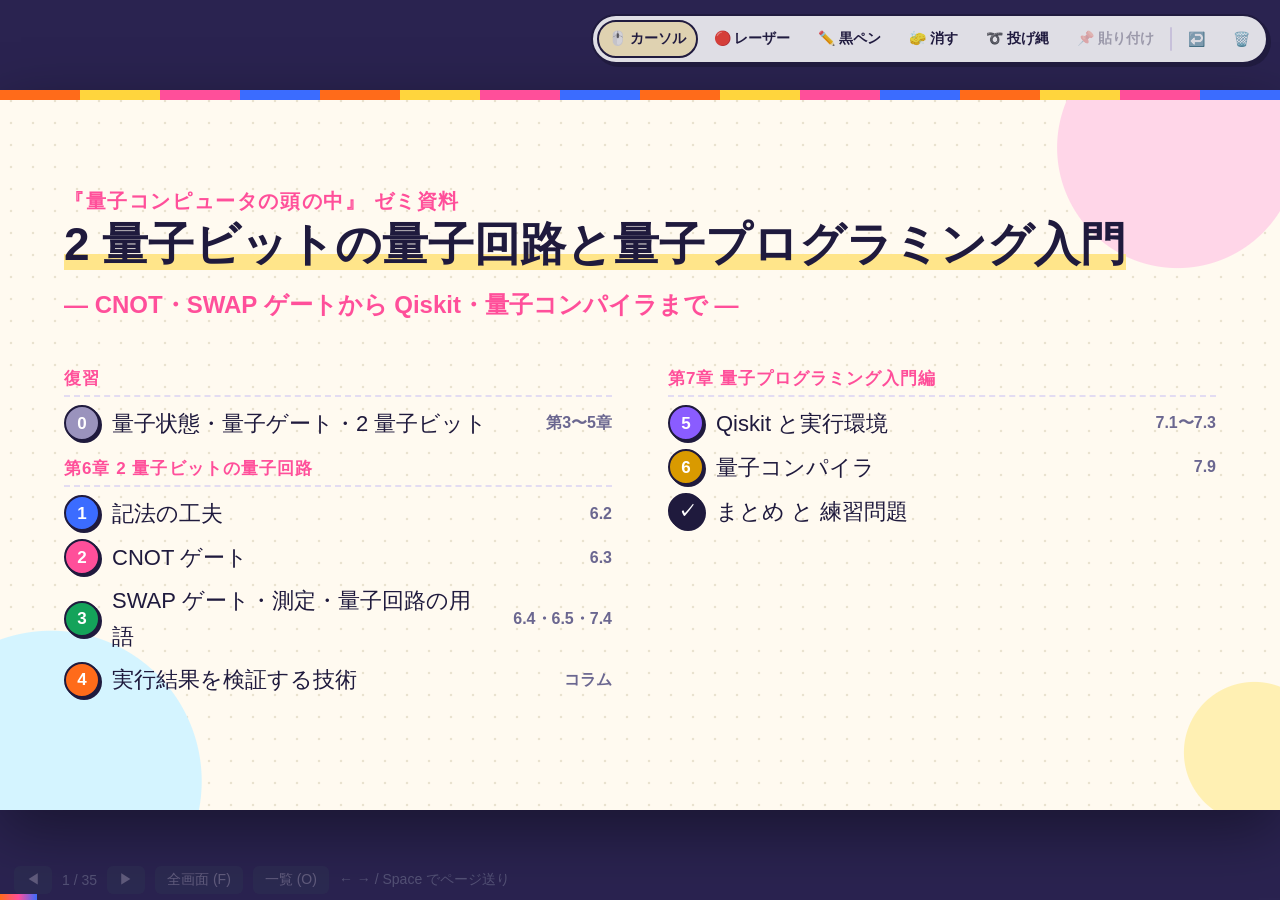
==== commit 1f32d296: "Composer 風エディタ：サインイン後の Set up and run で QPU を選んで実行する画面を追加 - QPU の一覧（ラジオボタンで選択）と Cancel / Run circuit" ====
--- a/量子コンピュータの頭の中_6.1-7.9.html
+++ b/量子コンピュータの頭の中_6.1-7.9.html
@@ -1893,6 +1893,102 @@
 @media print{.code .cl.on{background:none;box-shadow:none}}
 
 /* ===== 改訂で追加したスライド用 ===== */
+.qpu-box{width:860px !important}
+.qpu-head{display:flex;align-items:center;gap:14px;padding:12px 18px 10px 26px;border-bottom:1px solid #393939}
+.qpu-head h3{margin:0;flex:1;font-size:27px;font-weight:400}
+.qpu-ic{color:#f4f4f4;opacity:.85;display:flex}
+.qpu-x{background:none;border:0;color:#f4f4f4;font-size:18px;cursor:pointer;padding:4px 8px}
+.qpu-t{width:100%;border-collapse:collapse;font-size:15px;background:#393939}
+.qpu-t th{background:#4c4c4c;text-align:left;font-weight:700;padding:10px 12px;vertical-align:top;line-height:1.2}
+.qpu-t th.srt{background:#5a5a5a}
+.qpu-t th.srt span{float:right;font-weight:400}
+.qpu-t td{padding:12px 12px;border-top:1px solid #525252;vertical-align:top;color:#e0e0e0}
+.qpu-t tr.on td{background:#4a4a4a}
+.qpu-t tbody tr{cursor:pointer}
+.qpu-t .rd{width:22px;height:22px;border-radius:50%;border:2px solid #f4f4f4;display:inline-block;position:relative}
+.qpu-t tr.on .rd::after{content:"";position:absolute;inset:4px;border-radius:50%;background:#f4f4f4}
+.qpu-t .pt{border-bottom:1px dashed #a8a8a8}
+.qpu-t .st::before{content:"";display:inline-block;width:9px;height:9px;border-radius:50%;background:#42be65;margin-right:8px}
+.qpu-t .vd{color:#78a9ff;text-align:right;white-space:nowrap}
+.qpu-err{color:#ff8389;font-size:14px;margin-top:8px;visibility:hidden}
+.qpu-err.on{visibility:visible}
+.qpu-note{color:#a8a8a8;font-size:12px;margin-top:4px}
+.tut-io{display:flex;flex-direction:column;gap:6px;min-height:0}
+.tut-io.two{display:grid;grid-template-columns:minmax(0,1fr) minmax(0,1fr);gap:10px;align-items:start}
+.tut-io.two .tut-out{font-size:12px}
+.tut-edit{display:flex;gap:6px;flex-wrap:wrap;align-items:center}
+.tut-edit[hidden]{display:none}
+.tut-edit .sp{flex:1}
+.tut-edit button{font:700 14px Consolas,Menlo,monospace;border:2px solid var(--ink);border-radius:8px;background:#fff;padding:3px 9px;cursor:pointer;box-shadow:2px 2px 0 var(--ink);color:var(--ink)}
+.tut-edit button[data-act]{font-family:"Hiragino Kaku Gothic ProN","Noto Sans JP",sans-serif;font-size:13px;background:#fff4d6}
+.tut-edit button:disabled{opacity:.4;cursor:default}
+.qc-top button.qc-save{cursor:default}
+.qc-sign{position:absolute;inset:0;z-index:60;display:grid;grid-template-columns:minmax(0,.95fr) minmax(0,1.05fr);background:#262626;color:#f4f4f4;font-family:"Helvetica Neue",Arial,"Hiragino Kaku Gothic ProN","Noto Sans JP",sans-serif}
+.qc-sign[hidden]{display:none}
+.qs-left{padding:18px 30px;display:flex;flex-direction:column;gap:6px;overflow:auto}
+.qs-tag{align-self:flex-start;background:#393939;color:#c6c6c6;font-size:12px;padding:2px 10px;border-radius:999px}
+.qs-left h3{margin:6px 0 2px;font-size:28px;font-weight:400;line-height:1.3}
+.qs-left p{margin:0 0 6px;font-size:14px;line-height:1.6;color:#c6c6c6}
+.qs-left label{font-size:13px;color:#c6c6c6;margin-top:4px}
+.qs-left input{background:#393939;border:2px solid #6f6f6f;color:#8d8d8d;font-size:15px;padding:9px 12px;cursor:not-allowed}
+.qs-sel{background:#393939;border-bottom:1px solid #8d8d8d;color:#a8a8a8;font-size:15px;padding:9px 12px;display:flex;justify-content:space-between;cursor:not-allowed}
+.qs-go{margin-top:8px;background:#4c5a8a;color:#c6c6c6;border:0;font-size:16px;text-align:left;padding:11px 14px;display:flex;justify-content:space-between;cursor:not-allowed}
+.qs-or{display:flex;align-items:center;gap:10px;color:#a8a8a8;font-size:13px;margin:6px 0}
+.qs-or::before,.qs-or::after{content:"";flex:1;border-top:1px solid #4a4a4a}
+.qs-back{background:transparent;color:#f4f4f4;border:1.5px solid #f4f4f4;font-size:16px;text-align:left;padding:11px 14px;display:flex;justify-content:space-between;cursor:pointer}
+.qs-back:hover{background:#393939}
+.qs-right{background:radial-gradient(circle at 30% 70%,#1d3fd8 0%,#5b5df0 28%,#a874e8 55%,#e7a2e0 75%,#f2eef3 100%)}
+.qc-top{padding-right:0 !important}
+.qc-top button.qc-save,.qc-top button.qc-setup{height:100%;border-radius:0 !important;display:flex;align-items:center;gap:14px;font:400 16px "Helvetica Neue",Arial,"Hiragino Kaku Gothic ProN","Noto Sans JP",sans-serif !important;padding:0 20px !important;cursor:pointer}
+.qc-top button.qc-save{background:transparent !important;color:#78a9ff !important}
+.qc-top button.qc-save:hover{background:#393939 !important}
+.qc-top button.qc-setup{background:var(--blue) !important;color:#fff !important;min-width:200px;justify-content:space-between}
+.qc-top button.qc-setup:hover{filter:brightness(1.1)}
+.qc-sel{width:100%;background:#393939;color:#f4f4f4;border:0;border-bottom:1px solid #8d8d8d;font-size:16px;padding:9px 12px;margin-bottom:10px}
+.qc-menu.need > button{animation:qcNeedM 1s ease-in-out infinite}
+@keyframes qcNeedM{0%,100%{box-shadow:inset 0 0 0 0 rgba(255,213,61,0)}50%{box-shadow:inset 0 0 0 3px rgba(255,213,61,.9)}}
+.qcmp{position:relative}
+.qc-lab div{height:var(--rh,56px) !important}
+.qc-lab div.c{height:var(--ch,40px) !important;font-size:16px}
+.qcell{height:var(--rh,56px) !important}
+.ccell{height:var(--ch,40px) !important}
+.qcol .qg{width:var(--gs,44px);height:var(--gs,44px);font-size:calc(var(--gs,44px) * .48)}
+.qc-bars.many{gap:3px}
+.qc-bars.many .bc{font-size:9px}
+.qc-bl.many{gap:3px;font-size:9px}
+.qc-panels.wide{grid-template-columns:2fr 1fr}
+.qc-code{overflow:auto !important}
+.qc-dlg{position:absolute;inset:0;background:rgba(22,22,22,.55);z-index:50;display:flex;align-items:center;justify-content:center}
+.qc-dlg[hidden]{display:none}
+.qc-dlg-box{position:relative;width:600px;max-height:96%;display:flex;flex-direction:column;background:#262626;color:#f4f4f4;box-shadow:0 8px 30px rgba(0,0,0,.5);font-family:"Helvetica Neue",Arial,"Hiragino Kaku Gothic ProN","Noto Sans JP",sans-serif}
+.qc-dlg-in{padding:16px 22px 10px;overflow:auto;min-height:0}
+.qc-dlg h3{margin:0 0 8px;font-size:24px;font-weight:400}
+.qc-dlg p{margin:0 0 12px;font-size:15px;line-height:1.55;color:#e0e0e0}
+.qc-dlg-x{position:absolute;right:10px;top:8px;background:none;border:0;color:#f4f4f4;font-size:20px;cursor:pointer;padding:4px 8px}
+.qc-rs{display:flex;align-items:center;gap:14px;margin:12px 0 4px}
+.qc-rs b{font-size:16px}
+.qc-add{background:none;border:2px solid transparent;color:#78a9ff;font-size:16px;padding:4px 12px;cursor:pointer}
+.qc-add:hover{border-color:#f4f4f4}
+.qc-rh{display:grid;grid-template-columns:1fr 1fr 44px;gap:6px;font-size:13px;color:#c6c6c6;margin-bottom:4px}
+.qc-rrow{display:grid;grid-template-columns:1fr 1fr 44px;gap:6px;margin-bottom:6px}
+.qc-rrow input{background:#393939;color:#f4f4f4;border:0;border-bottom:1px solid #8d8d8d;font-size:16px;padding:9px 12px;outline:none;user-select:text;-webkit-user-select:text;min-width:0}
+.qc-rrow input:focus{outline:2px solid #fff;outline-offset:-2px}
+.qc-rrow .del{background:none;border:0;color:#f4f4f4;cursor:pointer;display:flex;align-items:center;justify-content:center}
+.qc-rrow .del:hover{background:#393939}
+.qc-none{font-size:14px;color:#a8a8a8;padding:4px 0 6px}
+.qc-err{color:#ff8389;font-size:14px;min-height:20px;margin-top:4px}
+.qc-dlg-foot{display:grid;grid-template-columns:1fr 1fr;flex:none}
+.qc-dlg-foot button{border:0;font-size:16px;text-align:left;padding:18px 18px 24px;cursor:pointer;color:#fff;background:#6f6f6f}
+.qc-dlg-foot button.ok{background:var(--blue)}
+.qc-dlg-foot button:hover{filter:brightness(1.1)}
+.qcol .qsel{outline:3px solid #fff;outline-offset:2px;box-shadow:0 0 0 6px var(--blue) !important;border-radius:6px}
+.qc-dot.qsel,.qc-tgt.qsel{border-radius:50%}
+.qc-drop{min-width:250px}
+.qc-drop button{padding:10px 16px !important;font-size:15px !important}
+.qc-drop button kbd{font:400 14px "Helvetica Neue",Arial,sans-serif;color:#c6c6c6}
+.qc-drop button:disabled kbd{color:#6f6f6f}
+.qc-toast{position:absolute;left:50%;bottom:14px;transform:translateX(-50%);background:#262626;color:#f4f4f4;font-size:14px;padding:8px 16px;border-radius:4px;opacity:0;transition:opacity .3s;pointer-events:none;z-index:40;white-space:nowrap}
+.qc-toast.on{opacity:.95}
 .qc-top{padding:0 10px 0 0 !important;gap:0 !important;background:#262626 !important;border-bottom:1px solid #4a4a4a;height:44px}
 .qc-title{font:600 17px "Helvetica Neue",Arial,"Hiragino Kaku Gothic ProN","Noto Sans JP",sans-serif;color:#f4f4f4;padding:0 16px 0 16px;outline:none;white-space:nowrap;cursor:text;border-radius:2px}
 .qc-title:focus{box-shadow:inset 0 0 0 2px #fff}
@@ -2013,7 +2109,7 @@
 .tut-body h3{margin:0;font-size:22px}
 .tut-body .td{font-size:17px;line-height:1.6}
 .tut-body .code{font-size:13.5px;line-height:1.45}
-.tut-out{font:600 14px/1.45 Consolas,Menlo,monospace;background:#fafafa;border:2px solid #d7d7d7;border-left:6px solid #f9ab00;border-radius:8px;padding:6px 12px;white-space:pre;overflow:hidden}
+.tut-out{font:600 13.5px/1.3 Consolas,Menlo,monospace;background:#fafafa;border:2px solid #d7d7d7;border-left:6px solid #f9ab00;border-radius:8px;padding:4px 12px 6px;white-space:pre;overflow:hidden}
 .tut-out .lb{font:800 12px "Hiragino Kaku Gothic ProN","Noto Sans JP",sans-serif;color:#9a93bd;display:block;margin-bottom:2px}
 .tut-foot{display:flex;justify-content:space-between;align-items:center;gap:8px;margin-top:auto}
 .tut-note{font-size:14px;color:var(--muted);font-weight:700}
@@ -2302,7 +2398,7 @@
 <!-- バイトオーダ：本書と Qiskit の比較 -->
 <section class="slide" data-id="bo">
   <div class="chap">第6章 ／ 6.2.2 記法の工夫</div>
-  <h2>量子ビットの順番に注意：バイト・オーダ<small>p.141</small></h2>
+  <h2>量子ビットの順番に注意<small>p.141</small></h2>
   <div class="body col" style="gap:16px">
     <div class="mp-lbl pop" style="font-size:20px">例：同じ <span class="math">|01⟩</span> でも、読み方が逆になる</div>
     <div class="cmp2">
@@ -2329,7 +2425,7 @@
 <!-- バイト・オーダ：コードで実感 (1) -->
 <section class="slide" data-id="bo2">
   <div class="chap">第6章 ／ 6.2.2 記法の工夫 ・ 第7章を先取り</div>
-  <h2>コードで実感：Qiskit のビット表記は右が 0 番目<small>バイト・オーダの違い</small></h2>
+  <h2>コードで実感：Qiskit のビット表記は右が 0 番目</h2>
   <div class="body cols" style="grid-template-columns:minmax(0,1.05fr) minmax(0,.95fr)">
     <div class="col">
       <div class="code pop" id="bo2Code"><span class="cap">Qiskit：1 つの量子ビットだけ操作して確率を表示</span></div>
@@ -2623,27 +2719,78 @@
   <div class="body">
     <div class="qcmp">
       <div class="qc-top" id="qcTop"><span class="qc-title" id="qcTitle" contenteditable="true" spellcheck="false">Untitled circuit</span><span class="qc-sep"></span>
-        <div class="qc-menu"><button>File</button><div class="qc-drop"><button data-act="new">新しい回路<kbd></kbd></button><button id="qcDemo" data-act="demo">見本（量子もつれ）を開く</button><hr><button data-act="copy">Qiskit のコードをコピー</button></div></div>
-        <div class="qc-menu"><button>Edit</button><div class="qc-drop"><button data-act="undo" id="qcUndo">元に戻す<kbd>Ctrl+Z</kbd></button><button data-act="redo" id="qcRedo">やり直す<kbd>Ctrl+Y</kbd></button><hr><button id="qcClear" data-act="clear">すべてのゲートを削除</button></div></div>
-        <div class="qc-menu"><button>View</button><div class="qc-drop"><button data-act="vprob">確率（Probabilities）<kbd id="qcVprob">✓</kbd></button><button data-act="vcode">Qiskit のコード<kbd id="qcVcode">✓</kbd></button><button data-act="vtut">チュートリアル<kbd id="qcVtut">✓</kbd></button></div></div>
-        <div class="qc-menu"><button>Help</button><div class="qc-drop"><button data-act="vtut">チュートリアルを表示</button><button data-act="help">操作のしかた</button></div></div>
+        <div class="qc-menu"><button>File</button></div>
+        <div class="qc-menu"><button>Edit</button><div class="qc-drop">
+          <button data-act="undo" id="qcUndo">Undo<kbd>Ctrl+Z</kbd></button>
+          <button data-act="redo" id="qcRedo">Redo<kbd>⇧+Ctrl+Z</kbd></button>
+          <button data-act="cut" id="qcCut">Cut<kbd>Ctrl+X</kbd></button>
+          <button data-act="copy" id="qcCopy">Copy<kbd>Ctrl+C</kbd></button>
+          <button data-act="paste" id="qcPaste">Paste<kbd>Ctrl+V</kbd></button>
+          <button data-act="all">Select all<kbd>Ctrl+A</kbd></button><hr>
+          <button data-act="none" id="qcNone">Clear selection<kbd>Esc</kbd></button><hr>
+          <button data-act="clear">Clear circuit</button><hr>
+          <button data-act="reg">Manage registers</button></div></div>
+        <div class="qc-menu"><button>View</button></div>
+        <div class="qc-menu"><button>Help</button></div>
         <span class="sp"></span>
-        <label>shots <select id="qcShots"><option>100</option><option selected>1024</option><option>4096</option></select></label>
-        <button class="run" id="qcRun">▶ 実行</button></div>
+        <button class="qc-save" id="qcSave">Save file <svg viewBox="0 0 20 20" width="20" height="20"><path d="M10 3v10M5.5 8.5 10 13l4.5-4.5M4 16h12" fill="none" stroke="currentColor" stroke-width="1.6" stroke-linecap="round" stroke-linejoin="round"/></svg></button><button class="qc-setup" id="qcSetup">Set up and run <svg viewBox="0 0 20 20" width="20" height="20"><rect x="5" y="5" width="10" height="10" rx="1" fill="none" stroke="currentColor" stroke-width="1.5"/><rect x="8" y="8" width="4" height="4" fill="currentColor"/><path d="M8 2v3M12 2v3M8 15v3M12 15v3M2 8h3M2 12h3M15 8h3M15 12h3" stroke="currentColor" stroke-width="1.5" stroke-linecap="round"/></svg></button></div>
+      <div class="qc-sign" id="qcSign" hidden>
+        <div class="qs-left">
+          <div class="qs-tag">イメージ（このスライドでは入力できません）</div>
+          <h3>実機で実行するには<br>サインインが必要</h3>
+          <p>量子コンピュータの実機は、提供している企業のクラウドサービスから使う。アカウント（無料）を作ってサインインし、実行する地域や実機を選ぶ</p>
+          <label>アカウント（メールアドレス）</label>
+          <input type="text" placeholder="name@example.com" disabled>
+          <label>地域</label>
+          <div class="qs-sel">地域を選ぶ <span>⌄</span></div>
+          <button class="qs-go" disabled>続ける <span>→</span></button>
+          <div class="qs-or"><span>または</span></div>
+          <button class="qs-back" id="qcSignBack">サインイン <span>→</span></button>
+        </div>
+        <div class="qs-right"></div>
+      </div>
+      <div class="qc-dlg" id="qcQpu" hidden><div class="qc-dlg-box qpu-box">
+        <div class="qpu-head"><h3>Set up and run your circuit</h3><span class="qpu-ic"><svg viewBox="0 0 20 20" width="20" height="20"><path d="M12 3h5v5M17 3l-6 6M8 17H3v-5M3 17l6-6" fill="none" stroke="currentColor" stroke-width="1.5" stroke-linecap="round" stroke-linejoin="round"/></svg></span><button class="qpu-x" data-qp="cancel" title="閉じる">✕</button></div>
+        <div class="qc-dlg-in">
+          <table class="qpu-t">
+            <thead><tr><th></th><th class="srt">QPU Name <span>↑</span></th><th>Qubits</th><th>Processor<br>type</th><th>Status</th><th>Pending<br>jobs</th><th></th></tr></thead>
+            <tbody id="qcQpuBody"></tbody>
+          </table>
+          <div class="qpu-err" id="qcQpuErr">Select a QPU to run your circuit on</div>
+          <div class="qpu-note">※ 練習用のイメージ（実際の実機には接続しない。待ちジョブ数などは例）</div>
+        </div>
+        <div class="qc-dlg-foot"><button data-qp="cancel">Cancel</button><button class="ok" id="qcQpuRun">Run circuit</button></div>
+      </div></div>
+      <div class="qc-dlg" id="qcDlg" hidden><div class="qc-dlg-box">
+        <button class="qc-dlg-x" data-dlg="cancel" title="閉じる">✕</button>
+        <div class="qc-dlg-in">
+          <h3>Manage registers</h3>
+          <p>量子レジスタは、ゲートなどの操作をかける量子ビットのまとまり。古典レジスタは、測定の結果などを書き込んだり読み出したりするビットのまとまり。</p>
+          <div class="qc-rs"><b>Quantum registers</b><button class="qc-add" data-add="q">Add new ＋</button></div>
+          <div class="qc-rh"><span>Name *</span><span>Number of qubits *</span><span></span></div>
+          <div id="qcRegQ"></div>
+          <div class="qc-rs"><b>Classical registers</b><button class="qc-add" data-add="c">Add new ＋</button></div>
+          <div class="qc-rh"><span>Name *</span><span>Number of bits *</span><span></span></div>
+          <div id="qcRegC"></div>
+          <div class="qc-err" id="qcRegErr"></div>
+        </div>
+        <div class="qc-dlg-foot"><button data-dlg="cancel">Cancel</button><button class="ok" data-dlg="ok">Ok</button></div>
+      </div></div>
       <div class="qc-main">
         <div class="qc-pal" id="qcPal"></div>
         <div class="qc-center">
           <div class="qc-row"><div class="qc-circ" id="qcCirc"></div><div class="qc-code" id="qcCode"></div></div>
           <div class="qc-panels">
-            <div class="qc-panel"><div class="qc-ph">確率（Probabilities）<small>　測定する直前の状態。回路を変えるとすぐ変わる</small></div><div class="qc-bars" id="qcProb"></div><div class="qc-bl" id="qcProbL"></div></div>
-            <div class="qc-panel"><div class="qc-ph">実行結果（Histogram）<small id="qcShotsL"></small></div><div class="qc-bars hist" id="qcHist"></div><div class="qc-bl" id="qcHistL"></div></div>
+            <div class="qc-panel"><div class="qc-ph">確率（Probabilities）<small id="qcProbS"></small></div><div class="qc-bars" id="qcProb"></div><div class="qc-bl" id="qcProbL"></div></div>
+            <div class="qc-panel"><div class="qc-ph">実機のイメージ（ノイズあり）<small id="qcShotsL"></small></div><div class="qc-bars hist" id="qcHist"></div><div class="qc-bl" id="qcHistL"></div></div>
           </div>
         </div>
         <div class="qc-tut">
-          <h4>チュートリアル：量子もつれを作ろう</h4>
+          <h4>チュートリアル：2 つの量子ビットを重ね合わせにしよう</h4>
+          <div style="text-align:right;margin-top:-4px"><button class="b" id="qcDemo2" style="font-size:12px;padding:2px 10px">見本を自動で作る</button></div>
           <div id="qcSteps"></div>
-          <div class="qc-ok" id="qcOk">🎉 完成！ <b>00 と 11 だけ</b> がおおよそ半々で出る ＝ 量子もつれ<br>次は q[1] に X を足したり、H を S や T に替えたりして試そう</div>
-          <div class="qc-tip">ゲートはドラッグで置く（クリックで選んでから置いても OK）。置いたゲートは枠の外へドラッグすると消える。ビット列は Qiskit と同じく <b>右が q[0]</b></div>
+          <div class="qc-toast" id="qcToast"></div><div class="qc-ok" id="qcOk">🎉 完成！ <b>00・01・10・11</b> がそれぞれ約 1/4。実機ではノイズでずれる<br>次は H の後に CNOT を足してみよう</div>
+          <div class="qc-tip">ゲートはドラッグで置く（クリックで選んでから置いても OK）。置いたゲートはクリックで選択（Shift で複数）、Delete キーか枠の外へドラッグで削除。ビット列は Qiskit と同じく <b>右が 0 番目</b></div>
         </div>
       </div>
     </div>
@@ -2664,8 +2811,9 @@
         <div class="tut-body">
           <h3 id="tutH"></h3>
           <div class="td" id="tutD"></div>
-          <div class="code" id="tutCode"><span class="cap">セルに入力して ▶（Shift + Enter）</span></div>
-          <div class="tut-out" id="tutOut"></div>
+          <div class="tut-edit" id="tutEdit" hidden></div>
+          <div class="tut-io" id="tutIO"><div class="code" id="tutCode"><span class="cap">セルに入力して ▶（Shift + Enter）</span></div>
+          <div class="tut-out" id="tutOut"></div></div>
           <div class="tut-foot"><span class="tut-note" id="tutNote"></span><div class="btns" style="margin:0;flex-wrap:nowrap;flex:none"><button class="b" id="tutPrev">◀ 前へ</button><button class="b" id="tutRun">▶ 実行（デモ）</button><button class="b" id="tutNext">次へ ▶</button></div></div>
         </div>
       </div>
@@ -2792,9 +2940,9 @@
         <div class="card" style="border-color:var(--green)"><div class="mp-lbl" style="color:#0a6b3a">図 7.27：最適化後（1 個）</div><div id="opCircB"></div></div>
       </div>
       <div class="eqrow pop" style="--d:.05s;justify-content:center;font-size:28px"><span>H · Z · H = <span class="res">X</span></span></div>
+      <div class="point blue pop" style="--d:.1s;margin-top:0;font-size:17px">ゲート数が少ないほど、ノイズの影響が小さくなり <b class="kb">計算精度が上がる</b></div>
     </div>
     <div class="col">
-      <div class="point blue pop" style="--d:.1s;margin-top:0;font-size:17px">ゲート数が少ないほど、ノイズの影響が小さくなり <b class="kb">計算精度が上がる</b></div>
       <div class="mp-lbl pop" style="--d:.15s;text-align:left">7.9.5 その他にも必要な機能</div>
       <div class="numlist pop" style="--d:.2s;--c:var(--gold)">
         <div><b class="n">・</b><span>量子ビットの制御装置が解釈できる <b>低レイヤの制御命令</b> に変換</span></div>
@@ -3203,7 +3351,7 @@
 
 /* ---------- バイト・オーダ：コードで実感 ---------- */
 {
-  const code = codeBlock('#bo2Code', ['from qiskit import QuantumCircuit', 'from qiskit.quantum_info import Statevector', '', 'qc = QuantumCircuit(2)  # 初期状態は |00⟩', 'qc.x(0)', '', '# 各測定結果を得る確率を表示', 'probs = Statevector(qc).probabilities_dict()', 'for k, p in probs.items():', '    print(k, round(float(p), 3))']);
+  const code = codeBlock('#bo2Code', ['from qiskit import QuantumCircuit', 'from qiskit.quantum_info import Statevector', '', 'qc = QuantumCircuit(2)  # 初期状態は 全ビット |0⟩', 'qc.x(0)', '', '# 各測定結果を得る確率を表示', 'probs = Statevector(qc).probabilities_dict()', 'for k, p in probs.items():', '    print(k, round(float(p), 3))']);
   const C = [
     { label: 'qc.x(0)', line: 'qc.x(0)  # 0 番目の量子ビットに X', book: 'X<sub>0</sub>(|0⟩ ⊗ |0⟩)<br>= |1⟩ ⊗ |0⟩ = <b class="k">|10⟩</b><br><span style="font-size:17px">|10⟩ を確率 1 で得る</span>', p: { '01': 1 }, note: '右端（0 番目）が 1' },
     { label: 'qc.x(1)', line: 'qc.x(1)  # 1 番目の量子ビットに X', book: 'X<sub>1</sub>(|0⟩ ⊗ |0⟩)<br>= |0⟩ ⊗ |1⟩ = <b class="k">|01⟩</b><br><span style="font-size:17px">|01⟩ を確率 1 で得る</span>', p: { '10': 1 }, note: '左端（1 番目）が 1' },
@@ -3313,29 +3461,74 @@
   looper('#swAuto', () => pk((pk.cur() + 1) % 4), 2600);
 }
 
-/* ---------- Google Colab で Qiskit を動かす（チュートリアル） ---------- */
+/* ---------- Google Colab で Qiskit を動かす（チュートリアル・③ で回路を自由に変えられる） ---------- */
 {
-  const DRAW = ['        ┌───┐      ░ ┌─┐   ', '   q_0: ┤ H ├──■───░─┤M├───', '        └───┘┌─┴─┐ ░ └╥┘┌─┐', '   q_1: ─────┤ X ├─░──╫─┤M├', '             └───┘ ░  ║ └╥┘', 'meas: 2/══════════════╩══╩═', '                      0  1 '].join('\n');
+  // ---- 回路（2 量子ビット）：ステップ ③ で編集し、④・⑥ でも同じ回路を使う ----
+  const DEFAULT = [{ g: 'h', q: 0 }, { g: 'cx', c: 0, t: 1 }];
+  let ops = DEFAULT.map(o => ({ ...o }));
+  const MAXOPS = 6;
+  const opCode = o => (o.g === 'cx' ? `qc.cx(${o.c}, ${o.t})` : `qc.${o.g}(${o.q})`);
+  // Qiskit の draw() のテキスト出力に合わせた回路図（ゲートを左から順に並べる）
+  const drawText = () => {
+    const R = ['        ', '   q_0: ', '        ', '   q_1: ', '        '];
+    const cell = o => {
+      if (o.g === 'cx') return o.c === 0 ? ['     ', '──■──', '┌─┴─┐', '┤ X ├', '└───┘'] : ['┌───┐', '┤ X ├', '└─┬─┘', '──■──', '     '];
+      const G = o.g.toUpperCase();
+      return o.q === 0 ? ['┌───┐', `┤ ${G} ├`, '└───┘', '─────', '     '] : ['     ', '─────', '┌───┐', `┤ ${G} ├`, '└───┘'];
+    };
+    let w = 0;
+    ops.forEach(o => { cell(o).forEach((s, r) => { R[r] += s; }); w += 5; });
+    const tail = [[' ', '─', ' ', '─', ' '], ['░', '░', '░', '░', '░'], [' ', '─', ' ', '─', ' '], ['┌─┐', '┤M├', '└╥┘', '─╫─', ' ║ '], ['   ', '───', '┌─┐', '┤M├', '└╥┘']];
+    tail.forEach(t => t.forEach((s, r) => { R[r] += s; }));
+    w += 3;
+    return [...R, 'meas: 2/' + '═'.repeat(w) + '═╩══╩═', '        ' + ' '.repeat(w) + ' 0  1 '].join('\n');
+  };
+  // 状態ベクトル（添字 = q1*2 + q0）→ 測定結果 '00'〜'11'（Qiskit と同じく右が 0 番目）の確率
+  const probs = () => {
+    let s = [1, 0, 0, 0];
+    const r = Math.SQRT1_2;
+    ops.forEach(o => {
+      const n = s.slice();
+      if (o.g === 'cx') { for (let i = 0; i < 4; i++) if ((i >> o.c & 1) && !(i >> o.t & 1)) { const j = i | 1 << o.t; [n[i], n[j]] = [s[j], s[i]]; } }
+      else for (let i = 0; i < 4; i++) if (!(i >> o.q & 1)) {
+        const j = i | 1 << o.q, a = s[i], b = s[j];
+        if (o.g === 'h') { n[i] = r * (a + b); n[j] = r * (a - b); }
+        if (o.g === 'x') { n[i] = b; n[j] = a; }
+        if (o.g === 'z') { n[i] = a; n[j] = -b; }
+      }
+      s = n;
+    });
+    return Object.fromEntries(['00', '01', '10', '11'].map((k, i) => [k, s[i] * s[i]]));
+  };
+  const sample = (p, N = 1024) => { const ks = Object.keys(p), c = {}; for (let k = 0; k < N; k++) { let x = Math.random(), i = 0; for (; i < 3; i++) { x -= p[ks[i]]; if (x < 0) break; } c[ks[i]] = (c[ks[i]] || 0) + 1; } return c; };
+  const noisy = p => {
+    const e = .015, dep = .03, ks = Object.keys(p), out = {};
+    ks.forEach(j => { out[j] = 0; ks.forEach(i => { let w = 1; for (let b = 0; b < 2; b++) w *= i[b] !== j[b] ? e : 1 - e; out[j] += p[i] * w; }); out[j] = (1 - dep) * out[j] + dep / 4; });
+    return out;
+  };
+  const dict = c => '{' + Object.entries(c).sort((a, b) => b[1] - a[1]).map(([k, v]) => `'${k}': ${v}`).join(', ') + '}';
+  const theory = () => { const p = probs(); return '理論上は ' + Object.entries(p).filter(([, v]) => v > 1e-9).map(([k, v]) => `${k}：${Math.round(v * 1000) / 10}%`).join('、'); };
+
   const S = [
     { t: 'Colab を開く', h: '① Google Colab を開いて、ノートブックを作る',
       d: 'ブラウザで <b>colab.research.google.com</b> を開き、Google アカウントでログイン →「<b>ノートブックを新規作成</b>」。灰色の枠（<b>セル</b>）にコードを書き、▶ ボタンか <b>Shift + Enter</b> で実行する。PC へのインストールは不要',
-      code: ['print("Hello, Qiskit!")'], out: 'Hello, Qiskit!', note: 'Google アカウントがあれば無料で使える' },
+      code: () => ['print("Hello, Qiskit!")'], out: () => 'Hello, Qiskit!', note: () => 'Google アカウントがあれば無料で使える' },
     { t: 'Qiskit を入れる', h: '② Qiskit をインストールする',
       d: '先頭の <b class="mono">!</b> は「コマンドとして実行する」という意味。<b>qiskit</b>（本体）、<b>qiskit-aer</b>（シミュレータ）、<b>qiskit-ibm-runtime</b>（実機に接続）を入れる',
-      code: ['!pip install qiskit qiskit-aer qiskit-ibm-runtime'], out: 'Successfully installed qiskit-2.x.x qiskit-aer-0.x.x qiskit-ibm-runtime-0.x.x …', note: 'Colab を開き直したときは、もう一度インストールする' },
-    { t: '回路を作る', h: '③ 量子回路を作って表示する',
-      d: '2 量子ビットの回路に H と CNOT を入れて、両方を測定する（第6章の量子もつれの回路）。<span class="mono">draw()</span> で回路の図を表示できる',
-      code: ['from qiskit import QuantumCircuit', '', 'qc = QuantumCircuit(2)', 'qc.h(0)        # 0 番目に H', 'qc.cx(0, 1)    # 制御 0、標的 1 の CNOT', 'qc.measure_all()', 'print(qc.draw())'], out: DRAW, note: 'この回路は、このあと実機でも使う' },
+      code: () => ['!pip install qiskit qiskit-aer qiskit-ibm-runtime'], out: () => 'Successfully installed qiskit-2.x.x qiskit-aer-0.x.x qiskit-ibm-runtime-0.x.x …', note: () => 'Colab を開き直したときは、もう一度インストールする' },
+    { t: '回路を作る', h: '③ 量子回路を作って表示する', edit: true,
+      d: '下のボタンでゲートを足したり消したりして、<b>回路を自由に変えられる</b>（コードと回路の図が変わる）。最後に両方を測定する',
+      code: () => ['from qiskit import QuantumCircuit', '', 'qc = QuantumCircuit(2)', ...ops.map(opCode), 'qc.measure_all()', 'print(qc.draw())'], out: drawText, note: () => 'この回路を、このあとシミュレータと実機（デモ）で動かす' },
     { t: 'シミュレータで実行', h: '④ シミュレータで実行する',
-      d: '普通のコンピュータで量子コンピュータの動きをまねする <b>AerSimulator</b> で 1024 回実行し、測定結果の回数を表示する',
-      code: ['from qiskit import transpile', 'from qiskit_aer import AerSimulator', '', 'sim = AerSimulator()', 'job = sim.run(transpile(qc, sim), shots=1024)', 'print(job.result().get_counts())'], sim: true, note: '00 と 11 がおおよそ半々。01・10 は出ない' },
+      d: '普通のコンピュータで量子コンピュータの動きをまねする <b>AerSimulator</b> で 1024 回実行し、③ で作った回路の測定結果の回数を表示する',
+      code: () => ['from qiskit import transpile', 'from qiskit_aer import AerSimulator', '', 'sim = AerSimulator()', 'job = sim.run(transpile(qc, sim), shots=1024)', 'print(job.result().get_counts())'], sim: true, note: theory },
     { t: 'API キーを用意', h: '⑤ IBM Quantum に接続する準備',
       d: '<b>quantum.cloud.ibm.com</b>（IBM Quantum Platform）で無料アカウントを作り、<b>API キー</b> を作成。Colab 左側の 🔑（<b>シークレット</b>）に <span class="mono">IBM_TOKEN</span> という名前で登録しておく',
-      code: ['from google.colab import userdata', 'from qiskit_ibm_runtime import QiskitRuntimeService', '', 'service = QiskitRuntimeService(', '    channel="ibm_quantum_platform",', '    token=userdata.get("IBM_TOKEN"))   # API キーはコードに直接書かない'], out: '（エラーが出なければ接続の準備は完了）', note: '⚠️ API キーは他人に見せない・共有するノートブックに書かない' },
+      code: () => ['from google.colab import userdata', 'from qiskit_ibm_runtime import QiskitRuntimeService', '', 'service = QiskitRuntimeService(', '    channel="ibm_quantum_platform",', '    token=userdata.get("IBM_TOKEN"))   # API キーはコードに直接書かない'], out: () => '（エラーが出なければ接続の準備は完了）', note: () => '⚠️ API キーは他人に見せない・共有するノートブックに書かない' },
     { t: '実機で実行（デモ）', h: '⑥ 実機で実行する（デモ）',
       d: '空いている実機を選び、<b>量子コンパイラ</b>で実機用に変換して実行する（実機は共有なので <b>待ち時間</b> がある）',
-      code: ['from qiskit.transpiler import generate_preset_pass_manager', 'from qiskit_ibm_runtime import SamplerV2', 'backend = service.least_busy(operational=True, simulator=False)', 'pm = generate_preset_pass_manager(backend=backend, optimization_level=1)', 'isa_qc = pm.run(qc)    # 実機用に変換（量子コンパイラ）', 'job = SamplerV2(mode=backend).run([isa_qc], shots=1024)', 'print(job.result()[0].data.meas.get_counts())'],
-      real: true, note: '※ 実機の結果は毎回変わる' },
+      code: () => ['from qiskit.transpiler import generate_preset_pass_manager', 'from qiskit_ibm_runtime import SamplerV2', 'backend = service.least_busy(operational=True, simulator=False)', 'pm = generate_preset_pass_manager(backend=backend, optimization_level=1)', 'isa_qc = pm.run(qc)    # 実機用に変換（量子コンパイラ）', 'job = SamplerV2(mode=backend).run([isa_qc], shots=1024)', 'print(job.result()[0].data.meas.get_counts())'],
+      real: true, note: () => '※ 実機の結果は毎回変わる' },
   ];
   $('#tutNav').innerHTML = S.map((s, i) => `<button data-i="${i}"><i>${i + 1}</i>${s.t}</button>`).join('');
   const bs = [...$('#tutNav').querySelectorAll('button')];
@@ -3343,29 +3536,45 @@
   let k = 0;
   const hist = c => '<div class="thist">' + ['00', '01', '10', '11'].map(x => `<div>${c[x] || 0}<i style="height:${(c[x] || 0) / 1024 * 100}px"></i><span>${x}</span></div>`).join('') + '</div>';
   const out = $('#tutOut');
+  const esc2 = t => t.replace(/&/g, '&amp;').replace(/</g, '&lt;');
   const run = () => {
     tb.clear();
     const s = S[k];
-    if (s.sim) {
-      const a = binom(1024, .5);
-      const c = { '00': a, '11': 1024 - a };
-      out.innerHTML = `<span class="lb">出力</span>{'00': ${a}, '11': ${1024 - a}}` + hist(c);
-    } else if (s.real) {
-      const c = { '00': 488, '11': 507, '01': 14, '10': 15 };
+    if (s.sim) { const c = sample(probs()); out.innerHTML = `<span class="lb">出力</span>${dict(c)}` + hist(c); }
+    else if (s.real) {
+      const c = sample(noisy(probs()));
       out.innerHTML = '<span class="lb">出力（デモ）</span>QUEUED　<span style="color:#9a93bd">… 実機の順番を待っています</span>';
       tb.later(() => { out.innerHTML = '<span class="lb">出力（デモ）</span>RUNNING　<span style="color:#9a93bd">… 実機で計算中</span>'; }, 1200);
-      tb.later(() => { out.innerHTML = `<span class="lb">出力（デモ：実機のノイズを再現したシミュレータ FakeFez で得た出力例）</span>{'10': 15, '11': 507, '00': 488, '01': 14}　<span style="color:var(--red)">← ノイズで 01・10 も少し出る</span>` + hist(c); }, 2400);
-    } else out.innerHTML = `<span class="lb">出力</span>${s.out.replace(/&/g, '&amp;').replace(/</g, '&lt;')}`;
-  };
+      tb.later(() => { out.innerHTML = `<span class="lb">出力（デモ：実機のノイズを再現した出力のイメージ）</span>${dict(c)}　<span style="color:var(--red)">← ノイズで理論上 0 の結果も少し出る</span>` + hist(c); }, 2400);
+    } else out.innerHTML = `<span class="lb">出力</span>${esc2(s.out())}`;
+  };
+  // ③ の編集ボタン
+  const ED = [['h', 0], ['h', 1], ['x', 0], ['x', 1], ['z', 0], ['z', 1], ['cx', 0], ['cx', 1]];
+  const edit = $('#tutEdit');
+  edit.innerHTML = ED.map(([g, q]) => `<button data-g="${g}" data-q="${q}">${g === 'cx' ? `cx(${q}, ${1 - q})` : `${g}(${q})`}</button>`).join('') + '<span class="sp"></span><button data-act="undo">1 つ戻す</button><button data-act="reset">最初の回路に戻す</button>';
+  const refreshEdit = () => {
+    codeBlock('#tutCode', S[2].code()); run(); $('#tutNote').innerHTML = S[2].note();
+    edit.querySelectorAll('[data-g]').forEach(b => b.disabled = ops.length >= MAXOPS);
+    edit.querySelector('[data-act="undo"]').disabled = !ops.length;
+  };
+  edit.addEventListener('click', e => {
+    const b = e.target.closest('button'); if (!b) return; b.blur();
+    if (b.dataset.g) { const q = +b.dataset.q; ops.push(b.dataset.g === 'cx' ? { g: 'cx', c: q, t: 1 - q } : { g: b.dataset.g, q }); }
+    else if (b.dataset.act === 'undo') ops.pop();
+    else ops = DEFAULT.map(o => ({ ...o }));
+    refreshEdit();
+  });
   const show = i => {
     tb.clear();
     k = i; const s = S[i];
     bs.forEach((b, j) => b.classList.toggle('on', j === i));
     $('#tutPage').textContent = `ステップ ${i + 1} / ${S.length}`;
-    $('#tutH').textContent = s.h; $('#tutD').innerHTML = s.d; $('#tutNote').innerHTML = s.note;
-    codeBlock('#tutCode', s.code);
+    $('#tutH').textContent = s.h; $('#tutD').innerHTML = s.d; $('#tutNote').innerHTML = s.note();
+    edit.hidden = !s.edit; $('#tutIO').classList.toggle('two', !!s.edit);
+    codeBlock('#tutCode', s.code());
     $('#tutRun').style.display = s.sim || s.real ? '' : 'none';
-    if (s.sim || s.real) out.innerHTML = '<span class="lb">出力</span><span style="color:#9a93bd">「▶ 実行（デモ）」を押すと出力が表示される</span>'; else run();
+    if (s.edit) refreshEdit();
+    else if (s.sim || s.real) out.innerHTML = '<span class="lb">出力</span><span style="color:#9a93bd">「▶ 実行（デモ）」を押すと出力が表示される</span>'; else run();
   };
   bs.forEach((b, i) => b.addEventListener('click', e => { e.currentTarget.blur(); show(i); }));
   $('#tutPrev').onclick = e => { e.currentTarget.blur(); show(Math.max(0, k - 1)); };
@@ -3374,32 +3583,46 @@
   show(0);
 }
 
-/* ---------- Quantum Composer 風の回路エディタ（チュートリアル付き） ---------- */
+/* ---------- Quantum Composer 風の回路エディタ（チュートリアル付き・レジスタ設定可） ---------- */
 {
-  const NQ = 2, NCOL = 7;
+  const NCOL = 7, MAXQ = 4, MAXC = 4;
+  let regs = { q: [{ name: 'q', n: 4 }], c: [{ name: 'c', n: 4 }] };
+  let NQ = 2, NC = 2, QL = [], CL = [];
+  // 量子ビット k のラベル QL[k]（例 'q[0]'）、古典ビット k の所属 CL[k] = { ri: レジスタ番号, i: レジスタ内の番号, s: 'c[0]' }
+  const layout = () => {
+    NQ = regs.q.reduce((t, r) => t + r.n, 0); NC = regs.c.reduce((t, r) => t + r.n, 0);
+    QL = regs.q.flatMap(r => Array.from({ length: r.n }, (_, i) => `${r.name}[${i}]`));
+    CL = regs.c.flatMap((r, ri) => Array.from({ length: r.n }, (_, i) => ({ ri, i, s: `${r.name}[${i}]` })));
+  };
+  layout();
   const GATES = [
     { g: 'H', c: 'var(--blue)' }, { g: 'X', c: 'var(--accent)' }, { g: 'Y', c: 'var(--pink)' }, { g: 'Z', c: 'var(--green)' },
     { g: 'S', c: 'var(--purple)' }, { g: 'T', c: 'var(--teal)' }, { g: 'I', c: '#9a93bd' }, { g: 'CX', c: '#3b3561', t: 'CNOT' },
     { g: 'SW', c: '#3b3561', t: 'SWAP' }, { g: 'M', c: '#1f1a3d', t: '測定' }];
-  const METER = '<svg viewBox="0 0 40 40" width="34" height="34"><path d="M8 28A12 12 0 0 1 32 28M20 28L28 13" fill="none" stroke="#fff" stroke-width="3" stroke-linecap="round"/></svg>';
-  const COL = Object.fromEntries(GATES.map(x => [x.g, x.c]));
+  const METER = '<svg viewBox="0 0 40 40" width="80%" height="80%"><path d="M8 28A12 12 0 0 1 32 28M20 28L28 13" fill="none" stroke="#fff" stroke-width="3" stroke-linecap="round"/></svg>';
+  const TRASH = '<svg viewBox="0 0 24 24" width="22" height="22"><path d="M4 6h16M9 6V4h6v2M6 6l1 14h10l1-14M10 10v7M14 10v7" fill="none" stroke="currentColor" stroke-width="1.8" stroke-linecap="round" stroke-linejoin="round"/></svg>';
   const grid = Array.from({ length: NCOL }, () => ({}));
-  let sel = null, ran = false;
+  let sel = null, ran = false, clip = null, curDist = null, tick = null, signedIn = false, qpuRes = null, qpuDone = false;
+  const selSet = new Set();
   const tb = timerBag();
-  // ---- 複素数と状態ベクトル（添字 = q1*2 + q0、Qiskit と同じ並び） ----
+  const root = $('#qcTop').closest('.qcmp');
+  // ---- 複素数と状態ベクトル（添字のビット k = 量子ビット k、Qiskit と同じ並び） ----
   const cm = (a, b) => [a[0] * b[0] - a[1] * b[1], a[0] * b[1] + a[1] * b[0]], ca = (a, b) => [a[0] + b[0], a[1] + b[1]];
   const r = Math.SQRT1_2, w = [Math.cos(Math.PI / 4), Math.sin(Math.PI / 4)];
   const U = { H: [[[r, 0], [r, 0]], [[r, 0], [-r, 0]]], X: [[[0, 0], [1, 0]], [[1, 0], [0, 0]]], Y: [[[0, 0], [0, -1]], [[0, 1], [0, 0]]],
     Z: [[[1, 0], [0, 0]], [[0, 0], [-1, 0]]], S: [[[1, 0], [0, 0]], [[0, 0], [0, 1]]], T: [[[1, 0], [0, 0]], [[0, 0], w]], I: [[[1, 0], [0, 0]], [[0, 0], [1, 0]]] };
   // collapse = true のときは測定で状態を確率的に収縮させ、その時点の値を古典ビットに記録する（1 回分の実行）
   const simulate = (collapse = false) => {
-    let s = [[1, 0], [0, 0], [0, 0], [0, 0]];
+    const D = 1 << NQ;
+    let s = Array.from({ length: D }, (_, i) => (i ? [0, 0] : [1, 0]));
     const meas = new Set(), cbit = {};
     grid.forEach(col => {
       if (col.two) {
-        const o = col.two;
-        if (o.g === 'CX') for (let i = 0; i < 4; i++) if ((i >> o.c & 1) && !(i >> o.t & 1)) { const j = i | 1 << o.t; [s[i], s[j]] = [s[j], s[i]]; }
-        if (o.g === 'SW') [s[1], s[2]] = [s[2], s[1]];
+        const { g, a, b } = col.two;
+        for (let i = 0; i < D; i++) {
+          if (g === 'CX' && (i >> a & 1) && !(i >> b & 1)) { const j = i | 1 << b; [s[i], s[j]] = [s[j], s[i]]; }
+          if (g === 'SW' && (i >> a & 1) && !(i >> b & 1)) { const j = (i & ~(1 << a)) | 1 << b; [s[i], s[j]] = [s[j], s[i]]; }
+        }
         return;
       }
       for (let q = 0; q < NQ; q++) {
@@ -3413,101 +3636,179 @@
           continue;
         }
         const M = U[o.g], ns = s.slice();
-        for (let i = 0; i < 4; i++) if (!(i >> q & 1)) { const j = i | 1 << q; ns[i] = ca(cm(M[0][0], s[i]), cm(M[0][1], s[j])); ns[j] = ca(cm(M[1][0], s[i]), cm(M[1][1], s[j])); }
+        for (let i = 0; i < D; i++) if (!(i >> q & 1)) { const j = i | 1 << q; ns[i] = ca(cm(M[0][0], s[i]), cm(M[0][1], s[j])); ns[j] = ca(cm(M[1][0], s[i]), cm(M[1][1], s[j])); }
         s = ns;
       }
     });
     return { p: s.map(a => a[0] * a[0] + a[1] * a[1]), meas, cbit };
   };
   // ---- パレット ----
-  const tile = (o, extra = '') => `<div class="qg ${o.t && o.g !== 'M' ? 'sm' : ''} ${extra}" data-g="${o.g}" style="background:${o.c}" title="${o.t || o.g}">${o.g === 'M' ? METER : o.t || o.g}</div>`;
-  $('#qcPal').innerHTML = '<div class="ph">ゲート</div>' + GATES.slice(0, 7).map(o => tile(o)).join('') + '<div class="ph">2 量子ビット・測定</div>' + GATES.slice(7).map(o => tile(o)).join('');
+  const tile = o => `<div class="qg ${o.t && o.g !== 'M' ? 'sm' : ''}" data-g="${o.g}" style="background:${o.c}" title="${o.t || o.g}">${o.g === 'M' ? METER : o.t || o.g}</div>`;
+  $('#qcPal').innerHTML = '<div class="ph">ゲート</div>' + GATES.slice(0, 7).map(tile).join('') + '<div class="ph">2 量子ビット・測定</div>' + GATES.slice(7).map(tile).join('');
   // ---- 回路の描画 ----
   const circ = $('#qcCirc');
   const drawCirc = () => {
-    let html = '<div class="qc-lab"><div>q[0]</div><div>q[1]</div><div class="c">c(2)</div></div>';
+    const rh = NQ <= 2 ? 56 : NQ === 3 ? 48 : 42, gs = Math.min(44, rh - 8), ch = NQ <= 2 ? 40 : 32;
+    circ.style.setProperty('--rh', rh + 'px'); circ.style.setProperty('--gs', gs + 'px'); circ.style.setProperty('--ch', ch + 'px');
+    const cy = ri => NQ * rh + ri * ch + ch / 2;
+    let html = '<div class="qc-lab">' + QL.map(l => `<div>${l}</div>`).join('') + regs.c.map(x => `<div class="c">${x.name}(${x.n})</div>`).join('') + '</div>';
     grid.forEach((col, c) => {
-      let cells = ['', ''], extra = '';
+      const cells = Array(NQ).fill(''); let extra = '';
       if (col.two) {
-        const o = col.two;
-        if (o.g === 'CX') { cells[o.c] = `<div class="qc-dot qgp" data-c="${c}"></div>`; cells[o.t] = `<div class="qc-tgt qgp" data-c="${c}">+</div>`; }
-        else cells = [0, 1].map(() => `<div class="qc-x qgp" data-c="${c}">✕</div>`);
-        extra = '<div class="qc-vl"></div>';
+        const o = col.two, t0 = Math.min(o.a, o.b), t1 = Math.max(o.a, o.b);
+        if (o.g === 'CX') { cells[o.a] = `<div class="qc-dot qgp" data-c="${c}" data-q="${o.a}"></div>`; cells[o.b] = `<div class="qc-tgt qgp" data-c="${c}" data-q="${o.b}">+</div>`; }
+        else { cells[o.a] = `<div class="qc-x qgp" data-c="${c}" data-q="${o.a}">✕</div>`; cells[o.b] = `<div class="qc-x qgp" data-c="${c}" data-q="${o.b}">✕</div>`; }
+        extra = `<div class="qc-vl" style="top:${t0 * rh + rh / 2}px;height:${(t1 - t0) * rh}px"></div>`;
       } else for (let q = 0; q < NQ; q++) {
         const o = col['q' + q]; if (!o) continue;
         const t = GATES.find(x => x.g === o.g);
-        cells[q] = o.g === 'M'
-          ? `<div class="qg qgp" data-c="${c}" data-q="${q}" style="background:#1f1a3d"><svg viewBox="0 0 40 40" width="34" height="34"><path d="M8 28A12 12 0 0 1 32 28M20 28L28 13" fill="none" stroke="#fff" stroke-width="3" stroke-linecap="round"/></svg></div>`
-          : `<div class="qg qgp" data-c="${c}" data-q="${q}" style="background:${t.c}">${o.g}</div>`;
-        if (o.g === 'M') { const top = 28 + q * 56 + 22, bot = 2 * 56 + 20; extra += `<div class="qc-ma" style="top:${top}px;height:${bot - top - 4}px"></div><div class="qc-mn" style="top:${2 * 56 + 22}px">${q}</div>`; }
+        cells[q] = `<div class="qg qgp" data-c="${c}" data-q="${q}" style="background:${t.c}">${o.g === 'M' ? METER : o.g}</div>`;
+        if (o.g === 'M' && CL[q]) { const top = q * rh + rh / 2 + gs / 2, y = cy(CL[q].ri); extra += `<div class="qc-ma" style="top:${top}px;height:${y - top - 4}px"></div><div class="qc-mn" style="top:${y + 1}px;bottom:auto">${CL[q].i}</div>`; }
       }
-      html += `<div class="qcol" data-c="${c}">${extra}${cells.map((x, q) => `<div class="qcell" data-c="${c}" data-q="${q}">${x}</div>`).join('')}<div class="ccell"></div></div>`;
+      html += `<div class="qcol" data-c="${c}">${extra}${cells.map((x, q) => `<div class="qcell" data-c="${c}" data-q="${q}">${x}</div>`).join('')}${regs.c.map(() => '<div class="ccell"></div>').join('')}</div>`;
     });
     circ.innerHTML = html;
+    circ.querySelectorAll('.qgp').forEach(e => { const c = +e.dataset.c; if (selSet.has(grid[c].two ? `${c}:T` : `${c}:${e.dataset.q}`)) e.classList.add('qsel'); });
   };
   // ---- 確率・ヒストグラム ----
-  const bars = (root, labRoot, labs, vals, txt) => {
-    $(root).innerHTML = vals.map((v, i) => `<div class="bc">${txt[i]}<i style="height:${Math.max(v * 100, 0)}%"></i></div>`).join('');
-    $(labRoot).innerHTML = labs.map(l => `<span>${l}</span>`).join('');
-  };
-  const KEYS = ['00', '01', '10', '11'];
+  const bars = (rootSel, labSel, labs, vals, txt) => {
+    const many = labs.length > 4;
+    $(rootSel).classList.toggle('many', many); $(labSel).classList.toggle('many', many);
+    $(rootSel).innerHTML = vals.map((v, i) => `<div class="bc">${txt[i]}<i style="height:${Math.max(v * 100, 0)}%"></i></div>`).join('');
+    $(labSel).innerHTML = labs.map(l => `<span>${l}</span>`).join('');
+  };
   const clearHist = msg => { $('#qcHist').innerHTML = `<div class="qc-msg">${msg}</div>`; $('#qcHistL').innerHTML = ''; $('#qcShotsL').textContent = ''; };
   // ---- Qiskit のコード ----
   const code = () => {
-    const L = ['<span class="cm"># Qiskit のコード（自動生成）</span>', 'qc = QuantumCircuit(2, 2)'];
+    const L = ['<span class="cm"># Qiskit のコード（自動生成）</span>',
+      ...regs.q.map(x => `${x.name} = QuantumRegister(${x.n}, '${x.name}')`), ...regs.c.map(x => `${x.name} = ClassicalRegister(${x.n}, '${x.name}')`),
+      `qc = QuantumCircuit(${[...regs.q, ...regs.c].map(x => x.name).join(', ')})`];
     grid.forEach(col => {
-      if (col.two) { L.push(col.two.g === 'CX' ? `qc.cx(${col.two.c}, ${col.two.t})` : 'qc.swap(0, 1)'); return; }
-      for (let q = 0; q < NQ; q++) { const o = col['q' + q]; if (o) L.push(o.g === 'M' ? `qc.measure(${q}, ${q})` : `qc.${o.g === 'I' ? 'id' : o.g.toLowerCase()}(${q})`); }
+      if (col.two) { L.push(`qc.${col.two.g === 'CX' ? 'cx' : 'swap'}(${QL[col.two.a]}, ${QL[col.two.b]})`); return; }
+      for (let q = 0; q < NQ; q++) { const o = col['q' + q]; if (o) L.push(o.g === 'M' ? `qc.measure(${QL[q]}, ${CL[q].s})` : `qc.${o.g === 'I' ? 'id' : o.g.toLowerCase()}(${QL[q]})`); }
     });
     $('#qcCode').innerHTML = L.join('\n');
   };
   // ---- チュートリアル ----
   const STEPS = [
-    { t: '<b>H</b> を <b>q[0]</b> にドラッグする', need: 'H' },
-    { t: '<b>CNOT</b> を H より右の <b>q[0]</b> に置く（q[0] が制御、q[1] が標的）', need: 'CX' },
-    { t: '<b>測定</b> を q[0] と q[1] の両方に置く', need: 'M' },
-    { t: '右上の <b>▶ 実行</b> を押して結果を見る', need: null },
+    { t: '<b>Edit → Manage registers</b> で、量子ビットと古典ビットを <b>2 つずつ</b> にする（初期設定は 4 つずつ）', need: 'REG' },
+    { t: '<b>H</b> を <b>q[0]</b> と <b>q[1]</b> の両方に置く', need: 'H' },
+    { t: '<b>測定</b> を H より右の q[0] と q[1] の両方に置く', need: 'M' },
+    { t: '右上の <b>Set up and run</b> を押して <b>サインイン</b> する', need: null },
+    { t: 'もう一度 <b>Set up and run</b> を押し、<b>QPU（実機）を選んで Run circuit</b>', need: null },
   ];
   const progress = () => {
-    const cH = grid.findIndex(c => c.q0 && c.q0.g === 'H');
-    const cX = grid.findIndex((c, i) => i > cH && cH >= 0 && c.two && c.two.g === 'CX' && c.two.c === 0);
-    const mOk = cX >= 0 && [0, 1].every(q => grid.some((c, i) => i > cX && c['q' + q] && c['q' + q].g === 'M'));
-    return [cH >= 0, cX >= 0, mOk, mOk && ran];
+    const rOk = NQ === 2 && NC === 2;
+    const colH = q => grid.findIndex(c => c['q' + q] && c['q' + q].g === 'H');
+    const hOk = rOk && [0, 1].every(q => colH(q) >= 0);
+    const mOk = hOk && [0, 1].every(q => grid.some((c, i) => i > colH(q) && c['q' + q] && c['q' + q].g === 'M'));
+    return [rOk, hOk, mOk, mOk && signedIn, mOk && signedIn && qpuDone];
   };
   const drawTut = () => {
     const d = progress(), cur = d.indexOf(false);
     $('#qcSteps').innerHTML = STEPS.map((s, i) => `<div class="qc-step ${d[i] ? 'done' : i === cur ? 'cur' : ''}"><b class="n">${d[i] ? '✓' : i + 1}</b><span>${s.t}</span></div>`).join('');
     $('#qcOk').style.display = cur === -1 ? 'block' : 'none';
     $('#qcPal').querySelectorAll('.qg').forEach(t => t.classList.toggle('need', cur >= 0 && STEPS[cur].need === t.dataset.g));
-    $('#qcRun').style.boxShadow = cur === 3 ? '0 0 0 4px rgba(255,213,61,.6)' : '';
-  };
+    root.querySelectorAll('.qc-menu').forEach(m => m.classList.toggle('need', cur === 0 && m.firstElementChild.textContent === 'Edit'));
+    $('#qcSetup').style.boxShadow = cur === 3 || cur === 4 ? 'inset 0 0 0 3px var(--yellow)' : '';
+  };
+  // 測定のたびに 0・1 の両方に枝分かれさせて、測定結果の確率を正確に求める
+  const exactDist = () => {
+    const D = 1 << NQ;
+    let br = [{ s: Array.from({ length: D }, (_, i) => (i ? [0, 0] : [1, 0])), w: 1, cb: {} }];
+    const meas = new Set();
+    grid.forEach(col => {
+      if (col.two) {
+        const { g, a, b } = col.two;
+        br.forEach(x => { const s = x.s; for (let i = 0; i < D; i++) {
+          if (g === 'CX' && (i >> a & 1) && !(i >> b & 1)) { const j = i | 1 << b; [s[i], s[j]] = [s[j], s[i]]; }
+          if (g === 'SW' && (i >> a & 1) && !(i >> b & 1)) { const j = (i & ~(1 << a)) | 1 << b; [s[i], s[j]] = [s[j], s[i]]; } } });
+        return;
+      }
+      for (let q = 0; q < NQ; q++) {
+        const o = col['q' + q]; if (!o) continue;
+        if (o.g === 'M') {
+          meas.add(q);
+          br = br.flatMap(x => {
+            const p1 = x.s.reduce((t, a, i) => t + (i >> q & 1 ? a[0] * a[0] + a[1] * a[1] : 0), 0);
+            return [0, 1].flatMap(v => { const pv = v ? p1 : 1 - p1; if (pv < 1e-12) return []; const n = Math.sqrt(pv);
+              return [{ s: x.s.map((a, i) => ((i >> q & 1) === v ? [a[0] / n, a[1] / n] : [0, 0])), w: x.w * pv, cb: { ...x.cb, [q]: v } }]; });
+          });
+          continue;
+        }
+        const M = U[o.g];
+        br.forEach(x => { const s = x.s, ns = s.slice(); for (let i = 0; i < D; i++) if (!(i >> q & 1)) { const j = i | 1 << q; ns[i] = ca(cm(M[0][0], s[i]), cm(M[0][1], s[j])); ns[j] = ca(cm(M[1][0], s[i]), cm(M[1][1], s[j])); } x.s = ns; });
+      }
+    });
+    return { br, meas };
+  };
+  // 1024 回分を抜き出したときの割合（統計誤差でゆらぐ）
+  const SHOTS = 1024;
+  const sampleFreq = pr => { const c = pr.map(() => 0); for (let k = 0; k < SHOTS; k++) { let x = Math.random(), i = 0; for (; i < pr.length - 1; i++) { x -= pr[i]; if (x < 0) break; } c[i]++; } return c.map(v => v / SHOTS); };
+  // 実機のイメージ：読み出しの誤り（各ビット 3%）と、全体に混ざるノイズ（6%）を加える。ノイズの強さも毎回少し変わる
+  const noisy = (pr, nb) => {
+    const e = .02 + Math.random() * .03, dep = .04 + Math.random() * .05, K = pr.length;
+    const out = pr.map(() => 0);
+    pr.forEach((p, i) => { for (let j = 0; j < K; j++) { let w = 1; for (let bit = 0; bit < nb; bit++) w *= ((i ^ j) >> bit & 1) ? e : 1 - e; out[j] += p * w; } });
+    return out.map(v => (1 - dep) * v + dep / K);
+  };
+  const fmt = (v, many) => (many ? `${Math.round(v * 100)}` : `${(v * 100).toFixed(1)}%`);
+  const refreshLive = () => {
+    if (!curDist) return;
+    const { keys, pr, nb } = curDist, many = keys.length > 4;
+    const f1 = sampleFreq(pr), f2 = sampleFreq(noisy(pr, nb));
+    bars('#qcProb', '#qcProbL', keys, f1, f1.map(v => fmt(v, many)));
+    if (qpuRes === null) bars('#qcHist', '#qcHistL', keys, f2, f2.map(v => fmt(v, many)));
+  };
+  const startTick = () => { clearInterval(tick); tick = setInterval(refreshLive, 900); };
+  stoppers.push(() => { clearInterval(tick); tick = null; });
+  onEnter.cmp = startTick;
   const update = (keepRun = false) => {
-    if (!keepRun) { ran = false; clearHist('▶ 実行 を押すと、ここに結果が出る'); }
     drawCirc();
-    const { p } = simulate();
-    bars('#qcProb', '#qcProbL', KEYS, p, p.map(v => `${Math.round(v * 1000) / 10}%`));
+    const { br, meas } = exactDist();
+    if (meas.size) {
+      const ms = [...meas].sort((a, b) => b - a), keys = Array.from({ length: 1 << ms.length }, (_, v) => v.toString(2).padStart(ms.length, '0'));
+      const pr = keys.map(k => br.filter(x => ms.map(q => x.cb[q]).join('') === k).reduce((t, x) => t + x.w, 0));
+      $('#qcProb').closest('.qc-panels').classList.toggle('wide', keys.length > 8);
+      curDist = { keys, pr, nb: ms.length }; qpuRes = null; tbq.clear();
+      $('#qcProbS').textContent = `　${ms.map(q => CL[q].s).join(', ')} の値（${SHOTS} 回ごとの割合。統計誤差でゆらぐ）`;
+      $('#qcShotsL').textContent = '　統計誤差に加えて、ノイズでさらにずれる';
+      refreshLive(); if (!tick && root.closest('.slide').classList.contains('active')) startTick();
+      code(); drawTut(); return;
+    }
+    curDist = null; qpuRes = null;
+    clearHist('測定を置くと、ここに実機のイメージが出る');
+    $('#qcProbS').textContent = '　測定がないときは、量子状態の各ビット列の確率';
+    const p = br[0].s.map(a => a[0] * a[0] + a[1] * a[1]);
+    $('#qcProb').closest('.qc-panels').classList.toggle('wide', p.length > 8);
+    bars('#qcProb', '#qcProbL', p.map((_, i) => i.toString(2).padStart(NQ, '0')), p, p.map(v => (p.length > 4 ? `${Math.round(v * 100)}` : `${Math.round(v * 1000) / 10}%`)));
     code(); drawTut();
   };
   const run = () => {
-    const { p, meas } = simulate();
+    const { meas } = simulate();
     if (!meas.size) { clearHist('測定ゲートがない（📏 測定 を置こう）'); return; }
     const N = +$('#qcShots').value, ms = [...meas].sort((a, b) => b - a), cnt = {};
     for (let k = 0; k < N; k++) { const { cbit } = simulate(true); const key = ms.map(q => cbit[q]).join(''); cnt[key] = (cnt[key] || 0) + 1; }
     const keys = Array.from({ length: 1 << ms.length }, (_, v) => v.toString(2).padStart(ms.length, '0'));
     bars('#qcHist', '#qcHistL', keys, keys.map(k => (cnt[k] || 0) / N), keys.map(k => cnt[k] || 0));
-    $('#qcShotsL').textContent = `　${N} 回実行（測定した c[${ms.join('], c[')}]）`;
+    $('#qcShotsL').textContent = `　${N} 回実行（測定した ${ms.map(q => CL[q].s).join(', ')}）`;
     ran = true; drawTut();
   };
-  // ---- 置く・消す ----
+  // ---- トースト ----
+  const toastEl = $('#qcToast'); let toastT = 0;
+  const toast = m => { toastEl.textContent = m; toastEl.classList.add('on'); clearTimeout(toastT); toastT = setTimeout(() => toastEl.classList.remove('on'), 2200); };
+  // ---- 置く・消す・元に戻す ----
   const hist = [], redo = [];
-  const snap = () => { hist.push(JSON.stringify(grid)); if (hist.length > 100) hist.shift(); redo.length = 0; };
-  const restore = s => { JSON.parse(s).forEach((v, i) => grid[i] = v); update(); };
+  const state = () => JSON.stringify({ grid, regs });
+  const snap = () => { hist.push(state()); if (hist.length > 100) hist.shift(); redo.length = 0; };
+  const restore = s => { const o = JSON.parse(s); regs = o.regs; layout(); o.grid.forEach((v, i) => grid[i] = v); selSet.clear(); update(); };
   const place = (g, c, q) => {
+    if ((g === 'CX' || g === 'SW') && NQ < 2) { toast('2 量子ビットゲートには量子ビットが 2 つ以上必要です'); return false; }
+    if (g === 'M' && q >= NC) { toast(`古典ビットが足りません（Edit → Manage registers で追加）`); return false; }
     snap();
-    if (g === 'CX') grid[c] = { two: { g, c: q, t: 1 - q } };
-    else if (g === 'SW') grid[c] = { two: { g } };
+    if (g === 'CX' || g === 'SW') grid[c] = { two: { g, a: q, b: q + 1 < NQ ? q + 1 : q - 1 } };
     else { if (grid[c].two) grid[c] = {}; grid[c]['q' + q] = { g }; }
-    update();
+    update(); return true;
   };
   const removeAt = (c, q, rec = true) => { if (rec) snap(); if (grid[c].two) grid[c] = {}; else delete grid[c]['q' + q]; update(); };
   // ---- ドラッグ（パレットから・置いたゲートから） ----
@@ -3518,7 +3819,7 @@
     const t = GATES.find(x => x.g === g);
     const gh = document.createElement('div'); gh.className = 'qg qc-ghost' + (t.t && g !== 'M' ? ' sm' : ''); gh.style.background = t.c; gh.innerHTML = g === 'M' ? METER : t.t || g;
     gh.style.left = e.clientX + 'px'; gh.style.top = e.clientY + 'px';
-    drag = { g, from, gh, x0: e.clientX, y0: e.clientY, moved: false, id: e.pointerId, over: null };
+    drag = { g, from, gh, x0: e.clientX, y0: e.clientY, moved: false, id: e.pointerId, over: null, shift: e.shiftKey };
   };
   addEventListener('pointermove', e => {
     if (!drag || e.pointerId !== drag.id) return;
@@ -3531,57 +3832,162 @@
   addEventListener('pointerup', e => {
     if (!drag || e.pointerId !== drag.id) return;
     const d = drag; drag = null; d.gh.remove(); if (d.over) d.over.classList.remove('over');
-    if (d.moved) { const c = cellAt(e.clientX, e.clientY); if (c) { place(d.g, +c.dataset.c, +c.dataset.q); if (d.snapped) hist.pop(); } return; }
-    // ほとんど動かさなかった：パレットなら選択、置いたゲートなら削除
+    if (d.moved) { const c = cellAt(e.clientX, e.clientY); if (c && place(d.g, +c.dataset.c, +c.dataset.q) && d.snapped) hist.pop(); return; }
+    // ほとんど動かさなかった：パレットならゲートを選ぶ、置いたゲートなら選択（Shift で追加）
     if (!d.from) { sel = sel === d.g ? null : d.g; $('#qcPal').querySelectorAll('.qg').forEach(t => t.classList.toggle('sel', t.dataset.g === sel)); }
-    else removeAt(...d.from);
+    else { const [c, q] = d.from, k = grid[c].two ? `${c}:T` : `${c}:${q}`; if (!d.shift) selSet.clear(); selSet.has(k) && d.shift ? selSet.delete(k) : selSet.add(k); drawCirc(); }
   });
   $('#qcPal').addEventListener('pointerdown', e => { const t = e.target.closest('.qg'); if (t) startDrag(e, t.dataset.g, null); });
   circ.addEventListener('pointerdown', e => {
     const p = e.target.closest('.qgp'), cell = e.target.closest('.qcell');
-    if (p) { const c = +p.dataset.c, col = grid[c], q = p.dataset.q !== undefined ? +p.dataset.q : (col.two.g === 'CX' ? col.two.c : 0); startDrag(e, col.two ? col.two.g : col['q' + q].g, [c, q]); return; }
+    if (p) { const c = +p.dataset.c, col = grid[c], q = col.two ? col.two.a : +p.dataset.q; startDrag(e, col.two ? col.two.g : col['q' + q].g, [c, q]); return; }
     if (cell && sel) { e.preventDefault(); e.stopPropagation(); place(sel, +cell.dataset.c, +cell.dataset.q); }
+    else if (selSet.size) { selSet.clear(); drawCirc(); }
   });
-  $('#qcRun').onclick = e => { e.currentTarget.blur(); run(); };
-  $('#qcShots').onchange = () => { if (ran) run(); };
-  // ---- メニュー（File / Edit / View / Help） ----
-  const root = $('#qcTop').closest('.qcmp'), menus = [...root.querySelectorAll('.qc-menu')];
+  // Set up and run：実機を使うためのサインイン画面（イメージ）を出す。「サインイン」以外は動かない
+  const QPUS = [{ n: 'ibm_kingston', q: 156, t: 'Heron r2', p: 33 }, { n: 'ibm_fez', q: 156, t: 'Heron r2', p: 0 }, { n: 'ibm_marrakesh', q: 156, t: 'Heron r2', p: 1 }];
+  let qpuSel = -1;
+  const tbq = timerBag();
+  const qpuDlg = $('#qcQpu');
+  const drawQpu = () => {
+    $('#qcQpuBody').innerHTML = QPUS.map((x, i) => `<tr data-i="${i}" class="${i === qpuSel ? 'on' : ''}"><td><span class="rd"></span></td><td>${x.n}</td><td>${x.q}</td><td><span class="pt">${x.t}</span></td><td><span class="st">Online</span></td><td>${x.p}</td><td class="vd">View details</td></tr>`).join('');
+  };
+  $('#qcSetup').onclick = e => {
+    e.currentTarget.blur(); closeMenusSafe();
+    if (!signedIn) { $('#qcSign').hidden = false; return; }
+    qpuSel = -1; drawQpu(); $('#qcQpuErr').classList.remove('on'); qpuDlg.hidden = false;
+  };
+  $('#qcSignBack').onclick = e => { e.currentTarget.blur(); $('#qcSign').hidden = true; signedIn = true; drawTut(); toast('サインインしました（イメージ）。もう一度 Set up and run を押すと、実機を選べる'); };
+  $('#qcQpuBody').addEventListener('click', e => { const tr = e.target.closest('tr'); if (!tr || e.target.closest('.vd')) return; qpuSel = +tr.dataset.i; drawQpu(); $('#qcQpuErr').classList.remove('on'); });
+  qpuDlg.querySelectorAll('[data-qp="cancel"]').forEach(b => b.onclick = () => { qpuDlg.hidden = true; });
+  qpuDlg.addEventListener('keydown', e => { e.stopPropagation(); if (e.key === 'Escape') qpuDlg.hidden = true; });
+  // Run circuit：選んだ実機で実行したイメージ（待ち → 実行中 → 結果）
+  $('#qcQpuRun').onclick = e => {
+    e.currentTarget.blur();
+    if (qpuSel < 0) { $('#qcQpuErr').classList.add('on'); return; }
+    qpuDlg.hidden = true;
+    const x = QPUS[qpuSel];
+    if (!curDist) { toast('測定を置いてから実行しよう'); return; }
+    tbq.clear(); qpuRes = 'wait';
+    const { keys, pr, nb } = curDist, many = keys.length > 4;
+    $('#qcHist').innerHTML = `<div class="qc-msg">${x.n}：順番を待っています（待ちジョブ ${x.p} 件）…</div>`; $('#qcHistL').innerHTML = '';
+    $('#qcShotsL').textContent = `　${x.n} で実行（イメージ）`;
+    const wait = 900 + Math.min(x.p, 10) * 150;
+    tbq.later(() => { $('#qcHist').innerHTML = `<div class="qc-msg">${x.n}：実行中…</div>`; }, wait);
+    tbq.later(() => {
+      const f = sampleFreq(noisy(pr, nb)); qpuRes = f;
+      bars('#qcHist', '#qcHistL', keys, f, f.map(v => fmt(v, many)));
+      $('#qcShotsL').textContent = `　${x.n} で ${SHOTS} 回実行した結果（イメージ。ノイズでずれる）`;
+      qpuDone = true; drawTut();
+    }, wait + 1200);
+  };
+  // Save file は押しても何もしない
+  // ---- メニュー（Edit だけ開く） ----
+  function closeMenusSafe() { root.querySelectorAll('.qc-menu').forEach(m => m.classList.remove('open')); }
+  const menus = [...root.querySelectorAll('.qc-menu')].filter(m => m.querySelector('.qc-drop'));
   const closeMenus = () => menus.forEach(m => m.classList.remove('open'));
-  menus.forEach(m => m.firstElementChild.addEventListener('click', e => { e.stopPropagation(); const o = m.classList.contains('open'); closeMenus(); if (!o) m.classList.add('open'); refreshMenu(); }));
-  menus.forEach(m => m.addEventListener('mouseenter', () => { if (menus.some(x => x.classList.contains('open')) && !m.classList.contains('open')) { closeMenus(); m.classList.add('open'); refreshMenu(); } }));
-  document.addEventListener('pointerdown', e => { if (!e.target.closest('.qc-menu')) closeMenus(); });
   const refreshMenu = () => {
     $('#qcUndo').disabled = !hist.length; $('#qcRedo').disabled = !redo.length;
-    $('#qcVprob').textContent = root.classList.contains('no-prob') ? '' : '✓';
-    $('#qcVcode').textContent = root.classList.contains('no-code') ? '' : '✓';
-    $('#qcVtut').textContent = root.classList.contains('no-tut') ? '' : '✓';
-  };
-  const clearAll = () => { tb.clear(); snap(); grid.forEach((_, i) => grid[i] = {}); update(); };
+    $('#qcCut').disabled = $('#qcCopy').disabled = $('#qcNone').disabled = !selSet.size; $('#qcPaste').disabled = !clip;
+  };
+  menus.forEach(m => m.firstElementChild.addEventListener('click', e => { e.stopPropagation(); e.currentTarget.blur(); const o = m.classList.contains('open'); closeMenus(); if (!o) { refreshMenu(); m.classList.add('open'); } }));
+  document.addEventListener('pointerdown', e => { if (!e.target.closest('.qc-menu.open')) closeMenus(); });
+  const selItems = () => [...selSet].map(k => { const [c, q] = k.split(':'); return { c: +c, q }; }).sort((a, b) => a.c - b.c);
+  const copySel = () => {
+    const it = selItems(); if (!it.length) return false;
+    const c0 = it[0].c;
+    clip = it.map(({ c, q }) => ({ dc: c - c0, q, op: JSON.parse(JSON.stringify(q === 'T' ? grid[c].two : grid[c]['q' + q])) }));
+    return true;
+  };
+  const delSel = () => { if (!selSet.size) return; snap(); selItems().forEach(({ c, q }) => { if (q === 'T') grid[c] = {}; else delete grid[c]['q' + q]; }); selSet.clear(); update(); };
+  const clearAll = () => { tb.clear(); snap(); grid.forEach((_, i) => grid[i] = {}); selSet.clear(); update(); };
+  // ---- Manage registers ----
+  const dlg = $('#qcDlg');
+  let draft = null;
+  const drawDlg = () => {
+    [['q', '#qcRegQ'], ['c', '#qcRegC']].forEach(([t, s]) => {
+      $(s).innerHTML = draft[t].map((x, i) => `<div class="qc-rrow" data-t="${t}" data-i="${i}"><input class="nm" value="${x.name}" spellcheck="false" autocomplete="off"><input class="nb" type="number" min="1" max="4" value="${x.n}"><button class="del" title="削除">${TRASH}</button></div>`).join('')
+        || '<div class="qc-none">（レジスタなし）</div>';
+    });
+  };
+  const freeName = t => (t === 'q' ? ['q', 'r', 's', 't'] : ['c', 'd', 'e', 'f']).concat(Array.from({ length: 9 }, (_, i) => t + (i + 1))).find(n => ![...draft.q, ...draft.c].some(x => x.name === n));
+  const openDlg = () => { draft = JSON.parse(JSON.stringify(regs)); drawDlg(); $('#qcRegErr').textContent = ''; dlg.hidden = false; };
+  const closeDlg = () => { dlg.hidden = true; };
+  dlg.addEventListener('input', e => {
+    const row = e.target.closest('.qc-rrow'); if (!row) return;
+    const x = draft[row.dataset.t][+row.dataset.i];
+    if (e.target.classList.contains('nm')) x.name = e.target.value.trim(); else x.n = Math.round(+e.target.value);
+  });
+  dlg.addEventListener('click', e => {
+    const add = e.target.closest('[data-add]'), del = e.target.closest('.del'), btn = e.target.closest('[data-dlg]');
+    if (add) { const t = add.dataset.add; draft[t].push({ name: freeName(t), n: 1 }); drawDlg(); }
+    if (del) { const row = del.closest('.qc-rrow'); draft[row.dataset.t].splice(+row.dataset.i, 1); drawDlg(); }
+    if (btn && btn.dataset.dlg === 'cancel') closeDlg();
+    if (btn && btn.dataset.dlg === 'ok') {
+      const all = [...draft.q, ...draft.c], tq = draft.q.reduce((t, x) => t + x.n, 0), tc = draft.c.reduce((t, x) => t + x.n, 0);
+      let err = '';
+      if (!draft.q.length) err = '量子レジスタが 1 つ以上必要です';
+      else if (all.some(x => !/^[A-Za-z_][A-Za-z0-9_]*$/.test(x.name))) err = '名前は英字で始まる英数字にしてください';
+      else if (new Set(all.map(x => x.name)).size !== all.length) err = '同じ名前のレジスタがあります';
+      else if (all.some(x => !(x.n >= 1))) err = '数は 1 以上にしてください';
+      else if (tq > MAXQ) err = `量子ビットは合計 ${MAXQ} 個までです（この練習用エディタの制限）`;
+      else if (tc > MAXC) err = `古典ビットは合計 ${MAXC} 個までです（この練習用エディタの制限）`;
+      if (err) { $('#qcRegErr').textContent = err; return; }
+      snap(); regs = JSON.parse(JSON.stringify(draft)); layout();
+      // はみ出したゲート・古典ビットのない測定を取り除く
+      grid.forEach(col => {
+        if (col.two && (col.two.a >= NQ || col.two.b >= NQ)) delete col.two;
+        Object.keys(col).forEach(k => { if (k !== 'two') { const q = +k.slice(1); if (q >= NQ || (col[k].g === 'M' && q >= NC)) delete col[k]; } });
+      });
+      selSet.clear(); update(); closeDlg();
+      toast(`量子ビット ${NQ} 個・古典ビット ${NC} 個に設定しました`);
+    }
+  });
+  // 入力中のキーはページ送りなどに使わない
+  dlg.addEventListener('keydown', e => { e.stopPropagation(); if (e.key === 'Enter') dlg.querySelector('[data-dlg="ok"]').click(); if (e.key === 'Escape') closeDlg(); });
   const ACT = {
-    new: () => { clearAll(); $('#qcTitle').textContent = 'Untitled circuit'; },
-    demo: () => {
-      clearAll(); $('#qcTitle').textContent = 'Bell state';
-      [['H', 0, 0], ['CX', 1, 0], ['M', 2, 0], ['M', 3, 1]].forEach(([g, c, q], k) => tb.later(() => place(g, c, q), 500 + k * 700));
-      tb.later(run, 500 + 4 * 700);
+    undo: () => { if (hist.length) { redo.push(state()); restore(hist.pop()); } },
+    redo: () => { if (redo.length) { hist.push(state()); restore(redo.pop()); } },
+    copy: () => { if (copySel()) toast(`${clip.length} 個のゲートをコピーしました`); },
+    cut: () => { if (copySel()) { delSel(); toast(`${clip.length} 個のゲートを切り取りました`); } },
+    paste: () => {
+      if (!clip) return;
+      const items = clip.filter(({ q, op }) => (q === 'T' ? op.a < NQ && op.b < NQ : +q < NQ && !(op.g === 'M' && +q >= NC)));
+      if (!items.length) { toast('貼り付けられるゲートがありません'); return; }
+      const used = grid.map((g, i) => (Object.keys(g).length ? i : -1)).filter(i => i >= 0), start = used.length ? Math.max(...used) + 1 : 0;
+      const span = Math.max(...items.map(x => x.dc)) + 1;
+      if (start + span > NCOL) { toast('回路の右側に空きがありません'); return; }
+      snap(); selSet.clear();
+      items.forEach(({ dc, q, op }) => { const c = start + dc; if (q === 'T') { grid[c] = { two: { ...op } }; selSet.add(`${c}:T`); } else { if (grid[c].two) grid[c] = {}; grid[c]['q' + q] = { ...op }; selSet.add(`${c}:${q}`); } });
+      update();
     },
-    copy: () => { const t = $('#qcCode').innerText.split('\n').slice(1).join('\n'); const txt = 'from qiskit import QuantumCircuit\n\n' + t; if (navigator.clipboard) navigator.clipboard.writeText(txt).catch(() => {}); },
-    undo: () => { if (hist.length) { redo.push(JSON.stringify(grid)); restore(hist.pop()); } },
-    redo: () => { if (redo.length) { hist.push(JSON.stringify(grid)); restore(redo.pop()); } },
+    all: () => { selSet.clear(); grid.forEach((g, c) => { if (g.two) selSet.add(`${c}:T`); else for (let q = 0; q < NQ; q++) if (g['q' + q]) selSet.add(`${c}:${q}`); }); drawCirc(); },
+    none: () => { selSet.clear(); drawCirc(); },
     clear: clearAll,
-    vprob: () => root.classList.toggle('no-prob'),
-    vcode: () => root.classList.toggle('no-code'),
-    vtut: () => root.classList.toggle('no-tut'),
-    help: () => alert('ゲートは上の一覧から回路にドラッグして置きます（クリックで選んでから置いても OK）。\n置いたゲートは回路の外へドラッグするか、クリックすると消えます。\n「▶ 実行」で shots の回数だけ実行し、結果をヒストグラムで表示します。'),
+    reg: openDlg,
   };
   root.querySelectorAll('.qc-drop button').forEach(b => b.addEventListener('click', e => { e.stopPropagation(); e.currentTarget.blur(); closeMenus(); (ACT[b.dataset.act] || (() => {}))(); }));
-  // Help の「チュートリアルを表示」は常に表示にする
-  root.querySelectorAll('.qc-menu:last-child [data-act="vtut"]').forEach(b => b.dataset.act = 'showtut');
-  ACT.showtut = () => root.classList.remove('no-tut');
-  // Ctrl+Z / Ctrl+Y（このスライドを表示しているときだけ）
+  $('#qcDemo2').onclick = e => {
+    e.currentTarget.blur(); clearAll(); $('#qcTitle').textContent = 'Two superpositions';
+    tb.later(() => { snap(); regs = { q: [{ name: 'q', n: 2 }], c: [{ name: 'c', n: 2 }] }; layout(); grid.forEach((_, i) => grid[i] = {}); update(); toast('量子ビット 2 個・古典ビット 2 個に設定しました'); }, 400);
+    [['H', 0, 0], ['H', 0, 1], ['M', 1, 0], ['M', 2, 1]].forEach(([g, c, q], k) => tb.later(() => place(g, c, q), 1200 + k * 650));
+  };
+
+  // キーボード操作（このスライドを表示しているときだけ）
   addEventListener('keydown', e => {
-    if (!root.closest('.slide').classList.contains('active') || document.activeElement === $('#qcTitle')) return;
-    const k = e.key.toLowerCase();
-    if ((e.ctrlKey || e.metaKey) && (k === 'z' || k === 'y')) { e.preventDefault(); e.stopImmediatePropagation(); (k === 'z' && !e.shiftKey ? ACT.undo : ACT.redo)(); }
+    if (!root.closest('.slide').classList.contains('active') || document.activeElement === $('#qcTitle') || !dlg.hidden || !$('#qcSign').hidden || !$('#qcQpu').hidden) return;
+    const k = e.key.toLowerCase(), mod = e.ctrlKey || e.metaKey;
+    let f = null;
+    if (mod && k === 'z') f = e.shiftKey ? ACT.redo : ACT.undo;
+    else if (mod && k === 'y') f = ACT.redo;
+    else if (mod && k === 'x') f = ACT.cut;
+    else if (mod && k === 'c' && !String(getSelection())) f = ACT.copy;
+    else if (mod && k === 'v') f = ACT.paste;
+    else if (mod && k === 'a') f = ACT.all;
+    else if (k === 'escape' && (selSet.size || menus.some(m => m.classList.contains('open')))) f = () => { closeMenus(); ACT.none(); };
+    else if ((k === 'delete' || k === 'backspace') && selSet.size) f = delSel;
+    if (!f) return;
+    e.preventDefault(); e.stopImmediatePropagation(); f();
   }, true);
   // 回路名の編集中は Enter で確定し、ページ送りのキーを止める
   $('#qcTitle').addEventListener('keydown', e => { e.stopPropagation(); if (e.key === 'Enter') { e.preventDefault(); e.currentTarget.blur(); } });
